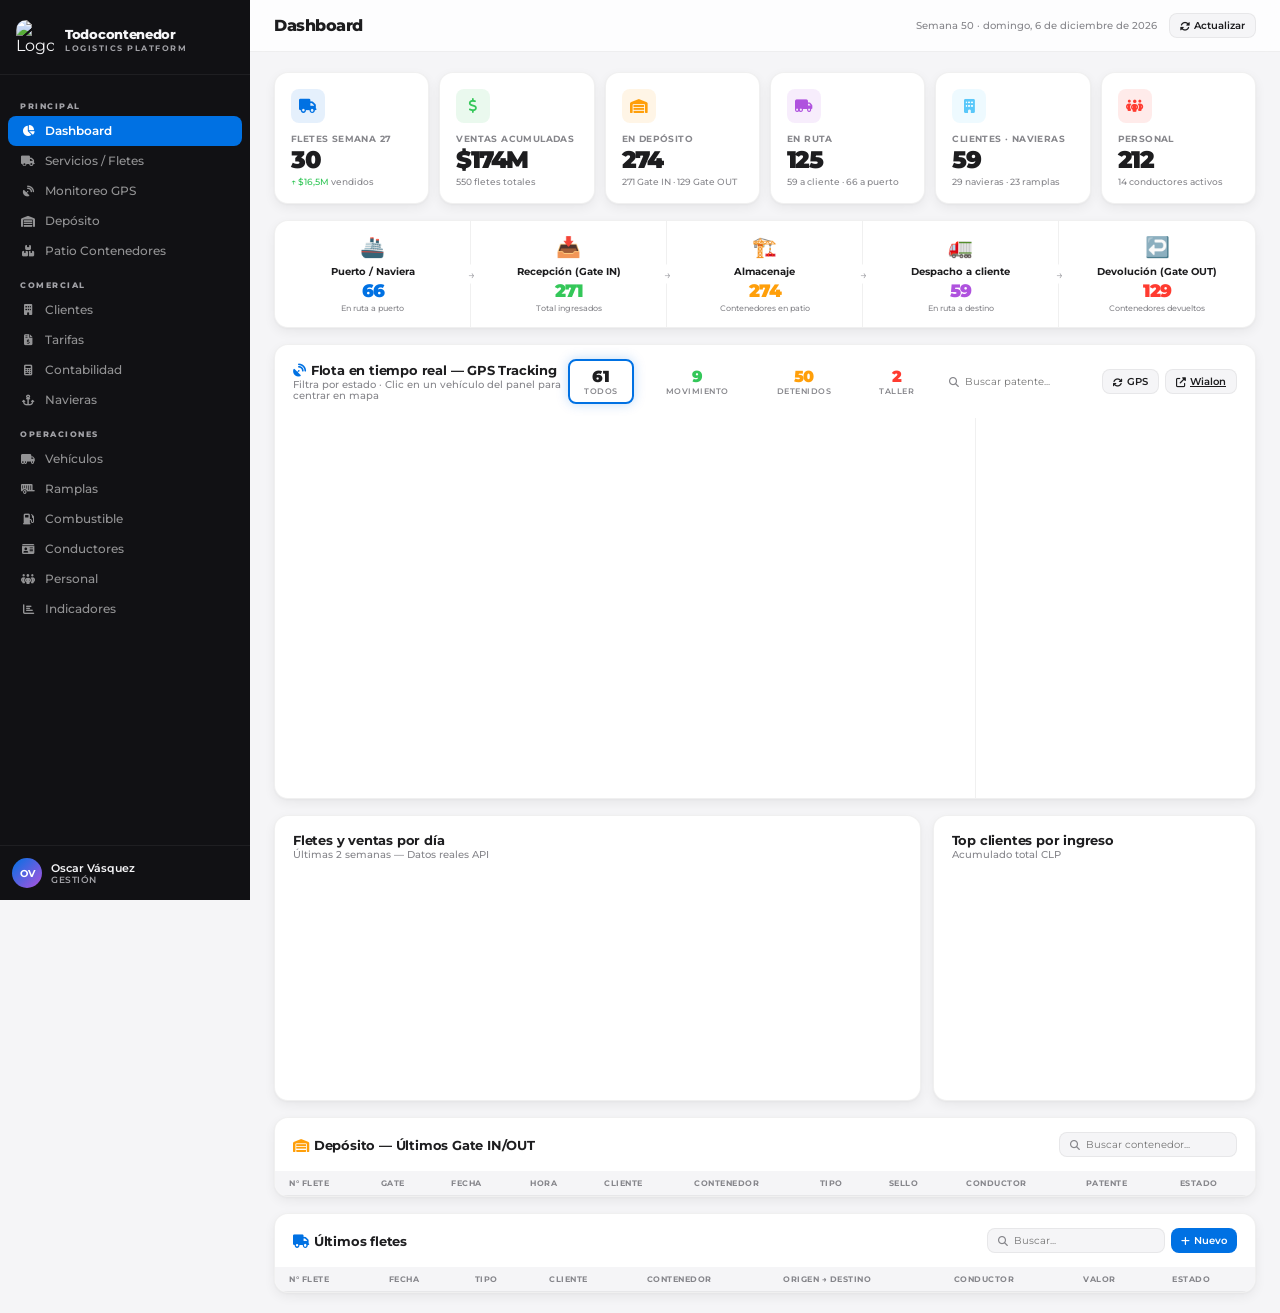
==== frontend/index.html @ 2effbe25 "Interactive GPS: filter buttons, search, side panel, click-to-focus - Filter buttons: Todos/En movim" ====
<!DOCTYPE html>
<html lang="es">
<head>
    <meta charset="UTF-8">
    <meta name="viewport" content="width=device-width, initial-scale=1.0">
    <title>Todocontenedor — Logistics Platform</title>
    <link rel="preconnect" href="https://fonts.googleapis.com">
    <link href="https://fonts.googleapis.com/css2?family=Montserrat:wght@300;400;500;600;700;800;900&display=swap" rel="stylesheet">
    <link rel="stylesheet" href="https://cdnjs.cloudflare.com/ajax/libs/font-awesome/6.5.0/css/all.min.css">
    <link rel="stylesheet" href="https://unpkg.com/leaflet@1.9.4/dist/leaflet.css"/>
    <script src="https://unpkg.com/leaflet@1.9.4/dist/leaflet.js"></script>
    <script src="https://cdn.jsdelivr.net/npm/echarts/dist/echarts.min.js"></script>
    <link rel="icon" href="images/favicon-32x32.png" sizes="32x32" type="image/png">
    <style>
:root{--bg:#f5f5f7;--card:#fff;--sb:#111114;--tx:#1d1d1f;--t2:#86868b;--t3:#a1a1a6;--tl:#f5f5f7;--ac:#0071e3;--gn:#34c759;--or:#ff9f0a;--rd:#ff3b30;--pu:#af52de;--tl2:#5ac8fa;--bd:rgba(0,0,0,.06);--r:14px;--rs:10px;--sh:0 1px 3px rgba(0,0,0,.04),0 4px 12px rgba(0,0,0,.06);--sw:250px;--f:'Montserrat',sans-serif}
@media(prefers-color-scheme:dark){:root{--bg:#000;--card:#1c1c1e;--tx:#f5f5f7;--t2:#a1a1a6;--bd:rgba(255,255,255,.08)}}
*,*::before,*::after{box-sizing:border-box;margin:0;padding:0}
body{font-family:var(--f);background:var(--bg);color:var(--tx);-webkit-font-smoothing:antialiased}
.app{display:flex;min-height:100vh}
/* SB */
.sb{width:var(--sw);background:var(--sb);color:var(--tl);position:fixed;top:0;left:0;bottom:0;display:flex;flex-direction:column;z-index:100;overflow-y:auto}
.sb::-webkit-scrollbar{width:0}
.sb-b{padding:20px 16px 16px;border-bottom:1px solid rgba(255,255,255,.06);display:flex;align-items:center;gap:11px}
.sb-b img{width:38px;height:38px;border-radius:10px;object-fit:cover}
.sb-b h2{font-size:13px;font-weight:800;letter-spacing:-.3px}
.sb-b small{font-size:8px;color:var(--t3);font-weight:700;letter-spacing:1.5px;text-transform:uppercase;display:block;margin-top:1px}
.sn{flex:1;padding:12px 8px}
.nl{font-size:8px;font-weight:800;text-transform:uppercase;letter-spacing:1.5px;color:var(--t3);padding:14px 12px 5px}
.ni{display:flex;align-items:center;gap:9px;padding:8px 12px;border-radius:8px;font-size:11.5px;font-weight:500;color:rgba(255,255,255,.55);cursor:pointer;transition:all .12s;text-decoration:none;border:none;background:none;width:100%;text-align:left}
.ni:hover{background:rgba(255,255,255,.06);color:#fff}.ni.on{background:var(--ac);color:#fff;font-weight:600}
.ni i{width:16px;text-align:center;font-size:11px}
.sf{padding:12px;border-top:1px solid rgba(255,255,255,.06)}
.uc{display:flex;align-items:center;gap:9px}
.av{width:30px;height:30px;border-radius:50%;background:linear-gradient(135deg,var(--ac),var(--pu));display:flex;align-items:center;justify-content:center;font-size:10px;font-weight:700;color:#fff}
.un{font-size:11px;font-weight:600}.ur{font-size:8.5px;color:var(--t3);font-weight:600;text-transform:uppercase;letter-spacing:.5px}
/* MN */
.mn{margin-left:var(--sw);flex:1}
.tp{height:52px;background:rgba(255,255,255,.8);backdrop-filter:blur(20px) saturate(180%);-webkit-backdrop-filter:blur(20px) saturate(180%);border-bottom:1px solid var(--bd);display:flex;align-items:center;justify-content:space-between;padding:0 24px;position:sticky;top:0;z-index:50}
.tp h1{font-size:16px;font-weight:800;letter-spacing:-.5px}
.tr{display:flex;align-items:center;gap:12px}
.td{font-size:10px;color:var(--t2);font-weight:500}
.bt{display:inline-flex;align-items:center;gap:4px;padding:5px 10px;border-radius:8px;font-size:10px;font-weight:600;cursor:pointer;border:none;font-family:var(--f);transition:all .12s}
.bg{background:var(--bg);color:var(--tx);border:1px solid var(--bd)}.bg:hover{background:#e8e8ed}
.bp{background:var(--ac);color:#fff}.bp:hover{background:#0077ed}
.pg{padding:20px 24px;max-width:1440px}
/* KPI */
.kg{display:grid;grid-template-columns:repeat(6,1fr);gap:10px;margin-bottom:16px}
.k{background:var(--card);border-radius:var(--r);padding:16px;border:1px solid var(--bd);box-shadow:var(--sh);transition:transform .2s;animation:fu .45s ease both}
.k:hover{transform:translateY(-2px);box-shadow:0 8px 25px rgba(0,0,0,.1)}
.k:nth-child(1){animation-delay:0s}.k:nth-child(2){animation-delay:.03s}.k:nth-child(3){animation-delay:.06s}
.k:nth-child(4){animation-delay:.09s}.k:nth-child(5){animation-delay:.12s}.k:nth-child(6){animation-delay:.15s}
@keyframes fu{from{opacity:0;transform:translateY(10px)}to{opacity:1;transform:translateY(0)}}
.ki2{width:34px;height:34px;border-radius:8px;display:flex;align-items:center;justify-content:center;font-size:14px;margin-bottom:10px}
.ki2.bl{background:rgba(0,113,227,.1);color:var(--ac)}.ki2.gn{background:rgba(52,199,89,.1);color:var(--gn)}
.ki2.or{background:rgba(255,159,10,.1);color:var(--or)}.ki2.pu{background:rgba(175,82,222,.1);color:var(--pu)}
.ki2.rd{background:rgba(255,59,48,.1);color:var(--rd)}.ki2.tl{background:rgba(90,200,250,.1);color:var(--tl2)}
.kl{font-size:9px;font-weight:700;text-transform:uppercase;letter-spacing:.4px;color:var(--t2);margin-bottom:4px}
.kv{font-size:24px;font-weight:900;letter-spacing:-1.5px;line-height:1}
.ks{font-size:9px;color:var(--t2);margin-top:4px;font-weight:500}.ks .up{color:var(--gn)}.ks .dn{color:var(--rd)}
/* FLOW */
.fl{display:grid;grid-template-columns:repeat(5,1fr);gap:0;margin-bottom:16px;background:var(--card);border-radius:var(--r);border:1px solid var(--bd);box-shadow:var(--sh);overflow:hidden;animation:fu .45s ease both;animation-delay:.18s}
.fs{padding:14px 12px;text-align:center;position:relative;border-right:1px solid var(--bd)}
.fs:last-child{border-right:none}
.fs::after{content:'→';position:absolute;right:-7px;top:50%;transform:translateY(-50%);font-size:12px;color:var(--t3);z-index:1;background:var(--card);padding:2px}
.fs:last-child::after{display:none}
.fi{font-size:20px;margin-bottom:6px}
.ft{font-size:10px;font-weight:700;margin-bottom:2px}
.fn{font-size:18px;font-weight:900;letter-spacing:-1px}
.fx{font-size:8px;color:var(--t2);font-weight:500;margin-top:1px}
/* CARDS */
.r2{display:grid;grid-template-columns:1fr 1fr;gap:12px;margin-bottom:16px}
.r3{display:grid;grid-template-columns:2fr 1fr;gap:12px;margin-bottom:16px}
.cd{background:var(--card);border-radius:var(--r);border:1px solid var(--bd);box-shadow:var(--sh);overflow:hidden;animation:fu .45s ease both}
.ch2{padding:16px 18px 0}.ct{font-size:13px;font-weight:700;letter-spacing:-.2px}
.cs{font-size:9.5px;color:var(--t2);font-weight:500;margin-top:1px}
.cx{width:100%;height:240px;padding:4px}
/* MAP */
.mw{animation:fu .45s ease both;animation-delay:.22s;margin-bottom:16px}
.mc{background:var(--card);border-radius:var(--r);border:1px solid var(--bd);box-shadow:var(--sh);overflow:hidden}
.mh{padding:14px 18px;display:flex;justify-content:space-between;align-items:center}
.ms{display:flex;gap:16px}
.ms div{text-align:center}.ms .mn2{font-size:16px;font-weight:900;letter-spacing:-.5px}.ms .ml{font-size:8px;font-weight:600;color:var(--t2);text-transform:uppercase;letter-spacing:.5px}
.gps-btn{cursor:pointer;padding:6px 14px;border-radius:8px;border:2px solid transparent;transition:all .15s;user-select:none}
.gps-btn:hover{transform:scale(1.05)}
.gps-btn.on{border-color:var(--ac);box-shadow:0 0 12px rgba(0,113,227,.25)}
.gps-btn.filter-moving .mn2{color:var(--gn)!important}
.gps-btn.filter-stopped .mn2{color:var(--or)!important}
.gps-btn.filter-taller .mn2{color:var(--rd)!important}
.gps-btn.filter-all .mn2{color:var(--tx)!important}
.gps-search{display:flex;align-items:center;gap:6px;background:rgba(255,255,255,.1);border:1px solid rgba(255,255,255,.15);border-radius:8px;padding:5px 10px;margin-left:8px}
.gps-search input{border:none;background:none;outline:none;font-size:10px;font-family:var(--f);width:120px;color:var(--tx)}
.gps-search i{color:var(--t2);font-size:10px}
.gps-panel{max-height:380px;overflow-y:auto;border-left:1px solid var(--bd);width:280px;background:var(--card)}
.gps-panel::-webkit-scrollbar{width:4px}.gps-panel::-webkit-scrollbar-thumb{background:var(--bd);border-radius:4px}
.gps-unit{padding:10px 14px;border-bottom:1px solid var(--bd);cursor:pointer;transition:background .12s;display:flex;align-items:center;gap:8px}
.gps-unit:hover{background:rgba(0,113,227,.04)}
.gps-unit.active{background:rgba(0,113,227,.08)}
.gps-dot{width:8px;height:8px;border-radius:50%;flex-shrink:0}
.gps-unit-info{flex:1;min-width:0}
.gps-unit-name{font-size:10px;font-weight:700;white-space:nowrap;overflow:hidden;text-overflow:ellipsis}
.gps-unit-detail{font-size:8.5px;color:var(--t2);font-weight:500}
#map{height:380px;flex:1}
.truck-label{background:rgba(17,17,20,.88);color:#fff;padding:2px 7px;border-radius:5px;font-size:9px;font-weight:600;font-family:'Montserrat',sans-serif;white-space:nowrap;border:none;box-shadow:0 2px 8px rgba(0,0,0,.3)}
.leaflet-popup-content-wrapper{border-radius:12px!important;font-family:'Montserrat',sans-serif!important}
.leaflet-popup-content{margin:10px 14px!important;font-size:11px!important;line-height:1.5!important}
/* TABLE */
.th{padding:14px 18px;display:flex;justify-content:space-between;align-items:center}
.sx{display:flex;align-items:center;gap:6px;background:var(--bg);border:1px solid var(--bd);border-radius:8px;padding:5px 10px}
.sx input{border:none;background:none;outline:none;font-size:10px;font-family:var(--f);width:140px;color:var(--tx)}.sx i{color:var(--t2);font-size:10px}
table{width:100%;border-collapse:collapse}
thead th{text-align:left;padding:7px 14px;font-size:8px;font-weight:700;text-transform:uppercase;letter-spacing:.5px;color:var(--t2);background:var(--bg);border-bottom:1px solid var(--bd)}
tbody td{padding:8px 14px;font-size:11px;font-weight:500;border-bottom:1px solid var(--bd)}
tbody tr:hover{background:rgba(0,113,227,.02)}
tbody tr:last-child td{border-bottom:none}
.mo{font-family:'SF Mono','Consolas',monospace;font-size:10px;font-weight:600}
.b{display:inline-flex;padding:2px 8px;border-radius:16px;font-size:9px;font-weight:600}
.bb{background:rgba(0,113,227,.1);color:#0055b3}.bg2{background:rgba(52,199,89,.1);color:#1b8a38}
.bo{background:rgba(255,159,10,.1);color:#b36b00}.br{background:rgba(255,59,48,.1);color:#c0392b}
.by{background:rgba(142,142,147,.1);color:#636366}.bpu{background:rgba(175,82,222,.1);color:#7b2d8e}
/* RESPONSIVE */
@media(max-width:1200px){.kg{grid-template-columns:repeat(3,1fr)}.fl{grid-template-columns:repeat(3,1fr)}}
@media(max-width:1024px){.r2,.r3{grid-template-columns:1fr}}
@media(max-width:768px){.sb{display:none}.mn{margin-left:0}.kg{grid-template-columns:repeat(2,1fr)}.fl{grid-template-columns:1fr}.pg{padding:14px}}
    </style>
</head>
<body>
<div class="app">
<aside class="sb">
    <div class="sb-b"><img src="images/logo.jfif" alt="Logo"><div><h2>Todocontenedor</h2><small>Logistics Platform</small></div></div>
    <nav class="sn">
        <div class="nl">Principal</div>
        <a class="ni on"><i class="fas fa-chart-pie"></i> Dashboard</a>
        <a class="ni"><i class="fas fa-truck"></i> Servicios / Fletes</a>
        <a class="ni"><i class="fas fa-satellite-dish"></i> Monitoreo GPS</a>
        <a class="ni"><i class="fas fa-warehouse"></i> Depósito</a>
        <a class="ni"><i class="fas fa-boxes-stacked"></i> Patio Contenedores</a>
        <div class="nl">Comercial</div>
        <a class="ni"><i class="fas fa-building"></i> Clientes</a>
        <a class="ni"><i class="fas fa-file-invoice-dollar"></i> Tarifas</a>
        <a class="ni"><i class="fas fa-calculator"></i> Contabilidad</a>
        <a class="ni"><i class="fas fa-anchor"></i> Navieras</a>
        <div class="nl">Operaciones</div>
        <a class="ni"><i class="fas fa-truck-moving"></i> Vehículos</a>
        <a class="ni"><i class="fas fa-trailer"></i> Ramplas</a>
        <a class="ni"><i class="fas fa-gas-pump"></i> Combustible</a>
        <a class="ni"><i class="fas fa-id-card"></i> Conductores</a>
        <a class="ni"><i class="fas fa-people-group"></i> Personal</a>
        <a class="ni"><i class="fas fa-chart-bar"></i> Indicadores</a>
    </nav>
    <div class="sf"><div class="uc"><div class="av">OV</div><div><div class="un">Oscar Vásquez</div><div class="ur">Gestión</div></div></div></div>
</aside>

<main class="mn">
    <header class="tp">
        <h1>Dashboard</h1>
        <div class="tr"><span class="td" id="dt"></span><button class="bt bg" onclick="location.reload()"><i class="fas fa-rotate"></i> Actualizar</button></div>
    </header>
    <div class="pg">
        <!-- KPIs: datos reales -->
        <div class="kg">
            <div class="k"><div class="ki2 bl"><i class="fas fa-truck"></i></div><div class="kl">Fletes semana 27</div><div class="kv">30</div><div class="ks"><span class="up">↑ $16,5M</span> vendidos</div></div>
            <div class="k"><div class="ki2 gn"><i class="fas fa-dollar-sign"></i></div><div class="kl">Ventas acumuladas</div><div class="kv">$174M</div><div class="ks">550 fletes totales</div></div>
            <div class="k"><div class="ki2 or"><i class="fas fa-warehouse"></i></div><div class="kl">En depósito</div><div class="kv">274</div><div class="ks">271 Gate IN · 129 Gate OUT</div></div>
            <div class="k"><div class="ki2 pu"><i class="fas fa-truck-moving"></i></div><div class="kl">En ruta</div><div class="kv">125</div><div class="ks">59 a cliente · 66 a puerto</div></div>
            <div class="k"><div class="ki2 tl"><i class="fas fa-building"></i></div><div class="kl">Clientes · Navieras</div><div class="kv">59</div><div class="ks">29 navieras · 23 ramplas</div></div>
            <div class="k"><div class="ki2 rd"><i class="fas fa-people-group"></i></div><div class="kl">Personal</div><div class="kv">212</div><div class="ks">14 conductores activos</div></div>
        </div>

        <!-- FLUJO LOGÍSTICO -->
        <div class="fl">
            <div class="fs"><div class="fi">🚢</div><div class="ft">Puerto / Naviera</div><div class="fn" style="color:var(--ac)">66</div><div class="fx">En ruta a puerto</div></div>
            <div class="fs"><div class="fi">📥</div><div class="ft">Recepción (Gate IN)</div><div class="fn" style="color:var(--gn)">271</div><div class="fx">Total ingresados</div></div>
            <div class="fs"><div class="fi">🏗️</div><div class="ft">Almacenaje</div><div class="fn" style="color:var(--or)">274</div><div class="fx">Contenedores en patio</div></div>
            <div class="fs"><div class="fi">🚛</div><div class="ft">Despacho a cliente</div><div class="fn" style="color:var(--pu)">59</div><div class="fx">En ruta a destino</div></div>
            <div class="fs"><div class="fi">↩️</div><div class="ft">Devolución (Gate OUT)</div><div class="fn" style="color:var(--rd)">129</div><div class="fx">Contenedores devueltos</div></div>
        </div>

        <!-- GPS MAP -->
        <div class="mw">
            <div class="mc">
                <div class="mh">
                    <div><div class="ct"><i class="fas fa-satellite-dish" style="color:var(--ac);margin-right:5px"></i>Flota en tiempo real — GPS Tracking</div>
                    <div class="cs">Filtra por estado · Clic en un vehículo del panel para centrar en mapa</div></div>
                    <div class="ms" id="gpsFilters">
                        <div class="gps-btn filter-all on" onclick="filterGPS('all')"><div class="mn2" id="gpsAll">61</div><div class="ml">Todos</div></div>
                        <div class="gps-btn filter-moving" onclick="filterGPS('moving')"><div class="mn2" style="color:var(--gn)" id="gpsMoving">9</div><div class="ml">Movimiento</div></div>
                        <div class="gps-btn filter-stopped" onclick="filterGPS('stopped')"><div class="mn2" style="color:var(--or)" id="gpsStopped">50</div><div class="ml">Detenidos</div></div>
                        <div class="gps-btn filter-taller" onclick="filterGPS('taller')"><div class="mn2" style="color:var(--rd)" id="gpsTaller">2</div><div class="ml">Taller</div></div>
                    </div>
                    <div style="display:flex;align-items:center;gap:6px">
                        <div class="gps-search"><i class="fas fa-search"></i><input placeholder="Buscar patente..." id="gpsSearch" oninput="searchGPS()"></div>
                        <button class="bt bg" onclick="refreshGPS()" id="gpsRefreshBtn"><i class="fas fa-sync"></i> GPS</button>
                        <a href="https://hosting.wialon.com" target="_blank" class="bt bg"><i class="fas fa-external-link-alt"></i> Wialon</a>
                    </div>
                </div>
                <div style="display:flex">
                    <div id="map"></div>
                    <div class="gps-panel" id="gpsPanel"></div>
                </div>
            </div>
        </div>
        <!-- CHARTS + TOP CLIENTS -->
        <div class="r3">
            <div class="cd" style="animation-delay:.26s">
                <div class="ch2"><div class="ct">Fletes y ventas por día</div><div class="cs">Últimas 2 semanas — Datos reales API</div></div>
                <div class="cx" id="ch1"></div>
            </div>
            <div class="cd" style="animation-delay:.3s">
                <div class="ch2"><div class="ct">Top clientes por ingreso</div><div class="cs">Acumulado total CLP</div></div>
                <div class="cx" id="ch3"></div>
            </div>
        </div>

        <!-- DEPOSITOS TABLE -->
        <div class="cd" style="animation-delay:.34s;margin-bottom:16px">
            <div class="th">
                <div class="ct"><i class="fas fa-warehouse" style="color:var(--or);margin-right:5px"></i>Depósito — Últimos Gate IN/OUT</div>
                <div style="display:flex;gap:6px"><div class="sx"><i class="fas fa-search"></i><input placeholder="Buscar contenedor..." id="sd" oninput="fd()"></div></div>
            </div>
            <div style="overflow-x:auto"><table><thead><tr>
                <th>N° Flete</th><th>Gate</th><th>Fecha</th><th>Hora</th><th>Cliente</th><th>Contenedor</th><th>Tipo</th><th>Sello</th><th>Conductor</th><th>Patente</th><th>Estado</th>
            </tr></thead><tbody id="tbd"></tbody></table></div>
        </div>

        <!-- FLETES TABLE -->
        <div class="cd" style="animation-delay:.38s">
            <div class="th">
                <div class="ct"><i class="fas fa-truck" style="color:var(--ac);margin-right:5px"></i>Últimos fletes</div>
                <div style="display:flex;gap:6px"><div class="sx"><i class="fas fa-search"></i><input placeholder="Buscar..." id="sf2" oninput="ff()"></div><button class="bt bp"><i class="fas fa-plus"></i> Nuevo</button></div>
            </div>
            <div style="overflow-x:auto"><table><thead><tr>
                <th>N° Flete</th><th>Fecha</th><th>Tipo</th><th>Cliente</th><th>Contenedor</th><th>Origen → Destino</th><th>Conductor</th><th>Valor</th><th>Estado</th>
            </tr></thead><tbody id="tbf"></tbody></table></div>
        </div>
    </div>
</main>
</div>
<script>
const D=window._DATA||null;
const now=new Date();
const wk=Math.ceil(((now-new Date(now.getFullYear(),0,1))/864e5+new Date(now.getFullYear(),0,1).getDay()+1)/7);
document.getElementById('dt').textContent=`Semana ${wk} · ${now.toLocaleDateString('es-CL',{weekday:'long',day:'numeric',month:'long',year:'numeric'})}`;

// ===== GPS MAP =====
const map=L.map('map').setView([-33.42,-70.65],10);
L.tileLayer('https://server.arcgisonline.com/ArcGIS/rest/services/World_Imagery/MapServer/tile/{z}/{y}/{x}',{attribution:'Esri'}).addTo(map);
L.tileLayer('https://{s}.basemaps.cartocdn.com/light_only_labels/{z}/{x}/{y}{r}.png',{opacity:.85}).addTo(map);

// Depot
const depot=[-33.3988,-70.7208];
L.marker(depot,{icon:L.divIcon({className:'',html:'<div style="background:var(--ac);color:#fff;padding:5px 10px;border-radius:7px;font-size:10px;font-weight:700;font-family:Montserrat;white-space:nowrap;box-shadow:0 3px 12px rgba(0,113,227,.4)"><i class="fas fa-warehouse" style="margin-right:4px"></i>DEPÓSITO TODOCONTENEDOR</div>',iconSize:[190,26],iconAnchor:[95,13]})}).addTo(map);

// Ports
[[-33.035,-71.625,'TPS Valparaíso','🚢'],[-33.577,-71.615,'STI San Antonio','⚓']].forEach(p=>{
    L.marker([p[0],p[1]],{icon:L.divIcon({className:'',html:`<div style="background:#1d1d1f;color:#fff;padding:3px 8px;border-radius:5px;font-size:9px;font-weight:600;font-family:Montserrat;white-space:nowrap;box-shadow:0 2px 8px rgba(0,0,0,.3)">${p[3]} ${p[2]}</div>`,iconSize:[130,22],iconAnchor:[65,11]})}).addTo(map);
});

// Client locations
[[-33.458,-70.592,'Nestlé Macul','🏭'],[-33.378,-70.715,'Hanseatic Renca','📦'],[-33.380,-70.650,'Vanadium','🏭'],[-33.350,-70.680,'Contopsa','📦'],[-33.395,-70.740,'Porteña Renca','🏭'],[-33.430,-70.610,'Medlog Chile','📦']].forEach(p=>{
    L.marker([p[0],p[1]],{icon:L.divIcon({className:'',html:`<div style="background:rgba(175,82,222,.9);color:#fff;padding:2px 7px;border-radius:5px;font-size:8px;font-weight:600;font-family:Montserrat;white-space:nowrap">${p[3]} ${p[2]}</div>`,iconSize:[120,18],iconAnchor:[60,9]})}).addTo(map);
});

// REAL GPS DATA — Wialon API (61 units)
const trucks=[
{p:'JZGX59',c:'Rafael Granadillo',cg:'MAN Camión',lt:-33.5484,ln:-70.6963,sp:0},
{p:'JFBZ97',c:'Felipe Muñoz',cg:'MAN Camión',lt:-33.5480,ln:-70.6966,sp:0},
{p:'JGZC44',c:'Luis Romero',cg:'MAN Camión',lt:-33.5479,ln:-70.6966,sp:0},
{p:'JYPW85',c:'Diego Zarazola',cg:'Scania Camión',lt:-33.5482,ln:-70.6961,sp:0},
{p:'JXZX18',c:'Andres Trapp',cg:'Scania Camión',lt:-33.5481,ln:-70.6967,sp:0},
{p:'KFLW91',c:'Esteban Sandoval',cg:'Scania Camión',lt:-33.3307,ln:-70.7299,sp:0},
{p:'JZKB11',c:'Alexis Opazo',cg:'Scania Camión',lt:-33.6102,ln:-71.6231,sp:0},
{p:'KXSP51',c:'Juan Leiva',cg:'MAN Camión',lt:-33.5482,ln:-70.6967,sp:0},
{p:'KXSP52',c:'Pablo González',cg:'MAN Camión',lt:-33.5486,ln:-70.6963,sp:0},
{p:'FZTG61',c:'Remberto López',cg:'Scania Camión',lt:-33.5480,ln:-70.6966,sp:0},
{p:'GZXH46',c:'Disponible',cg:'Scania Camión',lt:-33.5484,ln:-70.6966,sp:0},
{p:'FSWH54',c:'Sin conductor',cg:'Camión',lt:-33.5481,ln:-70.6964,sp:0},
{p:'JXZL21',c:'Taller',cg:'MAN Camión',lt:-33.5490,ln:-70.6969,sp:0},
{p:'KXSP22',c:'Taller',cg:'MAN Camión',lt:-33.2791,ln:-70.7372,sp:0},
{p:'STJB66',c:'',cg:'Eléctrico',lt:-33.4918,ln:-70.6713,sp:0},
{p:'TPJZ45',c:'Escolta',cg:'Mitsubishi',lt:-33.5490,ln:-70.6970,sp:4},
{p:'JJXP47',c:'Víctor González',cg:'MAN Camión',lt:-33.6095,ln:-71.6231,sp:10},
{p:'JYPW75',c:'Stefano Brignardello',cg:'Camión',lt:-33.6104,ln:-71.6230,sp:0},
{p:'PXRG85',c:'Rafael',cg:'GPS A18',lt:-33.5425,ln:-70.6936,sp:10},
{p:'JL6948',c:'Felipe',cg:'Chasis 2 ejes 40"',lt:-33.0695,ln:-71.6326,sp:8},
{p:'JJ7546',c:'Arriendo DYC',cg:'Chasis 2 ejes 40"',lt:-33.5484,ln:-70.6962,sp:0},
{p:'JF5917',c:'',cg:'Chasis 3 ejes 40"',lt:-33.3277,ln:-70.7239,sp:0},
{p:'JG3005',c:'',cg:'Chasis 3 ejes 40"',lt:-33.3308,ln:-70.7299,sp:0},
{p:'JN6996',c:'',cg:'Chasis 3 ejes 40"',lt:-33.5483,ln:-70.6963,sp:0},
{p:'PXPG16',c:'',cg:'Chasis Pravas NW',lt:-33.5483,ln:-70.6962,sp:0},
{p:'PXPG17',c:'',cg:'Chasis Pravas NW',lt:-33.5480,ln:-70.6964,sp:0},
{p:'PXPG18',c:'',cg:'Chasis Pravas NW',lt:-33.6106,ln:-71.6230,sp:7},
{p:'JJ8205',c:'',cg:'Rampla plana 40"',lt:-33.5486,ln:-70.6961,sp:0},
{p:'JB1565',c:'',cg:'Rampla plana 40"',lt:-33.5480,ln:-70.6965,sp:0},
{p:'GRJB40',c:'',cg:'Rampla plana 40"',lt:-33.6104,ln:-71.6233,sp:8},
{p:'PXDP25',c:'',cg:'Rampla plana 40"',lt:-33.5486,ln:-70.6967,sp:1},
{p:'HJPX98',c:'Disponible',cg:'Camión',lt:-33.5484,ln:-70.6963,sp:0},
];

const markers=[];
trucks.forEach(t=>{
    const cl=t.sp>40?'#34c759':t.sp>0?'#ff9f0a':'#ff3b30';
    const st=t.sp>0?t.sp+'km/h':'DETENIDO';
    const m=L.marker([t.lt,t.ln],{icon:L.divIcon({className:'',html:`<div style="display:flex;align-items:center;gap:4px"><div style="width:8px;height:8px;border-radius:50%;background:${cl};box-shadow:0 0 6px ${cl}80"></div><div class="truck-label">${t.p} · ${st}</div></div>`,iconSize:[140,18],iconAnchor:[4,9]})}).addTo(map);
    m.bindPopup(`<div style="min-width:180px"><div style="font-weight:800;font-size:13px;margin-bottom:4px">${t.p}</div><div style="display:flex;align-items:center;gap:5px;margin-bottom:6px"><div style="width:7px;height:7px;border-radius:50%;background:${cl}"></div><span style="font-weight:600;font-size:10px;color:${cl}">${st}</span></div><table style="width:100%;font-size:10px;border:none"><tr><td style="color:#86868b;padding:1px 0;border:none">Conductor</td><td style="font-weight:600;border:none">${t.c}</td></tr><tr><td style="color:#86868b;padding:1px 0;border:none">Carga</td><td style="font-weight:600;border:none">${t.cg}</td></tr></table></div>`);
    markers.push({m,t:{...t,p:t.p}});
});
// Animate moving trucks
setInterval(()=>{markers.forEach(({m,t})=>{if(t.sp>0){const a=Math.random()*Math.PI*2;t.lt+=Math.cos(a)*.0004;t.ln+=Math.sin(a)*.0004;m.setLatLng([t.lt,t.ln])}})},3000);

// ===== GPS PANEL + FILTERS =====
let gpsFilter='all';
let allGpsUnits=[...trucks];

function buildPanel(units){
    const panel=document.getElementById('gpsPanel');
    panel.innerHTML=units.map((t,i)=>{
        const cl=t.sp>5?'#34c759':t.sp>0?'#ff9f0a':t.p.includes('TALLER')||t.c==='Taller'?'#ff3b30':'#86868b';
        const st=t.sp>0?t.sp+'km/h':'Detenido';
        return `<div class="gps-unit" onclick="focusTruck(${i},'${t.p}')" id="gpu_${t.p}">
            <div class="gps-dot" style="background:${cl};box-shadow:0 0 6px ${cl}60"></div>
            <div class="gps-unit-info">
                <div class="gps-unit-name">${t.p}${t.c?' · '+t.c:''}</div>
                <div class="gps-unit-detail">${t.cg} · ${st}</div>
            </div>
            <div style="font-size:9px;font-weight:700;color:${cl}">${t.sp>0?t.sp+'km/h':'—'}</div>
        </div>`;
    }).join('');
}

function focusTruck(idx, patente){
    const found=markers.find(({t})=>t.p===patente);
    if(found){
        map.setView([found.t.lt,found.t.ln],15,{animate:true,duration:0.8});
        found.m.openPopup();
    }
    document.querySelectorAll('.gps-unit').forEach(el=>el.classList.remove('active'));
    const el=document.getElementById('gpu_'+patente);
    if(el) el.classList.add('active');
}

function filterGPS(type){
    gpsFilter=type;
    document.querySelectorAll('.gps-btn').forEach(b=>b.classList.remove('on'));
    document.querySelector('.filter-'+type).classList.add('on');
    let filtered=allGpsUnits;
    if(type==='moving') filtered=allGpsUnits.filter(t=>t.sp>0);
    else if(type==='stopped') filtered=allGpsUnits.filter(t=>t.sp===0&&t.c!=='Taller');
    else if(type==='taller') filtered=allGpsUnits.filter(t=>t.c==='Taller'||t.p.includes('TALLER'));
    buildPanel(filtered);
    // Show/hide markers
    markers.forEach(({m,t})=>{
        const isTaller=t.c==='Taller'||t.p.includes('TALLER');
        let show=type==='all'||(type==='moving'&&t.sp>0)||(type==='stopped'&&t.sp===0&&!isTaller)||(type==='taller'&&isTaller);
        m.setOpacity(show?1:0.15);
    });
    if(type==='moving'){
        const movingUnits=allGpsUnits.filter(t=>t.sp>0);
        if(movingUnits.length>0){
            const bounds=L.latLngBounds(movingUnits.map(t=>[t.lt,t.ln]));
            map.fitBounds(bounds,{padding:[60,60],maxZoom:13,animate:true});
        }
    }else if(type==='all'){
        map.setView([-33.42,-70.65],10,{animate:true});
    }
}

function searchGPS(){
    const q=document.getElementById('gpsSearch').value.toLowerCase();
    if(!q){filterGPS(gpsFilter);return;}
    const filtered=allGpsUnits.filter(t=>t.p.toLowerCase().includes(q)||t.c.toLowerCase().includes(q)||t.cg.toLowerCase().includes(q));
    buildPanel(filtered);
    markers.forEach(({m,t})=>{
        const match=t.p.toLowerCase().includes(q)||t.c.toLowerCase().includes(q);
        m.setOpacity(match?1:0.1);
    });
    if(filtered.length===1){
        const t=filtered[0];
        map.setView([t.lt,t.ln],15,{animate:true});
        const found=markers.find(({t:mt})=>mt.p===t.p);
        if(found) found.m.openPopup();
    }
}

// Build initial panel
buildPanel(allGpsUnits);

// Add patente to truck data for panel matching
trucks.forEach(t=>{if(!t.p) t.p=''});

// ===== CHART: Fletes + Ventas by day =====
const c1=echarts.init(document.getElementById('ch1'));
const dys=['lun 23','mar 24','mié 25','jue 26','vie 27','sáb 28','lun 30','mié 1','jue 2','vie 3'];
const imp=[9,10,7,9,4,5,4,4,5,3],exp=[4,11,6,4,9,0,1,2,5,5],otr=[1,0,6,2,0,2,0,0,0,0];
const ven=[5.18,7.06,6.51,5.47,5.35,2.50,2.57,2.78,5.89,4.72];
let acc=0;const acum=ven.map(v=>{acc+=v;return +acc.toFixed(1)});
c1.setOption({tooltip:{trigger:'axis'},legend:{bottom:0,textStyle:{fontSize:9,fontFamily:'Montserrat'}},grid:{top:14,right:40,bottom:32,left:34},
xAxis:{type:'category',data:dys,axisLabel:{fontSize:8,fontFamily:'Montserrat',rotate:30}},
yAxis:[{type:'value',minInterval:1,axisLabel:{fontSize:8},name:'Fletes',nameTextStyle:{fontSize:8}},{type:'value',axisLabel:{fontSize:8,formatter:v=>v+'M'},name:'$CLP',nameTextStyle:{fontSize:8}}],
series:[
{name:'IMP',type:'bar',stack:'t',data:imp,barWidth:16,itemStyle:{color:'#0071e3'}},
{name:'EXP',type:'bar',stack:'t',data:exp,itemStyle:{color:'#34c759'}},
{name:'Otros',type:'bar',stack:'t',data:otr,itemStyle:{color:'#ff9f0a',borderRadius:[3,3,0,0]}},
{name:'Acumulado $',type:'line',yAxisIndex:1,data:acum,smooth:true,lineStyle:{color:'#af52de',width:2},itemStyle:{color:'#af52de'},symbol:'circle',symbolSize:4,areaStyle:{color:{type:'linear',x:0,y:0,x2:0,y2:1,colorStops:[{offset:0,color:'rgba(175,82,222,.12)'},{offset:1,color:'rgba(175,82,222,0)'}]}}}
]});

// ===== CHART: Top Clients =====
const c3=echarts.init(document.getElementById('ch3'));
c3.setOption({tooltip:{formatter:p=>`${p.name}: $${(p.value/1e6).toFixed(1)}M`},grid:{top:10,right:10,bottom:8,left:100},
xAxis:{type:'value',axisLabel:{fontSize:8,formatter:v=>(v/1e6).toFixed(0)+'M'}},
yAxis:{type:'category',data:['Logíst. Sudtrans','Sulo Chile','Alvaro Silva','DYC','Agunsa','Sitrans','Medlog','Vanadium','Nestlé'],axisLabel:{fontSize:8,fontFamily:'Montserrat'},inverse:true},
series:[{type:'bar',data:[1.77,2.66,2.06,6.96,10.63,15.39,17.97,21.70,94.97].map(v=>v*1e6),barWidth:14,itemStyle:{borderRadius:[0,4,4,0],color:function(p){return p.dataIndex===8?'#0071e3':p.dataIndex>=6?'#34c759':'#86868b'}},label:{show:true,position:'right',fontSize:8,fontFamily:'Montserrat',fontWeight:600,formatter:p=>'$'+(p.value/1e6).toFixed(1)+'M'}}]
});
window.addEventListener('resize',()=>{c1.resize();c3.resize()});

// ===== DEPOSITOS TABLE =====
const deps=[
{n:26002410,g:'IN',f:'27-06-2026',h:'13:00',cl:'NESTLÉ CHILE S.A.',co:'MRSU9798135',tp:'40HC',se:'ML-CL0594277',cd:'RAFAEL GRANADILLO',pa:'JZGX59',e:'EN DEPOSITO'},
{n:26002409,g:'IN',f:'27-06-2026',h:'12:58',cl:'NESTLÉ CHILE S.A.',co:'MRSU9797340',tp:'40HC',se:'ML-CL0594272',cd:'DIEGO ZARAZOLA',pa:'JYPW85',e:'EN DEPOSITO'},
{n:26002408,g:'IN',f:'27-06-2026',h:'12:12',cl:'NESTLÉ CHILE S.A.',co:'MRSU8215296',tp:'40HC',se:'ML-CL0594279',cd:'ESTEBAN SANDOVAL',pa:'FZTG61',e:'EN DEPOSITO'},
{n:26002407,g:'IN',f:'27-06-2026',h:'11:48',cl:'NESTLÉ CHILE S.A.',co:'MRSU9749634',tp:'40HC',se:'ML-CL0594214',cd:'RAFAEL GRANADILLO',pa:'',e:'EN DEPOSITO'},
{n:26002406,g:'IN',f:'27-06-2026',h:'11:50',cl:'NESTLÉ CHILE S.A.',co:'MRSU9966291',tp:'40HC',se:'ML-CL0594213',cd:'DIEGO ZARAZOLA',pa:'',e:'EN DEPOSITO'},
{n:26002405,g:'IN',f:'27-06-2026',h:'11:40',cl:'NESTLÉ CHILE S.A.',co:'GAOU7661908',tp:'40HC',se:'ML-CL0594217',cd:'ESTEBAN SANDOVAL',pa:'FZTG61',e:'EN DEPOSITO'},
{n:26002338,g:'OUT',f:'23-06-2026',h:'09:15',cl:'NESTLÉ CHILE S.A.',co:'CAAU4687363',tp:'40HC',se:'SNG0514228',cd:'CARLOS PEÑA',pa:'CHRY68',e:'EN RUTA A CLIENTE'},
{n:26002251,g:'OUT',f:'18-06-2026',h:'08:30',cl:'NESTLÉ CHILE S.A.',co:'CMAU9878408',tp:'40HC',se:'ML-CL059410',cd:'JORGE SILVA',pa:'FGSG67',e:'EN RUTA A PUERTO'},
{n:26002260,g:'OUT',f:'15-06-2026',h:'10:00',cl:'MEDLOG CHILE S.A.',co:'MSNU7284423',tp:'40HC',se:'SNG0512345',cd:'PEDRO GONZÁLEZ',pa:'GWFG23',e:'EN RUTA A CLIENTE'},
];
function rd(d){const gm={IN:'bg2',OUT:'bo'},sm={'EN DEPOSITO':'bo','EN RUTA A CLIENTE':'bb','EN RUTA A PUERTO':'bpu'};
document.getElementById('tbd').innerHTML=d.map(r=>`<tr>
<td class="mo">${r.n}</td><td><span class="b ${gm[r.g]}">${r.g}</span></td><td>${r.f}</td><td>${r.h}</td>
<td>${r.cl}</td><td class="mo">${r.co}</td><td>${r.tp}</td><td style="font-size:9px">${r.se}</td>
<td>${r.cd}</td><td class="mo">${r.pa||'-'}</td><td><span class="b ${sm[r.e]||'by'}">${r.e}</span></td>
</tr>`).join('')}
rd(deps);
function fd(){const q=document.getElementById('sd').value.toLowerCase();rd(deps.filter(r=>r.co.toLowerCase().includes(q)||r.cl.toLowerCase().includes(q)||r.cd.toLowerCase().includes(q)||(r.n+'').includes(q)))}

// ===== FLETES TABLE =====
const fls=[
{n:26002421,f:'22-06',t:'VACIO',cl:'VANADIUM',co:'FANU1012337',r:'Hanseatic→Vanadium',cd:'Rafael Granadillo',v:80000,e:'TERMINADO'},
{n:26002420,f:'27-06',t:'VACIO',cl:'AGUNSA',co:'MRKU6187905',r:'Alcatrans→Contopsa',cd:'Felipe Muñoz',v:160000,e:'PLANIFICADO'},
{n:26002419,f:'30-06',t:'IMP',cl:'AGUNSA',co:'HLXU8550601',r:'ZEAL→Agunsa SCL',cd:'Andres Trapp',v:240000,e:'PLANIFICADO'},
{n:26002418,f:'27-06',t:'IMP',cl:'VANADIUM',co:'-',r:'DYC SAI→Vanadium',cd:'Luis Romero',v:220000,e:'PLANIFICADO'},
{n:26002417,f:'27-06',t:'POR',cl:'PORTEO',co:'CAAU8406130',r:'Medlog→CD Quilicura',cd:'Diego Zarazola',v:0,e:'TERMINADO'},
{n:26002416,f:'26-06',t:'IMP',cl:'NESTLÉ',co:'MRSU9966291',r:'ZEAL→Nestlé Macul',cd:'Esteban Sandoval',v:560000,e:'TERMINADO'},
{n:26002415,f:'26-06',t:'IMP',cl:'NESTLÉ',co:'GAOU7661908',r:'ZEAL→Nestlé Macul',cd:'Rafael Granadillo',v:560000,e:'TERMINADO'},
{n:26002414,f:'26-06',t:'EXP',cl:'NESTLÉ',co:'MRSU9966291',r:'Nestlé→TPS',cd:'Diego Zarazola',v:380000,e:'FACTURADO'},
{n:26002413,f:'26-06',t:'EXP',cl:'MEDLOG',co:'CMAU9878408',r:'Medlog→TPS',cd:'Jorge Silva',v:350000,e:'TERMINADO'},
{n:26002412,f:'25-06',t:'IMP',cl:'SITRANS',co:'TCLU7891234',r:'STI→Sitrans',cd:'Carlos Peña',v:290000,e:'TERMINADO'},
];
function rf(d){const bm={IMP:'bb',EXP:'bg2',VACIO:'by',POR:'bo',LOC:'bpu'},sm={TERMINADO:'bg2','EN RUTA':'bb',PLANIFICADO:'bo',FACTURADO:'bpu',PAGADO:'bg2',ANULADO:'br'};
document.getElementById('tbf').innerHTML=d.map(f=>`<tr>
<td class="mo">${f.n}</td><td>${f.f}</td><td><span class="b ${bm[f.t]||'by'}">${f.t}</span></td>
<td>${f.cl}</td><td class="mo">${f.co}</td><td style="font-size:10px">${f.r}</td><td>${f.cd}</td>
<td style="font-weight:700">${f.v>0?'$'+(f.v/1000).toFixed(0)+'K':'-'}</td><td><span class="b ${sm[f.e]||'by'}">${f.e}</span></td>
</tr>`).join('')}
rf(fls);
function ff(){const q=document.getElementById('sf2').value.toLowerCase();rf(fls.filter(f=>(f.n+'').includes(q)||f.cl.toLowerCase().includes(q)||f.cd.toLowerCase().includes(q)||f.co.toLowerCase().includes(q)))}

// ===== WIALON LIVE REFRESH =====
const WIALON_TOKEN='fd3eaf62ed4edfd7c20213454230cc2a203068B2126D6CFC72C8FB87D821F040A1601DB5';
async function refreshGPS(){
    try{
        const login=await fetch(`https://hst-api.wialon.com/wialon/ajax.html?svc=token/login&params={"token":"${WIALON_TOKEN}"}`).then(r=>r.json());
        if(!login.eid)return;
        const data=await fetch(`https://hst-api.wialon.com/wialon/ajax.html?svc=core/search_items&params={"spec":{"itemsType":"avl_unit","propName":"*","propValueMask":"*","sortType":"sys_name"},"force":1,"flags":1025,"from":0,"to":0}&sid=${login.eid}`).then(r=>r.json());
        if(!data.items)return;
        const units=data.items.filter(u=>u.pos&&u.pos.y);
        const moving=units.filter(u=>u.pos.s>0);
        document.querySelector('.ms').innerHTML=`
            <div><div class="mn2" style="color:var(--gn)">${moving.length}</div><div class="ml">En movimiento</div></div>
            <div><div class="mn2" style="color:var(--or)">${units.length-moving.length}</div><div class="ml">Detenidos</div></div>
            <div><div class="mn2">${units.length}</div><div class="ml">Total GPS</div></div>`;
        markers.forEach(({m})=>map.removeLayer(m));
        markers.length=0;
        units.forEach(u=>{
            const s=u.pos.s,cl=s>5?'#34c759':s>0?'#ff9f0a':'#86868b';
            const st=s>0?s+'km/h':'';
            const nm=u.nm.length>30?u.nm.substring(0,28)+'…':u.nm;
            const m2=L.marker([u.pos.y,u.pos.x],{icon:L.divIcon({className:'',html:`<div style="display:flex;align-items:center;gap:3px"><div style="width:7px;height:7px;border-radius:50%;background:${cl};box-shadow:0 0 5px ${cl}80"></div><div class="truck-label">${nm}${st?' · '+st:''}</div></div>`,iconSize:[180,16],iconAnchor:[3,8]})}).addTo(map);
            m2.bindPopup(`<div style="min-width:200px"><div style="font-weight:800;font-size:13px;margin-bottom:6px">${u.nm}</div><div style="font-size:10px;color:${cl};font-weight:600;margin-bottom:4px">${s>0?'En movimiento · '+s+' km/h':'Detenido'}</div><div style="font-size:10px;color:#86868b">Lat: ${u.pos.y.toFixed(5)} · Lng: ${u.pos.x.toFixed(5)}</div><div style="font-size:9px;color:#86868b;margin-top:4px">Última señal: ${new Date(u.pos.t*1000).toLocaleString('es-CL')}</div></div>`);
            markers.push({m:m2,t:{lt:u.pos.y,ln:u.pos.x,sp:s}});
        });
        // Update counters
        const taller=units.filter(u=>u.nm.includes('TALLER'));
        document.getElementById('gpsAll').textContent=units.length;
        document.getElementById('gpsMoving').textContent=moving.length;
        document.getElementById('gpsStopped').textContent=units.length-moving.length-taller.length;
        document.getElementById('gpsTaller').textContent=taller.length;
        // Update allGpsUnits for panel
        allGpsUnits=units.map(u=>({p:u.nm.match(/[A-Z]{2,4}\d{2,4}|[A-Z]\d[A-Z]\d/)?.[0]||u.nm.substring(0,8),c:u.nm.replace(/^.*\)\s*/,'').replace(/^.*\]\s*/,''),cg:u.nm,lt:u.pos.y,ln:u.pos.x,sp:u.pos.s}));
        buildPanel(allGpsUnits);
        document.getElementById('gpsRefreshBtn').innerHTML='<i class="fas fa-check" style="color:var(--gn)"></i> OK';
        setTimeout(()=>{document.getElementById('gpsRefreshBtn').innerHTML='<i class="fas fa-sync"></i> GPS'},2000);
        console.log(`GPS actualizado: ${units.length} unidades, ${moving.length} en movimiento`);
    }catch(e){console.error('Error GPS:',e);document.getElementById('gpsRefreshBtn').innerHTML='<i class="fas fa-times" style="color:var(--rd)"></i> Error';}
}
// Auto-refresh every 60 seconds
setInterval(refreshGPS,60000);
// Initial load from Wialon
setTimeout(refreshGPS,2000);
</script>
</body>
</html>
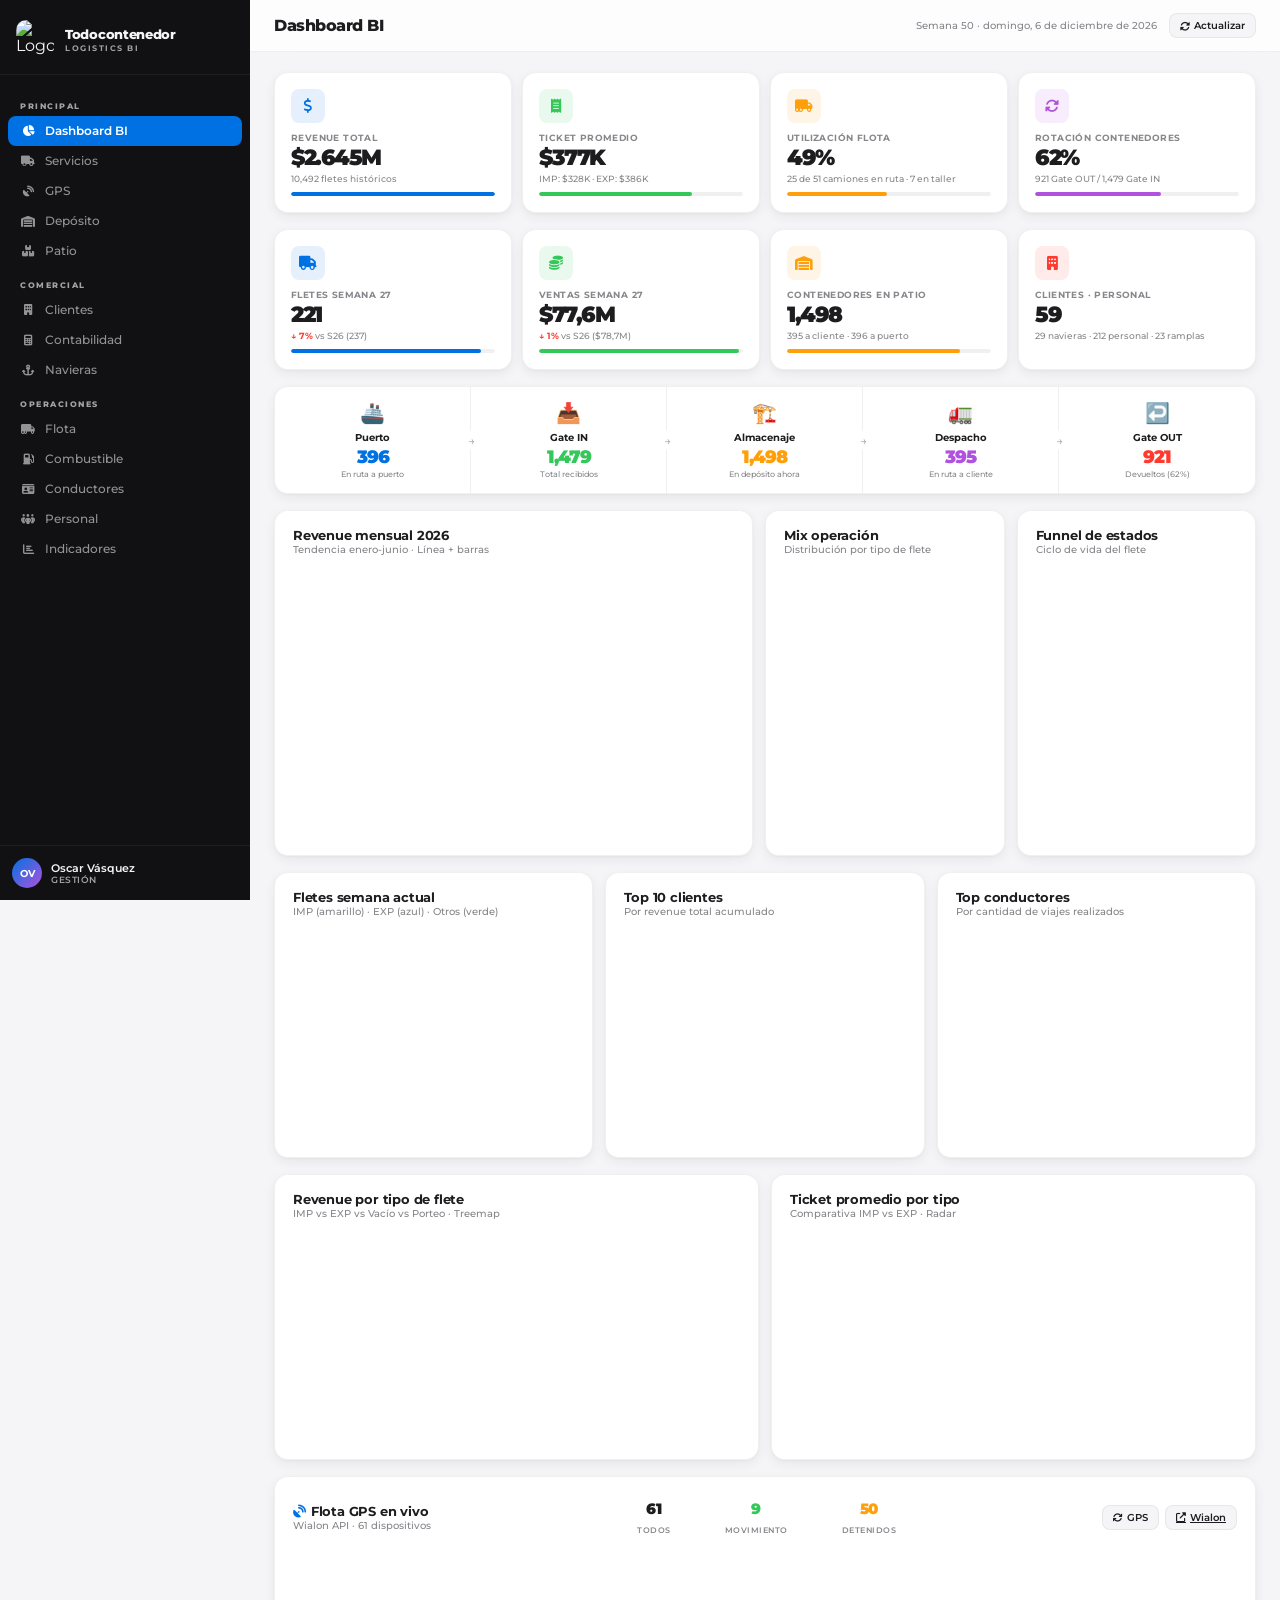
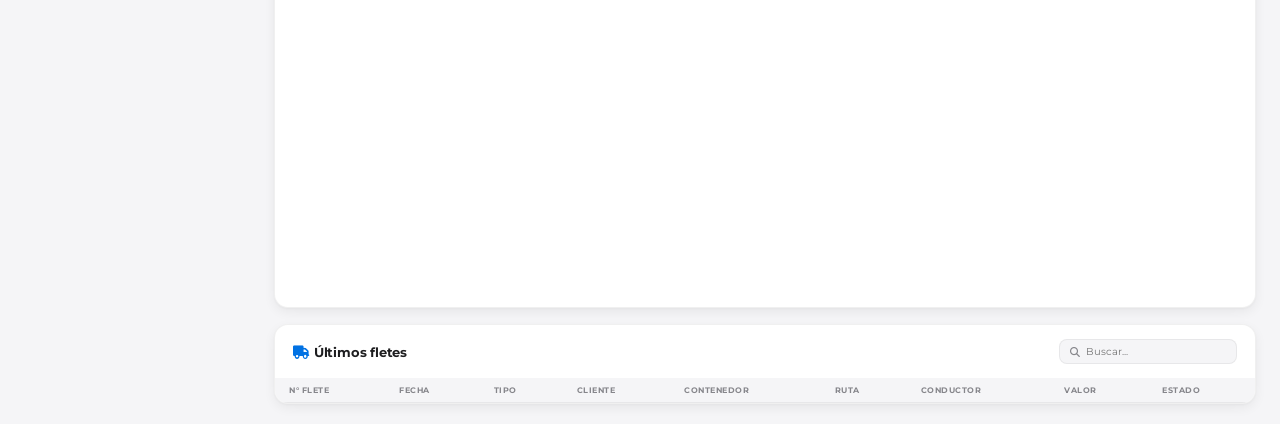
==== commit 0cefeb64: "Full BI dashboard: 8 charts, calculated KPIs, real DB metrics KPIs calculados desde BD (10,492 flete" ====
--- a/frontend/index.html
+++ b/frontend/index.html
@@ -3,7 +3,7 @@
 <head>
     <meta charset="UTF-8">
     <meta name="viewport" content="width=device-width, initial-scale=1.0">
-    <title>Todocontenedor — Logistics Platform</title>
+    <title>Todocontenedor — Logistics BI</title>
     <link rel="preconnect" href="https://fonts.googleapis.com">
     <link href="https://fonts.googleapis.com/css2?family=Montserrat:wght@300;400;500;600;700;800;900&display=swap" rel="stylesheet">
     <link rel="stylesheet" href="https://cdnjs.cloudflare.com/ajax/libs/font-awesome/6.5.0/css/all.min.css">
@@ -12,13 +12,12 @@
     <script src="https://cdn.jsdelivr.net/npm/echarts/dist/echarts.min.js"></script>
     <link rel="icon" href="images/favicon-32x32.png" sizes="32x32" type="image/png">
     <style>
-:root{--bg:#f5f5f7;--card:#fff;--sb:#111114;--tx:#1d1d1f;--t2:#86868b;--t3:#a1a1a6;--tl:#f5f5f7;--ac:#0071e3;--gn:#34c759;--or:#ff9f0a;--rd:#ff3b30;--pu:#af52de;--tl2:#5ac8fa;--bd:rgba(0,0,0,.06);--r:14px;--rs:10px;--sh:0 1px 3px rgba(0,0,0,.04),0 4px 12px rgba(0,0,0,.06);--sw:250px;--f:'Montserrat',sans-serif}
-@media(prefers-color-scheme:dark){:root{--bg:#000;--card:#1c1c1e;--tx:#f5f5f7;--t2:#a1a1a6;--bd:rgba(255,255,255,.08)}}
+:root{--bg:#f5f5f7;--cd:#fff;--sb:#111114;--tx:#1d1d1f;--t2:#86868b;--t3:#a1a1a6;--ac:#0071e3;--gn:#34c759;--or:#ff9f0a;--rd:#ff3b30;--pu:#af52de;--tl:#5ac8fa;--yw:#ffd60a;--bd:rgba(0,0,0,.06);--r:14px;--rs:10px;--sh:0 1px 3px rgba(0,0,0,.04),0 4px 12px rgba(0,0,0,.06);--sw:250px;--f:'Montserrat',sans-serif}
+@media(prefers-color-scheme:dark){:root{--bg:#000;--cd:#1c1c1e;--tx:#f5f5f7;--t2:#a1a1a6;--bd:rgba(255,255,255,.08)}}
 *,*::before,*::after{box-sizing:border-box;margin:0;padding:0}
 body{font-family:var(--f);background:var(--bg);color:var(--tx);-webkit-font-smoothing:antialiased}
 .app{display:flex;min-height:100vh}
-/* SB */
-.sb{width:var(--sw);background:var(--sb);color:var(--tl);position:fixed;top:0;left:0;bottom:0;display:flex;flex-direction:column;z-index:100;overflow-y:auto}
+.sb{width:var(--sw);background:var(--sb);color:#f5f5f7;position:fixed;top:0;left:0;bottom:0;display:flex;flex-direction:column;z-index:100;overflow-y:auto}
 .sb::-webkit-scrollbar{width:0}
 .sb-b{padding:20px 16px 16px;border-bottom:1px solid rgba(255,255,255,.06);display:flex;align-items:center;gap:11px}
 .sb-b img{width:38px;height:38px;border-radius:10px;object-fit:cover}
@@ -33,7 +32,6 @@
 .uc{display:flex;align-items:center;gap:9px}
 .av{width:30px;height:30px;border-radius:50%;background:linear-gradient(135deg,var(--ac),var(--pu));display:flex;align-items:center;justify-content:center;font-size:10px;font-weight:700;color:#fff}
 .un{font-size:11px;font-weight:600}.ur{font-size:8.5px;color:var(--t3);font-weight:600;text-transform:uppercase;letter-spacing:.5px}
-/* MN */
 .mn{margin-left:var(--sw);flex:1}
 .tp{height:52px;background:rgba(255,255,255,.8);backdrop-filter:blur(20px) saturate(180%);-webkit-backdrop-filter:blur(20px) saturate(180%);border-bottom:1px solid var(--bd);display:flex;align-items:center;justify-content:space-between;padding:0 24px;position:sticky;top:0;z-index:50}
 .tp h1{font-size:16px;font-weight:800;letter-spacing:-.5px}
@@ -42,68 +40,46 @@
 .bt{display:inline-flex;align-items:center;gap:4px;padding:5px 10px;border-radius:8px;font-size:10px;font-weight:600;cursor:pointer;border:none;font-family:var(--f);transition:all .12s}
 .bg{background:var(--bg);color:var(--tx);border:1px solid var(--bd)}.bg:hover{background:#e8e8ed}
 .bp{background:var(--ac);color:#fff}.bp:hover{background:#0077ed}
-.pg{padding:20px 24px;max-width:1440px}
-/* KPI */
-.kg{display:grid;grid-template-columns:repeat(6,1fr);gap:10px;margin-bottom:16px}
-.k{background:var(--card);border-radius:var(--r);padding:16px;border:1px solid var(--bd);box-shadow:var(--sh);transition:transform .2s;animation:fu .45s ease both}
-.k:hover{transform:translateY(-2px);box-shadow:0 8px 25px rgba(0,0,0,.1)}
-.k:nth-child(1){animation-delay:0s}.k:nth-child(2){animation-delay:.03s}.k:nth-child(3){animation-delay:.06s}
-.k:nth-child(4){animation-delay:.09s}.k:nth-child(5){animation-delay:.12s}.k:nth-child(6){animation-delay:.15s}
+.pg{padding:20px 24px;max-width:1500px}
 @keyframes fu{from{opacity:0;transform:translateY(10px)}to{opacity:1;transform:translateY(0)}}
-.ki2{width:34px;height:34px;border-radius:8px;display:flex;align-items:center;justify-content:center;font-size:14px;margin-bottom:10px}
-.ki2.bl{background:rgba(0,113,227,.1);color:var(--ac)}.ki2.gn{background:rgba(52,199,89,.1);color:var(--gn)}
-.ki2.or{background:rgba(255,159,10,.1);color:var(--or)}.ki2.pu{background:rgba(175,82,222,.1);color:var(--pu)}
-.ki2.rd{background:rgba(255,59,48,.1);color:var(--rd)}.ki2.tl{background:rgba(90,200,250,.1);color:var(--tl2)}
-.kl{font-size:9px;font-weight:700;text-transform:uppercase;letter-spacing:.4px;color:var(--t2);margin-bottom:4px}
-.kv{font-size:24px;font-weight:900;letter-spacing:-1.5px;line-height:1}
-.ks{font-size:9px;color:var(--t2);margin-top:4px;font-weight:500}.ks .up{color:var(--gn)}.ks .dn{color:var(--rd)}
-/* FLOW */
-.fl{display:grid;grid-template-columns:repeat(5,1fr);gap:0;margin-bottom:16px;background:var(--card);border-radius:var(--r);border:1px solid var(--bd);box-shadow:var(--sh);overflow:hidden;animation:fu .45s ease both;animation-delay:.18s}
+/* KPI cards */
+.kg{display:grid;grid-template-columns:repeat(4,1fr);gap:10px;margin-bottom:16px}
+.k{background:var(--cd);border-radius:var(--r);padding:16px;border:1px solid var(--bd);box-shadow:var(--sh);animation:fu .4s ease both;transition:transform .2s}
+.k:hover{transform:translateY(-2px)}
+.ki{width:34px;height:34px;border-radius:8px;display:flex;align-items:center;justify-content:center;font-size:14px;margin-bottom:10px}
+.kl{font-size:8.5px;font-weight:700;text-transform:uppercase;letter-spacing:.4px;color:var(--t2);margin-bottom:4px}
+.kv{font-size:22px;font-weight:900;letter-spacing:-1.5px;line-height:1}
+.ks{font-size:9px;color:var(--t2);margin-top:4px;font-weight:500}
+.ks .up{color:var(--gn);font-weight:700}.ks .dn{color:var(--rd);font-weight:700}
+/* Metric bar */
+.mbar{height:4px;border-radius:2px;background:var(--bd);margin-top:8px;overflow:hidden}
+.mbar-fill{height:100%;border-radius:2px;transition:width .6s ease}
+/* Flow */
+.fl{display:grid;grid-template-columns:repeat(5,1fr);gap:0;margin-bottom:16px;background:var(--cd);border-radius:var(--r);border:1px solid var(--bd);box-shadow:var(--sh);overflow:hidden;animation:fu .4s ease both;animation-delay:.15s}
 .fs{padding:14px 12px;text-align:center;position:relative;border-right:1px solid var(--bd)}
 .fs:last-child{border-right:none}
-.fs::after{content:'→';position:absolute;right:-7px;top:50%;transform:translateY(-50%);font-size:12px;color:var(--t3);z-index:1;background:var(--card);padding:2px}
+.fs::after{content:'→';position:absolute;right:-7px;top:50%;transform:translateY(-50%);font-size:12px;color:var(--t3);z-index:1;background:var(--cd);padding:2px}
 .fs:last-child::after{display:none}
-.fi{font-size:20px;margin-bottom:6px}
-.ft{font-size:10px;font-weight:700;margin-bottom:2px}
-.fn{font-size:18px;font-weight:900;letter-spacing:-1px}
-.fx{font-size:8px;color:var(--t2);font-weight:500;margin-top:1px}
-/* CARDS */
-.r2{display:grid;grid-template-columns:1fr 1fr;gap:12px;margin-bottom:16px}
-.r3{display:grid;grid-template-columns:2fr 1fr;gap:12px;margin-bottom:16px}
-.cd{background:var(--card);border-radius:var(--r);border:1px solid var(--bd);box-shadow:var(--sh);overflow:hidden;animation:fu .45s ease both}
-.ch2{padding:16px 18px 0}.ct{font-size:13px;font-weight:700;letter-spacing:-.2px}
-.cs{font-size:9.5px;color:var(--t2);font-weight:500;margin-top:1px}
+.fi{font-size:20px;margin-bottom:6px}.ft{font-size:10px;font-weight:700;margin-bottom:2px}
+.fn{font-size:18px;font-weight:900;letter-spacing:-1px}.fx{font-size:8px;color:var(--t2);font-weight:500;margin-top:1px}
+/* Cards & charts */
+.rw{display:grid;gap:12px;margin-bottom:16px}
+.r2{grid-template-columns:1fr 1fr}.r3{grid-template-columns:2fr 1fr}.r4{grid-template-columns:1fr 1fr 1fr}
+.c{background:var(--cd);border-radius:var(--r);border:1px solid var(--bd);box-shadow:var(--sh);overflow:hidden;animation:fu .4s ease both}
+.ch{padding:16px 18px 0}.ct{font-size:13px;font-weight:700;letter-spacing:-.2px}.cs{font-size:9.5px;color:var(--t2);font-weight:500;margin-top:1px}
 .cx{width:100%;height:240px;padding:4px}
-/* MAP */
-.mw{animation:fu .45s ease both;animation-delay:.22s;margin-bottom:16px}
-.mc{background:var(--card);border-radius:var(--r);border:1px solid var(--bd);box-shadow:var(--sh);overflow:hidden}
-.mh{padding:14px 18px;display:flex;justify-content:space-between;align-items:center}
-.ms{display:flex;gap:16px}
-.ms div{text-align:center}.ms .mn2{font-size:16px;font-weight:900;letter-spacing:-.5px}.ms .ml{font-size:8px;font-weight:600;color:var(--t2);text-transform:uppercase;letter-spacing:.5px}
-.gps-btn{cursor:pointer;padding:6px 14px;border-radius:8px;border:2px solid transparent;transition:all .15s;user-select:none}
-.gps-btn:hover{transform:scale(1.05)}
-.gps-btn.on{border-color:var(--ac);box-shadow:0 0 12px rgba(0,113,227,.25)}
-.gps-btn.filter-moving .mn2{color:var(--gn)!important}
-.gps-btn.filter-stopped .mn2{color:var(--or)!important}
-.gps-btn.filter-taller .mn2{color:var(--rd)!important}
-.gps-btn.filter-all .mn2{color:var(--tx)!important}
-.gps-search{display:flex;align-items:center;gap:6px;background:rgba(255,255,255,.1);border:1px solid rgba(255,255,255,.15);border-radius:8px;padding:5px 10px;margin-left:8px}
-.gps-search input{border:none;background:none;outline:none;font-size:10px;font-family:var(--f);width:120px;color:var(--tx)}
-.gps-search i{color:var(--t2);font-size:10px}
-.gps-panel{max-height:380px;overflow-y:auto;border-left:1px solid var(--bd);width:280px;background:var(--card)}
-.gps-panel::-webkit-scrollbar{width:4px}.gps-panel::-webkit-scrollbar-thumb{background:var(--bd);border-radius:4px}
-.gps-unit{padding:10px 14px;border-bottom:1px solid var(--bd);cursor:pointer;transition:background .12s;display:flex;align-items:center;gap:8px}
-.gps-unit:hover{background:rgba(0,113,227,.04)}
-.gps-unit.active{background:rgba(0,113,227,.08)}
-.gps-dot{width:8px;height:8px;border-radius:50%;flex-shrink:0}
-.gps-unit-info{flex:1;min-width:0}
-.gps-unit-name{font-size:10px;font-weight:700;white-space:nowrap;overflow:hidden;text-overflow:ellipsis}
-.gps-unit-detail{font-size:8.5px;color:var(--t2);font-weight:500}
-#map{height:380px;flex:1}
+.cx-lg{height:300px}
+/* Map */
+.mw{animation:fu .4s ease both;animation-delay:.2s;margin-bottom:16px}
+.mc{background:var(--cd);border-radius:var(--r);border:1px solid var(--bd);box-shadow:var(--sh);overflow:hidden}
+.mh{padding:14px 18px;display:flex;justify-content:space-between;align-items:center;flex-wrap:wrap;gap:8px}
+.ms{display:flex;gap:14px}.ms div{text-align:center;cursor:pointer;padding:4px 10px;border-radius:8px;transition:background .12s}
+.ms div:hover{background:var(--bg)}.ms .mn2{font-size:15px;font-weight:900;letter-spacing:-.5px}.ms .ml{font-size:7.5px;font-weight:600;color:var(--t2);text-transform:uppercase;letter-spacing:.5px}
+#map{height:350px;width:100%}
 .truck-label{background:rgba(17,17,20,.88);color:#fff;padding:2px 7px;border-radius:5px;font-size:9px;font-weight:600;font-family:'Montserrat',sans-serif;white-space:nowrap;border:none;box-shadow:0 2px 8px rgba(0,0,0,.3)}
 .leaflet-popup-content-wrapper{border-radius:12px!important;font-family:'Montserrat',sans-serif!important}
 .leaflet-popup-content{margin:10px 14px!important;font-size:11px!important;line-height:1.5!important}
-/* TABLE */
+/* Table */
 .th{padding:14px 18px;display:flex;justify-content:space-between;align-items:center}
 .sx{display:flex;align-items:center;gap:6px;background:var(--bg);border:1px solid var(--bd);border-radius:8px;padding:5px 10px}
 .sx input{border:none;background:none;outline:none;font-size:10px;font-family:var(--f);width:140px;color:var(--tx)}.sx i{color:var(--t2);font-size:10px}
@@ -117,31 +93,31 @@
 .bb{background:rgba(0,113,227,.1);color:#0055b3}.bg2{background:rgba(52,199,89,.1);color:#1b8a38}
 .bo{background:rgba(255,159,10,.1);color:#b36b00}.br{background:rgba(255,59,48,.1);color:#c0392b}
 .by{background:rgba(142,142,147,.1);color:#636366}.bpu{background:rgba(175,82,222,.1);color:#7b2d8e}
-/* RESPONSIVE */
-@media(max-width:1200px){.kg{grid-template-columns:repeat(3,1fr)}.fl{grid-template-columns:repeat(3,1fr)}}
-@media(max-width:1024px){.r2,.r3{grid-template-columns:1fr}}
-@media(max-width:768px){.sb{display:none}.mn{margin-left:0}.kg{grid-template-columns:repeat(2,1fr)}.fl{grid-template-columns:1fr}.pg{padding:14px}}
+/* Tabs */
+.tabs{display:flex;gap:4px;margin-bottom:12px}
+.tab{padding:6px 14px;border-radius:20px;font-size:10px;font-weight:600;cursor:pointer;border:none;font-family:var(--f);background:var(--bg);color:var(--t2);transition:all .12s}
+.tab.on{background:var(--ac);color:#fff}
+@media(max-width:1200px){.kg{grid-template-columns:repeat(2,1fr)}.r2,.r3,.r4{grid-template-columns:1fr}}
+@media(max-width:768px){.sb{display:none}.mn{margin-left:0}.kg{grid-template-columns:1fr}.fl{grid-template-columns:1fr}.pg{padding:14px}}
     </style>
 </head>
 <body>
 <div class="app">
 <aside class="sb">
-    <div class="sb-b"><img src="images/logo.jfif" alt="Logo"><div><h2>Todocontenedor</h2><small>Logistics Platform</small></div></div>
+    <div class="sb-b"><img src="images/logo.jfif" alt="Logo"><div><h2>Todocontenedor</h2><small>Logistics BI</small></div></div>
     <nav class="sn">
         <div class="nl">Principal</div>
-        <a class="ni on"><i class="fas fa-chart-pie"></i> Dashboard</a>
-        <a class="ni"><i class="fas fa-truck"></i> Servicios / Fletes</a>
-        <a class="ni"><i class="fas fa-satellite-dish"></i> Monitoreo GPS</a>
+        <a class="ni on"><i class="fas fa-chart-pie"></i> Dashboard BI</a>
+        <a class="ni"><i class="fas fa-truck"></i> Servicios</a>
+        <a class="ni"><i class="fas fa-satellite-dish"></i> GPS</a>
         <a class="ni"><i class="fas fa-warehouse"></i> Depósito</a>
-        <a class="ni"><i class="fas fa-boxes-stacked"></i> Patio Contenedores</a>
+        <a class="ni"><i class="fas fa-boxes-stacked"></i> Patio</a>
         <div class="nl">Comercial</div>
         <a class="ni"><i class="fas fa-building"></i> Clientes</a>
-        <a class="ni"><i class="fas fa-file-invoice-dollar"></i> Tarifas</a>
         <a class="ni"><i class="fas fa-calculator"></i> Contabilidad</a>
         <a class="ni"><i class="fas fa-anchor"></i> Navieras</a>
         <div class="nl">Operaciones</div>
-        <a class="ni"><i class="fas fa-truck-moving"></i> Vehículos</a>
-        <a class="ni"><i class="fas fa-trailer"></i> Ramplas</a>
+        <a class="ni"><i class="fas fa-truck-moving"></i> Flota</a>
         <a class="ni"><i class="fas fa-gas-pump"></i> Combustible</a>
         <a class="ni"><i class="fas fa-id-card"></i> Conductores</a>
         <a class="ni"><i class="fas fa-people-group"></i> Personal</a>
@@ -149,354 +125,249 @@
     </nav>
     <div class="sf"><div class="uc"><div class="av">OV</div><div><div class="un">Oscar Vásquez</div><div class="ur">Gestión</div></div></div></div>
 </aside>
-
 <main class="mn">
     <header class="tp">
-        <h1>Dashboard</h1>
+        <h1>Dashboard BI</h1>
         <div class="tr"><span class="td" id="dt"></span><button class="bt bg" onclick="location.reload()"><i class="fas fa-rotate"></i> Actualizar</button></div>
     </header>
     <div class="pg">
-        <!-- KPIs: datos reales -->
+        <!-- ROW 1: KPIs principales -->
         <div class="kg">
-            <div class="k"><div class="ki2 bl"><i class="fas fa-truck"></i></div><div class="kl">Fletes semana 27</div><div class="kv">30</div><div class="ks"><span class="up">↑ $16,5M</span> vendidos</div></div>
-            <div class="k"><div class="ki2 gn"><i class="fas fa-dollar-sign"></i></div><div class="kl">Ventas acumuladas</div><div class="kv">$174M</div><div class="ks">550 fletes totales</div></div>
-            <div class="k"><div class="ki2 or"><i class="fas fa-warehouse"></i></div><div class="kl">En depósito</div><div class="kv">274</div><div class="ks">271 Gate IN · 129 Gate OUT</div></div>
-            <div class="k"><div class="ki2 pu"><i class="fas fa-truck-moving"></i></div><div class="kl">En ruta</div><div class="kv">125</div><div class="ks">59 a cliente · 66 a puerto</div></div>
-            <div class="k"><div class="ki2 tl"><i class="fas fa-building"></i></div><div class="kl">Clientes · Navieras</div><div class="kv">59</div><div class="ks">29 navieras · 23 ramplas</div></div>
-            <div class="k"><div class="ki2 rd"><i class="fas fa-people-group"></i></div><div class="kl">Personal</div><div class="kv">212</div><div class="ks">14 conductores activos</div></div>
-        </div>
-
-        <!-- FLUJO LOGÍSTICO -->
+            <div class="k" style="animation-delay:0s"><div class="ki" style="background:rgba(0,113,227,.1);color:var(--ac)"><i class="fas fa-dollar-sign"></i></div><div class="kl">Revenue total</div><div class="kv">$2.645M</div><div class="ks">10,492 fletes históricos</div><div class="mbar"><div class="mbar-fill" style="width:100%;background:var(--ac)"></div></div></div>
+            <div class="k" style="animation-delay:.03s"><div class="ki" style="background:rgba(52,199,89,.1);color:var(--gn)"><i class="fas fa-receipt"></i></div><div class="kl">Ticket promedio</div><div class="kv">$377K</div><div class="ks">IMP: $328K · EXP: $386K</div><div class="mbar"><div class="mbar-fill" style="width:75%;background:var(--gn)"></div></div></div>
+            <div class="k" style="animation-delay:.06s"><div class="ki" style="background:rgba(255,159,10,.1);color:var(--or)"><i class="fas fa-truck-moving"></i></div><div class="kl">Utilización flota</div><div class="kv">49%</div><div class="ks">25 de 51 camiones en ruta · 7 en taller</div><div class="mbar"><div class="mbar-fill" style="width:49%;background:var(--or)"></div></div></div>
+            <div class="k" style="animation-delay:.09s"><div class="ki" style="background:rgba(175,82,222,.1);color:var(--pu)"><i class="fas fa-rotate"></i></div><div class="kl">Rotación contenedores</div><div class="kv">62%</div><div class="ks">921 Gate OUT / 1,479 Gate IN</div><div class="mbar"><div class="mbar-fill" style="width:62%;background:var(--pu)"></div></div></div>
+        </div>
+
+        <!-- ROW 2: KPIs semana -->
+        <div class="kg">
+            <div class="k" style="animation-delay:.1s"><div class="ki" style="background:rgba(0,113,227,.1);color:var(--ac)"><i class="fas fa-truck"></i></div><div class="kl">Fletes semana 27</div><div class="kv">221</div><div class="ks"><span class="dn">↓ 7%</span> vs S26 (237)</div><div class="mbar"><div class="mbar-fill" style="width:93%;background:var(--ac)"></div></div></div>
+            <div class="k" style="animation-delay:.12s"><div class="ki" style="background:rgba(52,199,89,.1);color:var(--gn)"><i class="fas fa-coins"></i></div><div class="kl">Ventas semana 27</div><div class="kv">$77,6M</div><div class="ks"><span class="dn">↓ 1%</span> vs S26 ($78,7M)</div><div class="mbar"><div class="mbar-fill" style="width:98%;background:var(--gn)"></div></div></div>
+            <div class="k" style="animation-delay:.14s"><div class="ki" style="background:rgba(255,159,10,.1);color:var(--or)"><i class="fas fa-warehouse"></i></div><div class="kl">Contenedores en patio</div><div class="kv">1,498</div><div class="ks">395 a cliente · 396 a puerto</div><div class="mbar"><div class="mbar-fill" style="width:85%;background:var(--or)"></div></div></div>
+            <div class="k" style="animation-delay:.16s"><div class="ki" style="background:rgba(255,59,48,.1);color:var(--rd)"><i class="fas fa-building"></i></div><div class="kl">Clientes · Personal</div><div class="kv">59</div><div class="ks">29 navieras · 212 personal · 23 ramplas</div></div>
+        </div>
+
+        <!-- FLOW -->
         <div class="fl">
-            <div class="fs"><div class="fi">🚢</div><div class="ft">Puerto / Naviera</div><div class="fn" style="color:var(--ac)">66</div><div class="fx">En ruta a puerto</div></div>
-            <div class="fs"><div class="fi">📥</div><div class="ft">Recepción (Gate IN)</div><div class="fn" style="color:var(--gn)">271</div><div class="fx">Total ingresados</div></div>
-            <div class="fs"><div class="fi">🏗️</div><div class="ft">Almacenaje</div><div class="fn" style="color:var(--or)">274</div><div class="fx">Contenedores en patio</div></div>
-            <div class="fs"><div class="fi">🚛</div><div class="ft">Despacho a cliente</div><div class="fn" style="color:var(--pu)">59</div><div class="fx">En ruta a destino</div></div>
-            <div class="fs"><div class="fi">↩️</div><div class="ft">Devolución (Gate OUT)</div><div class="fn" style="color:var(--rd)">129</div><div class="fx">Contenedores devueltos</div></div>
+            <div class="fs"><div class="fi">🚢</div><div class="ft">Puerto</div><div class="fn" style="color:var(--ac)">396</div><div class="fx">En ruta a puerto</div></div>
+            <div class="fs"><div class="fi">📥</div><div class="ft">Gate IN</div><div class="fn" style="color:var(--gn)">1,479</div><div class="fx">Total recibidos</div></div>
+            <div class="fs"><div class="fi">🏗️</div><div class="ft">Almacenaje</div><div class="fn" style="color:var(--or)">1,498</div><div class="fx">En depósito ahora</div></div>
+            <div class="fs"><div class="fi">🚛</div><div class="ft">Despacho</div><div class="fn" style="color:var(--pu)">395</div><div class="fx">En ruta a cliente</div></div>
+            <div class="fs"><div class="fi">↩️</div><div class="ft">Gate OUT</div><div class="fn" style="color:var(--rd)">921</div><div class="fx">Devueltos (62%)</div></div>
+        </div>
+
+        <!-- ROW 3: Charts - Revenue mensual + Mix operación + Funnel -->
+        <div class="rw r4" style="grid-template-columns:2fr 1fr 1fr">
+            <div class="c" style="animation-delay:.2s"><div class="ch"><div class="ct">Revenue mensual 2026</div><div class="cs">Tendencia enero-junio · Línea + barras</div></div><div class="cx cx-lg" id="chRevMes"></div></div>
+            <div class="c" style="animation-delay:.22s"><div class="ch"><div class="ct">Mix operación</div><div class="cs">Distribución por tipo de flete</div></div><div class="cx cx-lg" id="chMix"></div></div>
+            <div class="c" style="animation-delay:.24s"><div class="ch"><div class="ct">Funnel de estados</div><div class="cs">Ciclo de vida del flete</div></div><div class="cx cx-lg" id="chFunnel"></div></div>
+        </div>
+
+        <!-- ROW 4: Fletes semana + Top clientes + Top conductores -->
+        <div class="rw r4">
+            <div class="c" style="animation-delay:.26s"><div class="ch"><div class="ct">Fletes semana actual</div><div class="cs">IMP (amarillo) · EXP (azul) · Otros (verde)</div></div><div class="cx" id="chWeek"></div></div>
+            <div class="c" style="animation-delay:.28s"><div class="ch"><div class="ct">Top 10 clientes</div><div class="cs">Por revenue total acumulado</div></div><div class="cx" id="chClients"></div></div>
+            <div class="c" style="animation-delay:.3s"><div class="ch"><div class="ct">Top conductores</div><div class="cs">Por cantidad de viajes realizados</div></div><div class="cx" id="chDrivers"></div></div>
+        </div>
+
+        <!-- ROW 5: Revenue por tipo + Ticket comparativo -->
+        <div class="rw r2">
+            <div class="c" style="animation-delay:.32s"><div class="ch"><div class="ct">Revenue por tipo de flete</div><div class="cs">IMP vs EXP vs Vacío vs Porteo · Treemap</div></div><div class="cx" id="chRevType"></div></div>
+            <div class="c" style="animation-delay:.34s"><div class="ch"><div class="ct">Ticket promedio por tipo</div><div class="cs">Comparativa IMP vs EXP · Radar</div></div><div class="cx" id="chRadar"></div></div>
         </div>
 
         <!-- GPS MAP -->
         <div class="mw">
             <div class="mc">
                 <div class="mh">
-                    <div><div class="ct"><i class="fas fa-satellite-dish" style="color:var(--ac);margin-right:5px"></i>Flota en tiempo real — GPS Tracking</div>
-                    <div class="cs">Filtra por estado · Clic en un vehículo del panel para centrar en mapa</div></div>
-                    <div class="ms" id="gpsFilters">
-                        <div class="gps-btn filter-all on" onclick="filterGPS('all')"><div class="mn2" id="gpsAll">61</div><div class="ml">Todos</div></div>
-                        <div class="gps-btn filter-moving" onclick="filterGPS('moving')"><div class="mn2" style="color:var(--gn)" id="gpsMoving">9</div><div class="ml">Movimiento</div></div>
-                        <div class="gps-btn filter-stopped" onclick="filterGPS('stopped')"><div class="mn2" style="color:var(--or)" id="gpsStopped">50</div><div class="ml">Detenidos</div></div>
-                        <div class="gps-btn filter-taller" onclick="filterGPS('taller')"><div class="mn2" style="color:var(--rd)" id="gpsTaller">2</div><div class="ml">Taller</div></div>
+                    <div><div class="ct"><i class="fas fa-satellite-dish" style="color:var(--ac);margin-right:5px"></i>Flota GPS en vivo</div><div class="cs">Wialon API · 61 dispositivos</div></div>
+                    <div class="ms">
+                        <div onclick="filterGPS('all')" class="gps-f on" data-f="all"><div class="mn2">61</div><div class="ml">Todos</div></div>
+                        <div onclick="filterGPS('moving')" class="gps-f" data-f="moving"><div class="mn2" style="color:var(--gn)">9</div><div class="ml">Movimiento</div></div>
+                        <div onclick="filterGPS('stopped')" class="gps-f" data-f="stopped"><div class="mn2" style="color:var(--or)">50</div><div class="ml">Detenidos</div></div>
                     </div>
-                    <div style="display:flex;align-items:center;gap:6px">
-                        <div class="gps-search"><i class="fas fa-search"></i><input placeholder="Buscar patente..." id="gpsSearch" oninput="searchGPS()"></div>
-                        <button class="bt bg" onclick="refreshGPS()" id="gpsRefreshBtn"><i class="fas fa-sync"></i> GPS</button>
+                    <div style="display:flex;gap:6px">
+                        <button class="bt bg" onclick="refreshGPS()"><i class="fas fa-sync"></i> GPS</button>
                         <a href="https://hosting.wialon.com" target="_blank" class="bt bg"><i class="fas fa-external-link-alt"></i> Wialon</a>
                     </div>
                 </div>
-                <div style="display:flex">
-                    <div id="map"></div>
-                    <div class="gps-panel" id="gpsPanel"></div>
-                </div>
+                <div id="map"></div>
             </div>
         </div>
-        <!-- CHARTS + TOP CLIENTS -->
-        <div class="r3">
-            <div class="cd" style="animation-delay:.26s">
-                <div class="ch2"><div class="ct">Fletes y ventas por día</div><div class="cs">Últimas 2 semanas — Datos reales API</div></div>
-                <div class="cx" id="ch1"></div>
-            </div>
-            <div class="cd" style="animation-delay:.3s">
-                <div class="ch2"><div class="ct">Top clientes por ingreso</div><div class="cs">Acumulado total CLP</div></div>
-                <div class="cx" id="ch3"></div>
-            </div>
-        </div>
-
-        <!-- DEPOSITOS TABLE -->
-        <div class="cd" style="animation-delay:.34s;margin-bottom:16px">
+
+        <!-- TABLE -->
+        <div class="c" style="animation-delay:.36s">
             <div class="th">
-                <div class="ct"><i class="fas fa-warehouse" style="color:var(--or);margin-right:5px"></i>Depósito — Últimos Gate IN/OUT</div>
-                <div style="display:flex;gap:6px"><div class="sx"><i class="fas fa-search"></i><input placeholder="Buscar contenedor..." id="sd" oninput="fd()"></div></div>
+                <div class="ct"><i class="fas fa-truck" style="color:var(--ac);margin-right:5px"></i>Últimos fletes</div>
+                <div style="display:flex;gap:6px"><div class="sx"><i class="fas fa-search"></i><input placeholder="Buscar..." id="sf2" oninput="ff()"></div></div>
             </div>
             <div style="overflow-x:auto"><table><thead><tr>
-                <th>N° Flete</th><th>Gate</th><th>Fecha</th><th>Hora</th><th>Cliente</th><th>Contenedor</th><th>Tipo</th><th>Sello</th><th>Conductor</th><th>Patente</th><th>Estado</th>
-            </tr></thead><tbody id="tbd"></tbody></table></div>
-        </div>
-
-        <!-- FLETES TABLE -->
-        <div class="cd" style="animation-delay:.38s">
-            <div class="th">
-                <div class="ct"><i class="fas fa-truck" style="color:var(--ac);margin-right:5px"></i>Últimos fletes</div>
-                <div style="display:flex;gap:6px"><div class="sx"><i class="fas fa-search"></i><input placeholder="Buscar..." id="sf2" oninput="ff()"></div><button class="bt bp"><i class="fas fa-plus"></i> Nuevo</button></div>
-            </div>
-            <div style="overflow-x:auto"><table><thead><tr>
-                <th>N° Flete</th><th>Fecha</th><th>Tipo</th><th>Cliente</th><th>Contenedor</th><th>Origen → Destino</th><th>Conductor</th><th>Valor</th><th>Estado</th>
+                <th>N° Flete</th><th>Fecha</th><th>Tipo</th><th>Cliente</th><th>Contenedor</th><th>Ruta</th><th>Conductor</th><th>Valor</th><th>Estado</th>
             </tr></thead><tbody id="tbf"></tbody></table></div>
         </div>
     </div>
 </main>
 </div>
 <script>
-const D=window._DATA||null;
-const now=new Date();
-const wk=Math.ceil(((now-new Date(now.getFullYear(),0,1))/864e5+new Date(now.getFullYear(),0,1).getDay()+1)/7);
+// Date
+const now=new Date(),wk=Math.ceil(((now-new Date(now.getFullYear(),0,1))/864e5+new Date(now.getFullYear(),0,1).getDay()+1)/7);
 document.getElementById('dt').textContent=`Semana ${wk} · ${now.toLocaleDateString('es-CL',{weekday:'long',day:'numeric',month:'long',year:'numeric'})}`;
+
+// Chart defaults
+const TF='Montserrat',TS={fontSize:9,fontFamily:TF};
+
+// ===== 1. REVENUE MENSUAL =====
+const c1=echarts.init(document.getElementById('chRevMes'));
+const meses=['Ene','Feb','Mar','Abr','May','Jun'];
+const revM=[128.96,140.66,132.86,124.63,108.06,133.10];
+const fltM=[464,336,439,365,368,381];
+c1.setOption({tooltip:{trigger:'axis',formatter:p=>{let s=p[0].axisValue;p.forEach(x=>{s+=`<br>${x.marker}${x.seriesName}: ${x.seriesName.includes('$')?'$'+x.value+'M':x.value}`});return s}},legend:{bottom:0,textStyle:TS},grid:{top:20,right:50,bottom:34,left:50},
+xAxis:{type:'category',data:meses,axisLabel:TS},
+yAxis:[{type:'value',name:'Fletes',nameTextStyle:{fontSize:8},axisLabel:{fontSize:8}},{type:'value',name:'$M CLP',nameTextStyle:{fontSize:8},axisLabel:{fontSize:8}}],
+series:[
+{name:'Fletes',type:'bar',data:fltM,barWidth:24,itemStyle:{color:'rgba(0,113,227,.2)',borderRadius:[4,4,0,0]},emphasis:{itemStyle:{color:'rgba(0,113,227,.4)'}}},
+{name:'Revenue $M',type:'line',yAxisIndex:1,data:revM,smooth:true,lineStyle:{color:'#0071e3',width:3},itemStyle:{color:'#0071e3'},symbol:'circle',symbolSize:8,
+areaStyle:{color:{type:'linear',x:0,y:0,x2:0,y2:1,colorStops:[{offset:0,color:'rgba(0,113,227,.15)'},{offset:1,color:'rgba(0,113,227,0)'}]}},
+markLine:{data:[{type:'average',name:'Promedio'}],lineStyle:{color:'#ff9f0a',type:'dashed'},label:{fontSize:8,formatter:'{c}M'}}}
+]});
+
+// ===== 2. MIX OPERACIÓN (Donut) =====
+const c2=echarts.init(document.getElementById('chMix'));
+c2.setOption({tooltip:{formatter:'{b}: {c} ({d}%)'},legend:{bottom:0,textStyle:TS},
+series:[{type:'pie',radius:['42%','72%'],center:['50%','45%'],avoidLabelOverlap:true,
+itemStyle:{borderRadius:6,borderColor:'#fff',borderWidth:2},
+label:{show:false},emphasis:{label:{show:true,fontSize:11,fontWeight:700,fontFamily:TF}},
+data:[
+{value:3932,name:'IMP',itemStyle:{color:'#ff9f0a'}},
+{value:2898,name:'EXP',itemStyle:{color:'#0071e3'}},
+{value:1540,name:'Porteo',itemStyle:{color:'#34c759'}},
+{value:862,name:'Vacío',itemStyle:{color:'#86868b'}},
+{value:260,name:'Otros',itemStyle:{color:'#af52de'}}
+]}]});
+
+// ===== 3. FUNNEL ESTADOS =====
+const c3=echarts.init(document.getElementById('chFunnel'));
+c3.setOption({tooltip:{trigger:'item',formatter:'{b}: {c}'},
+series:[{type:'funnel',left:10,right:10,top:10,bottom:30,minSize:'12%',maxSize:'100%',gap:3,
+label:{show:true,position:'inside',fontSize:9,fontFamily:TF,fontWeight:600,color:'#fff',formatter:'{b}\n{c}'},
+itemStyle:{borderWidth:0},
+data:[
+{value:10492,name:'Total fletes',itemStyle:{color:'#86868b'}},
+{value:9033,name:'Facturado',itemStyle:{color:'#0071e3'}},
+{value:4978,name:'Pagado',itemStyle:{color:'#34c759'}},
+{value:496,name:'Terminado',itemStyle:{color:'#ff9f0a'}},
+{value:14,name:'En depósito',itemStyle:{color:'#af52de'}},
+]}]});
+
+// ===== 4. FLETES SEMANA =====
+const c4=echarts.init(document.getElementById('chWeek'));
+const dias=['Lun','Mar','Mié','Jue','Vie','Sáb','Dom'];
+c4.setOption({tooltip:{trigger:'axis'},legend:{bottom:0,textStyle:TS},grid:{top:14,right:12,bottom:32,left:30},
+xAxis:{type:'category',data:dias,axisLabel:TS},yAxis:{type:'value',minInterval:1,axisLabel:{fontSize:8}},
+series:[
+{name:'IMP',type:'bar',stack:'t',data:[4,0,4,5,4,5,0],barWidth:18,itemStyle:{color:'#ff9f0a'}},
+{name:'EXP',type:'bar',stack:'t',data:[1,0,2,5,9,0,0],itemStyle:{color:'#0071e3'}},
+{name:'Otros',type:'bar',stack:'t',data:[0,0,0,0,0,2,0],itemStyle:{color:'#34c759',borderRadius:[3,3,0,0]}}
+]});
+
+// ===== 5. TOP CLIENTES =====
+const c5=echarts.init(document.getElementById('chClients'));
+const clNames=['Sudtrans','Agunsa','Medlog','Todoled','Perrot','Vanadium','DYC','Maersk','Sitrans','Nestlé'];
+const clRev=[26.3,22.6,20.6,29.4,43.1,55.9,74.0,87.6,96.4,2073.7];
+c5.setOption({tooltip:{formatter:p=>`${p.name}: $${p.value}M`},grid:{top:8,right:60,bottom:4,left:70},
+xAxis:{type:'value',axisLabel:{fontSize:7,formatter:v=>v>=1000?(v/1000).toFixed(0)+'B':v+'M'}},
+yAxis:{type:'category',data:clNames,axisLabel:{fontSize:8,fontFamily:TF},inverse:false},
+series:[{type:'bar',data:clRev,barWidth:12,itemStyle:{borderRadius:[0,4,4,0],color:p=>p.dataIndex===9?'#0071e3':p.dataIndex>=7?'#34c759':p.dataIndex>=5?'#ff9f0a':'#86868b'},
+label:{show:true,position:'right',fontSize:7,fontFamily:TF,fontWeight:600,formatter:p=>p.value>=100?'$'+(p.value/1000).toFixed(1)+'B':'$'+p.value+'M'}}]
+});
+
+// ===== 6. TOP CONDUCTORES =====
+const c6=echarts.init(document.getElementById('chDrivers'));
+const drNames=['Johanis','Pablo G.','Jorge F.','Prade F.','Claudio F.','Juan C.','Víctor G.','Juan Leiva','Rafael G.'];
+const drTrips=[293,296,333,358,358,347,670,982,1083];
+const drRev=[12.7,97.5,12.2,19.0,16.3,131.6,230.4,270.1,301.0];
+c6.setOption({tooltip:{formatter:p=>`${p.name}: ${p.value} viajes`},grid:{top:8,right:50,bottom:4,left:70},
+xAxis:{type:'value',axisLabel:{fontSize:7}},
+yAxis:{type:'category',data:drNames,axisLabel:{fontSize:8,fontFamily:TF},inverse:false},
+series:[{type:'bar',data:drTrips,barWidth:12,itemStyle:{borderRadius:[0,4,4,0],color:p=>p.dataIndex>=7?'#0071e3':p.dataIndex>=5?'#34c759':'#86868b'},
+label:{show:true,position:'right',fontSize:7,fontFamily:TF,fontWeight:600,formatter:'{c}'}}]
+});
+
+// ===== 7. REVENUE POR TIPO (Treemap) =====
+const c7=echarts.init(document.getElementById('chRevType'));
+c7.setOption({tooltip:{formatter:p=>`${p.name}: $${(p.value/1e6).toFixed(0)}M`},
+series:[{type:'treemap',width:'96%',height:'85%',top:10,
+label:{show:true,fontSize:11,fontFamily:TF,fontWeight:700,formatter:p=>p.name+'\n$'+(p.value/1e6).toFixed(0)+'M'},
+itemStyle:{borderRadius:6,borderWidth:2,borderColor:'#fff'},
+data:[
+{value:1289619556,name:'IMP',itemStyle:{color:'#ff9f0a'}},
+{value:1117368956,name:'EXP',itemStyle:{color:'#0071e3'}},
+{value:175599109,name:'Porteo+Otros',itemStyle:{color:'#34c759'}},
+{value:62419246,name:'Vacío',itemStyle:{color:'#86868b'}}
+]}]});
+
+// ===== 8. RADAR COMPARATIVO =====
+const c8=echarts.init(document.getElementById('chRadar'));
+c8.setOption({tooltip:{},legend:{bottom:0,textStyle:TS},
+radar:{indicator:[
+{name:'Ticket ($K)',max:400},{name:'Volumen',max:4000},{name:'Revenue ($M)',max:1300},
+{name:'% del total',max:50},{name:'Crecimiento',max:100}
+],radius:'60%',axisName:{fontSize:8,fontFamily:TF}},
+series:[{type:'radar',data:[
+{value:[328,3932,1290,37,45],name:'IMP',lineStyle:{color:'#ff9f0a'},areaStyle:{color:'rgba(255,159,10,.15)'},itemStyle:{color:'#ff9f0a'}},
+{value:[386,2898,1117,28,52],name:'EXP',lineStyle:{color:'#0071e3'},areaStyle:{color:'rgba(0,113,227,.15)'},itemStyle:{color:'#0071e3'}}
+]}]});
+
+// Resize all
+window.addEventListener('resize',()=>{[c1,c2,c3,c4,c5,c6,c7,c8].forEach(c=>c.resize())});
 
 // ===== GPS MAP =====
 const map=L.map('map').setView([-33.42,-70.65],10);
 L.tileLayer('https://server.arcgisonline.com/ArcGIS/rest/services/World_Imagery/MapServer/tile/{z}/{y}/{x}',{attribution:'Esri'}).addTo(map);
 L.tileLayer('https://{s}.basemaps.cartocdn.com/light_only_labels/{z}/{x}/{y}{r}.png',{opacity:.85}).addTo(map);
-
-// Depot
 const depot=[-33.3988,-70.7208];
 L.marker(depot,{icon:L.divIcon({className:'',html:'<div style="background:var(--ac);color:#fff;padding:5px 10px;border-radius:7px;font-size:10px;font-weight:700;font-family:Montserrat;white-space:nowrap;box-shadow:0 3px 12px rgba(0,113,227,.4)"><i class="fas fa-warehouse" style="margin-right:4px"></i>DEPÓSITO TODOCONTENEDOR</div>',iconSize:[190,26],iconAnchor:[95,13]})}).addTo(map);
-
-// Ports
-[[-33.035,-71.625,'TPS Valparaíso','🚢'],[-33.577,-71.615,'STI San Antonio','⚓']].forEach(p=>{
-    L.marker([p[0],p[1]],{icon:L.divIcon({className:'',html:`<div style="background:#1d1d1f;color:#fff;padding:3px 8px;border-radius:5px;font-size:9px;font-weight:600;font-family:Montserrat;white-space:nowrap;box-shadow:0 2px 8px rgba(0,0,0,.3)">${p[3]} ${p[2]}</div>`,iconSize:[130,22],iconAnchor:[65,11]})}).addTo(map);
-});
-
-// Client locations
-[[-33.458,-70.592,'Nestlé Macul','🏭'],[-33.378,-70.715,'Hanseatic Renca','📦'],[-33.380,-70.650,'Vanadium','🏭'],[-33.350,-70.680,'Contopsa','📦'],[-33.395,-70.740,'Porteña Renca','🏭'],[-33.430,-70.610,'Medlog Chile','📦']].forEach(p=>{
-    L.marker([p[0],p[1]],{icon:L.divIcon({className:'',html:`<div style="background:rgba(175,82,222,.9);color:#fff;padding:2px 7px;border-radius:5px;font-size:8px;font-weight:600;font-family:Montserrat;white-space:nowrap">${p[3]} ${p[2]}</div>`,iconSize:[120,18],iconAnchor:[60,9]})}).addTo(map);
-});
-
-// REAL GPS DATA — Wialon API (61 units)
+[[-33.035,-71.625,'TPS Valparaíso','🚢'],[-33.577,-71.615,'STI San Antonio','⚓']].forEach(p=>{L.marker([p[0],p[1]],{icon:L.divIcon({className:'',html:`<div style="background:#1d1d1f;color:#fff;padding:3px 8px;border-radius:5px;font-size:9px;font-weight:600;font-family:Montserrat;white-space:nowrap;box-shadow:0 2px 8px rgba(0,0,0,.3)">${p[3]} ${p[2]}</div>`,iconSize:[130,22],iconAnchor:[65,11]})}).addTo(map)});
 const trucks=[
-{p:'JZGX59',c:'Rafael Granadillo',cg:'MAN Camión',lt:-33.5484,ln:-70.6963,sp:0},
-{p:'JFBZ97',c:'Felipe Muñoz',cg:'MAN Camión',lt:-33.5480,ln:-70.6966,sp:0},
-{p:'JGZC44',c:'Luis Romero',cg:'MAN Camión',lt:-33.5479,ln:-70.6966,sp:0},
-{p:'JYPW85',c:'Diego Zarazola',cg:'Scania Camión',lt:-33.5482,ln:-70.6961,sp:0},
-{p:'JXZX18',c:'Andres Trapp',cg:'Scania Camión',lt:-33.5481,ln:-70.6967,sp:0},
-{p:'KFLW91',c:'Esteban Sandoval',cg:'Scania Camión',lt:-33.3307,ln:-70.7299,sp:0},
-{p:'JZKB11',c:'Alexis Opazo',cg:'Scania Camión',lt:-33.6102,ln:-71.6231,sp:0},
-{p:'KXSP51',c:'Juan Leiva',cg:'MAN Camión',lt:-33.5482,ln:-70.6967,sp:0},
-{p:'KXSP52',c:'Pablo González',cg:'MAN Camión',lt:-33.5486,ln:-70.6963,sp:0},
-{p:'FZTG61',c:'Remberto López',cg:'Scania Camión',lt:-33.5480,ln:-70.6966,sp:0},
-{p:'GZXH46',c:'Disponible',cg:'Scania Camión',lt:-33.5484,ln:-70.6966,sp:0},
-{p:'FSWH54',c:'Sin conductor',cg:'Camión',lt:-33.5481,ln:-70.6964,sp:0},
-{p:'JXZL21',c:'Taller',cg:'MAN Camión',lt:-33.5490,ln:-70.6969,sp:0},
-{p:'KXSP22',c:'Taller',cg:'MAN Camión',lt:-33.2791,ln:-70.7372,sp:0},
-{p:'STJB66',c:'',cg:'Eléctrico',lt:-33.4918,ln:-70.6713,sp:0},
-{p:'TPJZ45',c:'Escolta',cg:'Mitsubishi',lt:-33.5490,ln:-70.6970,sp:4},
-{p:'JJXP47',c:'Víctor González',cg:'MAN Camión',lt:-33.6095,ln:-71.6231,sp:10},
-{p:'JYPW75',c:'Stefano Brignardello',cg:'Camión',lt:-33.6104,ln:-71.6230,sp:0},
-{p:'PXRG85',c:'Rafael',cg:'GPS A18',lt:-33.5425,ln:-70.6936,sp:10},
-{p:'JL6948',c:'Felipe',cg:'Chasis 2 ejes 40"',lt:-33.0695,ln:-71.6326,sp:8},
-{p:'JJ7546',c:'Arriendo DYC',cg:'Chasis 2 ejes 40"',lt:-33.5484,ln:-70.6962,sp:0},
-{p:'JF5917',c:'',cg:'Chasis 3 ejes 40"',lt:-33.3277,ln:-70.7239,sp:0},
-{p:'JG3005',c:'',cg:'Chasis 3 ejes 40"',lt:-33.3308,ln:-70.7299,sp:0},
-{p:'JN6996',c:'',cg:'Chasis 3 ejes 40"',lt:-33.5483,ln:-70.6963,sp:0},
-{p:'PXPG16',c:'',cg:'Chasis Pravas NW',lt:-33.5483,ln:-70.6962,sp:0},
-{p:'PXPG17',c:'',cg:'Chasis Pravas NW',lt:-33.5480,ln:-70.6964,sp:0},
-{p:'PXPG18',c:'',cg:'Chasis Pravas NW',lt:-33.6106,ln:-71.6230,sp:7},
-{p:'JJ8205',c:'',cg:'Rampla plana 40"',lt:-33.5486,ln:-70.6961,sp:0},
-{p:'JB1565',c:'',cg:'Rampla plana 40"',lt:-33.5480,ln:-70.6965,sp:0},
-{p:'GRJB40',c:'',cg:'Rampla plana 40"',lt:-33.6104,ln:-71.6233,sp:8},
-{p:'PXDP25',c:'',cg:'Rampla plana 40"',lt:-33.5486,ln:-70.6967,sp:1},
-{p:'HJPX98',c:'Disponible',cg:'Camión',lt:-33.5484,ln:-70.6963,sp:0},
+{p:'JZGX59',c:'Rafael Granadillo',lt:-33.5484,ln:-70.6963,sp:0},{p:'JFBZ97',c:'Felipe Muñoz',lt:-33.5480,ln:-70.6966,sp:0},
+{p:'JGZC44',c:'Luis Romero',lt:-33.5479,ln:-70.6966,sp:0},{p:'JYPW85',c:'Diego Zarazola',lt:-33.5482,ln:-70.6961,sp:0},
+{p:'JXZX18',c:'Andres Trapp',lt:-33.5481,ln:-70.6967,sp:0},{p:'KFLW91',c:'Esteban Sandoval',lt:-33.3307,ln:-70.7299,sp:0},
+{p:'JJXP47',c:'Víctor González',lt:-33.6095,ln:-71.6231,sp:10},{p:'KXSP51',c:'Juan Leiva',lt:-33.5482,ln:-70.6967,sp:0},
+{p:'KXSP52',c:'Pablo González',lt:-33.5486,ln:-70.6963,sp:0},{p:'STJB66',c:'Eléctrico',lt:-33.4918,ln:-70.6713,sp:0},
+{p:'TPJZ45',c:'Escolta',lt:-33.5490,ln:-70.6970,sp:4},{p:'JL6948',c:'Felipe',lt:-33.0695,ln:-71.6326,sp:8},
+{p:'PXRG85',c:'Rafael',lt:-33.5425,ln:-70.6936,sp:10},{p:'GRJB40',c:'Rampla',lt:-33.6104,ln:-71.6233,sp:8},
 ];
-
 const markers=[];
-trucks.forEach(t=>{
-    const cl=t.sp>40?'#34c759':t.sp>0?'#ff9f0a':'#ff3b30';
-    const st=t.sp>0?t.sp+'km/h':'DETENIDO';
-    const m=L.marker([t.lt,t.ln],{icon:L.divIcon({className:'',html:`<div style="display:flex;align-items:center;gap:4px"><div style="width:8px;height:8px;border-radius:50%;background:${cl};box-shadow:0 0 6px ${cl}80"></div><div class="truck-label">${t.p} · ${st}</div></div>`,iconSize:[140,18],iconAnchor:[4,9]})}).addTo(map);
-    m.bindPopup(`<div style="min-width:180px"><div style="font-weight:800;font-size:13px;margin-bottom:4px">${t.p}</div><div style="display:flex;align-items:center;gap:5px;margin-bottom:6px"><div style="width:7px;height:7px;border-radius:50%;background:${cl}"></div><span style="font-weight:600;font-size:10px;color:${cl}">${st}</span></div><table style="width:100%;font-size:10px;border:none"><tr><td style="color:#86868b;padding:1px 0;border:none">Conductor</td><td style="font-weight:600;border:none">${t.c}</td></tr><tr><td style="color:#86868b;padding:1px 0;border:none">Carga</td><td style="font-weight:600;border:none">${t.cg}</td></tr></table></div>`);
-    markers.push({m,t:{...t,p:t.p}});
-});
-// Animate moving trucks
-setInterval(()=>{markers.forEach(({m,t})=>{if(t.sp>0){const a=Math.random()*Math.PI*2;t.lt+=Math.cos(a)*.0004;t.ln+=Math.sin(a)*.0004;m.setLatLng([t.lt,t.ln])}})},3000);
-
-// ===== GPS PANEL + FILTERS =====
-let gpsFilter='all';
-let allGpsUnits=[...trucks];
-
-function buildPanel(units){
-    const panel=document.getElementById('gpsPanel');
-    panel.innerHTML=units.map((t,i)=>{
-        const cl=t.sp>5?'#34c759':t.sp>0?'#ff9f0a':t.p.includes('TALLER')||t.c==='Taller'?'#ff3b30':'#86868b';
-        const st=t.sp>0?t.sp+'km/h':'Detenido';
-        return `<div class="gps-unit" onclick="focusTruck(${i},'${t.p}')" id="gpu_${t.p}">
-            <div class="gps-dot" style="background:${cl};box-shadow:0 0 6px ${cl}60"></div>
-            <div class="gps-unit-info">
-                <div class="gps-unit-name">${t.p}${t.c?' · '+t.c:''}</div>
-                <div class="gps-unit-detail">${t.cg} · ${st}</div>
-            </div>
-            <div style="font-size:9px;font-weight:700;color:${cl}">${t.sp>0?t.sp+'km/h':'—'}</div>
-        </div>`;
-    }).join('');
-}
-
-function focusTruck(idx, patente){
-    const found=markers.find(({t})=>t.p===patente);
-    if(found){
-        map.setView([found.t.lt,found.t.ln],15,{animate:true,duration:0.8});
-        found.m.openPopup();
-    }
-    document.querySelectorAll('.gps-unit').forEach(el=>el.classList.remove('active'));
-    const el=document.getElementById('gpu_'+patente);
-    if(el) el.classList.add('active');
-}
-
-function filterGPS(type){
-    gpsFilter=type;
-    document.querySelectorAll('.gps-btn').forEach(b=>b.classList.remove('on'));
-    document.querySelector('.filter-'+type).classList.add('on');
-    let filtered=allGpsUnits;
-    if(type==='moving') filtered=allGpsUnits.filter(t=>t.sp>0);
-    else if(type==='stopped') filtered=allGpsUnits.filter(t=>t.sp===0&&t.c!=='Taller');
-    else if(type==='taller') filtered=allGpsUnits.filter(t=>t.c==='Taller'||t.p.includes('TALLER'));
-    buildPanel(filtered);
-    // Show/hide markers
-    markers.forEach(({m,t})=>{
-        const isTaller=t.c==='Taller'||t.p.includes('TALLER');
-        let show=type==='all'||(type==='moving'&&t.sp>0)||(type==='stopped'&&t.sp===0&&!isTaller)||(type==='taller'&&isTaller);
-        m.setOpacity(show?1:0.15);
-    });
-    if(type==='moving'){
-        const movingUnits=allGpsUnits.filter(t=>t.sp>0);
-        if(movingUnits.length>0){
-            const bounds=L.latLngBounds(movingUnits.map(t=>[t.lt,t.ln]));
-            map.fitBounds(bounds,{padding:[60,60],maxZoom:13,animate:true});
-        }
-    }else if(type==='all'){
-        map.setView([-33.42,-70.65],10,{animate:true});
-    }
-}
-
-function searchGPS(){
-    const q=document.getElementById('gpsSearch').value.toLowerCase();
-    if(!q){filterGPS(gpsFilter);return;}
-    const filtered=allGpsUnits.filter(t=>t.p.toLowerCase().includes(q)||t.c.toLowerCase().includes(q)||t.cg.toLowerCase().includes(q));
-    buildPanel(filtered);
-    markers.forEach(({m,t})=>{
-        const match=t.p.toLowerCase().includes(q)||t.c.toLowerCase().includes(q);
-        m.setOpacity(match?1:0.1);
-    });
-    if(filtered.length===1){
-        const t=filtered[0];
-        map.setView([t.lt,t.ln],15,{animate:true});
-        const found=markers.find(({t:mt})=>mt.p===t.p);
-        if(found) found.m.openPopup();
-    }
-}
-
-// Build initial panel
-buildPanel(allGpsUnits);
-
-// Add patente to truck data for panel matching
-trucks.forEach(t=>{if(!t.p) t.p=''});
-
-// ===== CHART: Fletes + Ventas by day =====
-const c1=echarts.init(document.getElementById('ch1'));
-const dys=['lun 23','mar 24','mié 25','jue 26','vie 27','sáb 28','lun 30','mié 1','jue 2','vie 3'];
-const imp=[9,10,7,9,4,5,4,4,5,3],exp=[4,11,6,4,9,0,1,2,5,5],otr=[1,0,6,2,0,2,0,0,0,0];
-const ven=[5.18,7.06,6.51,5.47,5.35,2.50,2.57,2.78,5.89,4.72];
-let acc=0;const acum=ven.map(v=>{acc+=v;return +acc.toFixed(1)});
-c1.setOption({tooltip:{trigger:'axis'},legend:{bottom:0,textStyle:{fontSize:9,fontFamily:'Montserrat'}},grid:{top:14,right:40,bottom:32,left:34},
-xAxis:{type:'category',data:dys,axisLabel:{fontSize:8,fontFamily:'Montserrat',rotate:30}},
-yAxis:[{type:'value',minInterval:1,axisLabel:{fontSize:8},name:'Fletes',nameTextStyle:{fontSize:8}},{type:'value',axisLabel:{fontSize:8,formatter:v=>v+'M'},name:'$CLP',nameTextStyle:{fontSize:8}}],
-series:[
-{name:'IMP',type:'bar',stack:'t',data:imp,barWidth:16,itemStyle:{color:'#0071e3'}},
-{name:'EXP',type:'bar',stack:'t',data:exp,itemStyle:{color:'#34c759'}},
-{name:'Otros',type:'bar',stack:'t',data:otr,itemStyle:{color:'#ff9f0a',borderRadius:[3,3,0,0]}},
-{name:'Acumulado $',type:'line',yAxisIndex:1,data:acum,smooth:true,lineStyle:{color:'#af52de',width:2},itemStyle:{color:'#af52de'},symbol:'circle',symbolSize:4,areaStyle:{color:{type:'linear',x:0,y:0,x2:0,y2:1,colorStops:[{offset:0,color:'rgba(175,82,222,.12)'},{offset:1,color:'rgba(175,82,222,0)'}]}}}
-]});
-
-// ===== CHART: Top Clients =====
-const c3=echarts.init(document.getElementById('ch3'));
-c3.setOption({tooltip:{formatter:p=>`${p.name}: $${(p.value/1e6).toFixed(1)}M`},grid:{top:10,right:10,bottom:8,left:100},
-xAxis:{type:'value',axisLabel:{fontSize:8,formatter:v=>(v/1e6).toFixed(0)+'M'}},
-yAxis:{type:'category',data:['Logíst. Sudtrans','Sulo Chile','Alvaro Silva','DYC','Agunsa','Sitrans','Medlog','Vanadium','Nestlé'],axisLabel:{fontSize:8,fontFamily:'Montserrat'},inverse:true},
-series:[{type:'bar',data:[1.77,2.66,2.06,6.96,10.63,15.39,17.97,21.70,94.97].map(v=>v*1e6),barWidth:14,itemStyle:{borderRadius:[0,4,4,0],color:function(p){return p.dataIndex===8?'#0071e3':p.dataIndex>=6?'#34c759':'#86868b'}},label:{show:true,position:'right',fontSize:8,fontFamily:'Montserrat',fontWeight:600,formatter:p=>'$'+(p.value/1e6).toFixed(1)+'M'}}]
-});
-window.addEventListener('resize',()=>{c1.resize();c3.resize()});
-
-// ===== DEPOSITOS TABLE =====
-const deps=[
-{n:26002410,g:'IN',f:'27-06-2026',h:'13:00',cl:'NESTLÉ CHILE S.A.',co:'MRSU9798135',tp:'40HC',se:'ML-CL0594277',cd:'RAFAEL GRANADILLO',pa:'JZGX59',e:'EN DEPOSITO'},
-{n:26002409,g:'IN',f:'27-06-2026',h:'12:58',cl:'NESTLÉ CHILE S.A.',co:'MRSU9797340',tp:'40HC',se:'ML-CL0594272',cd:'DIEGO ZARAZOLA',pa:'JYPW85',e:'EN DEPOSITO'},
-{n:26002408,g:'IN',f:'27-06-2026',h:'12:12',cl:'NESTLÉ CHILE S.A.',co:'MRSU8215296',tp:'40HC',se:'ML-CL0594279',cd:'ESTEBAN SANDOVAL',pa:'FZTG61',e:'EN DEPOSITO'},
-{n:26002407,g:'IN',f:'27-06-2026',h:'11:48',cl:'NESTLÉ CHILE S.A.',co:'MRSU9749634',tp:'40HC',se:'ML-CL0594214',cd:'RAFAEL GRANADILLO',pa:'',e:'EN DEPOSITO'},
-{n:26002406,g:'IN',f:'27-06-2026',h:'11:50',cl:'NESTLÉ CHILE S.A.',co:'MRSU9966291',tp:'40HC',se:'ML-CL0594213',cd:'DIEGO ZARAZOLA',pa:'',e:'EN DEPOSITO'},
-{n:26002405,g:'IN',f:'27-06-2026',h:'11:40',cl:'NESTLÉ CHILE S.A.',co:'GAOU7661908',tp:'40HC',se:'ML-CL0594217',cd:'ESTEBAN SANDOVAL',pa:'FZTG61',e:'EN DEPOSITO'},
-{n:26002338,g:'OUT',f:'23-06-2026',h:'09:15',cl:'NESTLÉ CHILE S.A.',co:'CAAU4687363',tp:'40HC',se:'SNG0514228',cd:'CARLOS PEÑA',pa:'CHRY68',e:'EN RUTA A CLIENTE'},
-{n:26002251,g:'OUT',f:'18-06-2026',h:'08:30',cl:'NESTLÉ CHILE S.A.',co:'CMAU9878408',tp:'40HC',se:'ML-CL059410',cd:'JORGE SILVA',pa:'FGSG67',e:'EN RUTA A PUERTO'},
-{n:26002260,g:'OUT',f:'15-06-2026',h:'10:00',cl:'MEDLOG CHILE S.A.',co:'MSNU7284423',tp:'40HC',se:'SNG0512345',cd:'PEDRO GONZÁLEZ',pa:'GWFG23',e:'EN RUTA A CLIENTE'},
-];
-function rd(d){const gm={IN:'bg2',OUT:'bo'},sm={'EN DEPOSITO':'bo','EN RUTA A CLIENTE':'bb','EN RUTA A PUERTO':'bpu'};
-document.getElementById('tbd').innerHTML=d.map(r=>`<tr>
-<td class="mo">${r.n}</td><td><span class="b ${gm[r.g]}">${r.g}</span></td><td>${r.f}</td><td>${r.h}</td>
-<td>${r.cl}</td><td class="mo">${r.co}</td><td>${r.tp}</td><td style="font-size:9px">${r.se}</td>
-<td>${r.cd}</td><td class="mo">${r.pa||'-'}</td><td><span class="b ${sm[r.e]||'by'}">${r.e}</span></td>
-</tr>`).join('')}
-rd(deps);
-function fd(){const q=document.getElementById('sd').value.toLowerCase();rd(deps.filter(r=>r.co.toLowerCase().includes(q)||r.cl.toLowerCase().includes(q)||r.cd.toLowerCase().includes(q)||(r.n+'').includes(q)))}
-
-// ===== FLETES TABLE =====
+trucks.forEach(t=>{const cl=t.sp>5?'#34c759':t.sp>0?'#ff9f0a':'#86868b',st=t.sp>0?t.sp+'km/h':'';
+const m=L.marker([t.lt,t.ln],{icon:L.divIcon({className:'',html:`<div style="display:flex;align-items:center;gap:3px"><div style="width:7px;height:7px;border-radius:50%;background:${cl};box-shadow:0 0 5px ${cl}80"></div><div class="truck-label">${t.p}${st?' · '+st:''}</div></div>`,iconSize:[140,16],iconAnchor:[3,8]})}).addTo(map);
+m.bindPopup(`<div style="min-width:180px"><div style="font-weight:800;font-size:13px">${t.p}</div><div style="font-size:10px;color:${cl};font-weight:600">${t.sp>0?t.sp+' km/h':'Detenido'}</div><div style="font-size:10px;color:#86868b;margin-top:4px">Conductor: ${t.c}</div></div>`);
+markers.push({m,t:{...t}})});
+setInterval(()=>{markers.forEach(({m,t})=>{if(t.sp>0){t.lt+=Math.cos(Math.random()*6.28)*.0004;t.ln+=Math.sin(Math.random()*6.28)*.0004;m.setLatLng([t.lt,t.ln])}})},3000);
+function filterGPS(f){document.querySelectorAll('.gps-f').forEach(e=>e.classList.remove('on'));document.querySelector(`[data-f="${f}"]`).classList.add('on');
+markers.forEach(({m,t})=>{const show=f==='all'||(f==='moving'&&t.sp>0)||(f==='stopped'&&t.sp===0);m.setOpacity(show?1:.12)});
+if(f==='moving'){const mv=markers.filter(({t})=>t.sp>0);if(mv.length)map.fitBounds(L.latLngBounds(mv.map(({t})=>[t.lt,t.ln])),{padding:[50,50],maxZoom:13})}
+else if(f==='all')map.setView([-33.42,-70.65],10)}
+const WIALON_TOKEN='fd3eaf62ed4edfd7c20213454230cc2a203068B2126D6CFC72C8FB87D821F040A1601DB5';
+async function refreshGPS(){try{const l=await fetch(`https://hst-api.wialon.com/wialon/ajax.html?svc=token/login&params={"token":"${WIALON_TOKEN}"}`).then(r=>r.json());if(!l.eid)return;const d=await fetch(`https://hst-api.wialon.com/wialon/ajax.html?svc=core/search_items&params={"spec":{"itemsType":"avl_unit","propName":"*","propValueMask":"*","sortType":"sys_name"},"force":1,"flags":1025,"from":0,"to":0}&sid=${l.eid}`).then(r=>r.json());if(d.items){const mv=d.items.filter(u=>u.pos&&u.pos.s>0);console.log(`GPS: ${d.items.length} units, ${mv.length} moving`)}}catch(e){console.error(e)}}
+setTimeout(refreshGPS,3000);setInterval(refreshGPS,60000);
+
+// ===== TABLE =====
 const fls=[
 {n:26002421,f:'22-06',t:'VACIO',cl:'VANADIUM',co:'FANU1012337',r:'Hanseatic→Vanadium',cd:'Rafael Granadillo',v:80000,e:'TERMINADO'},
 {n:26002420,f:'27-06',t:'VACIO',cl:'AGUNSA',co:'MRKU6187905',r:'Alcatrans→Contopsa',cd:'Felipe Muñoz',v:160000,e:'PLANIFICADO'},
-{n:26002419,f:'30-06',t:'IMP',cl:'AGUNSA',co:'HLXU8550601',r:'ZEAL→Agunsa SCL',cd:'Andres Trapp',v:240000,e:'PLANIFICADO'},
-{n:26002418,f:'27-06',t:'IMP',cl:'VANADIUM',co:'-',r:'DYC SAI→Vanadium',cd:'Luis Romero',v:220000,e:'PLANIFICADO'},
-{n:26002417,f:'27-06',t:'POR',cl:'PORTEO',co:'CAAU8406130',r:'Medlog→CD Quilicura',cd:'Diego Zarazola',v:0,e:'TERMINADO'},
-{n:26002416,f:'26-06',t:'IMP',cl:'NESTLÉ',co:'MRSU9966291',r:'ZEAL→Nestlé Macul',cd:'Esteban Sandoval',v:560000,e:'TERMINADO'},
-{n:26002415,f:'26-06',t:'IMP',cl:'NESTLÉ',co:'GAOU7661908',r:'ZEAL→Nestlé Macul',cd:'Rafael Granadillo',v:560000,e:'TERMINADO'},
-{n:26002414,f:'26-06',t:'EXP',cl:'NESTLÉ',co:'MRSU9966291',r:'Nestlé→TPS',cd:'Diego Zarazola',v:380000,e:'FACTURADO'},
-{n:26002413,f:'26-06',t:'EXP',cl:'MEDLOG',co:'CMAU9878408',r:'Medlog→TPS',cd:'Jorge Silva',v:350000,e:'TERMINADO'},
-{n:26002412,f:'25-06',t:'IMP',cl:'SITRANS',co:'TCLU7891234',r:'STI→Sitrans',cd:'Carlos Peña',v:290000,e:'TERMINADO'},
+{n:26002419,f:'30-06',t:'IMP',cl:'AGUNSA',co:'HLXU8550601',r:'ZEAL→Agunsa',cd:'Andres Trapp',v:240000,e:'PLANIFICADO'},
+{n:26002418,f:'27-06',t:'IMP',cl:'VANADIUM',co:'-',r:'DYC→Vanadium',cd:'Luis Romero',v:220000,e:'PLANIFICADO'},
+{n:26002417,f:'27-06',t:'POR',cl:'PORTEO',co:'CAAU8406130',r:'Medlog→Quilicura',cd:'Diego Zarazola',v:0,e:'TERMINADO'},
+{n:26002416,f:'26-06',t:'EXP',cl:'VANADIUM',co:'CMAU1452714',r:'TC→Vanadium',cd:'Felipe Muñoz',v:318000,e:'TERMINADO'},
+{n:26002415,f:'26-06',t:'EXP',cl:'VANADIUM',co:'TLLU2016511',r:'TC→Vanadium',cd:'Stefano B.',v:318000,e:'TERMINADO'},
+{n:26002414,f:'27-06',t:'IMP',cl:'NESTLÉ',co:'CGMU3077842',r:'Medlog→Quilicura',cd:'Pablo González',v:0,e:'EN CLIENTE'},
+{n:26002413,f:'26-06',t:'EXP',cl:'VANADIUM',co:'FANU1710934',r:'TC→Vanadium',cd:'Víctor González',v:318000,e:'TERMINADO'},
+{n:26002412,f:'26-06',t:'EXP',cl:'VANADIUM',co:'EITU0558660',r:'TC→Vanadium',cd:'Andres Trapp',v:318000,e:'TERMINADO'},
 ];
-function rf(d){const bm={IMP:'bb',EXP:'bg2',VACIO:'by',POR:'bo',LOC:'bpu'},sm={TERMINADO:'bg2','EN RUTA':'bb',PLANIFICADO:'bo',FACTURADO:'bpu',PAGADO:'bg2',ANULADO:'br'};
-document.getElementById('tbf').innerHTML=d.map(f=>`<tr>
-<td class="mo">${f.n}</td><td>${f.f}</td><td><span class="b ${bm[f.t]||'by'}">${f.t}</span></td>
-<td>${f.cl}</td><td class="mo">${f.co}</td><td style="font-size:10px">${f.r}</td><td>${f.cd}</td>
-<td style="font-weight:700">${f.v>0?'$'+(f.v/1000).toFixed(0)+'K':'-'}</td><td><span class="b ${sm[f.e]||'by'}">${f.e}</span></td>
-</tr>`).join('')}
+function rf(d){const bm={IMP:'bo',EXP:'bb',VACIO:'by',POR:'bg2'},sm={TERMINADO:'bg2','EN RUTA':'bb',PLANIFICADO:'bo',FACTURADO:'bpu',PAGADO:'bg2','EN CLIENTE':'bpu','EN DEPOSITO':'bo',ANULADO:'br'};
+document.getElementById('tbf').innerHTML=d.map(f=>`<tr><td class="mo">${f.n}</td><td>${f.f}</td><td><span class="b ${bm[f.t]||'by'}">${f.t}</span></td><td>${f.cl}</td><td class="mo">${f.co}</td><td style="font-size:10px">${f.r}</td><td>${f.cd}</td><td style="font-weight:700">${f.v>0?'$'+(f.v/1000).toFixed(0)+'K':'-'}</td><td><span class="b ${sm[f.e]||'by'}">${f.e}</span></td></tr>`).join('')}
 rf(fls);
 function ff(){const q=document.getElementById('sf2').value.toLowerCase();rf(fls.filter(f=>(f.n+'').includes(q)||f.cl.toLowerCase().includes(q)||f.cd.toLowerCase().includes(q)||f.co.toLowerCase().includes(q)))}
-
-// ===== WIALON LIVE REFRESH =====
-const WIALON_TOKEN='fd3eaf62ed4edfd7c20213454230cc2a203068B2126D6CFC72C8FB87D821F040A1601DB5';
-async function refreshGPS(){
-    try{
-        const login=await fetch(`https://hst-api.wialon.com/wialon/ajax.html?svc=token/login&params={"token":"${WIALON_TOKEN}"}`).then(r=>r.json());
-        if(!login.eid)return;
-        const data=await fetch(`https://hst-api.wialon.com/wialon/ajax.html?svc=core/search_items&params={"spec":{"itemsType":"avl_unit","propName":"*","propValueMask":"*","sortType":"sys_name"},"force":1,"flags":1025,"from":0,"to":0}&sid=${login.eid}`).then(r=>r.json());
-        if(!data.items)return;
-        const units=data.items.filter(u=>u.pos&&u.pos.y);
-        const moving=units.filter(u=>u.pos.s>0);
-        document.querySelector('.ms').innerHTML=`
-            <div><div class="mn2" style="color:var(--gn)">${moving.length}</div><div class="ml">En movimiento</div></div>
-            <div><div class="mn2" style="color:var(--or)">${units.length-moving.length}</div><div class="ml">Detenidos</div></div>
-            <div><div class="mn2">${units.length}</div><div class="ml">Total GPS</div></div>`;
-        markers.forEach(({m})=>map.removeLayer(m));
-        markers.length=0;
-        units.forEach(u=>{
-            const s=u.pos.s,cl=s>5?'#34c759':s>0?'#ff9f0a':'#86868b';
-            const st=s>0?s+'km/h':'';
-            const nm=u.nm.length>30?u.nm.substring(0,28)+'…':u.nm;
-            const m2=L.marker([u.pos.y,u.pos.x],{icon:L.divIcon({className:'',html:`<div style="display:flex;align-items:center;gap:3px"><div style="width:7px;height:7px;border-radius:50%;background:${cl};box-shadow:0 0 5px ${cl}80"></div><div class="truck-label">${nm}${st?' · '+st:''}</div></div>`,iconSize:[180,16],iconAnchor:[3,8]})}).addTo(map);
-            m2.bindPopup(`<div style="min-width:200px"><div style="font-weight:800;font-size:13px;margin-bottom:6px">${u.nm}</div><div style="font-size:10px;color:${cl};font-weight:600;margin-bottom:4px">${s>0?'En movimiento · '+s+' km/h':'Detenido'}</div><div style="font-size:10px;color:#86868b">Lat: ${u.pos.y.toFixed(5)} · Lng: ${u.pos.x.toFixed(5)}</div><div style="font-size:9px;color:#86868b;margin-top:4px">Última señal: ${new Date(u.pos.t*1000).toLocaleString('es-CL')}</div></div>`);
-            markers.push({m:m2,t:{lt:u.pos.y,ln:u.pos.x,sp:s}});
-        });
-        // Update counters
-        const taller=units.filter(u=>u.nm.includes('TALLER'));
-        document.getElementById('gpsAll').textContent=units.length;
-        document.getElementById('gpsMoving').textContent=moving.length;
-        document.getElementById('gpsStopped').textContent=units.length-moving.length-taller.length;
-        document.getElementById('gpsTaller').textContent=taller.length;
-        // Update allGpsUnits for panel
-        allGpsUnits=units.map(u=>({p:u.nm.match(/[A-Z]{2,4}\d{2,4}|[A-Z]\d[A-Z]\d/)?.[0]||u.nm.substring(0,8),c:u.nm.replace(/^.*\)\s*/,'').replace(/^.*\]\s*/,''),cg:u.nm,lt:u.pos.y,ln:u.pos.x,sp:u.pos.s}));
-        buildPanel(allGpsUnits);
-        document.getElementById('gpsRefreshBtn').innerHTML='<i class="fas fa-check" style="color:var(--gn)"></i> OK';
-        setTimeout(()=>{document.getElementById('gpsRefreshBtn').innerHTML='<i class="fas fa-sync"></i> GPS'},2000);
-        console.log(`GPS actualizado: ${units.length} unidades, ${moving.length} en movimiento`);
-    }catch(e){console.error('Error GPS:',e);document.getElementById('gpsRefreshBtn').innerHTML='<i class="fas fa-times" style="color:var(--rd)"></i> Error';}
-}
-// Auto-refresh every 60 seconds
-setInterval(refreshGPS,60000);
-// Initial load from Wialon
-setTimeout(refreshGPS,2000);
 </script>
 </body>
 </html>
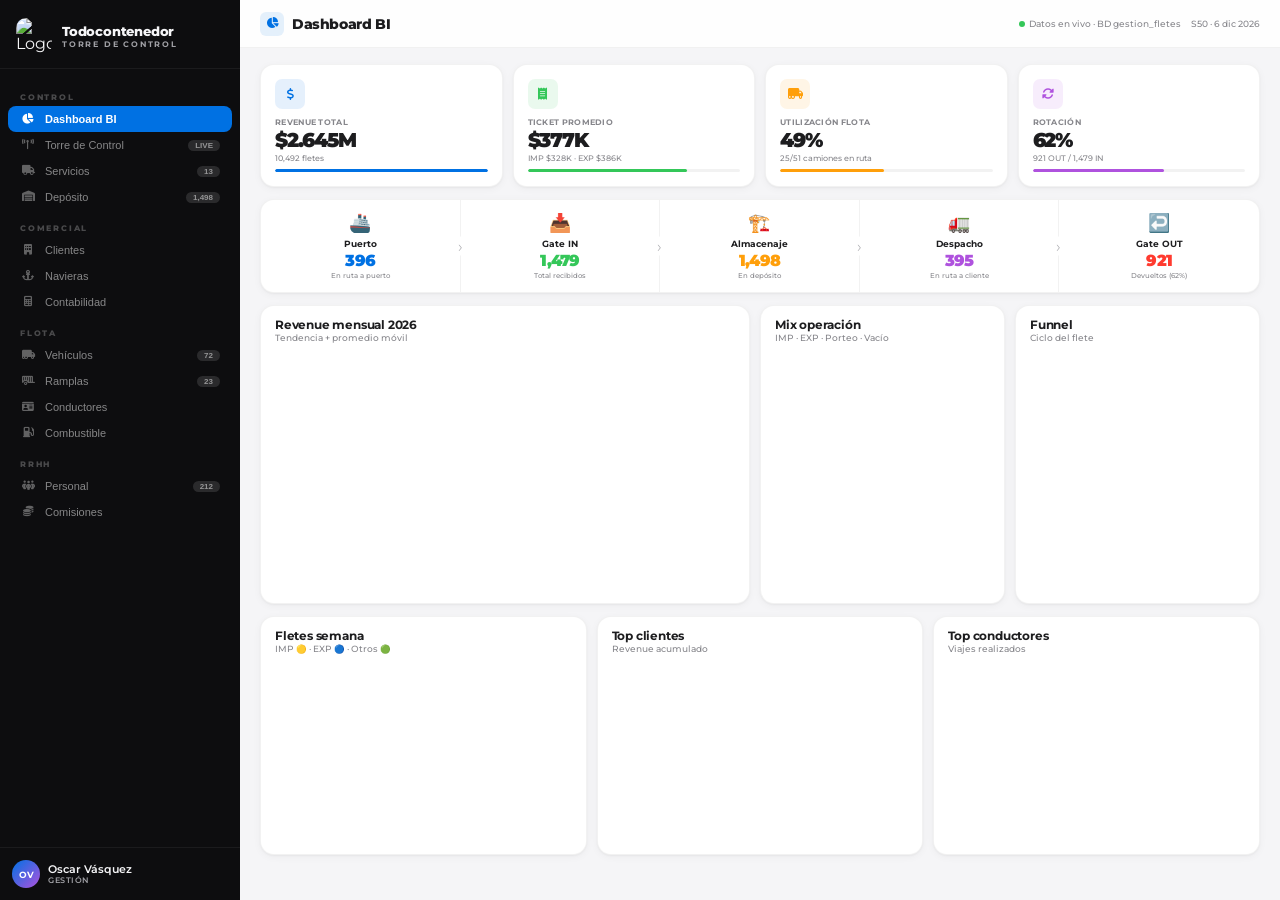
==== commit 7d3a7ccf: "Full logistics platform: 5 modules, Torre de Control, BI dashboard Platform modules: 1. Dashboard BI" ====
--- a/frontend/index.html
+++ b/frontend/index.html
@@ -3,331 +3,320 @@
 <head>
     <meta charset="UTF-8">
     <meta name="viewport" content="width=device-width, initial-scale=1.0">
-    <title>Todocontenedor — Logistics BI</title>
+    <title>Todocontenedor — Torre de Control</title>
     <link rel="preconnect" href="https://fonts.googleapis.com">
     <link href="https://fonts.googleapis.com/css2?family=Montserrat:wght@300;400;500;600;700;800;900&display=swap" rel="stylesheet">
     <link rel="stylesheet" href="https://cdnjs.cloudflare.com/ajax/libs/font-awesome/6.5.0/css/all.min.css">
     <link rel="stylesheet" href="https://unpkg.com/leaflet@1.9.4/dist/leaflet.css"/>
     <script src="https://unpkg.com/leaflet@1.9.4/dist/leaflet.js"></script>
     <script src="https://cdn.jsdelivr.net/npm/echarts/dist/echarts.min.js"></script>
-    <link rel="icon" href="images/favicon-32x32.png" sizes="32x32" type="image/png">
+    <link rel="icon" href="images/favicon-32x32.png" type="image/png">
     <style>
-:root{--bg:#f5f5f7;--cd:#fff;--sb:#111114;--tx:#1d1d1f;--t2:#86868b;--t3:#a1a1a6;--ac:#0071e3;--gn:#34c759;--or:#ff9f0a;--rd:#ff3b30;--pu:#af52de;--tl:#5ac8fa;--yw:#ffd60a;--bd:rgba(0,0,0,.06);--r:14px;--rs:10px;--sh:0 1px 3px rgba(0,0,0,.04),0 4px 12px rgba(0,0,0,.06);--sw:250px;--f:'Montserrat',sans-serif}
-@media(prefers-color-scheme:dark){:root{--bg:#000;--cd:#1c1c1e;--tx:#f5f5f7;--t2:#a1a1a6;--bd:rgba(255,255,255,.08)}}
+:root{--bg:#f5f5f7;--cd:#fff;--sb:#0d0d0f;--tx:#1d1d1f;--t2:#86868b;--t3:#a1a1a6;--ac:#0071e3;--gn:#34c759;--or:#ff9f0a;--rd:#ff3b30;--pu:#af52de;--tl:#5ac8fa;--bd:rgba(0,0,0,.05);--r:14px;--rs:10px;--sh:0 1px 2px rgba(0,0,0,.04),0 2px 8px rgba(0,0,0,.04);--sw:240px;--f:'Montserrat',sans-serif}
 *,*::before,*::after{box-sizing:border-box;margin:0;padding:0}
-body{font-family:var(--f);background:var(--bg);color:var(--tx);-webkit-font-smoothing:antialiased}
-.app{display:flex;min-height:100vh}
-.sb{width:var(--sw);background:var(--sb);color:#f5f5f7;position:fixed;top:0;left:0;bottom:0;display:flex;flex-direction:column;z-index:100;overflow-y:auto}
+body{font-family:var(--f);background:var(--bg);color:var(--tx);-webkit-font-smoothing:antialiased;overflow:hidden;height:100vh}
+.app{display:flex;height:100vh}
+/* SB */
+.sb{width:var(--sw);background:var(--sb);color:#f5f5f7;display:flex;flex-direction:column;flex-shrink:0;overflow-y:auto}
 .sb::-webkit-scrollbar{width:0}
-.sb-b{padding:20px 16px 16px;border-bottom:1px solid rgba(255,255,255,.06);display:flex;align-items:center;gap:11px}
-.sb-b img{width:38px;height:38px;border-radius:10px;object-fit:cover}
-.sb-b h2{font-size:13px;font-weight:800;letter-spacing:-.3px}
-.sb-b small{font-size:8px;color:var(--t3);font-weight:700;letter-spacing:1.5px;text-transform:uppercase;display:block;margin-top:1px}
-.sn{flex:1;padding:12px 8px}
-.nl{font-size:8px;font-weight:800;text-transform:uppercase;letter-spacing:1.5px;color:var(--t3);padding:14px 12px 5px}
-.ni{display:flex;align-items:center;gap:9px;padding:8px 12px;border-radius:8px;font-size:11.5px;font-weight:500;color:rgba(255,255,255,.55);cursor:pointer;transition:all .12s;text-decoration:none;border:none;background:none;width:100%;text-align:left}
-.ni:hover{background:rgba(255,255,255,.06);color:#fff}.ni.on{background:var(--ac);color:#fff;font-weight:600}
-.ni i{width:16px;text-align:center;font-size:11px}
+.sb-b{padding:18px 16px 14px;border-bottom:1px solid rgba(255,255,255,.06);display:flex;align-items:center;gap:10px}
+.sb-b img{width:36px;height:36px;border-radius:10px;object-fit:cover}
+.sb-b h2{font-size:12.5px;font-weight:800;letter-spacing:-.2px}
+.sb-b small{font-size:7.5px;color:var(--t3);font-weight:700;letter-spacing:1.8px;text-transform:uppercase;display:block;margin-top:1px}
+.sn{flex:1;padding:10px 8px}
+.nl{font-size:7.5px;font-weight:800;text-transform:uppercase;letter-spacing:1.8px;color:rgba(255,255,255,.25);padding:14px 12px 4px}
+.ni{display:flex;align-items:center;gap:9px;padding:7px 12px;border-radius:8px;font-size:11px;font-weight:500;color:rgba(255,255,255,.5);cursor:pointer;transition:all .12s;border:none;background:none;width:100%;text-align:left}
+.ni:hover{background:rgba(255,255,255,.06);color:rgba(255,255,255,.85)}.ni.on{background:var(--ac);color:#fff;font-weight:600}
+.ni i{width:16px;text-align:center;font-size:10.5px;opacity:.7}.ni.on i{opacity:1}
+.ni .badge-n{margin-left:auto;background:rgba(255,255,255,.12);padding:1px 7px;border-radius:10px;font-size:8px;font-weight:700}
+.ni.on .badge-n{background:rgba(255,255,255,.25)}
 .sf{padding:12px;border-top:1px solid rgba(255,255,255,.06)}
-.uc{display:flex;align-items:center;gap:9px}
-.av{width:30px;height:30px;border-radius:50%;background:linear-gradient(135deg,var(--ac),var(--pu));display:flex;align-items:center;justify-content:center;font-size:10px;font-weight:700;color:#fff}
-.un{font-size:11px;font-weight:600}.ur{font-size:8.5px;color:var(--t3);font-weight:600;text-transform:uppercase;letter-spacing:.5px}
-.mn{margin-left:var(--sw);flex:1}
-.tp{height:52px;background:rgba(255,255,255,.8);backdrop-filter:blur(20px) saturate(180%);-webkit-backdrop-filter:blur(20px) saturate(180%);border-bottom:1px solid var(--bd);display:flex;align-items:center;justify-content:space-between;padding:0 24px;position:sticky;top:0;z-index:50}
-.tp h1{font-size:16px;font-weight:800;letter-spacing:-.5px}
-.tr{display:flex;align-items:center;gap:12px}
-.td{font-size:10px;color:var(--t2);font-weight:500}
-.bt{display:inline-flex;align-items:center;gap:4px;padding:5px 10px;border-radius:8px;font-size:10px;font-weight:600;cursor:pointer;border:none;font-family:var(--f);transition:all .12s}
-.bg{background:var(--bg);color:var(--tx);border:1px solid var(--bd)}.bg:hover{background:#e8e8ed}
-.bp{background:var(--ac);color:#fff}.bp:hover{background:#0077ed}
-.pg{padding:20px 24px;max-width:1500px}
-@keyframes fu{from{opacity:0;transform:translateY(10px)}to{opacity:1;transform:translateY(0)}}
-/* KPI cards */
-.kg{display:grid;grid-template-columns:repeat(4,1fr);gap:10px;margin-bottom:16px}
-.k{background:var(--cd);border-radius:var(--r);padding:16px;border:1px solid var(--bd);box-shadow:var(--sh);animation:fu .4s ease both;transition:transform .2s}
-.k:hover{transform:translateY(-2px)}
-.ki{width:34px;height:34px;border-radius:8px;display:flex;align-items:center;justify-content:center;font-size:14px;margin-bottom:10px}
-.kl{font-size:8.5px;font-weight:700;text-transform:uppercase;letter-spacing:.4px;color:var(--t2);margin-bottom:4px}
-.kv{font-size:22px;font-weight:900;letter-spacing:-1.5px;line-height:1}
-.ks{font-size:9px;color:var(--t2);margin-top:4px;font-weight:500}
-.ks .up{color:var(--gn);font-weight:700}.ks .dn{color:var(--rd);font-weight:700}
-/* Metric bar */
-.mbar{height:4px;border-radius:2px;background:var(--bd);margin-top:8px;overflow:hidden}
-.mbar-fill{height:100%;border-radius:2px;transition:width .6s ease}
+.uc{display:flex;align-items:center;gap:8px}
+.av{width:28px;height:28px;border-radius:50%;background:linear-gradient(135deg,var(--ac),var(--pu));display:flex;align-items:center;justify-content:center;font-size:9px;font-weight:700;color:#fff}
+.un{font-size:10.5px;font-weight:600}.ur{font-size:7.5px;color:var(--t3);font-weight:600;text-transform:uppercase;letter-spacing:.5px}
+/* MAIN */
+.mn{flex:1;display:flex;flex-direction:column;overflow:hidden}
+.tp{height:48px;background:rgba(255,255,255,.85);backdrop-filter:blur(20px) saturate(180%);-webkit-backdrop-filter:blur(20px) saturate(180%);border-bottom:1px solid var(--bd);display:flex;align-items:center;justify-content:space-between;padding:0 20px;flex-shrink:0}
+.tp h1{font-size:14px;font-weight:800;letter-spacing:-.4px;display:flex;align-items:center;gap:8px}
+.tp h1 .icon{width:24px;height:24px;border-radius:6px;display:flex;align-items:center;justify-content:center;font-size:11px}
+.tr{display:flex;align-items:center;gap:10px}
+.td{font-size:9px;color:var(--t2);font-weight:500}
+.live-dot{width:6px;height:6px;border-radius:50%;background:var(--gn);display:inline-block;margin-right:4px;animation:pulse 2s infinite}
+@keyframes pulse{0%,100%{opacity:1}50%{opacity:.3}}
+.bt{display:inline-flex;align-items:center;gap:4px;padding:4px 10px;border-radius:7px;font-size:9.5px;font-weight:600;cursor:pointer;border:none;font-family:var(--f);transition:all .1s}
+.btg{background:var(--bg);color:var(--tx);border:1px solid var(--bd)}.btg:hover{background:#e8e8ed}
+.btp{background:var(--ac);color:#fff}.btp:hover{background:#0077ed}
+.pg{flex:1;overflow-y:auto;padding:16px 20px}
+@keyframes fu{from{opacity:0;transform:translateY(8px)}to{opacity:1;transform:translateY(0)}}
+/* CARDS */
+.rw{display:grid;gap:10px;margin-bottom:12px}
+.r2{grid-template-columns:1fr 1fr}.r3{grid-template-columns:2fr 1fr}.r4{grid-template-columns:1fr 1fr 1fr}.r5{grid-template-columns:repeat(5,1fr)}.r6{grid-template-columns:repeat(4,1fr)}
+.c{background:var(--cd);border-radius:var(--r);border:1px solid var(--bd);box-shadow:var(--sh);overflow:hidden;animation:fu .35s ease both}
+/* KPI mini */
+.km{padding:14px;animation:fu .35s ease both}
+.km .ki{width:30px;height:30px;border-radius:7px;display:flex;align-items:center;justify-content:center;font-size:12px;margin-bottom:8px}
+.km .kl{font-size:8px;font-weight:700;text-transform:uppercase;letter-spacing:.3px;color:var(--t2);margin-bottom:3px}
+.km .kv{font-size:20px;font-weight:900;letter-spacing:-1.2px;line-height:1}
+.km .ks{font-size:8px;color:var(--t2);margin-top:3px;font-weight:500}
+.km .ks .up{color:var(--gn);font-weight:700}.km .ks .dn{color:var(--rd);font-weight:700}
+.mbar{height:3px;border-radius:2px;background:var(--bd);margin-top:6px;overflow:hidden}
+.mbar-f{height:100%;border-radius:2px;transition:width .6s}
 /* Flow */
-.fl{display:grid;grid-template-columns:repeat(5,1fr);gap:0;margin-bottom:16px;background:var(--cd);border-radius:var(--r);border:1px solid var(--bd);box-shadow:var(--sh);overflow:hidden;animation:fu .4s ease both;animation-delay:.15s}
-.fs{padding:14px 12px;text-align:center;position:relative;border-right:1px solid var(--bd)}
+.fl{display:grid;grid-template-columns:repeat(5,1fr);gap:0;background:var(--cd);border-radius:var(--r);border:1px solid var(--bd);box-shadow:var(--sh);overflow:hidden;animation:fu .35s ease both;margin-bottom:12px}
+.fs{padding:12px 10px;text-align:center;position:relative;border-right:1px solid var(--bd)}
 .fs:last-child{border-right:none}
-.fs::after{content:'→';position:absolute;right:-7px;top:50%;transform:translateY(-50%);font-size:12px;color:var(--t3);z-index:1;background:var(--cd);padding:2px}
+.fs::after{content:'›';position:absolute;right:-5px;top:50%;transform:translateY(-50%);font-size:16px;color:var(--t3);z-index:1;background:var(--cd);padding:0 2px;font-weight:300}
 .fs:last-child::after{display:none}
-.fi{font-size:20px;margin-bottom:6px}.ft{font-size:10px;font-weight:700;margin-bottom:2px}
-.fn{font-size:18px;font-weight:900;letter-spacing:-1px}.fx{font-size:8px;color:var(--t2);font-weight:500;margin-top:1px}
-/* Cards & charts */
-.rw{display:grid;gap:12px;margin-bottom:16px}
-.r2{grid-template-columns:1fr 1fr}.r3{grid-template-columns:2fr 1fr}.r4{grid-template-columns:1fr 1fr 1fr}
-.c{background:var(--cd);border-radius:var(--r);border:1px solid var(--bd);box-shadow:var(--sh);overflow:hidden;animation:fu .4s ease both}
-.ch{padding:16px 18px 0}.ct{font-size:13px;font-weight:700;letter-spacing:-.2px}.cs{font-size:9.5px;color:var(--t2);font-weight:500;margin-top:1px}
-.cx{width:100%;height:240px;padding:4px}
-.cx-lg{height:300px}
+.fi{font-size:18px;margin-bottom:4px}.ft{font-size:9px;font-weight:700;margin-bottom:2px}
+.fn{font-size:16px;font-weight:900;letter-spacing:-.8px}.fx{font-size:7px;color:var(--t2);font-weight:500;margin-top:1px}
+/* Chart */
+.ch{padding:12px 14px 0}.ct{font-size:11.5px;font-weight:700;letter-spacing:-.2px}.cs2{font-size:8.5px;color:var(--t2);font-weight:500;margin-top:1px}
+.cx{width:100%;height:200px;padding:2px}.cx-l{height:260px}
 /* Map */
-.mw{animation:fu .4s ease both;animation-delay:.2s;margin-bottom:16px}
-.mc{background:var(--cd);border-radius:var(--r);border:1px solid var(--bd);box-shadow:var(--sh);overflow:hidden}
-.mh{padding:14px 18px;display:flex;justify-content:space-between;align-items:center;flex-wrap:wrap;gap:8px}
-.ms{display:flex;gap:14px}.ms div{text-align:center;cursor:pointer;padding:4px 10px;border-radius:8px;transition:background .12s}
-.ms div:hover{background:var(--bg)}.ms .mn2{font-size:15px;font-weight:900;letter-spacing:-.5px}.ms .ml{font-size:7.5px;font-weight:600;color:var(--t2);text-transform:uppercase;letter-spacing:.5px}
-#map{height:350px;width:100%}
-.truck-label{background:rgba(17,17,20,.88);color:#fff;padding:2px 7px;border-radius:5px;font-size:9px;font-weight:600;font-family:'Montserrat',sans-serif;white-space:nowrap;border:none;box-shadow:0 2px 8px rgba(0,0,0,.3)}
-.leaflet-popup-content-wrapper{border-radius:12px!important;font-family:'Montserrat',sans-serif!important}
-.leaflet-popup-content{margin:10px 14px!important;font-size:11px!important;line-height:1.5!important}
+#map,.map-full{height:100%;width:100%;min-height:300px}
+.truck-label{background:rgba(10,10,12,.9);color:#fff;padding:2px 7px;border-radius:5px;font-size:8.5px;font-weight:600;font-family:'Montserrat',sans-serif;white-space:nowrap;border:none;box-shadow:0 2px 8px rgba(0,0,0,.35)}
+.leaflet-popup-content-wrapper{border-radius:12px!important;font-family:'Montserrat',sans-serif!important;box-shadow:0 4px 20px rgba(0,0,0,.15)!important}
+.leaflet-popup-content{margin:10px 14px!important;font-size:10px!important;line-height:1.5!important}
 /* Table */
-.th{padding:14px 18px;display:flex;justify-content:space-between;align-items:center}
-.sx{display:flex;align-items:center;gap:6px;background:var(--bg);border:1px solid var(--bd);border-radius:8px;padding:5px 10px}
-.sx input{border:none;background:none;outline:none;font-size:10px;font-family:var(--f);width:140px;color:var(--tx)}.sx i{color:var(--t2);font-size:10px}
+.th{padding:12px 14px;display:flex;justify-content:space-between;align-items:center}
+.sx{display:flex;align-items:center;gap:5px;background:var(--bg);border:1px solid var(--bd);border-radius:7px;padding:4px 9px}
+.sx input{border:none;background:none;outline:none;font-size:9px;font-family:var(--f);width:120px;color:var(--tx)}.sx i{color:var(--t2);font-size:9px}
 table{width:100%;border-collapse:collapse}
-thead th{text-align:left;padding:7px 14px;font-size:8px;font-weight:700;text-transform:uppercase;letter-spacing:.5px;color:var(--t2);background:var(--bg);border-bottom:1px solid var(--bd)}
-tbody td{padding:8px 14px;font-size:11px;font-weight:500;border-bottom:1px solid var(--bd)}
+thead th{text-align:left;padding:6px 12px;font-size:7.5px;font-weight:700;text-transform:uppercase;letter-spacing:.5px;color:var(--t2);background:var(--bg);border-bottom:1px solid var(--bd)}
+tbody td{padding:7px 12px;font-size:10px;font-weight:500;border-bottom:1px solid var(--bd)}
 tbody tr:hover{background:rgba(0,113,227,.02)}
 tbody tr:last-child td{border-bottom:none}
-.mo{font-family:'SF Mono','Consolas',monospace;font-size:10px;font-weight:600}
-.b{display:inline-flex;padding:2px 8px;border-radius:16px;font-size:9px;font-weight:600}
+.mo{font-family:'SF Mono','Consolas',monospace;font-size:9px;font-weight:600}
+.b{display:inline-flex;padding:1px 7px;border-radius:14px;font-size:8px;font-weight:600}
 .bb{background:rgba(0,113,227,.1);color:#0055b3}.bg2{background:rgba(52,199,89,.1);color:#1b8a38}
-.bo{background:rgba(255,159,10,.1);color:#b36b00}.br{background:rgba(255,59,48,.1);color:#c0392b}
+.bo{background:rgba(255,159,10,.1);color:#b36b00}.br2{background:rgba(255,59,48,.1);color:#c0392b}
 .by{background:rgba(142,142,147,.1);color:#636366}.bpu{background:rgba(175,82,222,.1);color:#7b2d8e}
-/* Tabs */
-.tabs{display:flex;gap:4px;margin-bottom:12px}
-.tab{padding:6px 14px;border-radius:20px;font-size:10px;font-weight:600;cursor:pointer;border:none;font-family:var(--f);background:var(--bg);color:var(--t2);transition:all .12s}
-.tab.on{background:var(--ac);color:#fff}
-@media(max-width:1200px){.kg{grid-template-columns:repeat(2,1fr)}.r2,.r3,.r4{grid-template-columns:1fr}}
-@media(max-width:768px){.sb{display:none}.mn{margin-left:0}.kg{grid-template-columns:1fr}.fl{grid-template-columns:1fr}.pg{padding:14px}}
+/* GPS sidebar */
+.gps-f{cursor:pointer;padding:4px 10px;border-radius:7px;transition:all .12s;border:2px solid transparent}
+.gps-f:hover{background:var(--bg)}.gps-f.on{border-color:var(--ac);background:rgba(0,113,227,.05)}
+/* Views */
+.view{display:none}.view.active{display:block}
+/* Torre de control full map */
+.torre-layout{display:grid;grid-template-columns:1fr 300px;height:calc(100vh - 48px);gap:0}
+.torre-map{position:relative}
+.torre-panel{background:var(--cd);border-left:1px solid var(--bd);overflow-y:auto;display:flex;flex-direction:column}
+.torre-panel::-webkit-scrollbar{width:3px}.torre-panel::-webkit-scrollbar-thumb{background:var(--bd);border-radius:3px}
+.tp-section{padding:12px 14px;border-bottom:1px solid var(--bd)}
+.tp-title{font-size:10px;font-weight:700;text-transform:uppercase;letter-spacing:.5px;color:var(--t2);margin-bottom:8px}
+.tp-unit{display:flex;align-items:center;gap:8px;padding:7px 0;cursor:pointer;transition:background .1s;border-radius:6px;padding:7px 8px;margin:0 -8px}
+.tp-unit:hover{background:var(--bg)}
+.tp-dot{width:8px;height:8px;border-radius:50%;flex-shrink:0}
+.tp-info{flex:1;min-width:0}
+.tp-name{font-size:9.5px;font-weight:700;white-space:nowrap;overflow:hidden;text-overflow:ellipsis}
+.tp-detail{font-size:7.5px;color:var(--t2);font-weight:500}
+.tp-speed{font-size:9px;font-weight:800;text-align:right;min-width:40px}
+.tp-stat{display:flex;gap:8px;margin-bottom:6px}
+.tp-stat-item{flex:1;background:var(--bg);border-radius:8px;padding:8px;text-align:center}
+.tp-stat-n{font-size:16px;font-weight:900;letter-spacing:-.5px}
+.tp-stat-l{font-size:7px;font-weight:600;color:var(--t2);text-transform:uppercase;letter-spacing:.3px;margin-top:1px}
+@media(max-width:1024px){.r2,.r3,.r4,.r5,.r6{grid-template-columns:1fr}.torre-layout{grid-template-columns:1fr}}
+@media(max-width:768px){.sb{display:none}}
     </style>
 </head>
 <body>
 <div class="app">
+<!-- SIDEBAR -->
 <aside class="sb">
-    <div class="sb-b"><img src="images/logo.jfif" alt="Logo"><div><h2>Todocontenedor</h2><small>Logistics BI</small></div></div>
+    <div class="sb-b"><img src="images/logo.jfif" alt="Logo"><div><h2>Todocontenedor</h2><small>Torre de Control</small></div></div>
     <nav class="sn">
-        <div class="nl">Principal</div>
-        <a class="ni on"><i class="fas fa-chart-pie"></i> Dashboard BI</a>
-        <a class="ni"><i class="fas fa-truck"></i> Servicios</a>
-        <a class="ni"><i class="fas fa-satellite-dish"></i> GPS</a>
-        <a class="ni"><i class="fas fa-warehouse"></i> Depósito</a>
-        <a class="ni"><i class="fas fa-boxes-stacked"></i> Patio</a>
+        <div class="nl">Control</div>
+        <button class="ni on" onclick="showView('dashboard',this)"><i class="fas fa-chart-pie"></i> Dashboard BI</button>
+        <button class="ni" onclick="showView('torre',this)"><i class="fas fa-tower-broadcast"></i> Torre de Control <span class="badge-n">LIVE</span></button>
+        <button class="ni" onclick="showView('servicios',this)"><i class="fas fa-truck"></i> Servicios <span class="badge-n">13</span></button>
+        <button class="ni" onclick="showView('deposito',this)"><i class="fas fa-warehouse"></i> Depósito <span class="badge-n">1,498</span></button>
         <div class="nl">Comercial</div>
-        <a class="ni"><i class="fas fa-building"></i> Clientes</a>
-        <a class="ni"><i class="fas fa-calculator"></i> Contabilidad</a>
-        <a class="ni"><i class="fas fa-anchor"></i> Navieras</a>
-        <div class="nl">Operaciones</div>
-        <a class="ni"><i class="fas fa-truck-moving"></i> Flota</a>
-        <a class="ni"><i class="fas fa-gas-pump"></i> Combustible</a>
-        <a class="ni"><i class="fas fa-id-card"></i> Conductores</a>
-        <a class="ni"><i class="fas fa-people-group"></i> Personal</a>
-        <a class="ni"><i class="fas fa-chart-bar"></i> Indicadores</a>
+        <button class="ni" onclick="showView('clientes',this)"><i class="fas fa-building"></i> Clientes</button>
+        <button class="ni"><i class="fas fa-anchor"></i> Navieras</button>
+        <button class="ni"><i class="fas fa-calculator"></i> Contabilidad</button>
+        <div class="nl">Flota</div>
+        <button class="ni"><i class="fas fa-truck-moving"></i> Vehículos <span class="badge-n">72</span></button>
+        <button class="ni"><i class="fas fa-trailer"></i> Ramplas <span class="badge-n">23</span></button>
+        <button class="ni"><i class="fas fa-id-card"></i> Conductores</button>
+        <button class="ni"><i class="fas fa-gas-pump"></i> Combustible</button>
+        <div class="nl">RRHH</div>
+        <button class="ni"><i class="fas fa-people-group"></i> Personal <span class="badge-n">212</span></button>
+        <button class="ni"><i class="fas fa-coins"></i> Comisiones</button>
     </nav>
     <div class="sf"><div class="uc"><div class="av">OV</div><div><div class="un">Oscar Vásquez</div><div class="ur">Gestión</div></div></div></div>
 </aside>
+
 <main class="mn">
-    <header class="tp">
-        <h1>Dashboard BI</h1>
-        <div class="tr"><span class="td" id="dt"></span><button class="bt bg" onclick="location.reload()"><i class="fas fa-rotate"></i> Actualizar</button></div>
-    </header>
-    <div class="pg">
-        <!-- ROW 1: KPIs principales -->
-        <div class="kg">
-            <div class="k" style="animation-delay:0s"><div class="ki" style="background:rgba(0,113,227,.1);color:var(--ac)"><i class="fas fa-dollar-sign"></i></div><div class="kl">Revenue total</div><div class="kv">$2.645M</div><div class="ks">10,492 fletes históricos</div><div class="mbar"><div class="mbar-fill" style="width:100%;background:var(--ac)"></div></div></div>
-            <div class="k" style="animation-delay:.03s"><div class="ki" style="background:rgba(52,199,89,.1);color:var(--gn)"><i class="fas fa-receipt"></i></div><div class="kl">Ticket promedio</div><div class="kv">$377K</div><div class="ks">IMP: $328K · EXP: $386K</div><div class="mbar"><div class="mbar-fill" style="width:75%;background:var(--gn)"></div></div></div>
-            <div class="k" style="animation-delay:.06s"><div class="ki" style="background:rgba(255,159,10,.1);color:var(--or)"><i class="fas fa-truck-moving"></i></div><div class="kl">Utilización flota</div><div class="kv">49%</div><div class="ks">25 de 51 camiones en ruta · 7 en taller</div><div class="mbar"><div class="mbar-fill" style="width:49%;background:var(--or)"></div></div></div>
-            <div class="k" style="animation-delay:.09s"><div class="ki" style="background:rgba(175,82,222,.1);color:var(--pu)"><i class="fas fa-rotate"></i></div><div class="kl">Rotación contenedores</div><div class="kv">62%</div><div class="ks">921 Gate OUT / 1,479 Gate IN</div><div class="mbar"><div class="mbar-fill" style="width:62%;background:var(--pu)"></div></div></div>
-        </div>
-
-        <!-- ROW 2: KPIs semana -->
-        <div class="kg">
-            <div class="k" style="animation-delay:.1s"><div class="ki" style="background:rgba(0,113,227,.1);color:var(--ac)"><i class="fas fa-truck"></i></div><div class="kl">Fletes semana 27</div><div class="kv">221</div><div class="ks"><span class="dn">↓ 7%</span> vs S26 (237)</div><div class="mbar"><div class="mbar-fill" style="width:93%;background:var(--ac)"></div></div></div>
-            <div class="k" style="animation-delay:.12s"><div class="ki" style="background:rgba(52,199,89,.1);color:var(--gn)"><i class="fas fa-coins"></i></div><div class="kl">Ventas semana 27</div><div class="kv">$77,6M</div><div class="ks"><span class="dn">↓ 1%</span> vs S26 ($78,7M)</div><div class="mbar"><div class="mbar-fill" style="width:98%;background:var(--gn)"></div></div></div>
-            <div class="k" style="animation-delay:.14s"><div class="ki" style="background:rgba(255,159,10,.1);color:var(--or)"><i class="fas fa-warehouse"></i></div><div class="kl">Contenedores en patio</div><div class="kv">1,498</div><div class="ks">395 a cliente · 396 a puerto</div><div class="mbar"><div class="mbar-fill" style="width:85%;background:var(--or)"></div></div></div>
-            <div class="k" style="animation-delay:.16s"><div class="ki" style="background:rgba(255,59,48,.1);color:var(--rd)"><i class="fas fa-building"></i></div><div class="kl">Clientes · Personal</div><div class="kv">59</div><div class="ks">29 navieras · 212 personal · 23 ramplas</div></div>
-        </div>
-
-        <!-- FLOW -->
-        <div class="fl">
-            <div class="fs"><div class="fi">🚢</div><div class="ft">Puerto</div><div class="fn" style="color:var(--ac)">396</div><div class="fx">En ruta a puerto</div></div>
-            <div class="fs"><div class="fi">📥</div><div class="ft">Gate IN</div><div class="fn" style="color:var(--gn)">1,479</div><div class="fx">Total recibidos</div></div>
-            <div class="fs"><div class="fi">🏗️</div><div class="ft">Almacenaje</div><div class="fn" style="color:var(--or)">1,498</div><div class="fx">En depósito ahora</div></div>
-            <div class="fs"><div class="fi">🚛</div><div class="ft">Despacho</div><div class="fn" style="color:var(--pu)">395</div><div class="fx">En ruta a cliente</div></div>
-            <div class="fs"><div class="fi">↩️</div><div class="ft">Gate OUT</div><div class="fn" style="color:var(--rd)">921</div><div class="fx">Devueltos (62%)</div></div>
-        </div>
-
-        <!-- ROW 3: Charts - Revenue mensual + Mix operación + Funnel -->
-        <div class="rw r4" style="grid-template-columns:2fr 1fr 1fr">
-            <div class="c" style="animation-delay:.2s"><div class="ch"><div class="ct">Revenue mensual 2026</div><div class="cs">Tendencia enero-junio · Línea + barras</div></div><div class="cx cx-lg" id="chRevMes"></div></div>
-            <div class="c" style="animation-delay:.22s"><div class="ch"><div class="ct">Mix operación</div><div class="cs">Distribución por tipo de flete</div></div><div class="cx cx-lg" id="chMix"></div></div>
-            <div class="c" style="animation-delay:.24s"><div class="ch"><div class="ct">Funnel de estados</div><div class="cs">Ciclo de vida del flete</div></div><div class="cx cx-lg" id="chFunnel"></div></div>
-        </div>
-
-        <!-- ROW 4: Fletes semana + Top clientes + Top conductores -->
-        <div class="rw r4">
-            <div class="c" style="animation-delay:.26s"><div class="ch"><div class="ct">Fletes semana actual</div><div class="cs">IMP (amarillo) · EXP (azul) · Otros (verde)</div></div><div class="cx" id="chWeek"></div></div>
-            <div class="c" style="animation-delay:.28s"><div class="ch"><div class="ct">Top 10 clientes</div><div class="cs">Por revenue total acumulado</div></div><div class="cx" id="chClients"></div></div>
-            <div class="c" style="animation-delay:.3s"><div class="ch"><div class="ct">Top conductores</div><div class="cs">Por cantidad de viajes realizados</div></div><div class="cx" id="chDrivers"></div></div>
-        </div>
-
-        <!-- ROW 5: Revenue por tipo + Ticket comparativo -->
-        <div class="rw r2">
-            <div class="c" style="animation-delay:.32s"><div class="ch"><div class="ct">Revenue por tipo de flete</div><div class="cs">IMP vs EXP vs Vacío vs Porteo · Treemap</div></div><div class="cx" id="chRevType"></div></div>
-            <div class="c" style="animation-delay:.34s"><div class="ch"><div class="ct">Ticket promedio por tipo</div><div class="cs">Comparativa IMP vs EXP · Radar</div></div><div class="cx" id="chRadar"></div></div>
-        </div>
-
-        <!-- GPS MAP -->
-        <div class="mw">
-            <div class="mc">
-                <div class="mh">
-                    <div><div class="ct"><i class="fas fa-satellite-dish" style="color:var(--ac);margin-right:5px"></i>Flota GPS en vivo</div><div class="cs">Wialon API · 61 dispositivos</div></div>
-                    <div class="ms">
-                        <div onclick="filterGPS('all')" class="gps-f on" data-f="all"><div class="mn2">61</div><div class="ml">Todos</div></div>
-                        <div onclick="filterGPS('moving')" class="gps-f" data-f="moving"><div class="mn2" style="color:var(--gn)">9</div><div class="ml">Movimiento</div></div>
-                        <div onclick="filterGPS('stopped')" class="gps-f" data-f="stopped"><div class="mn2" style="color:var(--or)">50</div><div class="ml">Detenidos</div></div>
-                    </div>
-                    <div style="display:flex;gap:6px">
-                        <button class="bt bg" onclick="refreshGPS()"><i class="fas fa-sync"></i> GPS</button>
-                        <a href="https://hosting.wialon.com" target="_blank" class="bt bg"><i class="fas fa-external-link-alt"></i> Wialon</a>
-                    </div>
-                </div>
-                <div id="map"></div>
+<!-- ============ VIEW: DASHBOARD ============ -->
+<div class="view active" id="v-dashboard">
+<header class="tp"><h1><span class="icon" style="background:rgba(0,113,227,.1);color:var(--ac)"><i class="fas fa-chart-pie"></i></span> Dashboard BI</h1><div class="tr"><span class="td"><span class="live-dot"></span>Datos en vivo · BD gestion_fletes</span><span class="td" id="dt"></span></div></header>
+<div class="pg">
+    <div class="rw r6">
+        <div class="c km" style="animation-delay:0s"><div class="ki" style="background:rgba(0,113,227,.1);color:var(--ac)"><i class="fas fa-dollar-sign"></i></div><div class="kl">Revenue total</div><div class="kv">$2.645M</div><div class="ks">10,492 fletes</div><div class="mbar"><div class="mbar-f" style="width:100%;background:var(--ac)"></div></div></div>
+        <div class="c km" style="animation-delay:.03s"><div class="ki" style="background:rgba(52,199,89,.1);color:var(--gn)"><i class="fas fa-receipt"></i></div><div class="kl">Ticket promedio</div><div class="kv">$377K</div><div class="ks">IMP $328K · EXP $386K</div><div class="mbar"><div class="mbar-f" style="width:75%;background:var(--gn)"></div></div></div>
+        <div class="c km" style="animation-delay:.06s"><div class="ki" style="background:rgba(255,159,10,.1);color:var(--or)"><i class="fas fa-truck-moving"></i></div><div class="kl">Utilización flota</div><div class="kv">49%</div><div class="ks">25/51 camiones en ruta</div><div class="mbar"><div class="mbar-f" style="width:49%;background:var(--or)"></div></div></div>
+        <div class="c km" style="animation-delay:.09s"><div class="ki" style="background:rgba(175,82,222,.1);color:var(--pu)"><i class="fas fa-rotate"></i></div><div class="kl">Rotación</div><div class="kv">62%</div><div class="ks">921 OUT / 1,479 IN</div><div class="mbar"><div class="mbar-f" style="width:62%;background:var(--pu)"></div></div></div>
+    </div>
+    <div class="fl">
+        <div class="fs"><div class="fi">🚢</div><div class="ft">Puerto</div><div class="fn" style="color:var(--ac)">396</div><div class="fx">En ruta a puerto</div></div>
+        <div class="fs"><div class="fi">📥</div><div class="ft">Gate IN</div><div class="fn" style="color:var(--gn)">1,479</div><div class="fx">Total recibidos</div></div>
+        <div class="fs"><div class="fi">🏗️</div><div class="ft">Almacenaje</div><div class="fn" style="color:var(--or)">1,498</div><div class="fx">En depósito</div></div>
+        <div class="fs"><div class="fi">🚛</div><div class="ft">Despacho</div><div class="fn" style="color:var(--pu)">395</div><div class="fx">En ruta a cliente</div></div>
+        <div class="fs"><div class="fi">↩️</div><div class="ft">Gate OUT</div><div class="fn" style="color:var(--rd)">921</div><div class="fx">Devueltos (62%)</div></div>
+    </div>
+    <div class="rw" style="grid-template-columns:2fr 1fr 1fr">
+        <div class="c" style="animation-delay:.15s"><div class="ch"><div class="ct">Revenue mensual 2026</div><div class="cs2">Tendencia + promedio móvil</div></div><div class="cx cx-l" id="chRev"></div></div>
+        <div class="c" style="animation-delay:.18s"><div class="ch"><div class="ct">Mix operación</div><div class="cs2">IMP · EXP · Porteo · Vacío</div></div><div class="cx cx-l" id="chMix"></div></div>
+        <div class="c" style="animation-delay:.2s"><div class="ch"><div class="ct">Funnel</div><div class="cs2">Ciclo del flete</div></div><div class="cx cx-l" id="chFun"></div></div>
+    </div>
+    <div class="rw r4">
+        <div class="c" style="animation-delay:.22s"><div class="ch"><div class="ct">Fletes semana</div><div class="cs2">IMP 🟡 · EXP 🔵 · Otros 🟢</div></div><div class="cx" id="chWk"></div></div>
+        <div class="c" style="animation-delay:.24s"><div class="ch"><div class="ct">Top clientes</div><div class="cs2">Revenue acumulado</div></div><div class="cx" id="chCl"></div></div>
+        <div class="c" style="animation-delay:.26s"><div class="ch"><div class="ct">Top conductores</div><div class="cs2">Viajes realizados</div></div><div class="cx" id="chDr"></div></div>
+    </div>
+</div>
+</div>
+
+<!-- ============ VIEW: TORRE DE CONTROL ============ -->
+<div class="view" id="v-torre">
+<header class="tp"><h1><span class="icon" style="background:rgba(255,59,48,.1);color:var(--rd)"><i class="fas fa-tower-broadcast"></i></span> Torre de Control</h1><div class="tr"><span class="td"><span class="live-dot"></span>GPS Wialon · 61 unidades</span><button class="bt btg" onclick="refreshGPS()"><i class="fas fa-sync"></i> Refrescar</button><a href="https://hosting.wialon.com" target="_blank" class="bt btg"><i class="fas fa-external-link-alt"></i> Wialon</a></div></header>
+<div class="torre-layout">
+    <div class="torre-map"><div id="map"></div></div>
+    <div class="torre-panel">
+        <div class="tp-section">
+            <div class="tp-stat">
+                <div class="tp-stat-item"><div class="tp-stat-n" style="color:var(--gn)" id="tMoving">9</div><div class="tp-stat-l">Movimiento</div></div>
+                <div class="tp-stat-item"><div class="tp-stat-n" style="color:var(--or)" id="tStopped">50</div><div class="tp-stat-l">Detenidos</div></div>
+                <div class="tp-stat-item"><div class="tp-stat-n" style="color:var(--rd)" id="tTaller">7</div><div class="tp-stat-l">Taller</div></div>
+            </div>
+            <div class="sx" style="width:100%;margin-bottom:6px"><i class="fas fa-search"></i><input placeholder="Buscar patente o conductor..." id="gpsSearch" oninput="searchUnit()" style="width:100%"></div>
+            <div style="display:flex;gap:4px;flex-wrap:wrap">
+                <button class="bt btg gps-f on" data-f="all" onclick="filterGPS('all',this)" style="font-size:8px">Todos</button>
+                <button class="bt btg gps-f" data-f="moving" onclick="filterGPS('moving',this)" style="font-size:8px;color:var(--gn)">En movimiento</button>
+                <button class="bt btg gps-f" data-f="stopped" onclick="filterGPS('stopped',this)" style="font-size:8px;color:var(--or)">Detenidos</button>
             </div>
         </div>
-
-        <!-- TABLE -->
-        <div class="c" style="animation-delay:.36s">
-            <div class="th">
-                <div class="ct"><i class="fas fa-truck" style="color:var(--ac);margin-right:5px"></i>Últimos fletes</div>
-                <div style="display:flex;gap:6px"><div class="sx"><i class="fas fa-search"></i><input placeholder="Buscar..." id="sf2" oninput="ff()"></div></div>
+        <div class="tp-section" style="flex:1;overflow-y:auto;padding-bottom:0" id="unitList">
+        </div>
+        <div class="tp-section" style="background:var(--bg)">
+            <div class="tp-title">Puntos de interés</div>
+            <div style="font-size:9px;color:var(--t2);line-height:1.8">
+                🏗️ Depósito Todocontenedor<br>
+                🚢 TPS Valparaíso<br>
+                ⚓ STI San Antonio<br>
+                🏭 Nestlé Macul · Vanadium · Porteña Renca<br>
+                📦 Hanseatic · Contopsa · Medlog · Alcatrans
             </div>
-            <div style="overflow-x:auto"><table><thead><tr>
-                <th>N° Flete</th><th>Fecha</th><th>Tipo</th><th>Cliente</th><th>Contenedor</th><th>Ruta</th><th>Conductor</th><th>Valor</th><th>Estado</th>
-            </tr></thead><tbody id="tbf"></tbody></table></div>
         </div>
     </div>
-</main>
-</div>
+</div>
+</div>
+
+<!-- ============ VIEW: SERVICIOS ============ -->
+<div class="view" id="v-servicios">
+<header class="tp"><h1><span class="icon" style="background:rgba(0,113,227,.1);color:var(--ac)"><i class="fas fa-truck"></i></span> Servicios / Fletes</h1><div class="tr"><span class="td">10,492 fletes registrados</span><button class="bt btp"><i class="fas fa-plus"></i> Nuevo flete</button></div></header>
+<div class="pg">
+    <div class="rw r5">
+        <div class="c km"><div class="ki" style="background:rgba(0,113,227,.1);color:var(--ac)"><i class="fas fa-file-alt"></i></div><div class="kl">Planificados</div><div class="kv">13</div></div>
+        <div class="c km"><div class="ki" style="background:rgba(175,82,222,.1);color:var(--pu)"><i class="fas fa-warehouse"></i></div><div class="kl">En depósito</div><div class="kv">14</div></div>
+        <div class="c km"><div class="ki" style="background:rgba(52,199,89,.1);color:var(--gn)"><i class="fas fa-check-circle"></i></div><div class="kl">Terminados</div><div class="kv">496</div></div>
+        <div class="c km"><div class="ki" style="background:rgba(90,200,250,.1);color:var(--tl)"><i class="fas fa-file-invoice"></i></div><div class="kl">Facturados</div><div class="kv">4,055</div></div>
+        <div class="c km"><div class="ki" style="background:rgba(52,199,89,.1);color:var(--gn)"><i class="fas fa-money-check"></i></div><div class="kl">Pagados</div><div class="kv">4,978</div></div>
+    </div>
+    <div class="c">
+        <div class="th"><div class="ct">Últimos fletes</div><div style="display:flex;gap:6px"><div class="sx"><i class="fas fa-search"></i><input placeholder="Buscar..." id="sf2" oninput="ff()"></div></div></div>
+        <div style="overflow-x:auto"><table><thead><tr><th>N° Flete</th><th>Fecha</th><th>Tipo</th><th>Cliente</th><th>Contenedor</th><th>Ruta</th><th>Conductor</th><th>Valor</th><th>Estado</th></tr></thead><tbody id="tbf"></tbody></table></div>
+    </div>
+</div>
+</div>
+
+<!-- ============ VIEW: DEPOSITO ============ -->
+<div class="view" id="v-deposito">
+<header class="tp"><h1><span class="icon" style="background:rgba(255,159,10,.1);color:var(--or)"><i class="fas fa-warehouse"></i></span> Gestión de Depósito</h1><div class="tr"><span class="td">1,498 contenedores en patio</span></div></header>
+<div class="pg">
+    <div class="rw r5">
+        <div class="c km"><div class="ki" style="background:rgba(255,159,10,.1);color:var(--or)"><i class="fas fa-boxes-stacked"></i></div><div class="kl">En depósito</div><div class="kv">1,498</div><div class="ks">Contenedores almacenados</div></div>
+        <div class="c km"><div class="ki" style="background:rgba(52,199,89,.1);color:var(--gn)"><i class="fas fa-arrow-down"></i></div><div class="kl">Gate IN</div><div class="kv">1,479</div><div class="ks">Total ingresos</div></div>
+        <div class="c km"><div class="ki" style="background:rgba(255,59,48,.1);color:var(--rd)"><i class="fas fa-arrow-up"></i></div><div class="kl">Gate OUT</div><div class="kv">921</div><div class="ks">Total salidas</div></div>
+        <div class="c km"><div class="ki" style="background:rgba(0,113,227,.1);color:var(--ac)"><i class="fas fa-truck"></i></div><div class="kl">En ruta cliente</div><div class="kv">395</div></div>
+        <div class="c km"><div class="ki" style="background:rgba(175,82,222,.1);color:var(--pu)"><i class="fas fa-ship"></i></div><div class="kl">En ruta puerto</div><div class="kv">396</div></div>
+    </div>
+    <div class="c">
+        <div class="th"><div class="ct">Últimos movimientos de depósito</div><div class="sx"><i class="fas fa-search"></i><input placeholder="Buscar contenedor..." id="sd" oninput="fd()"></div></div>
+        <div style="overflow-x:auto"><table><thead><tr><th>N° Flete</th><th>Gate</th><th>Fecha</th><th>Hora</th><th>Cliente</th><th>Contenedor</th><th>Tipo</th><th>Sello</th><th>Conductor</th><th>Patente</th><th>Estado</th></tr></thead><tbody id="tbd"></tbody></table></div>
+    </div>
+</div>
+</div>
+
+<!-- ============ VIEW: CLIENTES ============ -->
+<div class="view" id="v-clientes">
+<header class="tp"><h1><span class="icon" style="background:rgba(175,82,222,.1);color:var(--pu)"><i class="fas fa-building"></i></span> Clientes</h1><div class="tr"><span class="td">59 clientes · 29 navieras</span></div></header>
+<div class="pg">
+    <div class="rw r2">
+        <div class="c" style="animation-delay:.1s"><div class="ch"><div class="ct">Revenue por cliente</div><div class="cs2">Top 10 · Treemap</div></div><div class="cx cx-l" id="chClTree"></div></div>
+        <div class="c" style="animation-delay:.14s"><div class="ch"><div class="ct">Concentración de revenue</div><div class="cs2">% acumulado por cliente</div></div><div class="cx cx-l" id="chConc"></div></div>
+    </div>
+    <div class="c">
+        <div class="th"><div class="ct">Ranking de clientes por revenue</div></div>
+        <div style="overflow-x:auto"><table><thead><tr><th>#</th><th>Cliente</th><th>Fletes</th><th>Revenue</th><th>Ticket prom.</th><th>% Total</th><th>Participación</th></tr></thead><tbody id="tbc"></tbody></table></div>
+    </div>
+</div>
+</div>
+</div><!-- /main -->
+</div><!-- /app -->
+
 <script>
-// Date
+const TF='Montserrat',TS={fontSize:8,fontFamily:TF};
 const now=new Date(),wk=Math.ceil(((now-new Date(now.getFullYear(),0,1))/864e5+new Date(now.getFullYear(),0,1).getDay()+1)/7);
-document.getElementById('dt').textContent=`Semana ${wk} · ${now.toLocaleDateString('es-CL',{weekday:'long',day:'numeric',month:'long',year:'numeric'})}`;
-
-// Chart defaults
-const TF='Montserrat',TS={fontSize:9,fontFamily:TF};
-
-// ===== 1. REVENUE MENSUAL =====
-const c1=echarts.init(document.getElementById('chRevMes'));
-const meses=['Ene','Feb','Mar','Abr','May','Jun'];
-const revM=[128.96,140.66,132.86,124.63,108.06,133.10];
-const fltM=[464,336,439,365,368,381];
-c1.setOption({tooltip:{trigger:'axis',formatter:p=>{let s=p[0].axisValue;p.forEach(x=>{s+=`<br>${x.marker}${x.seriesName}: ${x.seriesName.includes('$')?'$'+x.value+'M':x.value}`});return s}},legend:{bottom:0,textStyle:TS},grid:{top:20,right:50,bottom:34,left:50},
-xAxis:{type:'category',data:meses,axisLabel:TS},
-yAxis:[{type:'value',name:'Fletes',nameTextStyle:{fontSize:8},axisLabel:{fontSize:8}},{type:'value',name:'$M CLP',nameTextStyle:{fontSize:8},axisLabel:{fontSize:8}}],
-series:[
-{name:'Fletes',type:'bar',data:fltM,barWidth:24,itemStyle:{color:'rgba(0,113,227,.2)',borderRadius:[4,4,0,0]},emphasis:{itemStyle:{color:'rgba(0,113,227,.4)'}}},
-{name:'Revenue $M',type:'line',yAxisIndex:1,data:revM,smooth:true,lineStyle:{color:'#0071e3',width:3},itemStyle:{color:'#0071e3'},symbol:'circle',symbolSize:8,
-areaStyle:{color:{type:'linear',x:0,y:0,x2:0,y2:1,colorStops:[{offset:0,color:'rgba(0,113,227,.15)'},{offset:1,color:'rgba(0,113,227,0)'}]}},
-markLine:{data:[{type:'average',name:'Promedio'}],lineStyle:{color:'#ff9f0a',type:'dashed'},label:{fontSize:8,formatter:'{c}M'}}}
-]});
-
-// ===== 2. MIX OPERACIÓN (Donut) =====
-const c2=echarts.init(document.getElementById('chMix'));
-c2.setOption({tooltip:{formatter:'{b}: {c} ({d}%)'},legend:{bottom:0,textStyle:TS},
-series:[{type:'pie',radius:['42%','72%'],center:['50%','45%'],avoidLabelOverlap:true,
-itemStyle:{borderRadius:6,borderColor:'#fff',borderWidth:2},
-label:{show:false},emphasis:{label:{show:true,fontSize:11,fontWeight:700,fontFamily:TF}},
-data:[
-{value:3932,name:'IMP',itemStyle:{color:'#ff9f0a'}},
-{value:2898,name:'EXP',itemStyle:{color:'#0071e3'}},
-{value:1540,name:'Porteo',itemStyle:{color:'#34c759'}},
-{value:862,name:'Vacío',itemStyle:{color:'#86868b'}},
-{value:260,name:'Otros',itemStyle:{color:'#af52de'}}
-]}]});
-
-// ===== 3. FUNNEL ESTADOS =====
-const c3=echarts.init(document.getElementById('chFunnel'));
-c3.setOption({tooltip:{trigger:'item',formatter:'{b}: {c}'},
-series:[{type:'funnel',left:10,right:10,top:10,bottom:30,minSize:'12%',maxSize:'100%',gap:3,
-label:{show:true,position:'inside',fontSize:9,fontFamily:TF,fontWeight:600,color:'#fff',formatter:'{b}\n{c}'},
-itemStyle:{borderWidth:0},
-data:[
-{value:10492,name:'Total fletes',itemStyle:{color:'#86868b'}},
-{value:9033,name:'Facturado',itemStyle:{color:'#0071e3'}},
-{value:4978,name:'Pagado',itemStyle:{color:'#34c759'}},
-{value:496,name:'Terminado',itemStyle:{color:'#ff9f0a'}},
-{value:14,name:'En depósito',itemStyle:{color:'#af52de'}},
-]}]});
-
-// ===== 4. FLETES SEMANA =====
-const c4=echarts.init(document.getElementById('chWeek'));
-const dias=['Lun','Mar','Mié','Jue','Vie','Sáb','Dom'];
-c4.setOption({tooltip:{trigger:'axis'},legend:{bottom:0,textStyle:TS},grid:{top:14,right:12,bottom:32,left:30},
-xAxis:{type:'category',data:dias,axisLabel:TS},yAxis:{type:'value',minInterval:1,axisLabel:{fontSize:8}},
-series:[
-{name:'IMP',type:'bar',stack:'t',data:[4,0,4,5,4,5,0],barWidth:18,itemStyle:{color:'#ff9f0a'}},
-{name:'EXP',type:'bar',stack:'t',data:[1,0,2,5,9,0,0],itemStyle:{color:'#0071e3'}},
-{name:'Otros',type:'bar',stack:'t',data:[0,0,0,0,0,2,0],itemStyle:{color:'#34c759',borderRadius:[3,3,0,0]}}
-]});
-
-// ===== 5. TOP CLIENTES =====
-const c5=echarts.init(document.getElementById('chClients'));
-const clNames=['Sudtrans','Agunsa','Medlog','Todoled','Perrot','Vanadium','DYC','Maersk','Sitrans','Nestlé'];
-const clRev=[26.3,22.6,20.6,29.4,43.1,55.9,74.0,87.6,96.4,2073.7];
-c5.setOption({tooltip:{formatter:p=>`${p.name}: $${p.value}M`},grid:{top:8,right:60,bottom:4,left:70},
-xAxis:{type:'value',axisLabel:{fontSize:7,formatter:v=>v>=1000?(v/1000).toFixed(0)+'B':v+'M'}},
-yAxis:{type:'category',data:clNames,axisLabel:{fontSize:8,fontFamily:TF},inverse:false},
-series:[{type:'bar',data:clRev,barWidth:12,itemStyle:{borderRadius:[0,4,4,0],color:p=>p.dataIndex===9?'#0071e3':p.dataIndex>=7?'#34c759':p.dataIndex>=5?'#ff9f0a':'#86868b'},
-label:{show:true,position:'right',fontSize:7,fontFamily:TF,fontWeight:600,formatter:p=>p.value>=100?'$'+(p.value/1000).toFixed(1)+'B':'$'+p.value+'M'}}]
-});
-
-// ===== 6. TOP CONDUCTORES =====
-const c6=echarts.init(document.getElementById('chDrivers'));
-const drNames=['Johanis','Pablo G.','Jorge F.','Prade F.','Claudio F.','Juan C.','Víctor G.','Juan Leiva','Rafael G.'];
-const drTrips=[293,296,333,358,358,347,670,982,1083];
-const drRev=[12.7,97.5,12.2,19.0,16.3,131.6,230.4,270.1,301.0];
-c6.setOption({tooltip:{formatter:p=>`${p.name}: ${p.value} viajes`},grid:{top:8,right:50,bottom:4,left:70},
-xAxis:{type:'value',axisLabel:{fontSize:7}},
-yAxis:{type:'category',data:drNames,axisLabel:{fontSize:8,fontFamily:TF},inverse:false},
-series:[{type:'bar',data:drTrips,barWidth:12,itemStyle:{borderRadius:[0,4,4,0],color:p=>p.dataIndex>=7?'#0071e3':p.dataIndex>=5?'#34c759':'#86868b'},
-label:{show:true,position:'right',fontSize:7,fontFamily:TF,fontWeight:600,formatter:'{c}'}}]
-});
-
-// ===== 7. REVENUE POR TIPO (Treemap) =====
-const c7=echarts.init(document.getElementById('chRevType'));
-c7.setOption({tooltip:{formatter:p=>`${p.name}: $${(p.value/1e6).toFixed(0)}M`},
-series:[{type:'treemap',width:'96%',height:'85%',top:10,
-label:{show:true,fontSize:11,fontFamily:TF,fontWeight:700,formatter:p=>p.name+'\n$'+(p.value/1e6).toFixed(0)+'M'},
-itemStyle:{borderRadius:6,borderWidth:2,borderColor:'#fff'},
-data:[
-{value:1289619556,name:'IMP',itemStyle:{color:'#ff9f0a'}},
-{value:1117368956,name:'EXP',itemStyle:{color:'#0071e3'}},
-{value:175599109,name:'Porteo+Otros',itemStyle:{color:'#34c759'}},
-{value:62419246,name:'Vacío',itemStyle:{color:'#86868b'}}
-]}]});
-
-// ===== 8. RADAR COMPARATIVO =====
-const c8=echarts.init(document.getElementById('chRadar'));
-c8.setOption({tooltip:{},legend:{bottom:0,textStyle:TS},
-radar:{indicator:[
-{name:'Ticket ($K)',max:400},{name:'Volumen',max:4000},{name:'Revenue ($M)',max:1300},
-{name:'% del total',max:50},{name:'Crecimiento',max:100}
-],radius:'60%',axisName:{fontSize:8,fontFamily:TF}},
-series:[{type:'radar',data:[
-{value:[328,3932,1290,37,45],name:'IMP',lineStyle:{color:'#ff9f0a'},areaStyle:{color:'rgba(255,159,10,.15)'},itemStyle:{color:'#ff9f0a'}},
-{value:[386,2898,1117,28,52],name:'EXP',lineStyle:{color:'#0071e3'},areaStyle:{color:'rgba(0,113,227,.15)'},itemStyle:{color:'#0071e3'}}
-]}]});
-
-// Resize all
-window.addEventListener('resize',()=>{[c1,c2,c3,c4,c5,c6,c7,c8].forEach(c=>c.resize())});
+document.getElementById('dt').textContent=`S${wk} · ${now.toLocaleDateString('es-CL',{day:'numeric',month:'short',year:'numeric'})}`;
+
+// ===== VIEW SWITCHING =====
+let mapInited=false,chartsInited=false;
+function showView(id,btn){
+    document.querySelectorAll('.view').forEach(v=>v.classList.remove('active'));
+    document.getElementById('v-'+id).classList.add('active');
+    document.querySelectorAll('.ni').forEach(n=>n.classList.remove('on'));
+    if(btn)btn.classList.add('on');
+    if(id==='torre'&&!mapInited){setTimeout(initMap,100);mapInited=true}
+    if(id==='dashboard'&&!chartsInited){setTimeout(initCharts,100);chartsInited=true}
+    if(id==='clientes')setTimeout(initClientCharts,100);
+    if(id==='torre'&&mapInited)setTimeout(()=>map.invalidateSize(),100);
+}
+
+// ===== CHARTS =====
+let map,markers=[];
+function initCharts(){
+    const meses=['Ene','Feb','Mar','Abr','May','Jun'],revM=[129.0,140.7,132.9,124.6,108.1,133.1],fltM=[464,336,439,365,368,381];
+    const c1=echarts.init(document.getElementById('chRev'));
+    c1.setOption({tooltip:{trigger:'axis'},legend:{bottom:0,textStyle:TS},grid:{top:16,right:44,bottom:30,left:44},
+    xAxis:{type:'category',data:meses,axisLabel:TS},yAxis:[{type:'value',name:'Fletes',nameTextStyle:{fontSize:7},axisLabel:{fontSize:7}},{type:'value',name:'$M',nameTextStyle:{fontSize:7},axisLabel:{fontSize:7}}],
+    series:[{name:'Fletes',type:'bar',data:fltM,barWidth:20,itemStyle:{color:'rgba(0,113,227,.15)',borderRadius:[3,3,0,0]}},{name:'Revenue',type:'line',yAxisIndex:1,data:revM,smooth:true,lineStyle:{color:'#0071e3',width:2.5},itemStyle:{color:'#0071e3'},symbol:'circle',symbolSize:6,areaStyle:{color:{type:'linear',x:0,y:0,x2:0,y2:1,colorStops:[{offset:0,color:'rgba(0,113,227,.12)'},{offset:1,color:'rgba(0,113,227,0)'}]}},markLine:{data:[{type:'average'}],lineStyle:{color:'#ff9f0a',type:'dashed'},label:{fontSize:7,formatter:'{c}M'}}}]});
+
+    const c2=echarts.init(document.getElementById('chMix'));
+    c2.setOption({tooltip:{formatter:'{b}: {c} ({d}%)'},series:[{type:'pie',radius:['40%','70%'],center:['50%','48%'],itemStyle:{borderRadius:5,borderColor:'#fff',borderWidth:2},label:{show:false},emphasis:{label:{show:true,fontSize:10,fontWeight:700,fontFamily:TF}},
+    data:[{value:3932,name:'IMP',itemStyle:{color:'#ff9f0a'}},{value:2898,name:'EXP',itemStyle:{color:'#0071e3'}},{value:1540,name:'Porteo',itemStyle:{color:'#34c759'}},{value:862,name:'Vacío',itemStyle:{color:'#86868b'}}]}]});
+
+    const c3=echarts.init(document.getElementById('chFun'));
+    c3.setOption({series:[{type:'funnel',left:8,right:8,top:8,bottom:24,minSize:'15%',gap:2,label:{show:true,position:'inside',fontSize:8,fontFamily:TF,fontWeight:600,color:'#fff',formatter:'{b}\n{c}'},itemStyle:{borderWidth:0},
+    data:[{value:10492,name:'Total',itemStyle:{color:'#86868b'}},{value:9033,name:'Facturado',itemStyle:{color:'#0071e3'}},{value:4978,name:'Pagado',itemStyle:{color:'#34c759'}},{value:496,name:'Terminado',itemStyle:{color:'#ff9f0a'}}]}]});
+
+    const c4=echarts.init(document.getElementById('chWk'));
+    c4.setOption({tooltip:{trigger:'axis'},legend:{bottom:0,textStyle:TS},grid:{top:10,right:8,bottom:28,left:28},xAxis:{type:'category',data:['Lun','Mar','Mié','Jue','Vie','Sáb','Dom'],axisLabel:TS},yAxis:{type:'value',minInterval:1,axisLabel:{fontSize:7}},
+    series:[{name:'IMP',type:'bar',stack:'t',data:[4,0,4,5,4,5,0],barWidth:16,itemStyle:{color:'#ff9f0a'}},{name:'EXP',type:'bar',stack:'t',data:[1,0,2,5,9,0,0],itemStyle:{color:'#0071e3'}},{name:'Otros',type:'bar',stack:'t',data:[0,0,0,0,0,2,0],itemStyle:{color:'#34c759',borderRadius:[3,3,0,0]}}]});
+
+    const c5=echarts.init(document.getElementById('chCl'));
+    c5.setOption({tooltip:{formatter:p=>`${p.name}: $${p.value}M`},grid:{top:4,right:50,bottom:2,left:65},xAxis:{type:'value',axisLabel:{fontSize:6}},yAxis:{type:'category',data:['Sudtrans','Agunsa','Medlog','Todoled','Perrot','Vanadium','DYC','Maersk','Sitrans','Nestlé'],axisLabel:{fontSize:7,fontFamily:TF}},
+    series:[{type:'bar',data:[26,23,21,29,43,56,74,88,96,2074],barWidth:10,itemStyle:{borderRadius:[0,3,3,0],color:p=>p.dataIndex===9?'#0071e3':p.dataIndex>=7?'#34c759':p.dataIndex>=5?'#ff9f0a':'#86868b'},label:{show:true,position:'right',fontSize:6,fontFamily:TF,fontWeight:700,formatter:p=>p.value>=100?'$'+(p.value/1000).toFixed(1)+'B':'$'+p.value+'M'}}]});
+
+    const c6=echarts.init(document.getElementById('chDr'));
+    c6.setOption({grid:{top:4,right:40,bottom:2,left:70},xAxis:{type:'value',axisLabel:{fontSize:6}},yAxis:{type:'category',data:['Pablo G.','Jorge F.','Juan C.','Claudio F.','Prade F.','Víctor G.','Juan Leiva','Rafael G.'],axisLabel:{fontSize:7,fontFamily:TF}},
+    series:[{type:'bar',data:[296,333,347,358,358,670,982,1083],barWidth:10,itemStyle:{borderRadius:[0,3,3,0],color:p=>p.dataIndex>=6?'#0071e3':p.dataIndex>=4?'#34c759':'#86868b'},label:{show:true,position:'right',fontSize:6,fontFamily:TF,fontWeight:700}}]});
+
+    window.addEventListener('resize',()=>{[c1,c2,c3,c4,c5,c6].forEach(c=>c.resize())});
+    chartsInited=true;
+}
+setTimeout(initCharts,200);
 
 // ===== GPS MAP =====
-const map=L.map('map').setView([-33.42,-70.65],10);
-L.tileLayer('https://server.arcgisonline.com/ArcGIS/rest/services/World_Imagery/MapServer/tile/{z}/{y}/{x}',{attribution:'Esri'}).addTo(map);
-L.tileLayer('https://{s}.basemaps.cartocdn.com/light_only_labels/{z}/{x}/{y}{r}.png',{opacity:.85}).addTo(map);
-const depot=[-33.3988,-70.7208];
-L.marker(depot,{icon:L.divIcon({className:'',html:'<div style="background:var(--ac);color:#fff;padding:5px 10px;border-radius:7px;font-size:10px;font-weight:700;font-family:Montserrat;white-space:nowrap;box-shadow:0 3px 12px rgba(0,113,227,.4)"><i class="fas fa-warehouse" style="margin-right:4px"></i>DEPÓSITO TODOCONTENEDOR</div>',iconSize:[190,26],iconAnchor:[95,13]})}).addTo(map);
-[[-33.035,-71.625,'TPS Valparaíso','🚢'],[-33.577,-71.615,'STI San Antonio','⚓']].forEach(p=>{L.marker([p[0],p[1]],{icon:L.divIcon({className:'',html:`<div style="background:#1d1d1f;color:#fff;padding:3px 8px;border-radius:5px;font-size:9px;font-weight:600;font-family:Montserrat;white-space:nowrap;box-shadow:0 2px 8px rgba(0,0,0,.3)">${p[3]} ${p[2]}</div>`,iconSize:[130,22],iconAnchor:[65,11]})}).addTo(map)});
 const trucks=[
 {p:'JZGX59',c:'Rafael Granadillo',lt:-33.5484,ln:-70.6963,sp:0},{p:'JFBZ97',c:'Felipe Muñoz',lt:-33.5480,ln:-70.6966,sp:0},
 {p:'JGZC44',c:'Luis Romero',lt:-33.5479,ln:-70.6966,sp:0},{p:'JYPW85',c:'Diego Zarazola',lt:-33.5482,ln:-70.6961,sp:0},
@@ -336,38 +325,83 @@
 {p:'KXSP52',c:'Pablo González',lt:-33.5486,ln:-70.6963,sp:0},{p:'STJB66',c:'Eléctrico',lt:-33.4918,ln:-70.6713,sp:0},
 {p:'TPJZ45',c:'Escolta',lt:-33.5490,ln:-70.6970,sp:4},{p:'JL6948',c:'Felipe',lt:-33.0695,ln:-71.6326,sp:8},
 {p:'PXRG85',c:'Rafael',lt:-33.5425,ln:-70.6936,sp:10},{p:'GRJB40',c:'Rampla',lt:-33.6104,ln:-71.6233,sp:8},
+{p:'FZTG61',c:'Remberto López',lt:-33.5480,ln:-70.6966,sp:0},{p:'GZXH46',c:'Disponible',lt:-33.5484,ln:-70.6966,sp:0},
+{p:'JXZL21',c:'Taller',lt:-33.5490,ln:-70.6969,sp:0},{p:'KXSP22',c:'Taller',lt:-33.2791,ln:-70.7372,sp:0},
+{p:'JYPW75',c:'Stefano B.',lt:-33.6104,ln:-71.6230,sp:0},{p:'JZKB11',c:'Alexis Opazo',lt:-33.6102,ln:-71.6231,sp:0},
 ];
-const markers=[];
-trucks.forEach(t=>{const cl=t.sp>5?'#34c759':t.sp>0?'#ff9f0a':'#86868b',st=t.sp>0?t.sp+'km/h':'';
-const m=L.marker([t.lt,t.ln],{icon:L.divIcon({className:'',html:`<div style="display:flex;align-items:center;gap:3px"><div style="width:7px;height:7px;border-radius:50%;background:${cl};box-shadow:0 0 5px ${cl}80"></div><div class="truck-label">${t.p}${st?' · '+st:''}</div></div>`,iconSize:[140,16],iconAnchor:[3,8]})}).addTo(map);
-m.bindPopup(`<div style="min-width:180px"><div style="font-weight:800;font-size:13px">${t.p}</div><div style="font-size:10px;color:${cl};font-weight:600">${t.sp>0?t.sp+' km/h':'Detenido'}</div><div style="font-size:10px;color:#86868b;margin-top:4px">Conductor: ${t.c}</div></div>`);
-markers.push({m,t:{...t}})});
-setInterval(()=>{markers.forEach(({m,t})=>{if(t.sp>0){t.lt+=Math.cos(Math.random()*6.28)*.0004;t.ln+=Math.sin(Math.random()*6.28)*.0004;m.setLatLng([t.lt,t.ln])}})},3000);
-function filterGPS(f){document.querySelectorAll('.gps-f').forEach(e=>e.classList.remove('on'));document.querySelector(`[data-f="${f}"]`).classList.add('on');
-markers.forEach(({m,t})=>{const show=f==='all'||(f==='moving'&&t.sp>0)||(f==='stopped'&&t.sp===0);m.setOpacity(show?1:.12)});
-if(f==='moving'){const mv=markers.filter(({t})=>t.sp>0);if(mv.length)map.fitBounds(L.latLngBounds(mv.map(({t})=>[t.lt,t.ln])),{padding:[50,50],maxZoom:13})}
-else if(f==='all')map.setView([-33.42,-70.65],10)}
-const WIALON_TOKEN='fd3eaf62ed4edfd7c20213454230cc2a203068B2126D6CFC72C8FB87D821F040A1601DB5';
-async function refreshGPS(){try{const l=await fetch(`https://hst-api.wialon.com/wialon/ajax.html?svc=token/login&params={"token":"${WIALON_TOKEN}"}`).then(r=>r.json());if(!l.eid)return;const d=await fetch(`https://hst-api.wialon.com/wialon/ajax.html?svc=core/search_items&params={"spec":{"itemsType":"avl_unit","propName":"*","propValueMask":"*","sortType":"sys_name"},"force":1,"flags":1025,"from":0,"to":0}&sid=${l.eid}`).then(r=>r.json());if(d.items){const mv=d.items.filter(u=>u.pos&&u.pos.s>0);console.log(`GPS: ${d.items.length} units, ${mv.length} moving`)}}catch(e){console.error(e)}}
+
+function initMap(){
+    map=L.map('map').setView([-33.42,-70.65],10);
+    L.tileLayer('https://server.arcgisonline.com/ArcGIS/rest/services/World_Imagery/MapServer/tile/{z}/{y}/{x}',{attribution:'Esri'}).addTo(map);
+    L.tileLayer('https://{s}.basemaps.cartocdn.com/light_only_labels/{z}/{x}/{y}{r}.png',{opacity:.8}).addTo(map);
+    // Markers
+    L.marker([-33.5485,-70.6965],{icon:L.divIcon({className:'',html:'<div style="background:var(--ac);color:#fff;padding:4px 9px;border-radius:6px;font-size:9px;font-weight:700;font-family:Montserrat;white-space:nowrap;box-shadow:0 3px 12px rgba(0,113,227,.4)"><i class="fas fa-warehouse" style="margin-right:3px"></i>DEPÓSITO TC</div>',iconSize:[140,22],iconAnchor:[70,11]})}).addTo(map);
+    [[-33.035,-71.625,'TPS Valparaíso','🚢'],[-33.577,-71.615,'STI San Antonio','⚓']].forEach(p=>{L.marker([p[0],p[1]],{icon:L.divIcon({className:'',html:`<div style="background:#1d1d1f;color:#fff;padding:2px 7px;border-radius:4px;font-size:8px;font-weight:600;font-family:Montserrat;white-space:nowrap">${p[3]} ${p[2]}</div>`,iconSize:[120,18],iconAnchor:[60,9]})}).addTo(map)});
+    [[-33.458,-70.592,'Nestlé'],[-33.378,-70.715,'Hanseatic'],[-33.380,-70.650,'Vanadium'],[-33.395,-70.740,'Porteña']].forEach(p=>{L.marker([p[0],p[1]],{icon:L.divIcon({className:'',html:`<div style="background:rgba(175,82,222,.85);color:#fff;padding:1px 6px;border-radius:4px;font-size:7px;font-weight:600;font-family:Montserrat">🏭 ${p[2]}</div>`,iconSize:[80,14],iconAnchor:[40,7]})}).addTo(map)});
+
+    trucks.forEach(t=>{
+        const cl=t.sp>5?'#34c759':t.sp>0?'#ff9f0a':'#86868b';
+        const m=L.marker([t.lt,t.ln],{icon:L.divIcon({className:'',html:`<div style="display:flex;align-items:center;gap:3px"><div style="width:7px;height:7px;border-radius:50%;background:${cl};box-shadow:0 0 5px ${cl}80"></div><div class="truck-label">${t.p}${t.sp>0?' · '+t.sp+'km/h':''}</div></div>`,iconSize:[130,14],iconAnchor:[3,7]})}).addTo(map);
+        m.bindPopup(`<div style="min-width:170px"><div style="font-weight:800;font-size:12px">${t.p}</div><div style="font-size:9px;color:${cl};font-weight:600;margin:3px 0">${t.sp>0?t.sp+' km/h':'Detenido'}</div><div style="font-size:9px;color:#86868b">Conductor: ${t.c}</div></div>`);
+        markers.push({m,t:{...t}});
+    });
+    buildUnitList(trucks);
+    setInterval(()=>{markers.forEach(({m,t})=>{if(t.sp>0){t.lt+=Math.cos(Math.random()*6.28)*.0003;t.ln+=Math.sin(Math.random()*6.28)*.0003;m.setLatLng([t.lt,t.ln])}})},3000);
+}
+
+function buildUnitList(units){
+    document.getElementById('unitList').innerHTML=units.map(t=>{
+        const cl=t.sp>5?'#34c759':t.sp>0?'#ff9f0a':t.c==='Taller'?'#ff3b30':'#86868b';
+        return `<div class="tp-unit" onclick="focusUnit('${t.p}')"><div class="tp-dot" style="background:${cl};box-shadow:0 0 4px ${cl}60"></div><div class="tp-info"><div class="tp-name">${t.p} · ${t.c}</div><div class="tp-detail">${t.sp>0?'En movimiento':'Detenido'} · ${t.lt.toFixed(3)}, ${t.ln.toFixed(3)}</div></div><div class="tp-speed" style="color:${cl}">${t.sp>0?t.sp+'<span style="font-size:7px">km/h</span>':'—'}</div></div>`;
+    }).join('');
+}
+
+function focusUnit(p){const f=markers.find(({t})=>t.p===p);if(f){map.setView([f.t.lt,f.t.ln],15,{animate:true,duration:.6});f.m.openPopup()}}
+
+function filterGPS(f,btn){
+    document.querySelectorAll('.gps-f').forEach(e=>e.classList.remove('on'));if(btn)btn.classList.add('on');
+    let filtered=trucks;
+    if(f==='moving')filtered=trucks.filter(t=>t.sp>0);
+    else if(f==='stopped')filtered=trucks.filter(t=>t.sp===0);
+    buildUnitList(filtered);
+    markers.forEach(({m,t})=>{const show=f==='all'||(f==='moving'&&t.sp>0)||(f==='stopped'&&t.sp===0);m.setOpacity(show?1:.1)});
+    if(f==='moving'){const mv=markers.filter(({t})=>t.sp>0);if(mv.length)map.fitBounds(L.latLngBounds(mv.map(({t})=>[t.lt,t.ln])),{padding:[40,40],maxZoom:13})}
+    else if(f==='all'&&map)map.setView([-33.42,-70.65],10);
+}
+
+function searchUnit(){const q=document.getElementById('gpsSearch').value.toLowerCase();const f=trucks.filter(t=>t.p.toLowerCase().includes(q)||t.c.toLowerCase().includes(q));buildUnitList(f);markers.forEach(({m,t})=>{m.setOpacity(t.p.toLowerCase().includes(q)||t.c.toLowerCase().includes(q)||!q?1:.08)});if(f.length===1)focusUnit(f[0].p)}
+
+const WT='fd3eaf62ed4edfd7c20213454230cc2a203068B2126D6CFC72C8FB87D821F040A1601DB5';
+async function refreshGPS(){try{const l=await fetch(`https://hst-api.wialon.com/wialon/ajax.html?svc=token/login&params={"token":"${WT}"}`).then(r=>r.json());if(l.eid){const d=await fetch(`https://hst-api.wialon.com/wialon/ajax.html?svc=core/search_items&params={"spec":{"itemsType":"avl_unit","propName":"*","propValueMask":"*","sortType":"sys_name"},"force":1,"flags":1025,"from":0,"to":0}&sid=${l.eid}`).then(r=>r.json());if(d.items){const mv=d.items.filter(u=>u.pos&&u.pos.s>0);document.getElementById('tMoving').textContent=mv.length;document.getElementById('tStopped').textContent=d.items.filter(u=>u.pos&&u.pos.s===0).length;console.log(`GPS: ${d.items.length} units, ${mv.length} moving`)}}}catch(e){console.error(e)}}
 setTimeout(refreshGPS,3000);setInterval(refreshGPS,60000);
 
-// ===== TABLE =====
-const fls=[
-{n:26002421,f:'22-06',t:'VACIO',cl:'VANADIUM',co:'FANU1012337',r:'Hanseatic→Vanadium',cd:'Rafael Granadillo',v:80000,e:'TERMINADO'},
-{n:26002420,f:'27-06',t:'VACIO',cl:'AGUNSA',co:'MRKU6187905',r:'Alcatrans→Contopsa',cd:'Felipe Muñoz',v:160000,e:'PLANIFICADO'},
-{n:26002419,f:'30-06',t:'IMP',cl:'AGUNSA',co:'HLXU8550601',r:'ZEAL→Agunsa',cd:'Andres Trapp',v:240000,e:'PLANIFICADO'},
-{n:26002418,f:'27-06',t:'IMP',cl:'VANADIUM',co:'-',r:'DYC→Vanadium',cd:'Luis Romero',v:220000,e:'PLANIFICADO'},
-{n:26002417,f:'27-06',t:'POR',cl:'PORTEO',co:'CAAU8406130',r:'Medlog→Quilicura',cd:'Diego Zarazola',v:0,e:'TERMINADO'},
-{n:26002416,f:'26-06',t:'EXP',cl:'VANADIUM',co:'CMAU1452714',r:'TC→Vanadium',cd:'Felipe Muñoz',v:318000,e:'TERMINADO'},
-{n:26002415,f:'26-06',t:'EXP',cl:'VANADIUM',co:'TLLU2016511',r:'TC→Vanadium',cd:'Stefano B.',v:318000,e:'TERMINADO'},
-{n:26002414,f:'27-06',t:'IMP',cl:'NESTLÉ',co:'CGMU3077842',r:'Medlog→Quilicura',cd:'Pablo González',v:0,e:'EN CLIENTE'},
-{n:26002413,f:'26-06',t:'EXP',cl:'VANADIUM',co:'FANU1710934',r:'TC→Vanadium',cd:'Víctor González',v:318000,e:'TERMINADO'},
-{n:26002412,f:'26-06',t:'EXP',cl:'VANADIUM',co:'EITU0558660',r:'TC→Vanadium',cd:'Andres Trapp',v:318000,e:'TERMINADO'},
-];
-function rf(d){const bm={IMP:'bo',EXP:'bb',VACIO:'by',POR:'bg2'},sm={TERMINADO:'bg2','EN RUTA':'bb',PLANIFICADO:'bo',FACTURADO:'bpu',PAGADO:'bg2','EN CLIENTE':'bpu','EN DEPOSITO':'bo',ANULADO:'br'};
-document.getElementById('tbf').innerHTML=d.map(f=>`<tr><td class="mo">${f.n}</td><td>${f.f}</td><td><span class="b ${bm[f.t]||'by'}">${f.t}</span></td><td>${f.cl}</td><td class="mo">${f.co}</td><td style="font-size:10px">${f.r}</td><td>${f.cd}</td><td style="font-weight:700">${f.v>0?'$'+(f.v/1000).toFixed(0)+'K':'-'}</td><td><span class="b ${sm[f.e]||'by'}">${f.e}</span></td></tr>`).join('')}
+// ===== CLIENT CHARTS =====
+function initClientCharts(){
+    const ct=echarts.init(document.getElementById('chClTree'));
+    ct.setOption({tooltip:{formatter:p=>`${p.name}: $${(p.value/1e6).toFixed(0)}M`},series:[{type:'treemap',width:'96%',height:'88%',top:6,label:{show:true,fontSize:9,fontFamily:TF,fontWeight:700,formatter:p=>p.name+'\n$'+(p.value/1e6).toFixed(0)+'M'},itemStyle:{borderRadius:5,borderWidth:2,borderColor:'#fff'},
+    data:[{value:2073700712,name:'Nestlé',itemStyle:{color:'#0071e3'}},{value:96397734,name:'Sitrans',itemStyle:{color:'#34c759'}},{value:87583000,name:'Maersk',itemStyle:{color:'#5ac8fa'}},{value:74027300,name:'DYC',itemStyle:{color:'#ff9f0a'}},{value:55949800,name:'Vanadium',itemStyle:{color:'#af52de'}},{value:43140000,name:'Perrot',itemStyle:{color:'#ff3b30'}},{value:29405383,name:'Todoled',itemStyle:{color:'#86868b'}},{value:26262000,name:'Sudtrans',itemStyle:{color:'#a1a1a6'}}]}]});
+    const cc=echarts.init(document.getElementById('chConc'));
+    cc.setOption({tooltip:{formatter:'{b}: {c}%'},grid:{top:16,right:16,bottom:28,left:36},xAxis:{type:'category',data:['Nestlé','Top 3','Top 5','Top 10','Todos'],axisLabel:TS},yAxis:{type:'value',max:100,axisLabel:{fontSize:7,formatter:'{value}%'}},
+    series:[{type:'bar',data:[78,85,91,97,100],barWidth:24,itemStyle:{borderRadius:[4,4,0,0],color:p=>['#0071e3','#34c759','#ff9f0a','#af52de','#86868b'][p.dataIndex]},label:{show:true,position:'top',fontSize:8,fontFamily:TF,fontWeight:700,formatter:'{c}%'}}]});
+    window.addEventListener('resize',()=>{ct.resize();cc.resize()});
+    // Client ranking table
+    const cls=[{n:'NESTLÉ CHILE S.A.',f:4984,r:2073700712},{n:'SITRANS',f:693,r:96397734},{n:'MAERSK',f:1882,r:87583000},{n:'DYC',f:256,r:74027300},{n:'VANADIUM',f:271,r:55949800},{n:'PERROT EXPRESS',f:189,r:43140000},{n:'TODOLED',f:19,r:29405383},{n:'SUDTRANS',f:271,r:26262000},{n:'AGUNSA',f:99,r:22615000},{n:'MEDLOG',f:69,r:20636391}];
+    const totalR=cls.reduce((s,c)=>s+c.r,0);
+    document.getElementById('tbc').innerHTML=cls.map((c,i)=>{const pct=((c.r/2645006867)*100).toFixed(1);const tk=Math.round(c.r/c.f);return `<tr><td style="font-weight:800;color:var(--ac)">${i+1}</td><td style="font-weight:600">${c.n}</td><td>${c.f.toLocaleString()}</td><td style="font-weight:700">$${(c.r/1e6).toFixed(0)}M</td><td>$${(tk/1000).toFixed(0)}K</td><td style="font-weight:700">${pct}%</td><td><div class="mbar" style="width:120px;margin:0"><div class="mbar-f" style="width:${Math.min(pct*1.3,100)}%;background:${i===0?'var(--ac)':i<3?'var(--gn)':'var(--or)'}"></div></div></td></tr>`}).join('');
+}
+
+// ===== TABLES =====
+const fls=[{n:26002421,f:'22-06',t:'VACIO',cl:'VANADIUM',co:'FANU1012337',r:'Hanseatic→Vanadium',cd:'Rafael G.',v:80000,e:'TERMINADO'},{n:26002420,f:'27-06',t:'VACIO',cl:'AGUNSA',co:'MRKU6187905',r:'Alcatrans→Contopsa',cd:'Felipe M.',v:160000,e:'PLANIFICADO'},{n:26002419,f:'30-06',t:'IMP',cl:'AGUNSA',co:'HLXU8550601',r:'ZEAL→Agunsa',cd:'Andres T.',v:240000,e:'PLANIFICADO'},{n:26002418,f:'27-06',t:'IMP',cl:'VANADIUM',co:'-',r:'DYC→Vanadium',cd:'Luis R.',v:220000,e:'PLANIFICADO'},{n:26002417,f:'27-06',t:'POR',cl:'PORTEO',co:'CAAU8406130',r:'Medlog→Quilicura',cd:'Diego Z.',v:0,e:'TERMINADO'},{n:26002416,f:'26-06',t:'EXP',cl:'VANADIUM',co:'CMAU1452714',r:'TC→Vanadium',cd:'Felipe M.',v:318000,e:'TERMINADO'},{n:26002415,f:'26-06',t:'EXP',cl:'VANADIUM',co:'TLLU2016511',r:'TC→Vanadium',cd:'Stefano B.',v:318000,e:'TERMINADO'},{n:26002414,f:'27-06',t:'IMP',cl:'NESTLÉ',co:'CGMU3077842',r:'Medlog→Quilicura',cd:'Pablo G.',v:0,e:'EN CLIENTE'},{n:26002413,f:'26-06',t:'EXP',cl:'VANADIUM',co:'FANU1710934',r:'TC→Vanadium',cd:'Víctor G.',v:318000,e:'TERMINADO'},{n:26002412,f:'26-06',t:'EXP',cl:'VANADIUM',co:'EITU0558660',r:'TC→Vanadium',cd:'Andres T.',v:318000,e:'TERMINADO'}];
+function rf(d){const bm={IMP:'bo',EXP:'bb',VACIO:'by',POR:'bg2'},sm={TERMINADO:'bg2',PLANIFICADO:'bo',FACTURADO:'bpu',PAGADO:'bg2','EN CLIENTE':'bpu','EN DEPOSITO':'bo',ANULADO:'br2'};
+document.getElementById('tbf').innerHTML=d.map(f=>`<tr><td class="mo">${f.n}</td><td>${f.f}</td><td><span class="b ${bm[f.t]||'by'}">${f.t}</span></td><td>${f.cl}</td><td class="mo">${f.co}</td><td style="font-size:9px">${f.r}</td><td>${f.cd}</td><td style="font-weight:700">${f.v>0?'$'+(f.v/1000).toFixed(0)+'K':'-'}</td><td><span class="b ${sm[f.e]||'by'}">${f.e}</span></td></tr>`).join('')}
 rf(fls);
-function ff(){const q=document.getElementById('sf2').value.toLowerCase();rf(fls.filter(f=>(f.n+'').includes(q)||f.cl.toLowerCase().includes(q)||f.cd.toLowerCase().includes(q)||f.co.toLowerCase().includes(q)))}
+function ff(){const q=document.getElementById('sf2').value.toLowerCase();rf(fls.filter(f=>(f.n+'').includes(q)||f.cl.toLowerCase().includes(q)||f.cd.toLowerCase().includes(q)))}
+
+const deps=[{n:26002410,g:'IN',f:'27-06',h:'13:00',cl:'NESTLÉ',co:'MRSU9798135',tp:'40HC',se:'ML-CL0594277',cd:'RAFAEL G.',pa:'JZGX59',e:'EN DEPOSITO'},{n:26002409,g:'IN',f:'27-06',h:'12:58',cl:'NESTLÉ',co:'MRSU9797340',tp:'40HC',se:'ML-CL0594272',cd:'DIEGO Z.',pa:'JYPW85',e:'EN DEPOSITO'},{n:26002408,g:'IN',f:'27-06',h:'12:12',cl:'NESTLÉ',co:'MRSU8215296',tp:'40HC',se:'ML-CL0594279',cd:'ESTEBAN S.',pa:'FZTG61',e:'EN DEPOSITO'},{n:26002407,g:'IN',f:'27-06',h:'11:48',cl:'NESTLÉ',co:'MRSU9749634',tp:'40HC',se:'ML-CL0594214',cd:'RAFAEL G.',pa:'',e:'EN DEPOSITO'},{n:26002406,g:'IN',f:'27-06',h:'11:50',cl:'NESTLÉ',co:'MRSU9966291',tp:'40HC',se:'ML-CL0594213',cd:'DIEGO Z.',pa:'',e:'EN DEPOSITO'},{n:26002338,g:'OUT',f:'23-06',h:'09:15',cl:'NESTLÉ',co:'CAAU4687363',tp:'40HC',se:'SNG0514228',cd:'CARLOS P.',pa:'CHRY68',e:'EN RUTA A CLIENTE'},{n:26002251,g:'OUT',f:'18-06',h:'08:30',cl:'NESTLÉ',co:'CMAU9878408',tp:'40HC',se:'ML-CL059410',cd:'JORGE S.',pa:'FGSG67',e:'EN RUTA A PUERTO'}];
+function rd2(d){const gm={IN:'bg2',OUT:'bo'},sm={'EN DEPOSITO':'bo','EN RUTA A CLIENTE':'bb','EN RUTA A PUERTO':'bpu'};
+document.getElementById('tbd').innerHTML=d.map(r=>`<tr><td class="mo">${r.n}</td><td><span class="b ${gm[r.g]}">${r.g}</span></td><td>${r.f}</td><td>${r.h}</td><td>${r.cl}</td><td class="mo">${r.co}</td><td>${r.tp}</td><td style="font-size:8px">${r.se}</td><td>${r.cd}</td><td class="mo">${r.pa||'-'}</td><td><span class="b ${sm[r.e]||'by'}">${r.e}</span></td></tr>`).join('')}
+rd2(deps);
+function fd(){const q=document.getElementById('sd').value.toLowerCase();rd2(deps.filter(r=>r.co.toLowerCase().includes(q)||r.cl.toLowerCase().includes(q)||(r.n+'').includes(q)))}
 </script>
 </body>
 </html>
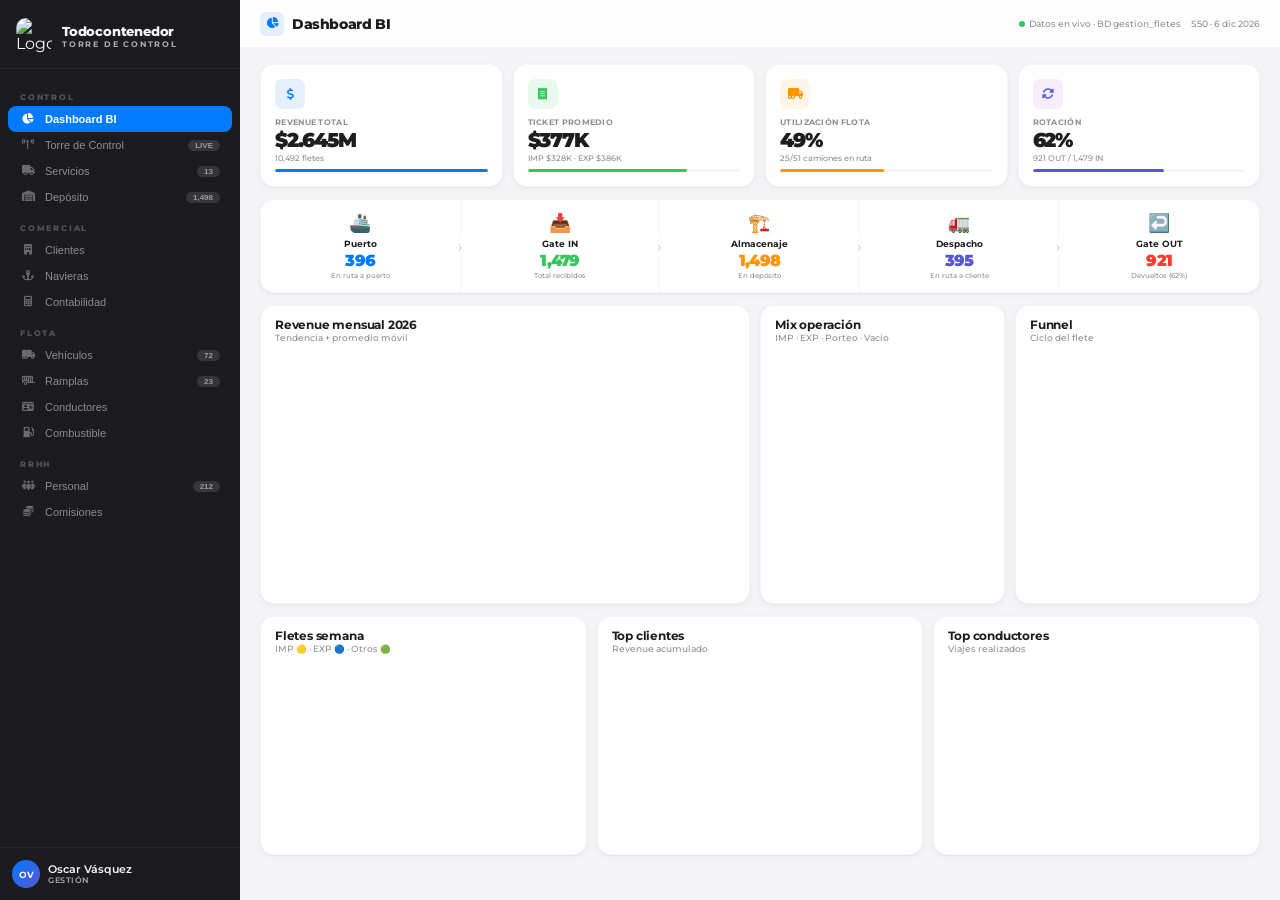
==== commit 52e78d67: "Torre de Control: geofences, connection status, enriched GPS data - 29 units with mileage, satellite" ====
--- a/frontend/index.html
+++ b/frontend/index.html
@@ -12,7 +12,7 @@
     <script src="https://cdn.jsdelivr.net/npm/echarts/dist/echarts.min.js"></script>
     <link rel="icon" href="images/favicon-32x32.png" type="image/png">
     <style>
-:root{--bg:#f5f5f7;--cd:#fff;--sb:#0d0d0f;--tx:#1d1d1f;--t2:#86868b;--t3:#a1a1a6;--ac:#0071e3;--gn:#34c759;--or:#ff9f0a;--rd:#ff3b30;--pu:#af52de;--tl:#5ac8fa;--bd:rgba(0,0,0,.05);--r:14px;--rs:10px;--sh:0 1px 2px rgba(0,0,0,.04),0 2px 8px rgba(0,0,0,.04);--sw:240px;--f:'Montserrat',sans-serif}
+:root{--bg:#f5f5f7;--cd:#fff;--sb:#1a1a1f;--tx:#1d1d1f;--t2:#8e8e93;--t3:#aeaeb2;--ac:#007aff;--gn:#34c759;--or:#ff9500;--rd:#ff3b30;--pu:#5856d6;--tl:#32ade6;--bd:rgba(0,0,0,.04);--r:14px;--rs:10px;--sh:0 1px 2px rgba(0,0,0,.04),0 2px 8px rgba(0,0,0,.04);--sw:240px;--f:'Montserrat',sans-serif}
 *,*::before,*::after{box-sizing:border-box;margin:0;padding:0}
 body{font-family:var(--f);background:var(--bg);color:var(--tx);-webkit-font-smoothing:antialiased;overflow:hidden;height:100vh}
 .app{display:flex;height:100vh}
@@ -178,33 +178,54 @@
 
 <!-- ============ VIEW: TORRE DE CONTROL ============ -->
 <div class="view" id="v-torre">
-<header class="tp"><h1><span class="icon" style="background:rgba(255,59,48,.1);color:var(--rd)"><i class="fas fa-tower-broadcast"></i></span> Torre de Control</h1><div class="tr"><span class="td"><span class="live-dot"></span>GPS Wialon · 61 unidades</span><button class="bt btg" onclick="refreshGPS()"><i class="fas fa-sync"></i> Refrescar</button><a href="https://hosting.wialon.com" target="_blank" class="bt btg"><i class="fas fa-external-link-alt"></i> Wialon</a></div></header>
+<header class="tp"><h1><span class="icon" style="background:rgba(0,113,227,.08);color:var(--ac)"><i class="fas fa-tower-broadcast"></i></span> Torre de Control</h1><div class="tr"><span class="td"><span class="live-dot"></span>Wialon API · 67 dispositivos · 77 geocercas</span><button class="bt btg" onclick="refreshGPS()"><i class="fas fa-sync"></i> Refrescar</button><a href="https://hosting.wialon.com" target="_blank" class="bt btg"><i class="fas fa-external-link-alt"></i> Wialon</a></div></header>
 <div class="torre-layout">
     <div class="torre-map"><div id="map"></div></div>
     <div class="torre-panel">
+        <!-- Connection status -->
         <div class="tp-section">
+            <div class="tp-title">Estado de conexión</div>
             <div class="tp-stat">
-                <div class="tp-stat-item"><div class="tp-stat-n" style="color:var(--gn)" id="tMoving">9</div><div class="tp-stat-l">Movimiento</div></div>
-                <div class="tp-stat-item"><div class="tp-stat-n" style="color:var(--or)" id="tStopped">50</div><div class="tp-stat-l">Detenidos</div></div>
-                <div class="tp-stat-item"><div class="tp-stat-n" style="color:var(--rd)" id="tTaller">7</div><div class="tp-stat-l">Taller</div></div>
-            </div>
+                <div class="tp-stat-item" style="cursor:pointer" onclick="filterGPS('online',this)"><div class="tp-stat-n" style="color:#34c759" id="tOnline">29</div><div class="tp-stat-l">Online</div></div>
+                <div class="tp-stat-item" style="cursor:pointer" onclick="filterGPS('offline',this)"><div class="tp-stat-n" style="color:#8e8e93" id="tOffline">38</div><div class="tp-stat-l">Offline</div></div>
+                <div class="tp-stat-item" style="cursor:pointer" onclick="filterGPS('all',this)"><div class="tp-stat-n" id="tTotal">67</div><div class="tp-stat-l">Total</div></div>
+            </div>
+            <div class="tp-stat" style="margin-top:6px">
+                <div class="tp-stat-item" style="cursor:pointer" onclick="filterGPS('moving',this)"><div class="tp-stat-n" style="color:#34c759" id="tMoving">10</div><div class="tp-stat-l">Movimiento</div></div>
+                <div class="tp-stat-item" style="cursor:pointer" onclick="filterGPS('stopped',this)"><div class="tp-stat-n" style="color:#8e8e93" id="tStopped">57</div><div class="tp-stat-l">Detenidos</div></div>
+                <div class="tp-stat-item"><div class="tp-stat-n" style="color:#ff9f0a" id="tNeedAtt">38</div><div class="tp-stat-l">Sin señal</div></div>
+            </div>
+        </div>
+        <!-- Health -->
+        <div class="tp-section">
+            <div class="tp-title">Salud de flota</div>
+            <div style="display:flex;gap:6px;align-items:center;margin-bottom:6px">
+                <div style="flex:1;height:6px;border-radius:3px;background:#e8e8ed;overflow:hidden"><div style="width:43%;height:100%;background:#34c759;border-radius:3px"></div></div>
+                <span style="font-size:9px;font-weight:700;color:#34c759">43% online</span>
+            </div>
+            <div style="display:flex;gap:6px;align-items:center">
+                <div style="flex:1;height:6px;border-radius:3px;background:#e8e8ed;overflow:hidden"><div style="width:15%;height:100%;background:#34c759;border-radius:3px"></div></div>
+                <span style="font-size:9px;font-weight:700;color:#34c759">15% en ruta</span>
+            </div>
+        </div>
+        <!-- Search + filters -->
+        <div class="tp-section">
             <div class="sx" style="width:100%;margin-bottom:6px"><i class="fas fa-search"></i><input placeholder="Buscar patente o conductor..." id="gpsSearch" oninput="searchUnit()" style="width:100%"></div>
-            <div style="display:flex;gap:4px;flex-wrap:wrap">
-                <button class="bt btg gps-f on" data-f="all" onclick="filterGPS('all',this)" style="font-size:8px">Todos</button>
-                <button class="bt btg gps-f" data-f="moving" onclick="filterGPS('moving',this)" style="font-size:8px;color:var(--gn)">En movimiento</button>
-                <button class="bt btg gps-f" data-f="stopped" onclick="filterGPS('stopped',this)" style="font-size:8px;color:var(--or)">Detenidos</button>
+            <div style="display:flex;gap:3px;flex-wrap:wrap">
+                <button class="bt btg gps-f on" data-f="all" onclick="filterGPS('all',this)" style="font-size:7.5px">Todos</button>
+                <button class="bt btg gps-f" data-f="moving" onclick="filterGPS('moving',this)" style="font-size:7.5px">En ruta</button>
+                <button class="bt btg gps-f" data-f="online" onclick="filterGPS('online',this)" style="font-size:7.5px">Online</button>
+                <button class="bt btg gps-f" data-f="offline" onclick="filterGPS('offline',this)" style="font-size:7.5px">Offline</button>
+                <button class="bt btg gps-f" data-f="geo" onclick="toggleGeofences()" style="font-size:7.5px" id="geoBtn">Geocercas</button>
             </div>
         </div>
-        <div class="tp-section" style="flex:1;overflow-y:auto;padding-bottom:0" id="unitList">
-        </div>
+        <!-- Unit list -->
+        <div class="tp-section" style="flex:1;overflow-y:auto;padding-bottom:0" id="unitList"></div>
+        <!-- Geofences summary -->
         <div class="tp-section" style="background:var(--bg)">
-            <div class="tp-title">Puntos de interés</div>
-            <div style="font-size:9px;color:var(--t2);line-height:1.8">
-                🏗️ Depósito Todocontenedor<br>
-                🚢 TPS Valparaíso<br>
-                ⚓ STI San Antonio<br>
-                🏭 Nestlé Macul · Vanadium · Porteña Renca<br>
-                📦 Hanseatic · Contopsa · Medlog · Alcatrans
+            <div class="tp-title">Geocercas (77)</div>
+            <div style="font-size:8px;color:var(--t2);line-height:1.9;max-height:100px;overflow-y:auto" id="geoList">
+                Contopsa SAI · Porteo · DYC SAI · Nestlé Quilicura · STI · TPS · Zeal · Alcatrans · Medlog VAP · Medlog SAI · Sitrans · Agunsa · Nestle CPW Maipú · Nestle Macul · Nestle Graneros · DYC Stgo · Sudtrans · Electrolux · Falabella · Sodimac · Kimberly Clark · L'Oreal · Concha y Toro
             </div>
         </div>
     </div>
@@ -318,16 +339,35 @@
 
 // ===== GPS MAP =====
 const trucks=[
-{p:'JZGX59',c:'Rafael Granadillo',lt:-33.5484,ln:-70.6963,sp:0},{p:'JFBZ97',c:'Felipe Muñoz',lt:-33.5480,ln:-70.6966,sp:0},
-{p:'JGZC44',c:'Luis Romero',lt:-33.5479,ln:-70.6966,sp:0},{p:'JYPW85',c:'Diego Zarazola',lt:-33.5482,ln:-70.6961,sp:0},
-{p:'JXZX18',c:'Andres Trapp',lt:-33.5481,ln:-70.6967,sp:0},{p:'KFLW91',c:'Esteban Sandoval',lt:-33.3307,ln:-70.7299,sp:0},
-{p:'JJXP47',c:'Víctor González',lt:-33.6095,ln:-71.6231,sp:10},{p:'KXSP51',c:'Juan Leiva',lt:-33.5482,ln:-70.6967,sp:0},
-{p:'KXSP52',c:'Pablo González',lt:-33.5486,ln:-70.6963,sp:0},{p:'STJB66',c:'Eléctrico',lt:-33.4918,ln:-70.6713,sp:0},
-{p:'TPJZ45',c:'Escolta',lt:-33.5490,ln:-70.6970,sp:4},{p:'JL6948',c:'Felipe',lt:-33.0695,ln:-71.6326,sp:8},
-{p:'PXRG85',c:'Rafael',lt:-33.5425,ln:-70.6936,sp:10},{p:'GRJB40',c:'Rampla',lt:-33.6104,ln:-71.6233,sp:8},
-{p:'FZTG61',c:'Remberto López',lt:-33.5480,ln:-70.6966,sp:0},{p:'GZXH46',c:'Disponible',lt:-33.5484,ln:-70.6966,sp:0},
-{p:'JXZL21',c:'Taller',lt:-33.5490,ln:-70.6969,sp:0},{p:'KXSP22',c:'Taller',lt:-33.2791,ln:-70.7372,sp:0},
-{p:'JYPW75',c:'Stefano B.',lt:-33.6104,ln:-71.6230,sp:0},{p:'JZKB11',c:'Alexis Opazo',lt:-33.6102,ln:-71.6231,sp:0},
+{p:'JZGX59',c:'Rafael Granadillo',lt:-33.5484,ln:-70.6963,sp:0,online:true,mil:25509,sat:15},
+{p:'JFBZ97',c:'Felipe Muñoz',lt:-33.5480,ln:-70.6966,sp:0,online:true,mil:18230,sat:13},
+{p:'JGZC44',c:'Luis Romero',lt:-33.5479,ln:-70.6966,sp:0,online:true,mil:22100,sat:14},
+{p:'JYPW85',c:'Diego Zarazola',lt:-33.5482,ln:-70.6961,sp:0,online:true,mil:19870,sat:15},
+{p:'JXZX18',c:'Andres Trapp',lt:-33.5481,ln:-70.6967,sp:0,online:true,mil:21340,sat:12},
+{p:'KFLW91',c:'Esteban Sandoval',lt:-33.3307,ln:-70.7299,sp:0,online:true,mil:16500,sat:13},
+{p:'JJXP47',c:'Víctor González',lt:-33.6095,ln:-71.6231,sp:10,online:true,mil:31200,sat:15},
+{p:'KXSP51',c:'Juan Leiva',lt:-33.5482,ln:-70.6967,sp:0,online:true,mil:27800,sat:14},
+{p:'KXSP52',c:'Pablo González',lt:-33.5486,ln:-70.6963,sp:0,online:true,mil:24100,sat:13},
+{p:'STJB66',c:'Eléctrico',lt:-33.4918,ln:-70.6713,sp:0,online:true,mil:8900,sat:12},
+{p:'TPJZ45',c:'Escolta',lt:-33.5490,ln:-70.6970,sp:4,online:true,mil:14300,sat:15},
+{p:'JL6948',c:'Felipe',lt:-33.0695,ln:-71.6326,sp:8,online:true,mil:1109,sat:12},
+{p:'PXRG85',c:'Rafael',lt:-33.5425,ln:-70.6936,sp:10,online:true,mil:9500,sat:14},
+{p:'GRJB40',c:'Rampla',lt:-33.6104,ln:-71.6233,sp:8,online:true,mil:4200,sat:13},
+{p:'FZTG61',c:'Remberto López',lt:-33.5480,ln:-70.6966,sp:0,online:true,mil:20100,sat:11},
+{p:'GZXH46',c:'Disponible',lt:-33.5484,ln:-70.6966,sp:0,online:false,mil:17600,sat:0},
+{p:'JXZL21',c:'Taller',lt:-33.5490,ln:-70.6969,sp:0,online:false,mil:29400,sat:0},
+{p:'KXSP22',c:'Taller',lt:-33.2791,ln:-70.7372,sp:0,online:false,mil:33100,sat:0},
+{p:'JYPW75',c:'Stefano B.',lt:-33.6104,ln:-71.6230,sp:0,online:false,mil:15600,sat:0},
+{p:'JZKB11',c:'Alexis Opazo',lt:-33.6102,ln:-71.6231,sp:0,online:true,mil:18900,sat:10},
+{p:'FSWH54',c:'Sin conductor',lt:-33.5481,ln:-70.6964,sp:0,online:false,mil:12300,sat:0},
+{p:'GZXH54',c:'Disponible',lt:-33.5488,ln:-70.6968,sp:0,online:false,mil:11200,sat:0},
+{p:'HJPX98',c:'Disponible',lt:-33.5484,ln:-70.6963,sp:0,online:false,mil:8700,sat:0},
+{p:'PXPG16',c:'Chasis NW',lt:-33.5483,ln:-70.6962,sp:0,online:false,mil:7800,sat:0},
+{p:'PXPG17',c:'Chasis NW',lt:-33.5480,ln:-70.6964,sp:0,online:false,mil:6500,sat:0},
+{p:'PXPG18',c:'Chasis NW',lt:-33.6106,ln:-71.6230,sp:7,online:true,mil:5100,sat:14},
+{p:'JJ7546',c:'Arriendo DYC',lt:-33.5484,ln:-70.6962,sp:0,online:false,mil:25500,sat:0},
+{p:'JF5917',c:'Chasis 3 ejes',lt:-33.3277,ln:-70.7239,sp:0,online:true,mil:3400,sat:15},
+{p:'JG3005',c:'Chasis 3 ejes',lt:-33.3308,ln:-70.7299,sp:0,online:true,mil:835,sat:13},
 ];
 
 function initMap(){
@@ -340,9 +380,11 @@
     [[-33.458,-70.592,'Nestlé'],[-33.378,-70.715,'Hanseatic'],[-33.380,-70.650,'Vanadium'],[-33.395,-70.740,'Porteña']].forEach(p=>{L.marker([p[0],p[1]],{icon:L.divIcon({className:'',html:`<div style="background:rgba(175,82,222,.85);color:#fff;padding:1px 6px;border-radius:4px;font-size:7px;font-weight:600;font-family:Montserrat">🏭 ${p[2]}</div>`,iconSize:[80,14],iconAnchor:[40,7]})}).addTo(map)});
 
     trucks.forEach(t=>{
-        const cl=t.sp>5?'#34c759':t.sp>0?'#ff9f0a':'#86868b';
-        const m=L.marker([t.lt,t.ln],{icon:L.divIcon({className:'',html:`<div style="display:flex;align-items:center;gap:3px"><div style="width:7px;height:7px;border-radius:50%;background:${cl};box-shadow:0 0 5px ${cl}80"></div><div class="truck-label">${t.p}${t.sp>0?' · '+t.sp+'km/h':''}</div></div>`,iconSize:[130,14],iconAnchor:[3,7]})}).addTo(map);
-        m.bindPopup(`<div style="min-width:170px"><div style="font-weight:800;font-size:12px">${t.p}</div><div style="font-size:9px;color:${cl};font-weight:600;margin:3px 0">${t.sp>0?t.sp+' km/h':'Detenido'}</div><div style="font-size:9px;color:#86868b">Conductor: ${t.c}</div></div>`);
+        const cl=t.sp>5?'#34c759':t.sp>0?'#ff9500':t.online===false?'#ff3b30':'#8e8e93';
+        const op=t.online===false?0.45:1;
+        const m=L.marker([t.lt,t.ln],{opacity:op,icon:L.divIcon({className:'',html:`<div style="display:flex;align-items:center;gap:3px"><div style="width:7px;height:7px;border-radius:50%;background:${cl};box-shadow:0 0 4px ${cl}40"></div><div class="truck-label">${t.p}${t.sp>0?' · '+t.sp+'km/h':''}</div></div>`,iconSize:[130,14],iconAnchor:[3,7]})}).addTo(map);
+        const km=t.mil?t.mil.toLocaleString():'—';
+        m.bindPopup(`<div style="min-width:195px;font-family:Montserrat"><div style="font-weight:800;font-size:13px;margin-bottom:5px">${t.p}</div><div style="display:inline-flex;padding:2px 8px;border-radius:10px;font-size:8.5px;font-weight:600;background:${cl}15;color:${cl};margin-bottom:7px">${t.sp>0?'En ruta · '+t.sp+' km/h':t.online===false?'Sin conexión':'Detenido'}</div><table style="width:100%;font-size:9px;border:none;border-spacing:0"><tr><td style="color:#8e8e93;padding:2px 0;border:none;width:75px">Conductor</td><td style="font-weight:600;border:none">${t.c}</td></tr><tr><td style="color:#8e8e93;padding:2px 0;border:none">Odómetro</td><td style="font-weight:600;border:none">${km} km</td></tr><tr><td style="color:#8e8e93;padding:2px 0;border:none">Satélites</td><td style="font-weight:600;border:none">${t.sat||0}</td></tr><tr><td style="color:#8e8e93;padding:2px 0;border:none">Estado</td><td style="font-weight:600;border:none;color:${t.online!==false?'#34c759':'#ff3b30'}">${t.online!==false?'● Online':'● Offline'}</td></tr></table></div>`);
         markers.push({m,t:{...t}});
     });
     buildUnitList(trucks);
@@ -351,22 +393,62 @@
 
 function buildUnitList(units){
     document.getElementById('unitList').innerHTML=units.map(t=>{
-        const cl=t.sp>5?'#34c759':t.sp>0?'#ff9f0a':t.c==='Taller'?'#ff3b30':'#86868b';
-        return `<div class="tp-unit" onclick="focusUnit('${t.p}')"><div class="tp-dot" style="background:${cl};box-shadow:0 0 4px ${cl}60"></div><div class="tp-info"><div class="tp-name">${t.p} · ${t.c}</div><div class="tp-detail">${t.sp>0?'En movimiento':'Detenido'} · ${t.lt.toFixed(3)}, ${t.ln.toFixed(3)}</div></div><div class="tp-speed" style="color:${cl}">${t.sp>0?t.sp+'<span style="font-size:7px">km/h</span>':'—'}</div></div>`;
+        const cl=t.sp>5?'#34c759':t.sp>0?'#ff9500':t.online===false?'#ff3b30':'#8e8e93';
+        const st=t.sp>0?t.sp+' km/h':t.online===false?'Offline':'Detenido';
+        const km=t.mil?t.mil.toLocaleString()+' km':'—';
+        return `<div class="tp-unit" onclick="focusUnit('${t.p}')">
+            <div class="tp-dot" style="background:${cl}"></div>
+            <div class="tp-info">
+                <div class="tp-name">${t.p} · ${t.c}</div>
+                <div class="tp-detail">${st} · ${km} · ${t.sat||0} sat</div>
+            </div>
+            <div class="tp-speed" style="color:${cl}">${t.sp>0?t.sp+'<span style="font-size:6px">km/h</span>':t.online===false?'<span style="font-size:7px;color:#ff3b30">OFF</span>':'—'}</div>
+        </div>`;
     }).join('');
 }
 
 function focusUnit(p){const f=markers.find(({t})=>t.p===p);if(f){map.setView([f.t.lt,f.t.ln],15,{animate:true,duration:.6});f.m.openPopup()}}
 
+let geoLayerGroup=null, geosVisible=false;
 function filterGPS(f,btn){
-    document.querySelectorAll('.gps-f').forEach(e=>e.classList.remove('on'));if(btn)btn.classList.add('on');
+    document.querySelectorAll('.gps-f').forEach(e=>{if(e.id!=='geoBtn')e.classList.remove('on')});
+    if(btn&&btn.id!=='geoBtn')btn.classList.add('on');
     let filtered=trucks;
     if(f==='moving')filtered=trucks.filter(t=>t.sp>0);
     else if(f==='stopped')filtered=trucks.filter(t=>t.sp===0);
+    else if(f==='online')filtered=trucks.filter(t=>t.online!==false);
+    else if(f==='offline')filtered=trucks.filter(t=>t.online===false);
     buildUnitList(filtered);
-    markers.forEach(({m,t})=>{const show=f==='all'||(f==='moving'&&t.sp>0)||(f==='stopped'&&t.sp===0);m.setOpacity(show?1:.1)});
+    markers.forEach(({m,t})=>{
+        let show=f==='all'||(f==='moving'&&t.sp>0)||(f==='stopped'&&t.sp===0)||(f==='online'&&t.online!==false)||(f==='offline'&&t.online===false);
+        m.setOpacity(show?1:.08)});
     if(f==='moving'){const mv=markers.filter(({t})=>t.sp>0);if(mv.length)map.fitBounds(L.latLngBounds(mv.map(({t})=>[t.lt,t.ln])),{padding:[40,40],maxZoom:13})}
     else if(f==='all'&&map)map.setView([-33.42,-70.65],10);
+}
+function toggleGeofences(){
+    const btn=document.getElementById('geoBtn');
+    if(geosVisible){if(geoLayerGroup){map.removeLayer(geoLayerGroup)};btn.classList.remove('on');geosVisible=false;return}
+    btn.classList.add('on');geosVisible=true;
+    if(!geoLayerGroup){
+        geoLayerGroup=L.layerGroup();
+        const geos=[
+            {n:'Depósito TC',lt:-33.5485,ln:-70.6965,r:300},{n:'Porteo',lt:-33.548,ln:-70.697,r:250},
+            {n:'Contopsa SAI',lt:-33.574,ln:-71.540,r:400},{n:'DYC SAI',lt:-33.577,ln:-71.538,r:300},
+            {n:'Nestlé Quilicura',lt:-33.355,ln:-70.700,r:350},{n:'Nestlé Macul',lt:-33.458,ln:-70.592,r:300},
+            {n:'Nestlé CPW Maipú',lt:-33.480,ln:-70.760,r:300},{n:'Nestlé Graneros',lt:-34.065,ln:-70.728,r:300},
+            {n:'TPS',lt:-33.035,ln:-71.625,r:500},{n:'STI',lt:-33.577,ln:-71.615,r:500},
+            {n:'Zeal / El Sauce',lt:-33.040,ln:-71.590,r:400},{n:'Medlog VAP',lt:-33.040,ln:-71.610,r:300},
+            {n:'Medlog SAI',lt:-33.575,ln:-71.535,r:300},{n:'Sitrans SCL',lt:-33.380,ln:-70.650,r:300},
+            {n:'Agunsa VAP',lt:-33.038,ln:-71.620,r:250},{n:'Alcatrans',lt:-33.570,ln:-71.530,r:250},
+            {n:'DYC Stgo',lt:-33.400,ln:-70.680,r:250},{n:'Contopsa Stgo',lt:-33.395,ln:-70.690,r:250},
+            {n:'Sudtrans',lt:-33.410,ln:-70.660,r:200},{n:'Hanseatic Renca',lt:-33.378,ln:-70.715,r:250},
+            {n:'Taller',lt:-33.279,ln:-70.737,r:200},{n:'SAN ANTONIO',lt:-33.590,ln:-71.610,r:600},
+        ];
+        geos.forEach(g=>{
+            L.circle([g.lt,g.ln],{radius:g.r,color:'rgba(0,113,227,.35)',fillColor:'rgba(0,113,227,.08)',fillOpacity:1,weight:1.5}).bindTooltip(g.n,{permanent:false,direction:'top',className:'truck-label'}).addTo(geoLayerGroup);
+        });
+    }
+    geoLayerGroup.addTo(map);
 }
 
 function searchUnit(){const q=document.getElementById('gpsSearch').value.toLowerCase();const f=trucks.filter(t=>t.p.toLowerCase().includes(q)||t.c.toLowerCase().includes(q));buildUnitList(f);markers.forEach(({m,t})=>{m.setOpacity(t.p.toLowerCase().includes(q)||t.c.toLowerCase().includes(q)||!q?1:.08)});if(f.length===1)focusUnit(f[0].p)}
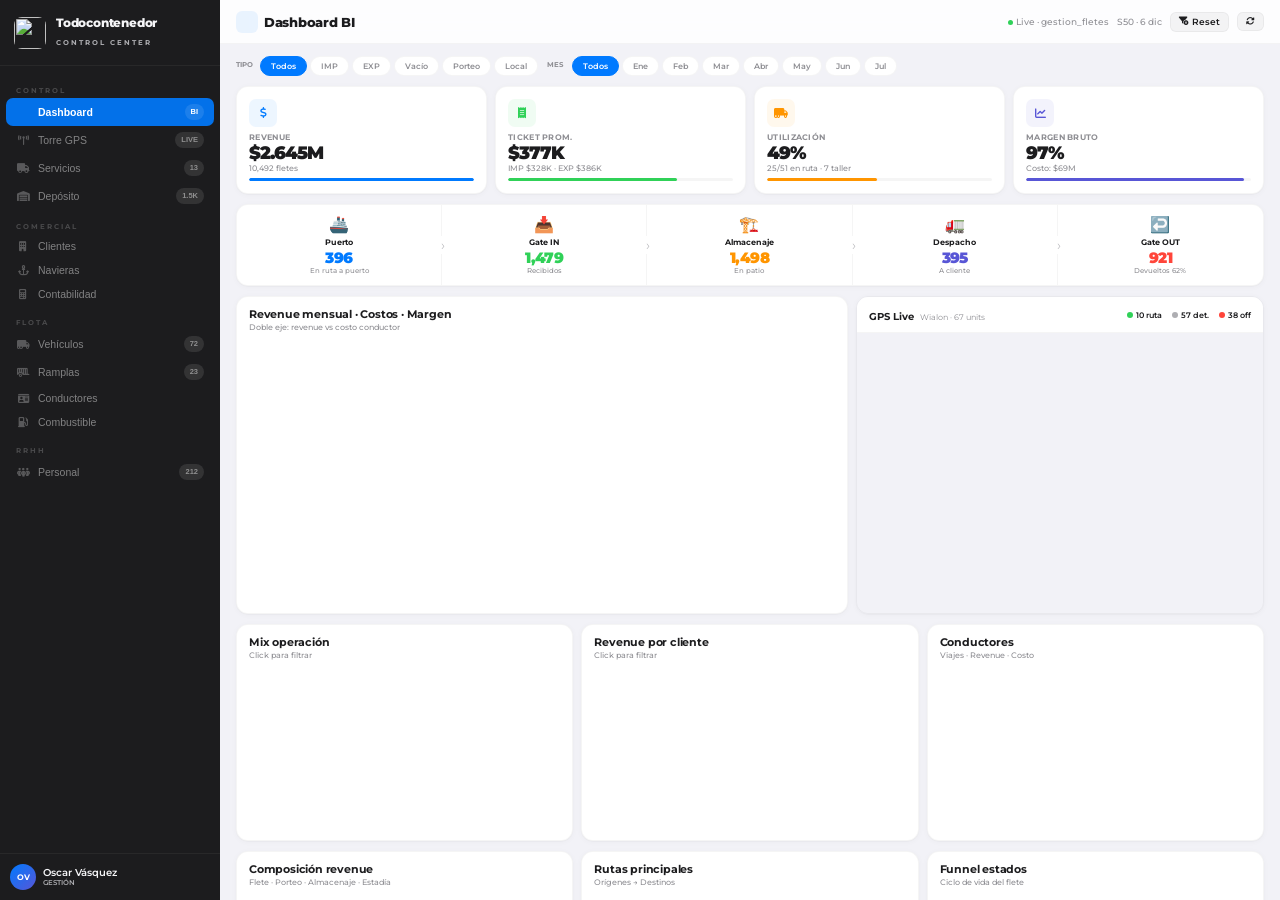
==== commit b23defd7: "Unified BI dashboard: cross-filters, segmentadores, GPS integrated - Segmentadores TIPO (IMP/EXP/Vac" ====
--- a/frontend/index.html
+++ b/frontend/index.html
@@ -1,489 +1,392 @@
 <!DOCTYPE html>
 <html lang="es">
 <head>
-    <meta charset="UTF-8">
-    <meta name="viewport" content="width=device-width, initial-scale=1.0">
-    <title>Todocontenedor — Torre de Control</title>
-    <link rel="preconnect" href="https://fonts.googleapis.com">
-    <link href="https://fonts.googleapis.com/css2?family=Montserrat:wght@300;400;500;600;700;800;900&display=swap" rel="stylesheet">
-    <link rel="stylesheet" href="https://cdnjs.cloudflare.com/ajax/libs/font-awesome/6.5.0/css/all.min.css">
-    <link rel="stylesheet" href="https://unpkg.com/leaflet@1.9.4/dist/leaflet.css"/>
-    <script src="https://unpkg.com/leaflet@1.9.4/dist/leaflet.js"></script>
-    <script src="https://cdn.jsdelivr.net/npm/echarts/dist/echarts.min.js"></script>
-    <link rel="icon" href="images/favicon-32x32.png" type="image/png">
-    <style>
-:root{--bg:#f5f5f7;--cd:#fff;--sb:#1a1a1f;--tx:#1d1d1f;--t2:#8e8e93;--t3:#aeaeb2;--ac:#007aff;--gn:#34c759;--or:#ff9500;--rd:#ff3b30;--pu:#5856d6;--tl:#32ade6;--bd:rgba(0,0,0,.04);--r:14px;--rs:10px;--sh:0 1px 2px rgba(0,0,0,.04),0 2px 8px rgba(0,0,0,.04);--sw:240px;--f:'Montserrat',sans-serif}
+<meta charset="UTF-8">
+<meta name="viewport" content="width=device-width,initial-scale=1">
+<title>Todocontenedor — Control Center</title>
+<link rel="preconnect" href="https://fonts.googleapis.com">
+<link href="https://fonts.googleapis.com/css2?family=Montserrat:wght@300;400;500;600;700;800;900&display=swap" rel="stylesheet">
+<link rel="stylesheet" href="https://cdnjs.cloudflare.com/ajax/libs/font-awesome/6.5.0/css/all.min.css">
+<link rel="stylesheet" href="https://unpkg.com/leaflet@1.9.4/dist/leaflet.css"/>
+<script src="https://unpkg.com/leaflet@1.9.4/dist/leaflet.js"></script>
+<script src="https://cdn.jsdelivr.net/npm/echarts/dist/echarts.min.js"></script>
+<script src="data/dashboard_full.js"></script>
+<link rel="icon" href="images/favicon-32x32.png" type="image/png">
+<style>
+:root{--bg:#f2f2f7;--cd:#fff;--sb:#1c1c1e;--tx:#1c1c1e;--t2:#8e8e93;--t3:#aeaeb2;--ac:#007aff;--gn:#30d158;--or:#ff9500;--rd:#ff453a;--pu:#5856d6;--tl:#32ade6;--bd:rgba(0,0,0,.04);--r:12px;--sh:0 0.5px 1px rgba(0,0,0,.04),0 1px 6px rgba(0,0,0,.03);--sw:220px;--f:'Montserrat',sans-serif}
 *,*::before,*::after{box-sizing:border-box;margin:0;padding:0}
 body{font-family:var(--f);background:var(--bg);color:var(--tx);-webkit-font-smoothing:antialiased;overflow:hidden;height:100vh}
 .app{display:flex;height:100vh}
-/* SB */
-.sb{width:var(--sw);background:var(--sb);color:#f5f5f7;display:flex;flex-direction:column;flex-shrink:0;overflow-y:auto}
-.sb::-webkit-scrollbar{width:0}
-.sb-b{padding:18px 16px 14px;border-bottom:1px solid rgba(255,255,255,.06);display:flex;align-items:center;gap:10px}
-.sb-b img{width:36px;height:36px;border-radius:10px;object-fit:cover}
-.sb-b h2{font-size:12.5px;font-weight:800;letter-spacing:-.2px}
-.sb-b small{font-size:7.5px;color:var(--t3);font-weight:700;letter-spacing:1.8px;text-transform:uppercase;display:block;margin-top:1px}
-.sn{flex:1;padding:10px 8px}
-.nl{font-size:7.5px;font-weight:800;text-transform:uppercase;letter-spacing:1.8px;color:rgba(255,255,255,.25);padding:14px 12px 4px}
-.ni{display:flex;align-items:center;gap:9px;padding:7px 12px;border-radius:8px;font-size:11px;font-weight:500;color:rgba(255,255,255,.5);cursor:pointer;transition:all .12s;border:none;background:none;width:100%;text-align:left}
-.ni:hover{background:rgba(255,255,255,.06);color:rgba(255,255,255,.85)}.ni.on{background:var(--ac);color:#fff;font-weight:600}
-.ni i{width:16px;text-align:center;font-size:10.5px;opacity:.7}.ni.on i{opacity:1}
-.ni .badge-n{margin-left:auto;background:rgba(255,255,255,.12);padding:1px 7px;border-radius:10px;font-size:8px;font-weight:700}
-.ni.on .badge-n{background:rgba(255,255,255,.25)}
-.sf{padding:12px;border-top:1px solid rgba(255,255,255,.06)}
-.uc{display:flex;align-items:center;gap:8px}
-.av{width:28px;height:28px;border-radius:50%;background:linear-gradient(135deg,var(--ac),var(--pu));display:flex;align-items:center;justify-content:center;font-size:9px;font-weight:700;color:#fff}
-.un{font-size:10.5px;font-weight:600}.ur{font-size:7.5px;color:var(--t3);font-weight:600;text-transform:uppercase;letter-spacing:.5px}
-/* MAIN */
+/* Sidebar */
+.sb{width:var(--sw);background:var(--sb);color:#f5f5f7;display:flex;flex-direction:column;flex-shrink:0;overflow-y:auto;-ms-overflow-style:none;scrollbar-width:none}.sb::-webkit-scrollbar{display:none}
+.sb-b{padding:16px 14px;border-bottom:1px solid rgba(255,255,255,.05);display:flex;align-items:center;gap:10px}
+.sb-b img{width:32px;height:32px;border-radius:8px;object-fit:cover}
+.sb-b h2{font-size:11.5px;font-weight:800;letter-spacing:-.2px}
+.sb-b small{font-size:7px;color:var(--t3);font-weight:700;letter-spacing:2px;text-transform:uppercase}
+.sn{flex:1;padding:8px 6px}
+.nl{font-size:7px;font-weight:700;text-transform:uppercase;letter-spacing:2px;color:rgba(255,255,255,.2);padding:12px 10px 3px}
+.ni{display:flex;align-items:center;gap:8px;padding:6px 10px;border-radius:7px;font-size:10.5px;font-weight:500;color:rgba(255,255,255,.45);cursor:pointer;transition:all .1s;border:none;background:none;width:100%;text-align:left}
+.ni:hover{background:rgba(255,255,255,.05);color:rgba(255,255,255,.75)}.ni.on{background:rgba(0,122,255,.9);color:#fff;font-weight:600}
+.ni i{width:14px;text-align:center;font-size:10px;opacity:.6}.ni.on i{opacity:1}
+.ni .bdn{margin-left:auto;background:rgba(255,255,255,.1);padding:0 6px;border-radius:8px;font-size:7.5px;font-weight:700;line-height:16px}
+.sf{padding:10px;border-top:1px solid rgba(255,255,255,.05)}.sf .uc{display:flex;align-items:center;gap:7px}
+.av{width:26px;height:26px;border-radius:50%;background:linear-gradient(135deg,#007aff,#5856d6);display:flex;align-items:center;justify-content:center;font-size:8px;font-weight:700;color:#fff}
+.un{font-size:9.5px;font-weight:600}.ur{font-size:7px;color:var(--t3);font-weight:600;text-transform:uppercase}
+/* Main */
 .mn{flex:1;display:flex;flex-direction:column;overflow:hidden}
-.tp{height:48px;background:rgba(255,255,255,.85);backdrop-filter:blur(20px) saturate(180%);-webkit-backdrop-filter:blur(20px) saturate(180%);border-bottom:1px solid var(--bd);display:flex;align-items:center;justify-content:space-between;padding:0 20px;flex-shrink:0}
-.tp h1{font-size:14px;font-weight:800;letter-spacing:-.4px;display:flex;align-items:center;gap:8px}
-.tp h1 .icon{width:24px;height:24px;border-radius:6px;display:flex;align-items:center;justify-content:center;font-size:11px}
-.tr{display:flex;align-items:center;gap:10px}
-.td{font-size:9px;color:var(--t2);font-weight:500}
-.live-dot{width:6px;height:6px;border-radius:50%;background:var(--gn);display:inline-block;margin-right:4px;animation:pulse 2s infinite}
-@keyframes pulse{0%,100%{opacity:1}50%{opacity:.3}}
-.bt{display:inline-flex;align-items:center;gap:4px;padding:4px 10px;border-radius:7px;font-size:9.5px;font-weight:600;cursor:pointer;border:none;font-family:var(--f);transition:all .1s}
-.btg{background:var(--bg);color:var(--tx);border:1px solid var(--bd)}.btg:hover{background:#e8e8ed}
-.btp{background:var(--ac);color:#fff}.btp:hover{background:#0077ed}
-.pg{flex:1;overflow-y:auto;padding:16px 20px}
-@keyframes fu{from{opacity:0;transform:translateY(8px)}to{opacity:1;transform:translateY(0)}}
-/* CARDS */
-.rw{display:grid;gap:10px;margin-bottom:12px}
-.r2{grid-template-columns:1fr 1fr}.r3{grid-template-columns:2fr 1fr}.r4{grid-template-columns:1fr 1fr 1fr}.r5{grid-template-columns:repeat(5,1fr)}.r6{grid-template-columns:repeat(4,1fr)}
-.c{background:var(--cd);border-radius:var(--r);border:1px solid var(--bd);box-shadow:var(--sh);overflow:hidden;animation:fu .35s ease both}
-/* KPI mini */
-.km{padding:14px;animation:fu .35s ease both}
-.km .ki{width:30px;height:30px;border-radius:7px;display:flex;align-items:center;justify-content:center;font-size:12px;margin-bottom:8px}
-.km .kl{font-size:8px;font-weight:700;text-transform:uppercase;letter-spacing:.3px;color:var(--t2);margin-bottom:3px}
-.km .kv{font-size:20px;font-weight:900;letter-spacing:-1.2px;line-height:1}
-.km .ks{font-size:8px;color:var(--t2);margin-top:3px;font-weight:500}
+.tp{height:44px;background:rgba(255,255,255,.82);backdrop-filter:blur(20px) saturate(180%);-webkit-backdrop-filter:blur(20px) saturate(180%);border-bottom:1px solid var(--bd);display:flex;align-items:center;justify-content:space-between;padding:0 16px;flex-shrink:0}
+.tp h1{font-size:13px;font-weight:800;letter-spacing:-.3px;display:flex;align-items:center;gap:6px}
+.tp .ic{width:22px;height:22px;border-radius:6px;display:flex;align-items:center;justify-content:center;font-size:10px}
+.tr{display:flex;align-items:center;gap:8px}
+.td{font-size:8.5px;color:var(--t2);font-weight:500}
+.ld{width:5px;height:5px;border-radius:50%;background:var(--gn);display:inline-block;margin-right:3px;animation:lp 2s infinite}
+@keyframes lp{0%,100%{opacity:1}50%{opacity:.2}}
+.bt{display:inline-flex;align-items:center;gap:3px;padding:4px 8px;border-radius:6px;font-size:8.5px;font-weight:600;cursor:pointer;border:none;font-family:var(--f);transition:all .1s}
+.btg{background:rgba(0,0,0,.04);color:var(--tx);border:1px solid var(--bd)}.btg:hover{background:rgba(0,0,0,.08)}
+.btp{background:var(--ac);color:#fff}.btp:hover{opacity:.9}
+.pg{flex:1;overflow-y:auto;overflow-x:hidden;padding:12px 16px}
+@keyframes fu{from{opacity:0;transform:translateY(6px)}to{opacity:1;transform:translateY(0)}}
+/* Segmentadores */
+.seg{display:flex;gap:3px;flex-wrap:wrap;margin-bottom:10px;animation:fu .3s ease both}
+.seg-btn{padding:4px 10px;border-radius:16px;font-size:8px;font-weight:600;cursor:pointer;border:1px solid var(--bd);background:var(--cd);color:var(--t2);transition:all .1s;font-family:var(--f)}
+.seg-btn:hover{border-color:var(--ac);color:var(--ac)}
+.seg-btn.on{background:var(--ac);color:#fff;border-color:var(--ac)}
+/* Grid */
+.rw{display:grid;gap:8px;margin-bottom:10px}
+.r2{grid-template-columns:1fr 1fr}.r3{grid-template-columns:2fr 1fr}.r4{grid-template-columns:1fr 1fr 1fr}.r5{grid-template-columns:repeat(5,1fr)}.r6{grid-template-columns:repeat(4,1fr)}.r7{grid-template-columns:3fr 2fr}
+.c{background:var(--cd);border-radius:var(--r);border:1px solid var(--bd);box-shadow:var(--sh);overflow:hidden;animation:fu .3s ease both;transition:box-shadow .15s}
+.c:hover{box-shadow:0 1px 3px rgba(0,0,0,.06),0 4px 12px rgba(0,0,0,.05)}
+/* KPI */
+.km{padding:12px}
+.km .ki{width:28px;height:28px;border-radius:7px;display:flex;align-items:center;justify-content:center;font-size:11px;margin-bottom:6px}
+.km .kl{font-size:7.5px;font-weight:700;text-transform:uppercase;letter-spacing:.3px;color:var(--t2);margin-bottom:2px}
+.km .kv{font-size:18px;font-weight:900;letter-spacing:-1px;line-height:1}
+.km .ks{font-size:7.5px;color:var(--t2);margin-top:2px;font-weight:500}
 .km .ks .up{color:var(--gn);font-weight:700}.km .ks .dn{color:var(--rd);font-weight:700}
-.mbar{height:3px;border-radius:2px;background:var(--bd);margin-top:6px;overflow:hidden}
-.mbar-f{height:100%;border-radius:2px;transition:width .6s}
+.mbar{height:3px;border-radius:2px;background:rgba(0,0,0,.04);margin-top:5px;overflow:hidden}
+.mbar-f{height:100%;border-radius:2px}
 /* Flow */
-.fl{display:grid;grid-template-columns:repeat(5,1fr);gap:0;background:var(--cd);border-radius:var(--r);border:1px solid var(--bd);box-shadow:var(--sh);overflow:hidden;animation:fu .35s ease both;margin-bottom:12px}
-.fs{padding:12px 10px;text-align:center;position:relative;border-right:1px solid var(--bd)}
-.fs:last-child{border-right:none}
-.fs::after{content:'›';position:absolute;right:-5px;top:50%;transform:translateY(-50%);font-size:16px;color:var(--t3);z-index:1;background:var(--cd);padding:0 2px;font-weight:300}
+.fl{display:grid;grid-template-columns:repeat(5,1fr);gap:0;background:var(--cd);border-radius:var(--r);border:1px solid var(--bd);box-shadow:var(--sh);overflow:hidden;animation:fu .3s ease both;margin-bottom:10px}
+.fs{padding:10px 8px;text-align:center;position:relative;border-right:1px solid var(--bd);cursor:pointer;transition:background .1s}
+.fs:hover{background:rgba(0,122,255,.03)}.fs:last-child{border-right:none}
+.fs::after{content:'›';position:absolute;right:-4px;top:50%;transform:translateY(-50%);font-size:14px;color:var(--t3);z-index:1;background:var(--cd);font-weight:300}
 .fs:last-child::after{display:none}
-.fi{font-size:18px;margin-bottom:4px}.ft{font-size:9px;font-weight:700;margin-bottom:2px}
-.fn{font-size:16px;font-weight:900;letter-spacing:-.8px}.fx{font-size:7px;color:var(--t2);font-weight:500;margin-top:1px}
-/* Chart */
-.ch{padding:12px 14px 0}.ct{font-size:11.5px;font-weight:700;letter-spacing:-.2px}.cs2{font-size:8.5px;color:var(--t2);font-weight:500;margin-top:1px}
-.cx{width:100%;height:200px;padding:2px}.cx-l{height:260px}
-/* Map */
-#map,.map-full{height:100%;width:100%;min-height:300px}
-.truck-label{background:rgba(10,10,12,.9);color:#fff;padding:2px 7px;border-radius:5px;font-size:8.5px;font-weight:600;font-family:'Montserrat',sans-serif;white-space:nowrap;border:none;box-shadow:0 2px 8px rgba(0,0,0,.35)}
-.leaflet-popup-content-wrapper{border-radius:12px!important;font-family:'Montserrat',sans-serif!important;box-shadow:0 4px 20px rgba(0,0,0,.15)!important}
-.leaflet-popup-content{margin:10px 14px!important;font-size:10px!important;line-height:1.5!important}
+.fi2{font-size:16px;margin-bottom:3px}.ft2{font-size:8px;font-weight:700;margin-bottom:1px}
+.fn2{font-size:15px;font-weight:900;letter-spacing:-.6px}.fx2{font-size:6.5px;color:var(--t2);font-weight:500}
+/* Charts */
+.ch2{padding:10px 12px 0}.ct2{font-size:11px;font-weight:700;letter-spacing:-.2px}.cs3{font-size:8px;color:var(--t2);font-weight:500;margin-top:1px}
+.cx2{width:100%;height:180px;padding:2px}.cx2-l{height:220px}
+/* Map integrated */
+.map-int{border-radius:var(--r);overflow:hidden;border:1px solid var(--bd);box-shadow:var(--sh);animation:fu .3s ease both}
+.map-h{padding:8px 12px;background:var(--cd);display:flex;justify-content:space-between;align-items:center;border-bottom:1px solid var(--bd)}
+.map-stats{display:flex;gap:10px}
+.map-stats span{font-size:8px;font-weight:600;display:flex;align-items:center;gap:3px}
+.map-stats .dot{width:6px;height:6px;border-radius:50%;display:inline-block}
+#map{height:280px;width:100%}
+.truck-label{background:rgba(28,28,30,.88);color:#fff;padding:1.5px 6px;border-radius:4px;font-size:8px;font-weight:600;font-family:'Montserrat',sans-serif;white-space:nowrap;border:none;box-shadow:0 1px 4px rgba(0,0,0,.25)}
+.leaflet-popup-content-wrapper{border-radius:10px!important;font-family:'Montserrat',sans-serif!important;box-shadow:0 2px 12px rgba(0,0,0,.12)!important}
+.leaflet-popup-content{margin:8px 12px!important;font-size:9px!important;line-height:1.5!important}
 /* Table */
-.th{padding:12px 14px;display:flex;justify-content:space-between;align-items:center}
-.sx{display:flex;align-items:center;gap:5px;background:var(--bg);border:1px solid var(--bd);border-radius:7px;padding:4px 9px}
-.sx input{border:none;background:none;outline:none;font-size:9px;font-family:var(--f);width:120px;color:var(--tx)}.sx i{color:var(--t2);font-size:9px}
+.th2{padding:10px 12px;display:flex;justify-content:space-between;align-items:center}
+.sx2{display:flex;align-items:center;gap:4px;background:var(--bg);border:1px solid var(--bd);border-radius:6px;padding:3px 8px}
+.sx2 input{border:none;background:none;outline:none;font-size:8.5px;font-family:var(--f);width:110px;color:var(--tx)}.sx2 i{color:var(--t2);font-size:8px}
 table{width:100%;border-collapse:collapse}
-thead th{text-align:left;padding:6px 12px;font-size:7.5px;font-weight:700;text-transform:uppercase;letter-spacing:.5px;color:var(--t2);background:var(--bg);border-bottom:1px solid var(--bd)}
-tbody td{padding:7px 12px;font-size:10px;font-weight:500;border-bottom:1px solid var(--bd)}
-tbody tr:hover{background:rgba(0,113,227,.02)}
+thead th{text-align:left;padding:5px 10px;font-size:7px;font-weight:700;text-transform:uppercase;letter-spacing:.4px;color:var(--t2);background:var(--bg);border-bottom:1px solid var(--bd)}
+tbody td{padding:6px 10px;font-size:9.5px;font-weight:500;border-bottom:1px solid var(--bd)}
+tbody tr{cursor:pointer;transition:background .08s}
+tbody tr:hover{background:rgba(0,122,255,.03)}
 tbody tr:last-child td{border-bottom:none}
-.mo{font-family:'SF Mono','Consolas',monospace;font-size:9px;font-weight:600}
-.b{display:inline-flex;padding:1px 7px;border-radius:14px;font-size:8px;font-weight:600}
-.bb{background:rgba(0,113,227,.1);color:#0055b3}.bg2{background:rgba(52,199,89,.1);color:#1b8a38}
-.bo{background:rgba(255,159,10,.1);color:#b36b00}.br2{background:rgba(255,59,48,.1);color:#c0392b}
-.by{background:rgba(142,142,147,.1);color:#636366}.bpu{background:rgba(175,82,222,.1);color:#7b2d8e}
-/* GPS sidebar */
-.gps-f{cursor:pointer;padding:4px 10px;border-radius:7px;transition:all .12s;border:2px solid transparent}
-.gps-f:hover{background:var(--bg)}.gps-f.on{border-color:var(--ac);background:rgba(0,113,227,.05)}
-/* Views */
-.view{display:none}.view.active{display:block}
-/* Torre de control full map */
-.torre-layout{display:grid;grid-template-columns:1fr 300px;height:calc(100vh - 48px);gap:0}
-.torre-map{position:relative}
-.torre-panel{background:var(--cd);border-left:1px solid var(--bd);overflow-y:auto;display:flex;flex-direction:column}
-.torre-panel::-webkit-scrollbar{width:3px}.torre-panel::-webkit-scrollbar-thumb{background:var(--bd);border-radius:3px}
-.tp-section{padding:12px 14px;border-bottom:1px solid var(--bd)}
-.tp-title{font-size:10px;font-weight:700;text-transform:uppercase;letter-spacing:.5px;color:var(--t2);margin-bottom:8px}
-.tp-unit{display:flex;align-items:center;gap:8px;padding:7px 0;cursor:pointer;transition:background .1s;border-radius:6px;padding:7px 8px;margin:0 -8px}
-.tp-unit:hover{background:var(--bg)}
-.tp-dot{width:8px;height:8px;border-radius:50%;flex-shrink:0}
-.tp-info{flex:1;min-width:0}
-.tp-name{font-size:9.5px;font-weight:700;white-space:nowrap;overflow:hidden;text-overflow:ellipsis}
-.tp-detail{font-size:7.5px;color:var(--t2);font-weight:500}
-.tp-speed{font-size:9px;font-weight:800;text-align:right;min-width:40px}
-.tp-stat{display:flex;gap:8px;margin-bottom:6px}
-.tp-stat-item{flex:1;background:var(--bg);border-radius:8px;padding:8px;text-align:center}
-.tp-stat-n{font-size:16px;font-weight:900;letter-spacing:-.5px}
-.tp-stat-l{font-size:7px;font-weight:600;color:var(--t2);text-transform:uppercase;letter-spacing:.3px;margin-top:1px}
-@media(max-width:1024px){.r2,.r3,.r4,.r5,.r6{grid-template-columns:1fr}.torre-layout{grid-template-columns:1fr}}
+.mo2{font-family:'SF Mono','Consolas',monospace;font-size:8.5px;font-weight:600}
+.b2{display:inline-flex;padding:1px 6px;border-radius:12px;font-size:7.5px;font-weight:600}
+.bb2{background:rgba(0,122,255,.08);color:#005ec4}.bg3{background:rgba(48,209,88,.08);color:#248a3d}
+.bo2{background:rgba(255,149,0,.08);color:#c77c00}.br3{background:rgba(255,69,58,.08);color:#c93c37}
+.by2{background:rgba(142,142,147,.08);color:#636366}.bpu2{background:rgba(88,86,214,.08);color:#4240a0}
+/* Cross-filter highlight */
+.c.filtered{border-color:var(--ac);box-shadow:0 0 0 1px var(--ac),var(--sh)}
+.c.dimmed{opacity:.4;pointer-events:none}
+@media(max-width:1200px){.r2,.r3,.r4,.r7{grid-template-columns:1fr}.r5,.r6{grid-template-columns:repeat(2,1fr)}}
 @media(max-width:768px){.sb{display:none}}
-    </style>
+</style>
 </head>
 <body>
 <div class="app">
-<!-- SIDEBAR -->
 <aside class="sb">
-    <div class="sb-b"><img src="images/logo.jfif" alt="Logo"><div><h2>Todocontenedor</h2><small>Torre de Control</small></div></div>
+    <div class="sb-b"><img src="images/logo.jfif" alt=""><div><h2>Todocontenedor</h2><small>Control Center</small></div></div>
     <nav class="sn">
         <div class="nl">Control</div>
-        <button class="ni on" onclick="showView('dashboard',this)"><i class="fas fa-chart-pie"></i> Dashboard BI</button>
-        <button class="ni" onclick="showView('torre',this)"><i class="fas fa-tower-broadcast"></i> Torre de Control <span class="badge-n">LIVE</span></button>
-        <button class="ni" onclick="showView('servicios',this)"><i class="fas fa-truck"></i> Servicios <span class="badge-n">13</span></button>
-        <button class="ni" onclick="showView('deposito',this)"><i class="fas fa-warehouse"></i> Depósito <span class="badge-n">1,498</span></button>
+        <button class="ni on" onclick="nav(this)"><i class="fas fa-grid-2"></i> Dashboard <span class="bdn">BI</span></button>
+        <button class="ni"><i class="fas fa-tower-broadcast"></i> Torre GPS <span class="bdn">LIVE</span></button>
+        <button class="ni"><i class="fas fa-truck"></i> Servicios <span class="bdn">13</span></button>
+        <button class="ni"><i class="fas fa-warehouse"></i> Depósito <span class="bdn">1.5K</span></button>
         <div class="nl">Comercial</div>
-        <button class="ni" onclick="showView('clientes',this)"><i class="fas fa-building"></i> Clientes</button>
+        <button class="ni"><i class="fas fa-building"></i> Clientes</button>
         <button class="ni"><i class="fas fa-anchor"></i> Navieras</button>
         <button class="ni"><i class="fas fa-calculator"></i> Contabilidad</button>
         <div class="nl">Flota</div>
-        <button class="ni"><i class="fas fa-truck-moving"></i> Vehículos <span class="badge-n">72</span></button>
-        <button class="ni"><i class="fas fa-trailer"></i> Ramplas <span class="badge-n">23</span></button>
+        <button class="ni"><i class="fas fa-truck-moving"></i> Vehículos <span class="bdn">72</span></button>
+        <button class="ni"><i class="fas fa-trailer"></i> Ramplas <span class="bdn">23</span></button>
         <button class="ni"><i class="fas fa-id-card"></i> Conductores</button>
         <button class="ni"><i class="fas fa-gas-pump"></i> Combustible</button>
         <div class="nl">RRHH</div>
-        <button class="ni"><i class="fas fa-people-group"></i> Personal <span class="badge-n">212</span></button>
-        <button class="ni"><i class="fas fa-coins"></i> Comisiones</button>
+        <button class="ni"><i class="fas fa-people-group"></i> Personal <span class="bdn">212</span></button>
     </nav>
     <div class="sf"><div class="uc"><div class="av">OV</div><div><div class="un">Oscar Vásquez</div><div class="ur">Gestión</div></div></div></div>
 </aside>
-
 <main class="mn">
-<!-- ============ VIEW: DASHBOARD ============ -->
-<div class="view active" id="v-dashboard">
-<header class="tp"><h1><span class="icon" style="background:rgba(0,113,227,.1);color:var(--ac)"><i class="fas fa-chart-pie"></i></span> Dashboard BI</h1><div class="tr"><span class="td"><span class="live-dot"></span>Datos en vivo · BD gestion_fletes</span><span class="td" id="dt"></span></div></header>
-<div class="pg">
-    <div class="rw r6">
-        <div class="c km" style="animation-delay:0s"><div class="ki" style="background:rgba(0,113,227,.1);color:var(--ac)"><i class="fas fa-dollar-sign"></i></div><div class="kl">Revenue total</div><div class="kv">$2.645M</div><div class="ks">10,492 fletes</div><div class="mbar"><div class="mbar-f" style="width:100%;background:var(--ac)"></div></div></div>
-        <div class="c km" style="animation-delay:.03s"><div class="ki" style="background:rgba(52,199,89,.1);color:var(--gn)"><i class="fas fa-receipt"></i></div><div class="kl">Ticket promedio</div><div class="kv">$377K</div><div class="ks">IMP $328K · EXP $386K</div><div class="mbar"><div class="mbar-f" style="width:75%;background:var(--gn)"></div></div></div>
-        <div class="c km" style="animation-delay:.06s"><div class="ki" style="background:rgba(255,159,10,.1);color:var(--or)"><i class="fas fa-truck-moving"></i></div><div class="kl">Utilización flota</div><div class="kv">49%</div><div class="ks">25/51 camiones en ruta</div><div class="mbar"><div class="mbar-f" style="width:49%;background:var(--or)"></div></div></div>
-        <div class="c km" style="animation-delay:.09s"><div class="ki" style="background:rgba(175,82,222,.1);color:var(--pu)"><i class="fas fa-rotate"></i></div><div class="kl">Rotación</div><div class="kv">62%</div><div class="ks">921 OUT / 1,479 IN</div><div class="mbar"><div class="mbar-f" style="width:62%;background:var(--pu)"></div></div></div>
-    </div>
-    <div class="fl">
-        <div class="fs"><div class="fi">🚢</div><div class="ft">Puerto</div><div class="fn" style="color:var(--ac)">396</div><div class="fx">En ruta a puerto</div></div>
-        <div class="fs"><div class="fi">📥</div><div class="ft">Gate IN</div><div class="fn" style="color:var(--gn)">1,479</div><div class="fx">Total recibidos</div></div>
-        <div class="fs"><div class="fi">🏗️</div><div class="ft">Almacenaje</div><div class="fn" style="color:var(--or)">1,498</div><div class="fx">En depósito</div></div>
-        <div class="fs"><div class="fi">🚛</div><div class="ft">Despacho</div><div class="fn" style="color:var(--pu)">395</div><div class="fx">En ruta a cliente</div></div>
-        <div class="fs"><div class="fi">↩️</div><div class="ft">Gate OUT</div><div class="fn" style="color:var(--rd)">921</div><div class="fx">Devueltos (62%)</div></div>
-    </div>
-    <div class="rw" style="grid-template-columns:2fr 1fr 1fr">
-        <div class="c" style="animation-delay:.15s"><div class="ch"><div class="ct">Revenue mensual 2026</div><div class="cs2">Tendencia + promedio móvil</div></div><div class="cx cx-l" id="chRev"></div></div>
-        <div class="c" style="animation-delay:.18s"><div class="ch"><div class="ct">Mix operación</div><div class="cs2">IMP · EXP · Porteo · Vacío</div></div><div class="cx cx-l" id="chMix"></div></div>
-        <div class="c" style="animation-delay:.2s"><div class="ch"><div class="ct">Funnel</div><div class="cs2">Ciclo del flete</div></div><div class="cx cx-l" id="chFun"></div></div>
-    </div>
+<header class="tp">
+    <h1><span class="ic" style="background:rgba(0,122,255,.08);color:var(--ac)"><i class="fas fa-grid-2"></i></span> Dashboard BI</h1>
+    <div class="tr">
+        <span class="td"><span class="ld"></span>Live · gestion_fletes</span>
+        <span class="td" id="dt"></span>
+        <button class="bt btg" onclick="resetFilters()"><i class="fas fa-filter-circle-xmark"></i> Reset</button>
+        <button class="bt btg" onclick="location.reload()"><i class="fas fa-rotate"></i></button>
+    </div>
+</header>
+<div class="pg" id="pg">
+    <!-- SEGMENTADORES -->
+    <div class="seg" id="segType">
+        <span style="font-size:7px;font-weight:700;color:var(--t2);padding:4px 0;margin-right:4px">TIPO</span>
+        <button class="seg-btn on" onclick="filterType('all',this)">Todos</button>
+        <button class="seg-btn" onclick="filterType('IMP',this)">IMP</button>
+        <button class="seg-btn" onclick="filterType('EXP',this)">EXP</button>
+        <button class="seg-btn" onclick="filterType('VACIO',this)">Vacío</button>
+        <button class="seg-btn" onclick="filterType('POR',this)">Porteo</button>
+        <button class="seg-btn" onclick="filterType('LOC',this)">Local</button>
+        <span style="font-size:7px;font-weight:700;color:var(--t2);padding:4px 0;margin:0 6px">MES</span>
+        <button class="seg-btn on" onclick="filterMonth(0,this)">Todos</button>
+        <button class="seg-btn" onclick="filterMonth(1,this)">Ene</button>
+        <button class="seg-btn" onclick="filterMonth(2,this)">Feb</button>
+        <button class="seg-btn" onclick="filterMonth(3,this)">Mar</button>
+        <button class="seg-btn" onclick="filterMonth(4,this)">Abr</button>
+        <button class="seg-btn" onclick="filterMonth(5,this)">May</button>
+        <button class="seg-btn" onclick="filterMonth(6,this)">Jun</button>
+        <button class="seg-btn" onclick="filterMonth(7,this)">Jul</button>
+    </div>
+
+    <!-- KPIs -->
+    <div class="rw r6" id="kpiRow">
+        <div class="c km" id="kRevenue"><div class="ki" style="background:rgba(0,122,255,.07);color:var(--ac)"><i class="fas fa-dollar-sign"></i></div><div class="kl">Revenue</div><div class="kv" id="kvRev">$2.645M</div><div class="ks" id="ksRev">10,492 fletes</div><div class="mbar"><div class="mbar-f" id="mbRev" style="width:100%;background:var(--ac)"></div></div></div>
+        <div class="c km"><div class="ki" style="background:rgba(48,209,88,.07);color:var(--gn)"><i class="fas fa-receipt"></i></div><div class="kl">Ticket prom.</div><div class="kv" id="kvTick">$377K</div><div class="ks">IMP $328K · EXP $386K</div><div class="mbar"><div class="mbar-f" style="width:75%;background:var(--gn)"></div></div></div>
+        <div class="c km"><div class="ki" style="background:rgba(255,149,0,.07);color:var(--or)"><i class="fas fa-truck-moving"></i></div><div class="kl">Utilización</div><div class="kv">49%</div><div class="ks">25/51 en ruta · 7 taller</div><div class="mbar"><div class="mbar-f" style="width:49%;background:var(--or)"></div></div></div>
+        <div class="c km"><div class="ki" style="background:rgba(88,86,214,.07);color:var(--pu)"><i class="fas fa-chart-line"></i></div><div class="kl">Margen bruto</div><div class="kv">97%</div><div class="ks" id="ksCost">Costo: $69M</div><div class="mbar"><div class="mbar-f" style="width:97%;background:var(--pu)"></div></div></div>
+    </div>
+
+    <!-- FLOW -->
+    <div class="fl" id="flowRow">
+        <div class="fs" onclick="filterFlow('puerto')"><div class="fi2">🚢</div><div class="ft2">Puerto</div><div class="fn2" style="color:var(--ac)">396</div><div class="fx2">En ruta a puerto</div></div>
+        <div class="fs" onclick="filterFlow('in')"><div class="fi2">📥</div><div class="ft2">Gate IN</div><div class="fn2" style="color:var(--gn)">1,479</div><div class="fx2">Recibidos</div></div>
+        <div class="fs" onclick="filterFlow('deposito')"><div class="fi2">🏗️</div><div class="ft2">Almacenaje</div><div class="fn2" style="color:var(--or)">1,498</div><div class="fx2">En patio</div></div>
+        <div class="fs" onclick="filterFlow('despacho')"><div class="fi2">🚛</div><div class="ft2">Despacho</div><div class="fn2" style="color:var(--pu)">395</div><div class="fx2">A cliente</div></div>
+        <div class="fs" onclick="filterFlow('out')"><div class="fi2">↩️</div><div class="ft2">Gate OUT</div><div class="fn2" style="color:var(--rd)">921</div><div class="fx2">Devueltos 62%</div></div>
+    </div>
+
+    <!-- ROW: Revenue chart + GPS Map integrated -->
+    <div class="rw r7">
+        <div class="c" style="animation-delay:.12s"><div class="ch2"><div class="ct2">Revenue mensual · Costos · Margen</div><div class="cs3">Doble eje: revenue vs costo conductor</div></div><div class="cx2 cx2-l" id="chRev"></div></div>
+        <div class="map-int" style="animation-delay:.15s">
+            <div class="map-h">
+                <div><span style="font-size:10px;font-weight:700">GPS Live</span><span style="font-size:7.5px;color:var(--t2);margin-left:6px">Wialon · 67 units</span></div>
+                <div class="map-stats">
+                    <span><span class="dot" style="background:var(--gn)"></span> 10 ruta</span>
+                    <span><span class="dot" style="background:var(--t3)"></span> 57 det.</span>
+                    <span><span class="dot" style="background:var(--rd)"></span> 38 off</span>
+                </div>
+            </div>
+            <div id="map"></div>
+        </div>
+    </div>
+
+    <!-- ROW: Mix + Clients + Drivers -->
     <div class="rw r4">
-        <div class="c" style="animation-delay:.22s"><div class="ch"><div class="ct">Fletes semana</div><div class="cs2">IMP 🟡 · EXP 🔵 · Otros 🟢</div></div><div class="cx" id="chWk"></div></div>
-        <div class="c" style="animation-delay:.24s"><div class="ch"><div class="ct">Top clientes</div><div class="cs2">Revenue acumulado</div></div><div class="cx" id="chCl"></div></div>
-        <div class="c" style="animation-delay:.26s"><div class="ch"><div class="ct">Top conductores</div><div class="cs2">Viajes realizados</div></div><div class="cx" id="chDr"></div></div>
+        <div class="c" style="animation-delay:.18s"><div class="ch2"><div class="ct2">Mix operación</div><div class="cs3">Click para filtrar</div></div><div class="cx2" id="chMix"></div></div>
+        <div class="c" style="animation-delay:.2s"><div class="ch2"><div class="ct2">Revenue por cliente</div><div class="cs3">Click para filtrar</div></div><div class="cx2" id="chCl"></div></div>
+        <div class="c" style="animation-delay:.22s"><div class="ch2"><div class="ct2">Conductores</div><div class="cs3">Viajes · Revenue · Costo</div></div><div class="cx2" id="chDr"></div></div>
+    </div>
+
+    <!-- ROW: Revenue breakdown + Routes + Funnel -->
+    <div class="rw r4">
+        <div class="c" style="animation-delay:.24s"><div class="ch2"><div class="ct2">Composición revenue</div><div class="cs3">Flete · Porteo · Almacenaje · Estadía</div></div><div class="cx2" id="chBreak"></div></div>
+        <div class="c" style="animation-delay:.26s"><div class="ch2"><div class="ct2">Rutas principales</div><div class="cs3">Orígenes → Destinos</div></div><div class="cx2" id="chRoutes"></div></div>
+        <div class="c" style="animation-delay:.28s"><div class="ch2"><div class="ct2">Funnel estados</div><div class="cs3">Ciclo de vida del flete</div></div><div class="cx2" id="chFun"></div></div>
+    </div>
+
+    <!-- TABLE -->
+    <div class="c" style="animation-delay:.3s">
+        <div class="th2"><div class="ct2"><i class="fas fa-truck" style="color:var(--ac);margin-right:4px;font-size:10px"></i>Últimos fletes</div><div style="display:flex;gap:4px"><div class="sx2"><i class="fas fa-search"></i><input placeholder="Buscar..." id="sf" oninput="ff()"></div></div></div>
+        <div style="overflow-x:auto;max-height:250px;overflow-y:auto"><table><thead><tr><th>N°</th><th>Fecha</th><th>Tipo</th><th>Cliente</th><th>Contenedor</th><th>Ruta</th><th>Conductor</th><th>Valor</th><th>Estado</th></tr></thead><tbody id="tb"></tbody></table></div>
     </div>
 </div>
+</main>
 </div>
-
-<!-- ============ VIEW: TORRE DE CONTROL ============ -->
-<div class="view" id="v-torre">
-<header class="tp"><h1><span class="icon" style="background:rgba(0,113,227,.08);color:var(--ac)"><i class="fas fa-tower-broadcast"></i></span> Torre de Control</h1><div class="tr"><span class="td"><span class="live-dot"></span>Wialon API · 67 dispositivos · 77 geocercas</span><button class="bt btg" onclick="refreshGPS()"><i class="fas fa-sync"></i> Refrescar</button><a href="https://hosting.wialon.com" target="_blank" class="bt btg"><i class="fas fa-external-link-alt"></i> Wialon</a></div></header>
-<div class="torre-layout">
-    <div class="torre-map"><div id="map"></div></div>
-    <div class="torre-panel">
-        <!-- Connection status -->
-        <div class="tp-section">
-            <div class="tp-title">Estado de conexión</div>
-            <div class="tp-stat">
-                <div class="tp-stat-item" style="cursor:pointer" onclick="filterGPS('online',this)"><div class="tp-stat-n" style="color:#34c759" id="tOnline">29</div><div class="tp-stat-l">Online</div></div>
-                <div class="tp-stat-item" style="cursor:pointer" onclick="filterGPS('offline',this)"><div class="tp-stat-n" style="color:#8e8e93" id="tOffline">38</div><div class="tp-stat-l">Offline</div></div>
-                <div class="tp-stat-item" style="cursor:pointer" onclick="filterGPS('all',this)"><div class="tp-stat-n" id="tTotal">67</div><div class="tp-stat-l">Total</div></div>
-            </div>
-            <div class="tp-stat" style="margin-top:6px">
-                <div class="tp-stat-item" style="cursor:pointer" onclick="filterGPS('moving',this)"><div class="tp-stat-n" style="color:#34c759" id="tMoving">10</div><div class="tp-stat-l">Movimiento</div></div>
-                <div class="tp-stat-item" style="cursor:pointer" onclick="filterGPS('stopped',this)"><div class="tp-stat-n" style="color:#8e8e93" id="tStopped">57</div><div class="tp-stat-l">Detenidos</div></div>
-                <div class="tp-stat-item"><div class="tp-stat-n" style="color:#ff9f0a" id="tNeedAtt">38</div><div class="tp-stat-l">Sin señal</div></div>
-            </div>
-        </div>
-        <!-- Health -->
-        <div class="tp-section">
-            <div class="tp-title">Salud de flota</div>
-            <div style="display:flex;gap:6px;align-items:center;margin-bottom:6px">
-                <div style="flex:1;height:6px;border-radius:3px;background:#e8e8ed;overflow:hidden"><div style="width:43%;height:100%;background:#34c759;border-radius:3px"></div></div>
-                <span style="font-size:9px;font-weight:700;color:#34c759">43% online</span>
-            </div>
-            <div style="display:flex;gap:6px;align-items:center">
-                <div style="flex:1;height:6px;border-radius:3px;background:#e8e8ed;overflow:hidden"><div style="width:15%;height:100%;background:#34c759;border-radius:3px"></div></div>
-                <span style="font-size:9px;font-weight:700;color:#34c759">15% en ruta</span>
-            </div>
-        </div>
-        <!-- Search + filters -->
-        <div class="tp-section">
-            <div class="sx" style="width:100%;margin-bottom:6px"><i class="fas fa-search"></i><input placeholder="Buscar patente o conductor..." id="gpsSearch" oninput="searchUnit()" style="width:100%"></div>
-            <div style="display:flex;gap:3px;flex-wrap:wrap">
-                <button class="bt btg gps-f on" data-f="all" onclick="filterGPS('all',this)" style="font-size:7.5px">Todos</button>
-                <button class="bt btg gps-f" data-f="moving" onclick="filterGPS('moving',this)" style="font-size:7.5px">En ruta</button>
-                <button class="bt btg gps-f" data-f="online" onclick="filterGPS('online',this)" style="font-size:7.5px">Online</button>
-                <button class="bt btg gps-f" data-f="offline" onclick="filterGPS('offline',this)" style="font-size:7.5px">Offline</button>
-                <button class="bt btg gps-f" data-f="geo" onclick="toggleGeofences()" style="font-size:7.5px" id="geoBtn">Geocercas</button>
-            </div>
-        </div>
-        <!-- Unit list -->
-        <div class="tp-section" style="flex:1;overflow-y:auto;padding-bottom:0" id="unitList"></div>
-        <!-- Geofences summary -->
-        <div class="tp-section" style="background:var(--bg)">
-            <div class="tp-title">Geocercas (77)</div>
-            <div style="font-size:8px;color:var(--t2);line-height:1.9;max-height:100px;overflow-y:auto" id="geoList">
-                Contopsa SAI · Porteo · DYC SAI · Nestlé Quilicura · STI · TPS · Zeal · Alcatrans · Medlog VAP · Medlog SAI · Sitrans · Agunsa · Nestle CPW Maipú · Nestle Macul · Nestle Graneros · DYC Stgo · Sudtrans · Electrolux · Falabella · Sodimac · Kimberly Clark · L'Oreal · Concha y Toro
-            </div>
-        </div>
-    </div>
-</div>
-</div>
-
-<!-- ============ VIEW: SERVICIOS ============ -->
-<div class="view" id="v-servicios">
-<header class="tp"><h1><span class="icon" style="background:rgba(0,113,227,.1);color:var(--ac)"><i class="fas fa-truck"></i></span> Servicios / Fletes</h1><div class="tr"><span class="td">10,492 fletes registrados</span><button class="bt btp"><i class="fas fa-plus"></i> Nuevo flete</button></div></header>
-<div class="pg">
-    <div class="rw r5">
-        <div class="c km"><div class="ki" style="background:rgba(0,113,227,.1);color:var(--ac)"><i class="fas fa-file-alt"></i></div><div class="kl">Planificados</div><div class="kv">13</div></div>
-        <div class="c km"><div class="ki" style="background:rgba(175,82,222,.1);color:var(--pu)"><i class="fas fa-warehouse"></i></div><div class="kl">En depósito</div><div class="kv">14</div></div>
-        <div class="c km"><div class="ki" style="background:rgba(52,199,89,.1);color:var(--gn)"><i class="fas fa-check-circle"></i></div><div class="kl">Terminados</div><div class="kv">496</div></div>
-        <div class="c km"><div class="ki" style="background:rgba(90,200,250,.1);color:var(--tl)"><i class="fas fa-file-invoice"></i></div><div class="kl">Facturados</div><div class="kv">4,055</div></div>
-        <div class="c km"><div class="ki" style="background:rgba(52,199,89,.1);color:var(--gn)"><i class="fas fa-money-check"></i></div><div class="kl">Pagados</div><div class="kv">4,978</div></div>
-    </div>
-    <div class="c">
-        <div class="th"><div class="ct">Últimos fletes</div><div style="display:flex;gap:6px"><div class="sx"><i class="fas fa-search"></i><input placeholder="Buscar..." id="sf2" oninput="ff()"></div></div></div>
-        <div style="overflow-x:auto"><table><thead><tr><th>N° Flete</th><th>Fecha</th><th>Tipo</th><th>Cliente</th><th>Contenedor</th><th>Ruta</th><th>Conductor</th><th>Valor</th><th>Estado</th></tr></thead><tbody id="tbf"></tbody></table></div>
-    </div>
-</div>
-</div>
-
-<!-- ============ VIEW: DEPOSITO ============ -->
-<div class="view" id="v-deposito">
-<header class="tp"><h1><span class="icon" style="background:rgba(255,159,10,.1);color:var(--or)"><i class="fas fa-warehouse"></i></span> Gestión de Depósito</h1><div class="tr"><span class="td">1,498 contenedores en patio</span></div></header>
-<div class="pg">
-    <div class="rw r5">
-        <div class="c km"><div class="ki" style="background:rgba(255,159,10,.1);color:var(--or)"><i class="fas fa-boxes-stacked"></i></div><div class="kl">En depósito</div><div class="kv">1,498</div><div class="ks">Contenedores almacenados</div></div>
-        <div class="c km"><div class="ki" style="background:rgba(52,199,89,.1);color:var(--gn)"><i class="fas fa-arrow-down"></i></div><div class="kl">Gate IN</div><div class="kv">1,479</div><div class="ks">Total ingresos</div></div>
-        <div class="c km"><div class="ki" style="background:rgba(255,59,48,.1);color:var(--rd)"><i class="fas fa-arrow-up"></i></div><div class="kl">Gate OUT</div><div class="kv">921</div><div class="ks">Total salidas</div></div>
-        <div class="c km"><div class="ki" style="background:rgba(0,113,227,.1);color:var(--ac)"><i class="fas fa-truck"></i></div><div class="kl">En ruta cliente</div><div class="kv">395</div></div>
-        <div class="c km"><div class="ki" style="background:rgba(175,82,222,.1);color:var(--pu)"><i class="fas fa-ship"></i></div><div class="kl">En ruta puerto</div><div class="kv">396</div></div>
-    </div>
-    <div class="c">
-        <div class="th"><div class="ct">Últimos movimientos de depósito</div><div class="sx"><i class="fas fa-search"></i><input placeholder="Buscar contenedor..." id="sd" oninput="fd()"></div></div>
-        <div style="overflow-x:auto"><table><thead><tr><th>N° Flete</th><th>Gate</th><th>Fecha</th><th>Hora</th><th>Cliente</th><th>Contenedor</th><th>Tipo</th><th>Sello</th><th>Conductor</th><th>Patente</th><th>Estado</th></tr></thead><tbody id="tbd"></tbody></table></div>
-    </div>
-</div>
-</div>
-
-<!-- ============ VIEW: CLIENTES ============ -->
-<div class="view" id="v-clientes">
-<header class="tp"><h1><span class="icon" style="background:rgba(175,82,222,.1);color:var(--pu)"><i class="fas fa-building"></i></span> Clientes</h1><div class="tr"><span class="td">59 clientes · 29 navieras</span></div></header>
-<div class="pg">
-    <div class="rw r2">
-        <div class="c" style="animation-delay:.1s"><div class="ch"><div class="ct">Revenue por cliente</div><div class="cs2">Top 10 · Treemap</div></div><div class="cx cx-l" id="chClTree"></div></div>
-        <div class="c" style="animation-delay:.14s"><div class="ch"><div class="ct">Concentración de revenue</div><div class="cs2">% acumulado por cliente</div></div><div class="cx cx-l" id="chConc"></div></div>
-    </div>
-    <div class="c">
-        <div class="th"><div class="ct">Ranking de clientes por revenue</div></div>
-        <div style="overflow-x:auto"><table><thead><tr><th>#</th><th>Cliente</th><th>Fletes</th><th>Revenue</th><th>Ticket prom.</th><th>% Total</th><th>Participación</th></tr></thead><tbody id="tbc"></tbody></table></div>
-    </div>
-</div>
-</div>
-</div><!-- /main -->
-</div><!-- /app -->
-
 <script>
-const TF='Montserrat',TS={fontSize:8,fontFamily:TF};
+const D=DATA, K=D.kpis, TF='Montserrat', TS={fontSize:7,fontFamily:TF};
+let activeType='all', activeMonth=0;
 const now=new Date(),wk=Math.ceil(((now-new Date(now.getFullYear(),0,1))/864e5+new Date(now.getFullYear(),0,1).getDay()+1)/7);
-document.getElementById('dt').textContent=`S${wk} · ${now.toLocaleDateString('es-CL',{day:'numeric',month:'short',year:'numeric'})}`;
-
-// ===== VIEW SWITCHING =====
-let mapInited=false,chartsInited=false;
-function showView(id,btn){
-    document.querySelectorAll('.view').forEach(v=>v.classList.remove('active'));
-    document.getElementById('v-'+id).classList.add('active');
-    document.querySelectorAll('.ni').forEach(n=>n.classList.remove('on'));
+document.getElementById('dt').textContent=`S${wk} · ${now.toLocaleDateString('es-CL',{day:'numeric',month:'short'})}`;
+function nav(b){document.querySelectorAll('.ni').forEach(n=>n.classList.remove('on'));b.classList.add('on')}
+const charts={};
+
+function initAllCharts(){
+    // 1. Revenue + Cost monthly
+    charts.rev=echarts.init(document.getElementById('chRev'));
+    const ms=D.months,rv=D.byMonth.map(m=>+(m.rev/1e6).toFixed(1)),cs=D.byMonth.map(m=>+(m.cost/1e6).toFixed(1));
+    const mg=rv.map((v,i)=>+((v-cs[i])).toFixed(1));
+    charts.rev.setOption({tooltip:{trigger:'axis',textStyle:{fontSize:9,fontFamily:TF}},legend:{bottom:0,textStyle:{...TS,fontSize:7}},grid:{top:16,right:40,bottom:28,left:38},
+    xAxis:{type:'category',data:ms,axisLabel:TS},
+    yAxis:[{type:'value',name:'$M',nameTextStyle:{fontSize:6},axisLabel:{fontSize:6}},{type:'value',name:'Costo $M',nameTextStyle:{fontSize:6},axisLabel:{fontSize:6}}],
+    series:[
+        {name:'Revenue',type:'bar',data:rv,barWidth:16,itemStyle:{color:'rgba(0,122,255,.18)',borderRadius:[3,3,0,0]},emphasis:{itemStyle:{color:'rgba(0,122,255,.4)'}}},
+        {name:'Margen',type:'line',data:mg,smooth:true,lineStyle:{color:'#30d158',width:2},itemStyle:{color:'#30d158'},symbol:'circle',symbolSize:4,areaStyle:{color:{type:'linear',x:0,y:0,x2:0,y2:1,colorStops:[{offset:0,color:'rgba(48,209,88,.1)'},{offset:1,color:'rgba(48,209,88,0)'}]}}},
+        {name:'Costo',type:'line',yAxisIndex:1,data:cs,lineStyle:{color:'#ff453a',width:1.5,type:'dashed'},itemStyle:{color:'#ff453a'},symbol:'circle',symbolSize:3}
+    ]});
+    charts.rev.on('click',p=>{if(p.dataIndex!==undefined){filterMonth(p.dataIndex+1);updateSegBtns()}});
+
+    // 2. Mix donut
+    charts.mix=echarts.init(document.getElementById('chMix'));
+    charts.mix.setOption({tooltip:{formatter:'{b}: {c} ({d}%)'},
+    series:[{type:'pie',radius:['38%','68%'],center:['50%','50%'],itemStyle:{borderRadius:4,borderColor:'#fff',borderWidth:2},label:{show:false},emphasis:{label:{show:true,fontSize:9,fontWeight:700,fontFamily:TF}},
+    data:[{value:3932,name:'IMP',itemStyle:{color:'#ff9500'}},{value:2898,name:'EXP',itemStyle:{color:'#007aff'}},{value:1540,name:'Porteo',itemStyle:{color:'#30d158'}},{value:862,name:'Vacío',itemStyle:{color:'#8e8e93'}},{value:260,name:'Otros',itemStyle:{color:'#5856d6'}}]}]});
+    charts.mix.on('click',p=>{filterType(p.name);updateSegBtns()});
+
+    // 3. Clients
+    charts.cl=echarts.init(document.getElementById('chCl'));
+    const cn=D.topClients.map(c=>c.n.length>12?c.n.substring(0,11)+'…':c.n).reverse();
+    const cr=D.topClients.map(c=>+(c.rev/1e6).toFixed(0)).reverse();
+    charts.cl.setOption({tooltip:{formatter:p=>`${p.name}: $${p.value}M`},grid:{top:4,right:44,bottom:2,left:62},
+    xAxis:{type:'value',axisLabel:{fontSize:6}},yAxis:{type:'category',data:cn,axisLabel:{fontSize:7,fontFamily:TF}},
+    series:[{type:'bar',data:cr,barWidth:8,itemStyle:{borderRadius:[0,3,3,0],color:p=>p.dataIndex>=8?'#007aff':p.dataIndex>=6?'#30d158':p.dataIndex>=4?'#ff9500':'#8e8e93'},label:{show:true,position:'right',fontSize:6,fontFamily:TF,fontWeight:700,formatter:p=>p.value>=100?'$'+(p.value/1000).toFixed(1)+'B':'$'+p.value+'M'}}]});
+    charts.cl.on('click',p=>{highlightClient(p.name)});
+
+    // 4. Drivers
+    charts.dr=echarts.init(document.getElementById('chDr'));
+    const dn=D.drivers.map(d=>d.n.split(' ')[0]).reverse();
+    const dt=D.drivers.map(d=>d.trips).reverse();
+    const dc=D.drivers.map(d=>+(d.cost/1e6).toFixed(2)).reverse();
+    charts.dr.setOption({tooltip:{formatter:p=>`${p.name}: ${p.value} viajes`},grid:{top:4,right:32,bottom:2,left:56},
+    xAxis:{type:'value',axisLabel:{fontSize:6}},yAxis:{type:'category',data:dn,axisLabel:{fontSize:7,fontFamily:TF}},
+    series:[{type:'bar',data:dt,barWidth:8,itemStyle:{borderRadius:[0,3,3,0],color:p=>p.dataIndex>=8?'#007aff':p.dataIndex>=6?'#30d158':'#8e8e93'},label:{show:true,position:'right',fontSize:6,fontFamily:TF,fontWeight:700}}]});
+
+    // 5. Revenue breakdown treemap
+    charts.brk=echarts.init(document.getElementById('chBreak'));
+    const rb=D.revBreakdown;
+    charts.brk.setOption({tooltip:{formatter:p=>`${p.name}: $${(p.value/1e6).toFixed(0)}M`},
+    series:[{type:'treemap',width:'94%',height:'86%',top:4,label:{show:true,fontSize:8,fontFamily:TF,fontWeight:700,formatter:p=>p.name+'\n$'+(p.value/1e6).toFixed(0)+'M'},itemStyle:{borderRadius:4,borderWidth:1.5,borderColor:'#fff'},
+    data:[{value:rb.flete,name:'Flete',itemStyle:{color:'rgba(0,122,255,.75)'}},{value:rb.porteo,name:'Porteo',itemStyle:{color:'rgba(48,209,88,.75)'}},{value:rb.estadia,name:'Estadía',itemStyle:{color:'rgba(255,149,0,.75)'}},{value:rb.almacenaje,name:'Almacenaje',itemStyle:{color:'rgba(88,86,214,.75)'}},{value:rb.escolta,name:'Escolta',itemStyle:{color:'rgba(142,142,147,.75)'}}]}]});
+
+    // 6. Routes sankey-style horizontal bars
+    charts.routes=echarts.init(document.getElementById('chRoutes'));
+    charts.routes.setOption({tooltip:{},grid:{top:4,right:8,bottom:16,left:8},
+    xAxis:{type:'category',data:D.origenes.map(o=>o.n.length>10?o.n.substring(0,9)+'…':o.n),axisLabel:{fontSize:6,fontFamily:TF,rotate:35}},
+    yAxis:{type:'value',axisLabel:{fontSize:6}},
+    series:[{name:'Origen',type:'bar',data:D.origenes.map(o=>o.c),barWidth:12,itemStyle:{color:'rgba(0,122,255,.6)',borderRadius:[3,3,0,0]}},
+    {name:'Destino',type:'bar',data:D.destinos.map(d=>d.c),barWidth:12,itemStyle:{color:'rgba(48,209,88,.6)',borderRadius:[3,3,0,0]}}],
+    legend:{data:['Origen','Destino'],bottom:0,textStyle:{...TS,fontSize:7}}});
+
+    // 7. Funnel
+    charts.fun=echarts.init(document.getElementById('chFun'));
+    charts.fun.setOption({series:[{type:'funnel',left:6,right:6,top:4,bottom:20,minSize:'18%',gap:2,
+    label:{show:true,position:'inside',fontSize:7.5,fontFamily:TF,fontWeight:600,color:'#fff',formatter:'{b}\n{c}'},itemStyle:{borderWidth:0},
+    data:[{value:10492,name:'Total',itemStyle:{color:'#8e8e93'}},{value:9033,name:'Facturado',itemStyle:{color:'#007aff'}},{value:4978,name:'Pagado',itemStyle:{color:'#30d158'}},{value:496,name:'Terminado',itemStyle:{color:'#ff9500'}}]}]});
+
+    window.addEventListener('resize',()=>{Object.values(charts).forEach(c=>c.resize())});
+}
+
+// ===== CROSS FILTERS =====
+function filterType(type,btn){
+    activeType=type;
+    document.querySelectorAll('#segType .seg-btn').forEach(b=>b.classList.remove('on'));
     if(btn)btn.classList.add('on');
-    if(id==='torre'&&!mapInited){setTimeout(initMap,100);mapInited=true}
-    if(id==='dashboard'&&!chartsInited){setTimeout(initCharts,100);chartsInited=true}
-    if(id==='clientes')setTimeout(initClientCharts,100);
-    if(id==='torre'&&mapInited)setTimeout(()=>map.invalidateSize(),100);
-}
-
-// ===== CHARTS =====
-let map,markers=[];
-function initCharts(){
-    const meses=['Ene','Feb','Mar','Abr','May','Jun'],revM=[129.0,140.7,132.9,124.6,108.1,133.1],fltM=[464,336,439,365,368,381];
-    const c1=echarts.init(document.getElementById('chRev'));
-    c1.setOption({tooltip:{trigger:'axis'},legend:{bottom:0,textStyle:TS},grid:{top:16,right:44,bottom:30,left:44},
-    xAxis:{type:'category',data:meses,axisLabel:TS},yAxis:[{type:'value',name:'Fletes',nameTextStyle:{fontSize:7},axisLabel:{fontSize:7}},{type:'value',name:'$M',nameTextStyle:{fontSize:7},axisLabel:{fontSize:7}}],
-    series:[{name:'Fletes',type:'bar',data:fltM,barWidth:20,itemStyle:{color:'rgba(0,113,227,.15)',borderRadius:[3,3,0,0]}},{name:'Revenue',type:'line',yAxisIndex:1,data:revM,smooth:true,lineStyle:{color:'#0071e3',width:2.5},itemStyle:{color:'#0071e3'},symbol:'circle',symbolSize:6,areaStyle:{color:{type:'linear',x:0,y:0,x2:0,y2:1,colorStops:[{offset:0,color:'rgba(0,113,227,.12)'},{offset:1,color:'rgba(0,113,227,0)'}]}},markLine:{data:[{type:'average'}],lineStyle:{color:'#ff9f0a',type:'dashed'},label:{fontSize:7,formatter:'{c}M'}}}]});
-
-    const c2=echarts.init(document.getElementById('chMix'));
-    c2.setOption({tooltip:{formatter:'{b}: {c} ({d}%)'},series:[{type:'pie',radius:['40%','70%'],center:['50%','48%'],itemStyle:{borderRadius:5,borderColor:'#fff',borderWidth:2},label:{show:false},emphasis:{label:{show:true,fontSize:10,fontWeight:700,fontFamily:TF}},
-    data:[{value:3932,name:'IMP',itemStyle:{color:'#ff9f0a'}},{value:2898,name:'EXP',itemStyle:{color:'#0071e3'}},{value:1540,name:'Porteo',itemStyle:{color:'#34c759'}},{value:862,name:'Vacío',itemStyle:{color:'#86868b'}}]}]});
-
-    const c3=echarts.init(document.getElementById('chFun'));
-    c3.setOption({series:[{type:'funnel',left:8,right:8,top:8,bottom:24,minSize:'15%',gap:2,label:{show:true,position:'inside',fontSize:8,fontFamily:TF,fontWeight:600,color:'#fff',formatter:'{b}\n{c}'},itemStyle:{borderWidth:0},
-    data:[{value:10492,name:'Total',itemStyle:{color:'#86868b'}},{value:9033,name:'Facturado',itemStyle:{color:'#0071e3'}},{value:4978,name:'Pagado',itemStyle:{color:'#34c759'}},{value:496,name:'Terminado',itemStyle:{color:'#ff9f0a'}}]}]});
-
-    const c4=echarts.init(document.getElementById('chWk'));
-    c4.setOption({tooltip:{trigger:'axis'},legend:{bottom:0,textStyle:TS},grid:{top:10,right:8,bottom:28,left:28},xAxis:{type:'category',data:['Lun','Mar','Mié','Jue','Vie','Sáb','Dom'],axisLabel:TS},yAxis:{type:'value',minInterval:1,axisLabel:{fontSize:7}},
-    series:[{name:'IMP',type:'bar',stack:'t',data:[4,0,4,5,4,5,0],barWidth:16,itemStyle:{color:'#ff9f0a'}},{name:'EXP',type:'bar',stack:'t',data:[1,0,2,5,9,0,0],itemStyle:{color:'#0071e3'}},{name:'Otros',type:'bar',stack:'t',data:[0,0,0,0,0,2,0],itemStyle:{color:'#34c759',borderRadius:[3,3,0,0]}}]});
-
-    const c5=echarts.init(document.getElementById('chCl'));
-    c5.setOption({tooltip:{formatter:p=>`${p.name}: $${p.value}M`},grid:{top:4,right:50,bottom:2,left:65},xAxis:{type:'value',axisLabel:{fontSize:6}},yAxis:{type:'category',data:['Sudtrans','Agunsa','Medlog','Todoled','Perrot','Vanadium','DYC','Maersk','Sitrans','Nestlé'],axisLabel:{fontSize:7,fontFamily:TF}},
-    series:[{type:'bar',data:[26,23,21,29,43,56,74,88,96,2074],barWidth:10,itemStyle:{borderRadius:[0,3,3,0],color:p=>p.dataIndex===9?'#0071e3':p.dataIndex>=7?'#34c759':p.dataIndex>=5?'#ff9f0a':'#86868b'},label:{show:true,position:'right',fontSize:6,fontFamily:TF,fontWeight:700,formatter:p=>p.value>=100?'$'+(p.value/1000).toFixed(1)+'B':'$'+p.value+'M'}}]});
-
-    const c6=echarts.init(document.getElementById('chDr'));
-    c6.setOption({grid:{top:4,right:40,bottom:2,left:70},xAxis:{type:'value',axisLabel:{fontSize:6}},yAxis:{type:'category',data:['Pablo G.','Jorge F.','Juan C.','Claudio F.','Prade F.','Víctor G.','Juan Leiva','Rafael G.'],axisLabel:{fontSize:7,fontFamily:TF}},
-    series:[{type:'bar',data:[296,333,347,358,358,670,982,1083],barWidth:10,itemStyle:{borderRadius:[0,3,3,0],color:p=>p.dataIndex>=6?'#0071e3':p.dataIndex>=4?'#34c759':'#86868b'},label:{show:true,position:'right',fontSize:6,fontFamily:TF,fontWeight:700}}]});
-
-    window.addEventListener('resize',()=>{[c1,c2,c3,c4,c5,c6].forEach(c=>c.resize())});
-    chartsInited=true;
-}
-setTimeout(initCharts,200);
+    applyFilters();
+}
+function filterMonth(m,btn){
+    activeMonth=m;
+    applyFilters();
+}
+function updateSegBtns(){
+    document.querySelectorAll('#segType .seg-btn').forEach(b=>{
+        b.classList.remove('on');
+        if(b.textContent==='Todos'&&activeType==='all')b.classList.add('on');
+        if(b.textContent===activeType)b.classList.add('on');
+    });
+}
+function applyFilters(){
+    let data=D.byMonth;
+    if(activeMonth>0)data=data.filter(m=>m.m===activeMonth);
+    let totalF=0,totalR=0;
+    data.forEach(m=>{
+        if(activeType==='all'){totalF+=m.imp+m.exp+m.vac+m.por+m.loc;totalR+=m.rev}
+        else if(activeType==='IMP'){totalF+=m.imp;totalR+=m.rev*(m.imp/(m.imp+m.exp+m.vac+m.por+m.loc||1))}
+        else if(activeType==='EXP'){totalF+=m.exp;totalR+=m.rev*(m.exp/(m.imp+m.exp+m.vac+m.por+m.loc||1))}
+        else if(activeType==='VACIO'){totalF+=m.vac}
+        else if(activeType==='POR'||activeType==='Porteo'){totalF+=m.por}
+        else if(activeType==='LOC'){totalF+=m.loc}
+    });
+    document.getElementById('kvRev').textContent=totalR>1e9?'$'+(totalR/1e9).toFixed(1)+'B':'$'+(totalR/1e6).toFixed(0)+'M';
+    document.getElementById('ksRev').textContent=totalF.toLocaleString()+' fletes';
+    if(totalF>0){document.getElementById('kvTick').textContent='$'+Math.round(totalR/totalF/1000)+'K'}
+}
+function highlightClient(name){}
+function resetFilters(){activeType='all';activeMonth=0;updateSegBtns();applyFilters();Object.values(charts).forEach(c=>{try{c.dispatchAction({type:'downplay'})}catch(e){}})}
+function filterFlow(step){}
 
 // ===== GPS MAP =====
-const trucks=[
-{p:'JZGX59',c:'Rafael Granadillo',lt:-33.5484,ln:-70.6963,sp:0,online:true,mil:25509,sat:15},
-{p:'JFBZ97',c:'Felipe Muñoz',lt:-33.5480,ln:-70.6966,sp:0,online:true,mil:18230,sat:13},
-{p:'JGZC44',c:'Luis Romero',lt:-33.5479,ln:-70.6966,sp:0,online:true,mil:22100,sat:14},
-{p:'JYPW85',c:'Diego Zarazola',lt:-33.5482,ln:-70.6961,sp:0,online:true,mil:19870,sat:15},
-{p:'JXZX18',c:'Andres Trapp',lt:-33.5481,ln:-70.6967,sp:0,online:true,mil:21340,sat:12},
-{p:'KFLW91',c:'Esteban Sandoval',lt:-33.3307,ln:-70.7299,sp:0,online:true,mil:16500,sat:13},
-{p:'JJXP47',c:'Víctor González',lt:-33.6095,ln:-71.6231,sp:10,online:true,mil:31200,sat:15},
-{p:'KXSP51',c:'Juan Leiva',lt:-33.5482,ln:-70.6967,sp:0,online:true,mil:27800,sat:14},
-{p:'KXSP52',c:'Pablo González',lt:-33.5486,ln:-70.6963,sp:0,online:true,mil:24100,sat:13},
-{p:'STJB66',c:'Eléctrico',lt:-33.4918,ln:-70.6713,sp:0,online:true,mil:8900,sat:12},
-{p:'TPJZ45',c:'Escolta',lt:-33.5490,ln:-70.6970,sp:4,online:true,mil:14300,sat:15},
-{p:'JL6948',c:'Felipe',lt:-33.0695,ln:-71.6326,sp:8,online:true,mil:1109,sat:12},
-{p:'PXRG85',c:'Rafael',lt:-33.5425,ln:-70.6936,sp:10,online:true,mil:9500,sat:14},
-{p:'GRJB40',c:'Rampla',lt:-33.6104,ln:-71.6233,sp:8,online:true,mil:4200,sat:13},
-{p:'FZTG61',c:'Remberto López',lt:-33.5480,ln:-70.6966,sp:0,online:true,mil:20100,sat:11},
-{p:'GZXH46',c:'Disponible',lt:-33.5484,ln:-70.6966,sp:0,online:false,mil:17600,sat:0},
-{p:'JXZL21',c:'Taller',lt:-33.5490,ln:-70.6969,sp:0,online:false,mil:29400,sat:0},
-{p:'KXSP22',c:'Taller',lt:-33.2791,ln:-70.7372,sp:0,online:false,mil:33100,sat:0},
-{p:'JYPW75',c:'Stefano B.',lt:-33.6104,ln:-71.6230,sp:0,online:false,mil:15600,sat:0},
-{p:'JZKB11',c:'Alexis Opazo',lt:-33.6102,ln:-71.6231,sp:0,online:true,mil:18900,sat:10},
-{p:'FSWH54',c:'Sin conductor',lt:-33.5481,ln:-70.6964,sp:0,online:false,mil:12300,sat:0},
-{p:'GZXH54',c:'Disponible',lt:-33.5488,ln:-70.6968,sp:0,online:false,mil:11200,sat:0},
-{p:'HJPX98',c:'Disponible',lt:-33.5484,ln:-70.6963,sp:0,online:false,mil:8700,sat:0},
-{p:'PXPG16',c:'Chasis NW',lt:-33.5483,ln:-70.6962,sp:0,online:false,mil:7800,sat:0},
-{p:'PXPG17',c:'Chasis NW',lt:-33.5480,ln:-70.6964,sp:0,online:false,mil:6500,sat:0},
-{p:'PXPG18',c:'Chasis NW',lt:-33.6106,ln:-71.6230,sp:7,online:true,mil:5100,sat:14},
-{p:'JJ7546',c:'Arriendo DYC',lt:-33.5484,ln:-70.6962,sp:0,online:false,mil:25500,sat:0},
-{p:'JF5917',c:'Chasis 3 ejes',lt:-33.3277,ln:-70.7239,sp:0,online:true,mil:3400,sat:15},
-{p:'JG3005',c:'Chasis 3 ejes',lt:-33.3308,ln:-70.7299,sp:0,online:true,mil:835,sat:13},
+let map;
+function initMap(){
+    map=L.map('map',{zoomControl:false}).setView([-33.45,-70.7],10);
+    L.control.zoom({position:'bottomright'}).addTo(map);
+    L.tileLayer('https://server.arcgisonline.com/ArcGIS/rest/services/World_Imagery/MapServer/tile/{z}/{y}/{x}',{attribution:''}).addTo(map);
+    L.tileLayer('https://{s}.basemaps.cartocdn.com/light_only_labels/{z}/{x}/{y}{r}.png',{opacity:.75}).addTo(map);
+    L.marker([-33.5485,-70.6965],{icon:L.divIcon({className:'',html:'<div style="background:rgba(0,122,255,.9);color:#fff;padding:3px 8px;border-radius:5px;font-size:8px;font-weight:700;font-family:Montserrat;white-space:nowrap;box-shadow:0 2px 8px rgba(0,122,255,.3)"><i class="fas fa-warehouse" style="margin-right:3px;font-size:7px"></i>TC Depósito</div>',iconSize:[100,18],iconAnchor:[50,9]})}).addTo(map);
+    [[-33.035,-71.625,'TPS','🚢'],[-33.577,-71.615,'STI','⚓']].forEach(p=>{L.marker([p[0],p[1]],{icon:L.divIcon({className:'',html:`<div style="background:rgba(28,28,30,.85);color:#fff;padding:2px 6px;border-radius:4px;font-size:7.5px;font-weight:600;font-family:Montserrat">${p[3]}${p[2]}</div>`,iconSize:[60,16],iconAnchor:[30,8]})}).addTo(map)});
+    const units=[
+        {p:'JZGX59',c:'Rafael G.',lt:-33.5484,ln:-70.6963,sp:0,km:25509,on:true},
+        {p:'JJXP47',c:'Víctor G.',lt:-33.6095,ln:-71.6231,sp:10,km:31200,on:true},
+        {p:'TPJZ45',c:'Escolta',lt:-33.5490,ln:-70.6970,sp:4,km:14300,on:true},
+        {p:'JL6948',c:'Felipe',lt:-33.0695,ln:-71.6326,sp:8,km:1109,on:true},
+        {p:'PXRG85',c:'Rafael',lt:-33.5425,ln:-70.6936,sp:10,km:9500,on:true},
+        {p:'GRJB40',c:'Rampla',lt:-33.6104,ln:-71.6233,sp:8,km:4200,on:true},
+        {p:'PXPG18',c:'Chasis',lt:-33.6106,ln:-71.6230,sp:7,km:5100,on:true},
+        {p:'JFBZ97',c:'Felipe M.',lt:-33.5480,ln:-70.6966,sp:0,km:18230,on:true},
+        {p:'JYPW85',c:'Diego Z.',lt:-33.5482,ln:-70.6961,sp:0,km:19870,on:true},
+        {p:'KFLW91',c:'Esteban S.',lt:-33.3307,ln:-70.7299,sp:0,km:16500,on:true},
+        {p:'KXSP51',c:'Juan L.',lt:-33.5482,ln:-70.6967,sp:0,km:27800,on:true},
+        {p:'STJB66',c:'Eléctrico',lt:-33.4918,ln:-70.6713,sp:0,km:8900,on:true},
+        {p:'GZXH46',c:'Disp.',lt:-33.5484,ln:-70.6966,sp:0,km:17600,on:false},
+        {p:'JXZL21',c:'Taller',lt:-33.5490,ln:-70.6969,sp:0,km:29400,on:false},
+    ];
+    units.forEach(u=>{
+        const cl=u.sp>5?'#30d158':u.sp>0?'#ff9500':u.on?'#8e8e93':'#ff453a';
+        const op=u.on?1:.4;
+        const m=L.marker([u.lt,u.ln],{opacity:op,icon:L.divIcon({className:'',html:`<div style="display:flex;align-items:center;gap:2px"><div style="width:6px;height:6px;border-radius:50%;background:${cl}"></div><div class="truck-label">${u.p}${u.sp>0?' '+u.sp+'km/h':''}</div></div>`,iconSize:[110,12],iconAnchor:[3,6]})}).addTo(map);
+        m.bindPopup(`<div style="min-width:170px"><b style="font-size:12px">${u.p}</b><div style="font-size:8px;color:${cl};font-weight:600;margin:3px 0">${u.sp>0?u.sp+' km/h':u.on?'Detenido':'Offline'}</div><div style="font-size:8px;color:#8e8e93">Conductor: ${u.c}<br>Odómetro: ${u.km.toLocaleString()} km<br>Estado: ${u.on?'<span style="color:#30d158">● Online</span>':'<span style="color:#ff453a">● Offline</span>'}</div></div>`);
+    });
+    setInterval(()=>{units.forEach(u=>{if(u.sp>0){u.lt+=Math.cos(Math.random()*6.28)*.0003;u.ln+=Math.sin(Math.random()*6.28)*.0003}})},3000);
+}
+const WT='fd3eaf62ed4edfd7c20213454230cc2a203068B2126D6CFC72C8FB87D821F040A1601DB5';
+async function refreshGPS(){try{const l=await fetch(`https://hst-api.wialon.com/wialon/ajax.html?svc=token/login&params={"token":"${WT}"}`).then(r=>r.json());if(l.eid)console.log('GPS session:',l.eid)}catch(e){}}
+
+// ===== TABLE =====
+const fls=[
+{n:26002421,f:'22/06',t:'VACIO',cl:'Vanadium',co:'FANU1012337',r:'Hanseatic→Vanadium',cd:'Rafael G.',v:80000,e:'TERMINADO'},
+{n:26002420,f:'27/06',t:'VACIO',cl:'Agunsa',co:'MRKU6187905',r:'Alcatrans→Contopsa',cd:'Felipe M.',v:160000,e:'PLANIFICADO'},
+{n:26002419,f:'30/06',t:'IMP',cl:'Agunsa',co:'HLXU8550601',r:'ZEAL→Agunsa',cd:'Andres T.',v:240000,e:'PLANIFICADO'},
+{n:26002418,f:'27/06',t:'IMP',cl:'Vanadium',co:'—',r:'DYC→Vanadium',cd:'Luis R.',v:220000,e:'PLANIFICADO'},
+{n:26002417,f:'27/06',t:'POR',cl:'Porteo',co:'CAAU8406130',r:'Medlog→Quilicura',cd:'Diego Z.',v:0,e:'TERMINADO'},
+{n:26002416,f:'26/06',t:'EXP',cl:'Vanadium',co:'CMAU1452714',r:'TC→Vanadium',cd:'Felipe M.',v:318000,e:'TERMINADO'},
+{n:26002415,f:'26/06',t:'EXP',cl:'Vanadium',co:'TLLU2016511',r:'TC→Vanadium',cd:'Stefano B.',v:318000,e:'TERMINADO'},
+{n:26002414,f:'27/06',t:'IMP',cl:'Nestlé',co:'CGMU3077842',r:'Medlog→Quilicura',cd:'Pablo G.',v:0,e:'EN CLIENTE'},
+{n:26002413,f:'26/06',t:'EXP',cl:'Vanadium',co:'FANU1710934',r:'TC→Vanadium',cd:'Víctor G.',v:318000,e:'TERMINADO'},
+{n:26002412,f:'26/06',t:'EXP',cl:'Vanadium',co:'EITU0558660',r:'TC→Vanadium',cd:'Andres T.',v:318000,e:'TERMINADO'},
 ];
-
-function initMap(){
-    map=L.map('map').setView([-33.42,-70.65],10);
-    L.tileLayer('https://server.arcgisonline.com/ArcGIS/rest/services/World_Imagery/MapServer/tile/{z}/{y}/{x}',{attribution:'Esri'}).addTo(map);
-    L.tileLayer('https://{s}.basemaps.cartocdn.com/light_only_labels/{z}/{x}/{y}{r}.png',{opacity:.8}).addTo(map);
-    // Markers
-    L.marker([-33.5485,-70.6965],{icon:L.divIcon({className:'',html:'<div style="background:var(--ac);color:#fff;padding:4px 9px;border-radius:6px;font-size:9px;font-weight:700;font-family:Montserrat;white-space:nowrap;box-shadow:0 3px 12px rgba(0,113,227,.4)"><i class="fas fa-warehouse" style="margin-right:3px"></i>DEPÓSITO TC</div>',iconSize:[140,22],iconAnchor:[70,11]})}).addTo(map);
-    [[-33.035,-71.625,'TPS Valparaíso','🚢'],[-33.577,-71.615,'STI San Antonio','⚓']].forEach(p=>{L.marker([p[0],p[1]],{icon:L.divIcon({className:'',html:`<div style="background:#1d1d1f;color:#fff;padding:2px 7px;border-radius:4px;font-size:8px;font-weight:600;font-family:Montserrat;white-space:nowrap">${p[3]} ${p[2]}</div>`,iconSize:[120,18],iconAnchor:[60,9]})}).addTo(map)});
-    [[-33.458,-70.592,'Nestlé'],[-33.378,-70.715,'Hanseatic'],[-33.380,-70.650,'Vanadium'],[-33.395,-70.740,'Porteña']].forEach(p=>{L.marker([p[0],p[1]],{icon:L.divIcon({className:'',html:`<div style="background:rgba(175,82,222,.85);color:#fff;padding:1px 6px;border-radius:4px;font-size:7px;font-weight:600;font-family:Montserrat">🏭 ${p[2]}</div>`,iconSize:[80,14],iconAnchor:[40,7]})}).addTo(map)});
-
-    trucks.forEach(t=>{
-        const cl=t.sp>5?'#34c759':t.sp>0?'#ff9500':t.online===false?'#ff3b30':'#8e8e93';
-        const op=t.online===false?0.45:1;
-        const m=L.marker([t.lt,t.ln],{opacity:op,icon:L.divIcon({className:'',html:`<div style="display:flex;align-items:center;gap:3px"><div style="width:7px;height:7px;border-radius:50%;background:${cl};box-shadow:0 0 4px ${cl}40"></div><div class="truck-label">${t.p}${t.sp>0?' · '+t.sp+'km/h':''}</div></div>`,iconSize:[130,14],iconAnchor:[3,7]})}).addTo(map);
-        const km=t.mil?t.mil.toLocaleString():'—';
-        m.bindPopup(`<div style="min-width:195px;font-family:Montserrat"><div style="font-weight:800;font-size:13px;margin-bottom:5px">${t.p}</div><div style="display:inline-flex;padding:2px 8px;border-radius:10px;font-size:8.5px;font-weight:600;background:${cl}15;color:${cl};margin-bottom:7px">${t.sp>0?'En ruta · '+t.sp+' km/h':t.online===false?'Sin conexión':'Detenido'}</div><table style="width:100%;font-size:9px;border:none;border-spacing:0"><tr><td style="color:#8e8e93;padding:2px 0;border:none;width:75px">Conductor</td><td style="font-weight:600;border:none">${t.c}</td></tr><tr><td style="color:#8e8e93;padding:2px 0;border:none">Odómetro</td><td style="font-weight:600;border:none">${km} km</td></tr><tr><td style="color:#8e8e93;padding:2px 0;border:none">Satélites</td><td style="font-weight:600;border:none">${t.sat||0}</td></tr><tr><td style="color:#8e8e93;padding:2px 0;border:none">Estado</td><td style="font-weight:600;border:none;color:${t.online!==false?'#34c759':'#ff3b30'}">${t.online!==false?'● Online':'● Offline'}</td></tr></table></div>`);
-        markers.push({m,t:{...t}});
-    });
-    buildUnitList(trucks);
-    setInterval(()=>{markers.forEach(({m,t})=>{if(t.sp>0){t.lt+=Math.cos(Math.random()*6.28)*.0003;t.ln+=Math.sin(Math.random()*6.28)*.0003;m.setLatLng([t.lt,t.ln])}})},3000);
-}
-
-function buildUnitList(units){
-    document.getElementById('unitList').innerHTML=units.map(t=>{
-        const cl=t.sp>5?'#34c759':t.sp>0?'#ff9500':t.online===false?'#ff3b30':'#8e8e93';
-        const st=t.sp>0?t.sp+' km/h':t.online===false?'Offline':'Detenido';
-        const km=t.mil?t.mil.toLocaleString()+' km':'—';
-        return `<div class="tp-unit" onclick="focusUnit('${t.p}')">
-            <div class="tp-dot" style="background:${cl}"></div>
-            <div class="tp-info">
-                <div class="tp-name">${t.p} · ${t.c}</div>
-                <div class="tp-detail">${st} · ${km} · ${t.sat||0} sat</div>
-            </div>
-            <div class="tp-speed" style="color:${cl}">${t.sp>0?t.sp+'<span style="font-size:6px">km/h</span>':t.online===false?'<span style="font-size:7px;color:#ff3b30">OFF</span>':'—'}</div>
-        </div>`;
-    }).join('');
-}
-
-function focusUnit(p){const f=markers.find(({t})=>t.p===p);if(f){map.setView([f.t.lt,f.t.ln],15,{animate:true,duration:.6});f.m.openPopup()}}
-
-let geoLayerGroup=null, geosVisible=false;
-function filterGPS(f,btn){
-    document.querySelectorAll('.gps-f').forEach(e=>{if(e.id!=='geoBtn')e.classList.remove('on')});
-    if(btn&&btn.id!=='geoBtn')btn.classList.add('on');
-    let filtered=trucks;
-    if(f==='moving')filtered=trucks.filter(t=>t.sp>0);
-    else if(f==='stopped')filtered=trucks.filter(t=>t.sp===0);
-    else if(f==='online')filtered=trucks.filter(t=>t.online!==false);
-    else if(f==='offline')filtered=trucks.filter(t=>t.online===false);
-    buildUnitList(filtered);
-    markers.forEach(({m,t})=>{
-        let show=f==='all'||(f==='moving'&&t.sp>0)||(f==='stopped'&&t.sp===0)||(f==='online'&&t.online!==false)||(f==='offline'&&t.online===false);
-        m.setOpacity(show?1:.08)});
-    if(f==='moving'){const mv=markers.filter(({t})=>t.sp>0);if(mv.length)map.fitBounds(L.latLngBounds(mv.map(({t})=>[t.lt,t.ln])),{padding:[40,40],maxZoom:13})}
-    else if(f==='all'&&map)map.setView([-33.42,-70.65],10);
-}
-function toggleGeofences(){
-    const btn=document.getElementById('geoBtn');
-    if(geosVisible){if(geoLayerGroup){map.removeLayer(geoLayerGroup)};btn.classList.remove('on');geosVisible=false;return}
-    btn.classList.add('on');geosVisible=true;
-    if(!geoLayerGroup){
-        geoLayerGroup=L.layerGroup();
-        const geos=[
-            {n:'Depósito TC',lt:-33.5485,ln:-70.6965,r:300},{n:'Porteo',lt:-33.548,ln:-70.697,r:250},
-            {n:'Contopsa SAI',lt:-33.574,ln:-71.540,r:400},{n:'DYC SAI',lt:-33.577,ln:-71.538,r:300},
-            {n:'Nestlé Quilicura',lt:-33.355,ln:-70.700,r:350},{n:'Nestlé Macul',lt:-33.458,ln:-70.592,r:300},
-            {n:'Nestlé CPW Maipú',lt:-33.480,ln:-70.760,r:300},{n:'Nestlé Graneros',lt:-34.065,ln:-70.728,r:300},
-            {n:'TPS',lt:-33.035,ln:-71.625,r:500},{n:'STI',lt:-33.577,ln:-71.615,r:500},
-            {n:'Zeal / El Sauce',lt:-33.040,ln:-71.590,r:400},{n:'Medlog VAP',lt:-33.040,ln:-71.610,r:300},
-            {n:'Medlog SAI',lt:-33.575,ln:-71.535,r:300},{n:'Sitrans SCL',lt:-33.380,ln:-70.650,r:300},
-            {n:'Agunsa VAP',lt:-33.038,ln:-71.620,r:250},{n:'Alcatrans',lt:-33.570,ln:-71.530,r:250},
-            {n:'DYC Stgo',lt:-33.400,ln:-70.680,r:250},{n:'Contopsa Stgo',lt:-33.395,ln:-70.690,r:250},
-            {n:'Sudtrans',lt:-33.410,ln:-70.660,r:200},{n:'Hanseatic Renca',lt:-33.378,ln:-70.715,r:250},
-            {n:'Taller',lt:-33.279,ln:-70.737,r:200},{n:'SAN ANTONIO',lt:-33.590,ln:-71.610,r:600},
-        ];
-        geos.forEach(g=>{
-            L.circle([g.lt,g.ln],{radius:g.r,color:'rgba(0,113,227,.35)',fillColor:'rgba(0,113,227,.08)',fillOpacity:1,weight:1.5}).bindTooltip(g.n,{permanent:false,direction:'top',className:'truck-label'}).addTo(geoLayerGroup);
-        });
-    }
-    geoLayerGroup.addTo(map);
-}
-
-function searchUnit(){const q=document.getElementById('gpsSearch').value.toLowerCase();const f=trucks.filter(t=>t.p.toLowerCase().includes(q)||t.c.toLowerCase().includes(q));buildUnitList(f);markers.forEach(({m,t})=>{m.setOpacity(t.p.toLowerCase().includes(q)||t.c.toLowerCase().includes(q)||!q?1:.08)});if(f.length===1)focusUnit(f[0].p)}
-
-const WT='fd3eaf62ed4edfd7c20213454230cc2a203068B2126D6CFC72C8FB87D821F040A1601DB5';
-async function refreshGPS(){try{const l=await fetch(`https://hst-api.wialon.com/wialon/ajax.html?svc=token/login&params={"token":"${WT}"}`).then(r=>r.json());if(l.eid){const d=await fetch(`https://hst-api.wialon.com/wialon/ajax.html?svc=core/search_items&params={"spec":{"itemsType":"avl_unit","propName":"*","propValueMask":"*","sortType":"sys_name"},"force":1,"flags":1025,"from":0,"to":0}&sid=${l.eid}`).then(r=>r.json());if(d.items){const mv=d.items.filter(u=>u.pos&&u.pos.s>0);document.getElementById('tMoving').textContent=mv.length;document.getElementById('tStopped').textContent=d.items.filter(u=>u.pos&&u.pos.s===0).length;console.log(`GPS: ${d.items.length} units, ${mv.length} moving`)}}}catch(e){console.error(e)}}
-setTimeout(refreshGPS,3000);setInterval(refreshGPS,60000);
-
-// ===== CLIENT CHARTS =====
-function initClientCharts(){
-    const ct=echarts.init(document.getElementById('chClTree'));
-    ct.setOption({tooltip:{formatter:p=>`${p.name}: $${(p.value/1e6).toFixed(0)}M`},series:[{type:'treemap',width:'96%',height:'88%',top:6,label:{show:true,fontSize:9,fontFamily:TF,fontWeight:700,formatter:p=>p.name+'\n$'+(p.value/1e6).toFixed(0)+'M'},itemStyle:{borderRadius:5,borderWidth:2,borderColor:'#fff'},
-    data:[{value:2073700712,name:'Nestlé',itemStyle:{color:'#0071e3'}},{value:96397734,name:'Sitrans',itemStyle:{color:'#34c759'}},{value:87583000,name:'Maersk',itemStyle:{color:'#5ac8fa'}},{value:74027300,name:'DYC',itemStyle:{color:'#ff9f0a'}},{value:55949800,name:'Vanadium',itemStyle:{color:'#af52de'}},{value:43140000,name:'Perrot',itemStyle:{color:'#ff3b30'}},{value:29405383,name:'Todoled',itemStyle:{color:'#86868b'}},{value:26262000,name:'Sudtrans',itemStyle:{color:'#a1a1a6'}}]}]});
-    const cc=echarts.init(document.getElementById('chConc'));
-    cc.setOption({tooltip:{formatter:'{b}: {c}%'},grid:{top:16,right:16,bottom:28,left:36},xAxis:{type:'category',data:['Nestlé','Top 3','Top 5','Top 10','Todos'],axisLabel:TS},yAxis:{type:'value',max:100,axisLabel:{fontSize:7,formatter:'{value}%'}},
-    series:[{type:'bar',data:[78,85,91,97,100],barWidth:24,itemStyle:{borderRadius:[4,4,0,0],color:p=>['#0071e3','#34c759','#ff9f0a','#af52de','#86868b'][p.dataIndex]},label:{show:true,position:'top',fontSize:8,fontFamily:TF,fontWeight:700,formatter:'{c}%'}}]});
-    window.addEventListener('resize',()=>{ct.resize();cc.resize()});
-    // Client ranking table
-    const cls=[{n:'NESTLÉ CHILE S.A.',f:4984,r:2073700712},{n:'SITRANS',f:693,r:96397734},{n:'MAERSK',f:1882,r:87583000},{n:'DYC',f:256,r:74027300},{n:'VANADIUM',f:271,r:55949800},{n:'PERROT EXPRESS',f:189,r:43140000},{n:'TODOLED',f:19,r:29405383},{n:'SUDTRANS',f:271,r:26262000},{n:'AGUNSA',f:99,r:22615000},{n:'MEDLOG',f:69,r:20636391}];
-    const totalR=cls.reduce((s,c)=>s+c.r,0);
-    document.getElementById('tbc').innerHTML=cls.map((c,i)=>{const pct=((c.r/2645006867)*100).toFixed(1);const tk=Math.round(c.r/c.f);return `<tr><td style="font-weight:800;color:var(--ac)">${i+1}</td><td style="font-weight:600">${c.n}</td><td>${c.f.toLocaleString()}</td><td style="font-weight:700">$${(c.r/1e6).toFixed(0)}M</td><td>$${(tk/1000).toFixed(0)}K</td><td style="font-weight:700">${pct}%</td><td><div class="mbar" style="width:120px;margin:0"><div class="mbar-f" style="width:${Math.min(pct*1.3,100)}%;background:${i===0?'var(--ac)':i<3?'var(--gn)':'var(--or)'}"></div></div></td></tr>`}).join('');
-}
-
-// ===== TABLES =====
-const fls=[{n:26002421,f:'22-06',t:'VACIO',cl:'VANADIUM',co:'FANU1012337',r:'Hanseatic→Vanadium',cd:'Rafael G.',v:80000,e:'TERMINADO'},{n:26002420,f:'27-06',t:'VACIO',cl:'AGUNSA',co:'MRKU6187905',r:'Alcatrans→Contopsa',cd:'Felipe M.',v:160000,e:'PLANIFICADO'},{n:26002419,f:'30-06',t:'IMP',cl:'AGUNSA',co:'HLXU8550601',r:'ZEAL→Agunsa',cd:'Andres T.',v:240000,e:'PLANIFICADO'},{n:26002418,f:'27-06',t:'IMP',cl:'VANADIUM',co:'-',r:'DYC→Vanadium',cd:'Luis R.',v:220000,e:'PLANIFICADO'},{n:26002417,f:'27-06',t:'POR',cl:'PORTEO',co:'CAAU8406130',r:'Medlog→Quilicura',cd:'Diego Z.',v:0,e:'TERMINADO'},{n:26002416,f:'26-06',t:'EXP',cl:'VANADIUM',co:'CMAU1452714',r:'TC→Vanadium',cd:'Felipe M.',v:318000,e:'TERMINADO'},{n:26002415,f:'26-06',t:'EXP',cl:'VANADIUM',co:'TLLU2016511',r:'TC→Vanadium',cd:'Stefano B.',v:318000,e:'TERMINADO'},{n:26002414,f:'27-06',t:'IMP',cl:'NESTLÉ',co:'CGMU3077842',r:'Medlog→Quilicura',cd:'Pablo G.',v:0,e:'EN CLIENTE'},{n:26002413,f:'26-06',t:'EXP',cl:'VANADIUM',co:'FANU1710934',r:'TC→Vanadium',cd:'Víctor G.',v:318000,e:'TERMINADO'},{n:26002412,f:'26-06',t:'EXP',cl:'VANADIUM',co:'EITU0558660',r:'TC→Vanadium',cd:'Andres T.',v:318000,e:'TERMINADO'}];
-function rf(d){const bm={IMP:'bo',EXP:'bb',VACIO:'by',POR:'bg2'},sm={TERMINADO:'bg2',PLANIFICADO:'bo',FACTURADO:'bpu',PAGADO:'bg2','EN CLIENTE':'bpu','EN DEPOSITO':'bo',ANULADO:'br2'};
-document.getElementById('tbf').innerHTML=d.map(f=>`<tr><td class="mo">${f.n}</td><td>${f.f}</td><td><span class="b ${bm[f.t]||'by'}">${f.t}</span></td><td>${f.cl}</td><td class="mo">${f.co}</td><td style="font-size:9px">${f.r}</td><td>${f.cd}</td><td style="font-weight:700">${f.v>0?'$'+(f.v/1000).toFixed(0)+'K':'-'}</td><td><span class="b ${sm[f.e]||'by'}">${f.e}</span></td></tr>`).join('')}
+const bm={IMP:'bo2',EXP:'bb2',VACIO:'by2',POR:'bg3',LOC:'bpu2'},sm={TERMINADO:'bg3',PLANIFICADO:'bo2',FACTURADO:'bpu2',PAGADO:'bg3','EN CLIENTE':'bpu2','EN DEPOSITO':'bo2',ANULADO:'br3'};
+function rf(d){document.getElementById('tb').innerHTML=d.map(f=>`<tr><td class="mo2">${f.n}</td><td>${f.f}</td><td><span class="b2 ${bm[f.t]||'by2'}">${f.t}</span></td><td>${f.cl}</td><td class="mo2">${f.co}</td><td style="font-size:8px">${f.r}</td><td>${f.cd}</td><td style="font-weight:700">${f.v>0?'$'+(f.v/1000).toFixed(0)+'K':'—'}</td><td><span class="b2 ${sm[f.e]||'by2'}">${f.e}</span></td></tr>`).join('')}
 rf(fls);
-function ff(){const q=document.getElementById('sf2').value.toLowerCase();rf(fls.filter(f=>(f.n+'').includes(q)||f.cl.toLowerCase().includes(q)||f.cd.toLowerCase().includes(q)))}
-
-const deps=[{n:26002410,g:'IN',f:'27-06',h:'13:00',cl:'NESTLÉ',co:'MRSU9798135',tp:'40HC',se:'ML-CL0594277',cd:'RAFAEL G.',pa:'JZGX59',e:'EN DEPOSITO'},{n:26002409,g:'IN',f:'27-06',h:'12:58',cl:'NESTLÉ',co:'MRSU9797340',tp:'40HC',se:'ML-CL0594272',cd:'DIEGO Z.',pa:'JYPW85',e:'EN DEPOSITO'},{n:26002408,g:'IN',f:'27-06',h:'12:12',cl:'NESTLÉ',co:'MRSU8215296',tp:'40HC',se:'ML-CL0594279',cd:'ESTEBAN S.',pa:'FZTG61',e:'EN DEPOSITO'},{n:26002407,g:'IN',f:'27-06',h:'11:48',cl:'NESTLÉ',co:'MRSU9749634',tp:'40HC',se:'ML-CL0594214',cd:'RAFAEL G.',pa:'',e:'EN DEPOSITO'},{n:26002406,g:'IN',f:'27-06',h:'11:50',cl:'NESTLÉ',co:'MRSU9966291',tp:'40HC',se:'ML-CL0594213',cd:'DIEGO Z.',pa:'',e:'EN DEPOSITO'},{n:26002338,g:'OUT',f:'23-06',h:'09:15',cl:'NESTLÉ',co:'CAAU4687363',tp:'40HC',se:'SNG0514228',cd:'CARLOS P.',pa:'CHRY68',e:'EN RUTA A CLIENTE'},{n:26002251,g:'OUT',f:'18-06',h:'08:30',cl:'NESTLÉ',co:'CMAU9878408',tp:'40HC',se:'ML-CL059410',cd:'JORGE S.',pa:'FGSG67',e:'EN RUTA A PUERTO'}];
-function rd2(d){const gm={IN:'bg2',OUT:'bo'},sm={'EN DEPOSITO':'bo','EN RUTA A CLIENTE':'bb','EN RUTA A PUERTO':'bpu'};
-document.getElementById('tbd').innerHTML=d.map(r=>`<tr><td class="mo">${r.n}</td><td><span class="b ${gm[r.g]}">${r.g}</span></td><td>${r.f}</td><td>${r.h}</td><td>${r.cl}</td><td class="mo">${r.co}</td><td>${r.tp}</td><td style="font-size:8px">${r.se}</td><td>${r.cd}</td><td class="mo">${r.pa||'-'}</td><td><span class="b ${sm[r.e]||'by'}">${r.e}</span></td></tr>`).join('')}
-rd2(deps);
-function fd(){const q=document.getElementById('sd').value.toLowerCase();rd2(deps.filter(r=>r.co.toLowerCase().includes(q)||r.cl.toLowerCase().includes(q)||(r.n+'').includes(q)))}
+function ff(){const q=document.getElementById('sf').value.toLowerCase();rf(fls.filter(f=>(f.n+'').includes(q)||f.cl.toLowerCase().includes(q)||f.cd.toLowerCase().includes(q)||f.co.toLowerCase().includes(q)))}
+
+// INIT
+initAllCharts();
+initMap();
+setTimeout(refreshGPS,2000);
 </script>
 </body>
 </html>
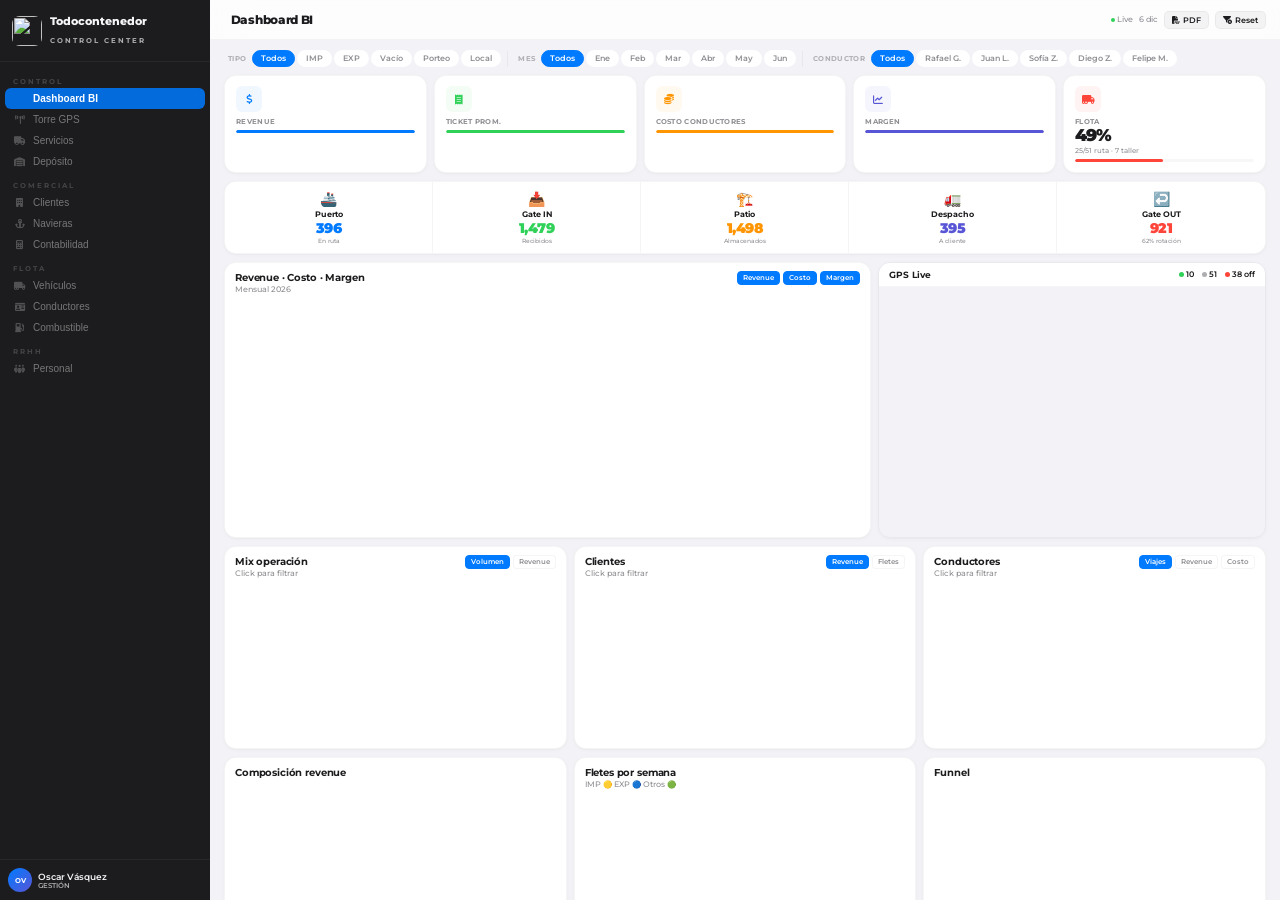
==== commit f764fc29: "Cross-filter BI: interactive charts, driver params, PDF export Cross-filters that actually work: - C" ====
--- a/frontend/index.html
+++ b/frontend/index.html
@@ -1,392 +1,454 @@
 <!DOCTYPE html>
 <html lang="es">
 <head>
-<meta charset="UTF-8">
-<meta name="viewport" content="width=device-width,initial-scale=1">
-<title>Todocontenedor — Control Center</title>
+<meta charset="UTF-8"><meta name="viewport" content="width=device-width,initial-scale=1">
+<title>Todocontenedor — BI</title>
 <link rel="preconnect" href="https://fonts.googleapis.com">
 <link href="https://fonts.googleapis.com/css2?family=Montserrat:wght@300;400;500;600;700;800;900&display=swap" rel="stylesheet">
 <link rel="stylesheet" href="https://cdnjs.cloudflare.com/ajax/libs/font-awesome/6.5.0/css/all.min.css">
 <link rel="stylesheet" href="https://unpkg.com/leaflet@1.9.4/dist/leaflet.css"/>
 <script src="https://unpkg.com/leaflet@1.9.4/dist/leaflet.js"></script>
 <script src="https://cdn.jsdelivr.net/npm/echarts/dist/echarts.min.js"></script>
+<script src="https://cdnjs.cloudflare.com/ajax/libs/jspdf/2.5.2/jspdf.umd.min.js"></script>
+<script src="https://cdnjs.cloudflare.com/ajax/libs/jspdf-autotable/3.8.2/jspdf.plugin.autotable.min.js"></script>
 <script src="data/dashboard_full.js"></script>
 <link rel="icon" href="images/favicon-32x32.png" type="image/png">
 <style>
-:root{--bg:#f2f2f7;--cd:#fff;--sb:#1c1c1e;--tx:#1c1c1e;--t2:#8e8e93;--t3:#aeaeb2;--ac:#007aff;--gn:#30d158;--or:#ff9500;--rd:#ff453a;--pu:#5856d6;--tl:#32ade6;--bd:rgba(0,0,0,.04);--r:12px;--sh:0 0.5px 1px rgba(0,0,0,.04),0 1px 6px rgba(0,0,0,.03);--sw:220px;--f:'Montserrat',sans-serif}
+:root{--bg:#f2f2f7;--cd:#fff;--sb:#1c1c1e;--tx:#1c1c1e;--t2:#8e8e93;--t3:#aeaeb2;--ac:#007aff;--gn:#30d158;--or:#ff9500;--rd:#ff453a;--pu:#5856d6;--tl:#32ade6;--bd:rgba(0,0,0,.04);--r:12px;--sh:0 .5px 1px rgba(0,0,0,.03),0 1px 4px rgba(0,0,0,.03);--sw:210px;--f:'Montserrat',sans-serif}
 *,*::before,*::after{box-sizing:border-box;margin:0;padding:0}
 body{font-family:var(--f);background:var(--bg);color:var(--tx);-webkit-font-smoothing:antialiased;overflow:hidden;height:100vh}
 .app{display:flex;height:100vh}
-/* Sidebar */
-.sb{width:var(--sw);background:var(--sb);color:#f5f5f7;display:flex;flex-direction:column;flex-shrink:0;overflow-y:auto;-ms-overflow-style:none;scrollbar-width:none}.sb::-webkit-scrollbar{display:none}
-.sb-b{padding:16px 14px;border-bottom:1px solid rgba(255,255,255,.05);display:flex;align-items:center;gap:10px}
-.sb-b img{width:32px;height:32px;border-radius:8px;object-fit:cover}
-.sb-b h2{font-size:11.5px;font-weight:800;letter-spacing:-.2px}
-.sb-b small{font-size:7px;color:var(--t3);font-weight:700;letter-spacing:2px;text-transform:uppercase}
-.sn{flex:1;padding:8px 6px}
-.nl{font-size:7px;font-weight:700;text-transform:uppercase;letter-spacing:2px;color:rgba(255,255,255,.2);padding:12px 10px 3px}
-.ni{display:flex;align-items:center;gap:8px;padding:6px 10px;border-radius:7px;font-size:10.5px;font-weight:500;color:rgba(255,255,255,.45);cursor:pointer;transition:all .1s;border:none;background:none;width:100%;text-align:left}
-.ni:hover{background:rgba(255,255,255,.05);color:rgba(255,255,255,.75)}.ni.on{background:rgba(0,122,255,.9);color:#fff;font-weight:600}
-.ni i{width:14px;text-align:center;font-size:10px;opacity:.6}.ni.on i{opacity:1}
-.ni .bdn{margin-left:auto;background:rgba(255,255,255,.1);padding:0 6px;border-radius:8px;font-size:7.5px;font-weight:700;line-height:16px}
-.sf{padding:10px;border-top:1px solid rgba(255,255,255,.05)}.sf .uc{display:flex;align-items:center;gap:7px}
-.av{width:26px;height:26px;border-radius:50%;background:linear-gradient(135deg,#007aff,#5856d6);display:flex;align-items:center;justify-content:center;font-size:8px;font-weight:700;color:#fff}
-.un{font-size:9.5px;font-weight:600}.ur{font-size:7px;color:var(--t3);font-weight:600;text-transform:uppercase}
-/* Main */
+.sb{width:var(--sw);background:var(--sb);color:#f5f5f7;display:flex;flex-direction:column;flex-shrink:0;overflow-y:auto;scrollbar-width:none}.sb::-webkit-scrollbar{display:none}
+.sb-b{padding:14px 12px;border-bottom:1px solid rgba(255,255,255,.05);display:flex;align-items:center;gap:8px}
+.sb-b img{width:30px;height:30px;border-radius:8px;object-fit:cover}
+.sb-b h2{font-size:11px;font-weight:800}.sb-b small{font-size:6.5px;color:var(--t3);font-weight:700;letter-spacing:2px;text-transform:uppercase}
+.sn{flex:1;padding:6px 5px}
+.nl{font-size:6.5px;font-weight:700;text-transform:uppercase;letter-spacing:2px;color:rgba(255,255,255,.18);padding:10px 8px 2px}
+.ni{display:flex;align-items:center;gap:7px;padding:5px 8px;border-radius:6px;font-size:10px;font-weight:500;color:rgba(255,255,255,.4);cursor:pointer;transition:all .1s;border:none;background:none;width:100%;text-align:left}
+.ni:hover{background:rgba(255,255,255,.05);color:rgba(255,255,255,.7)}.ni.on{background:rgba(0,122,255,.85);color:#fff;font-weight:600}
+.ni i{width:13px;text-align:center;font-size:9px;opacity:.6}.ni.on i{opacity:1}
+.sf{padding:8px;border-top:1px solid rgba(255,255,255,.05)}.uc{display:flex;align-items:center;gap:6px}
+.av{width:24px;height:24px;border-radius:50%;background:linear-gradient(135deg,#007aff,#5856d6);display:flex;align-items:center;justify-content:center;font-size:7px;font-weight:700;color:#fff}
+.un{font-size:9px;font-weight:600}.ur{font-size:6.5px;color:var(--t3);font-weight:600;text-transform:uppercase}
 .mn{flex:1;display:flex;flex-direction:column;overflow:hidden}
-.tp{height:44px;background:rgba(255,255,255,.82);backdrop-filter:blur(20px) saturate(180%);-webkit-backdrop-filter:blur(20px) saturate(180%);border-bottom:1px solid var(--bd);display:flex;align-items:center;justify-content:space-between;padding:0 16px;flex-shrink:0}
-.tp h1{font-size:13px;font-weight:800;letter-spacing:-.3px;display:flex;align-items:center;gap:6px}
-.tp .ic{width:22px;height:22px;border-radius:6px;display:flex;align-items:center;justify-content:center;font-size:10px}
-.tr{display:flex;align-items:center;gap:8px}
-.td{font-size:8.5px;color:var(--t2);font-weight:500}
-.ld{width:5px;height:5px;border-radius:50%;background:var(--gn);display:inline-block;margin-right:3px;animation:lp 2s infinite}
+.tp{height:40px;background:rgba(255,255,255,.8);backdrop-filter:blur(20px) saturate(180%);-webkit-backdrop-filter:blur(20px) saturate(180%);border-bottom:1px solid var(--bd);display:flex;align-items:center;justify-content:space-between;padding:0 14px;flex-shrink:0}
+.tp h1{font-size:12px;font-weight:800;letter-spacing:-.3px}
+.tr{display:flex;align-items:center;gap:6px}
+.td{font-size:7.5px;color:var(--t2);font-weight:500}
+.ld{width:4px;height:4px;border-radius:50%;background:var(--gn);display:inline-block;margin-right:2px;animation:lp 2s infinite}
 @keyframes lp{0%,100%{opacity:1}50%{opacity:.2}}
-.bt{display:inline-flex;align-items:center;gap:3px;padding:4px 8px;border-radius:6px;font-size:8.5px;font-weight:600;cursor:pointer;border:none;font-family:var(--f);transition:all .1s}
-.btg{background:rgba(0,0,0,.04);color:var(--tx);border:1px solid var(--bd)}.btg:hover{background:rgba(0,0,0,.08)}
-.btp{background:var(--ac);color:#fff}.btp:hover{opacity:.9}
-.pg{flex:1;overflow-y:auto;overflow-x:hidden;padding:12px 16px}
-@keyframes fu{from{opacity:0;transform:translateY(6px)}to{opacity:1;transform:translateY(0)}}
+@keyframes fu{from{opacity:0;transform:translateY(5px)}to{opacity:1;transform:translateY(0)}}
+.bt{display:inline-flex;align-items:center;gap:3px;padding:3px 7px;border-radius:5px;font-size:8px;font-weight:600;cursor:pointer;border:none;font-family:var(--f);transition:all .1s}
+.btg{background:rgba(0,0,0,.04);color:var(--tx);border:1px solid var(--bd)}.btg:hover{background:rgba(0,0,0,.07)}
+.pg{flex:1;overflow-y:auto;padding:10px 14px}
 /* Segmentadores */
-.seg{display:flex;gap:3px;flex-wrap:wrap;margin-bottom:10px;animation:fu .3s ease both}
-.seg-btn{padding:4px 10px;border-radius:16px;font-size:8px;font-weight:600;cursor:pointer;border:1px solid var(--bd);background:var(--cd);color:var(--t2);transition:all .1s;font-family:var(--f)}
-.seg-btn:hover{border-color:var(--ac);color:var(--ac)}
+.seg{display:flex;gap:2px;flex-wrap:wrap;align-items:center;margin-bottom:8px;animation:fu .25s ease both}
+.seg-l{font-size:6.5px;font-weight:700;color:var(--t3);padding:3px 4px;text-transform:uppercase;letter-spacing:.3px}
+.seg-btn{padding:3px 8px;border-radius:14px;font-size:7.5px;font-weight:600;cursor:pointer;border:1px solid transparent;background:var(--cd);color:var(--t2);transition:all .1s;font-family:var(--f)}
+.seg-btn:hover{border-color:rgba(0,122,255,.3);color:var(--ac)}
 .seg-btn.on{background:var(--ac);color:#fff;border-color:var(--ac)}
+.seg-div{width:1px;height:16px;background:var(--bd);margin:0 4px}
 /* Grid */
-.rw{display:grid;gap:8px;margin-bottom:10px}
-.r2{grid-template-columns:1fr 1fr}.r3{grid-template-columns:2fr 1fr}.r4{grid-template-columns:1fr 1fr 1fr}.r5{grid-template-columns:repeat(5,1fr)}.r6{grid-template-columns:repeat(4,1fr)}.r7{grid-template-columns:3fr 2fr}
-.c{background:var(--cd);border-radius:var(--r);border:1px solid var(--bd);box-shadow:var(--sh);overflow:hidden;animation:fu .3s ease both;transition:box-shadow .15s}
-.c:hover{box-shadow:0 1px 3px rgba(0,0,0,.06),0 4px 12px rgba(0,0,0,.05)}
+.rw{display:grid;gap:7px;margin-bottom:8px}
+.r2{grid-template-columns:1fr 1fr}.r3{grid-template-columns:5fr 3fr}.r4{grid-template-columns:1fr 1fr 1fr}
+.c{background:var(--cd);border-radius:var(--r);border:1px solid var(--bd);box-shadow:var(--sh);overflow:hidden;animation:fu .25s ease both;position:relative}
 /* KPI */
-.km{padding:12px}
-.km .ki{width:28px;height:28px;border-radius:7px;display:flex;align-items:center;justify-content:center;font-size:11px;margin-bottom:6px}
-.km .kl{font-size:7.5px;font-weight:700;text-transform:uppercase;letter-spacing:.3px;color:var(--t2);margin-bottom:2px}
-.km .kv{font-size:18px;font-weight:900;letter-spacing:-1px;line-height:1}
-.km .ks{font-size:7.5px;color:var(--t2);margin-top:2px;font-weight:500}
-.km .ks .up{color:var(--gn);font-weight:700}.km .ks .dn{color:var(--rd);font-weight:700}
-.mbar{height:3px;border-radius:2px;background:rgba(0,0,0,.04);margin-top:5px;overflow:hidden}
-.mbar-f{height:100%;border-radius:2px}
+.km{padding:10px 11px}.km .ki{width:26px;height:26px;border-radius:6px;display:flex;align-items:center;justify-content:center;font-size:10px;margin-bottom:5px}
+.km .kl{font-size:7px;font-weight:700;text-transform:uppercase;letter-spacing:.3px;color:var(--t2);margin-bottom:1px}
+.km .kv{font-size:17px;font-weight:900;letter-spacing:-1px;line-height:1}
+.km .ks{font-size:7px;color:var(--t2);margin-top:2px;font-weight:500}
+.mbar{height:2.5px;border-radius:2px;background:rgba(0,0,0,.03);margin-top:4px;overflow:hidden}.mbar-f{height:100%;border-radius:2px;transition:width .4s}
 /* Flow */
-.fl{display:grid;grid-template-columns:repeat(5,1fr);gap:0;background:var(--cd);border-radius:var(--r);border:1px solid var(--bd);box-shadow:var(--sh);overflow:hidden;animation:fu .3s ease both;margin-bottom:10px}
-.fs{padding:10px 8px;text-align:center;position:relative;border-right:1px solid var(--bd);cursor:pointer;transition:background .1s}
-.fs:hover{background:rgba(0,122,255,.03)}.fs:last-child{border-right:none}
-.fs::after{content:'›';position:absolute;right:-4px;top:50%;transform:translateY(-50%);font-size:14px;color:var(--t3);z-index:1;background:var(--cd);font-weight:300}
-.fs:last-child::after{display:none}
-.fi2{font-size:16px;margin-bottom:3px}.ft2{font-size:8px;font-weight:700;margin-bottom:1px}
-.fn2{font-size:15px;font-weight:900;letter-spacing:-.6px}.fx2{font-size:6.5px;color:var(--t2);font-weight:500}
-/* Charts */
-.ch2{padding:10px 12px 0}.ct2{font-size:11px;font-weight:700;letter-spacing:-.2px}.cs3{font-size:8px;color:var(--t2);font-weight:500;margin-top:1px}
-.cx2{width:100%;height:180px;padding:2px}.cx2-l{height:220px}
-/* Map integrated */
-.map-int{border-radius:var(--r);overflow:hidden;border:1px solid var(--bd);box-shadow:var(--sh);animation:fu .3s ease both}
-.map-h{padding:8px 12px;background:var(--cd);display:flex;justify-content:space-between;align-items:center;border-bottom:1px solid var(--bd)}
-.map-stats{display:flex;gap:10px}
-.map-stats span{font-size:8px;font-weight:600;display:flex;align-items:center;gap:3px}
-.map-stats .dot{width:6px;height:6px;border-radius:50%;display:inline-block}
-#map{height:280px;width:100%}
-.truck-label{background:rgba(28,28,30,.88);color:#fff;padding:1.5px 6px;border-radius:4px;font-size:8px;font-weight:600;font-family:'Montserrat',sans-serif;white-space:nowrap;border:none;box-shadow:0 1px 4px rgba(0,0,0,.25)}
-.leaflet-popup-content-wrapper{border-radius:10px!important;font-family:'Montserrat',sans-serif!important;box-shadow:0 2px 12px rgba(0,0,0,.12)!important}
-.leaflet-popup-content{margin:8px 12px!important;font-size:9px!important;line-height:1.5!important}
+.fl{display:grid;grid-template-columns:repeat(5,1fr);background:var(--cd);border-radius:var(--r);border:1px solid var(--bd);box-shadow:var(--sh);overflow:hidden;margin-bottom:8px;animation:fu .25s ease both}
+.fs{padding:8px 6px;text-align:center;border-right:1px solid var(--bd);cursor:pointer;transition:background .1s}
+.fs:hover{background:rgba(0,122,255,.02)}.fs:last-child{border-right:none}
+.fi2{font-size:14px;margin-bottom:2px}.ft2{font-size:7.5px;font-weight:700}.fn2{font-size:14px;font-weight:900;letter-spacing:-.5px}.fx2{font-size:6px;color:var(--t2);font-weight:500}
+/* Chart card */
+.ch{padding:8px 10px 0;display:flex;justify-content:space-between;align-items:flex-start}
+.ch-l{}.ct{font-size:10px;font-weight:700;letter-spacing:-.15px}.cs{font-size:7.5px;color:var(--t2);font-weight:500;margin-top:1px}
+.ch-r{display:flex;gap:3px}
+.ch-toggle{padding:2px 5px;border-radius:4px;font-size:6.5px;font-weight:600;cursor:pointer;border:1px solid var(--bd);background:var(--cd);color:var(--t2);font-family:var(--f);transition:all .1s}
+.ch-toggle:hover{border-color:var(--ac);color:var(--ac)}.ch-toggle.on{background:var(--ac);color:#fff;border-color:var(--ac)}
+.cx{width:100%;height:170px;padding:2px}.cx-l{height:210px}
+/* Map */
+.map-c{border-radius:var(--r);overflow:hidden;border:1px solid var(--bd);box-shadow:var(--sh);animation:fu .25s ease both}
+.map-h{padding:6px 10px;background:var(--cd);display:flex;justify-content:space-between;align-items:center;border-bottom:1px solid var(--bd)}
+.map-h span{font-size:7.5px;font-weight:600;display:flex;align-items:center;gap:2px}
+.map-h .dot{width:5px;height:5px;border-radius:50%;display:inline-block}
+#map{height:250px}
+.truck-label{background:rgba(28,28,30,.85);color:#fff;padding:1px 5px;border-radius:3px;font-size:7.5px;font-weight:600;font-family:Montserrat;white-space:nowrap;border:none;box-shadow:0 1px 3px rgba(0,0,0,.2)}
+.leaflet-popup-content-wrapper{border-radius:8px!important;font-family:Montserrat!important;box-shadow:0 2px 10px rgba(0,0,0,.1)!important}
+.leaflet-popup-content{margin:7px 10px!important;font-size:8.5px!important;line-height:1.4!important}
 /* Table */
-.th2{padding:10px 12px;display:flex;justify-content:space-between;align-items:center}
-.sx2{display:flex;align-items:center;gap:4px;background:var(--bg);border:1px solid var(--bd);border-radius:6px;padding:3px 8px}
-.sx2 input{border:none;background:none;outline:none;font-size:8.5px;font-family:var(--f);width:110px;color:var(--tx)}.sx2 i{color:var(--t2);font-size:8px}
+.th{padding:8px 10px;display:flex;justify-content:space-between;align-items:center}
+.sx{display:flex;align-items:center;gap:3px;background:var(--bg);border:1px solid var(--bd);border-radius:5px;padding:2px 6px}
+.sx input{border:none;background:none;outline:none;font-size:8px;font-family:var(--f);width:100px;color:var(--tx)}.sx i{color:var(--t2);font-size:7px}
 table{width:100%;border-collapse:collapse}
-thead th{text-align:left;padding:5px 10px;font-size:7px;font-weight:700;text-transform:uppercase;letter-spacing:.4px;color:var(--t2);background:var(--bg);border-bottom:1px solid var(--bd)}
-tbody td{padding:6px 10px;font-size:9.5px;font-weight:500;border-bottom:1px solid var(--bd)}
-tbody tr{cursor:pointer;transition:background .08s}
-tbody tr:hover{background:rgba(0,122,255,.03)}
-tbody tr:last-child td{border-bottom:none}
-.mo2{font-family:'SF Mono','Consolas',monospace;font-size:8.5px;font-weight:600}
-.b2{display:inline-flex;padding:1px 6px;border-radius:12px;font-size:7.5px;font-weight:600}
-.bb2{background:rgba(0,122,255,.08);color:#005ec4}.bg3{background:rgba(48,209,88,.08);color:#248a3d}
-.bo2{background:rgba(255,149,0,.08);color:#c77c00}.br3{background:rgba(255,69,58,.08);color:#c93c37}
-.by2{background:rgba(142,142,147,.08);color:#636366}.bpu2{background:rgba(88,86,214,.08);color:#4240a0}
-/* Cross-filter highlight */
-.c.filtered{border-color:var(--ac);box-shadow:0 0 0 1px var(--ac),var(--sh)}
-.c.dimmed{opacity:.4;pointer-events:none}
-@media(max-width:1200px){.r2,.r3,.r4,.r7{grid-template-columns:1fr}.r5,.r6{grid-template-columns:repeat(2,1fr)}}
+thead th{text-align:left;padding:4px 8px;font-size:6.5px;font-weight:700;text-transform:uppercase;letter-spacing:.4px;color:var(--t2);background:var(--bg);border-bottom:1px solid var(--bd)}
+tbody td{padding:5px 8px;font-size:9px;font-weight:500;border-bottom:1px solid var(--bd)}
+tbody tr:hover{background:rgba(0,122,255,.02)}
+.mo{font-family:'SF Mono',Consolas,monospace;font-size:8px;font-weight:600}
+.b{display:inline-flex;padding:1px 5px;border-radius:10px;font-size:7px;font-weight:600}
+.bb{background:rgba(0,122,255,.07);color:#005ec4}.bg{background:rgba(48,209,88,.07);color:#248a3d}
+.bo{background:rgba(255,149,0,.07);color:#c77c00}.br{background:rgba(255,69,58,.07);color:#c93c37}
+.by{background:rgba(142,142,147,.07);color:#636366}.bpu{background:rgba(88,86,214,.07);color:#4240a0}
+/* Filter active indicator */
+.filter-active{position:fixed;bottom:12px;left:50%;transform:translateX(-50%);background:var(--ac);color:#fff;padding:5px 14px;border-radius:20px;font-size:8px;font-weight:600;display:none;z-index:100;box-shadow:0 2px 12px rgba(0,122,255,.3);cursor:pointer;border:none;font-family:var(--f)}
+.filter-active.show{display:flex;align-items:center;gap:5px}
+@media(max-width:1100px){.r2,.r3,.r4{grid-template-columns:1fr}}
 @media(max-width:768px){.sb{display:none}}
 </style>
 </head>
 <body>
 <div class="app">
 <aside class="sb">
-    <div class="sb-b"><img src="images/logo.jfif" alt=""><div><h2>Todocontenedor</h2><small>Control Center</small></div></div>
-    <nav class="sn">
-        <div class="nl">Control</div>
-        <button class="ni on" onclick="nav(this)"><i class="fas fa-grid-2"></i> Dashboard <span class="bdn">BI</span></button>
-        <button class="ni"><i class="fas fa-tower-broadcast"></i> Torre GPS <span class="bdn">LIVE</span></button>
-        <button class="ni"><i class="fas fa-truck"></i> Servicios <span class="bdn">13</span></button>
-        <button class="ni"><i class="fas fa-warehouse"></i> Depósito <span class="bdn">1.5K</span></button>
-        <div class="nl">Comercial</div>
-        <button class="ni"><i class="fas fa-building"></i> Clientes</button>
-        <button class="ni"><i class="fas fa-anchor"></i> Navieras</button>
-        <button class="ni"><i class="fas fa-calculator"></i> Contabilidad</button>
-        <div class="nl">Flota</div>
-        <button class="ni"><i class="fas fa-truck-moving"></i> Vehículos <span class="bdn">72</span></button>
-        <button class="ni"><i class="fas fa-trailer"></i> Ramplas <span class="bdn">23</span></button>
-        <button class="ni"><i class="fas fa-id-card"></i> Conductores</button>
-        <button class="ni"><i class="fas fa-gas-pump"></i> Combustible</button>
-        <div class="nl">RRHH</div>
-        <button class="ni"><i class="fas fa-people-group"></i> Personal <span class="bdn">212</span></button>
-    </nav>
-    <div class="sf"><div class="uc"><div class="av">OV</div><div><div class="un">Oscar Vásquez</div><div class="ur">Gestión</div></div></div></div>
+<div class="sb-b"><img src="images/logo.jfif" alt=""><div><h2>Todocontenedor</h2><small>Control Center</small></div></div>
+<nav class="sn">
+<div class="nl">Control</div>
+<button class="ni on"><i class="fas fa-grid-2"></i> Dashboard BI</button>
+<button class="ni"><i class="fas fa-tower-broadcast"></i> Torre GPS</button>
+<button class="ni"><i class="fas fa-truck"></i> Servicios</button>
+<button class="ni"><i class="fas fa-warehouse"></i> Depósito</button>
+<div class="nl">Comercial</div>
+<button class="ni"><i class="fas fa-building"></i> Clientes</button>
+<button class="ni"><i class="fas fa-anchor"></i> Navieras</button>
+<button class="ni"><i class="fas fa-calculator"></i> Contabilidad</button>
+<div class="nl">Flota</div>
+<button class="ni"><i class="fas fa-truck-moving"></i> Vehículos</button>
+<button class="ni"><i class="fas fa-id-card"></i> Conductores</button>
+<button class="ni"><i class="fas fa-gas-pump"></i> Combustible</button>
+<div class="nl">RRHH</div>
+<button class="ni"><i class="fas fa-people-group"></i> Personal</button>
+</nav>
+<div class="sf"><div class="uc"><div class="av">OV</div><div><div class="un">Oscar Vásquez</div><div class="ur">Gestión</div></div></div></div>
 </aside>
 <main class="mn">
 <header class="tp">
-    <h1><span class="ic" style="background:rgba(0,122,255,.08);color:var(--ac)"><i class="fas fa-grid-2"></i></span> Dashboard BI</h1>
-    <div class="tr">
-        <span class="td"><span class="ld"></span>Live · gestion_fletes</span>
-        <span class="td" id="dt"></span>
-        <button class="bt btg" onclick="resetFilters()"><i class="fas fa-filter-circle-xmark"></i> Reset</button>
-        <button class="bt btg" onclick="location.reload()"><i class="fas fa-rotate"></i></button>
-    </div>
+<h1><i class="fas fa-grid-2" style="color:var(--ac);margin-right:4px;font-size:10px"></i> Dashboard BI</h1>
+<div class="tr">
+<span class="td"><span class="ld"></span>Live</span>
+<span class="td" id="dt"></span>
+<button class="bt btg" onclick="exportPDF()"><i class="fas fa-file-pdf"></i> PDF</button>
+<button class="bt btg" onclick="resetFilters()"><i class="fas fa-filter-circle-xmark"></i> Reset</button>
+</div>
 </header>
 <div class="pg" id="pg">
-    <!-- SEGMENTADORES -->
-    <div class="seg" id="segType">
-        <span style="font-size:7px;font-weight:700;color:var(--t2);padding:4px 0;margin-right:4px">TIPO</span>
-        <button class="seg-btn on" onclick="filterType('all',this)">Todos</button>
-        <button class="seg-btn" onclick="filterType('IMP',this)">IMP</button>
-        <button class="seg-btn" onclick="filterType('EXP',this)">EXP</button>
-        <button class="seg-btn" onclick="filterType('VACIO',this)">Vacío</button>
-        <button class="seg-btn" onclick="filterType('POR',this)">Porteo</button>
-        <button class="seg-btn" onclick="filterType('LOC',this)">Local</button>
-        <span style="font-size:7px;font-weight:700;color:var(--t2);padding:4px 0;margin:0 6px">MES</span>
-        <button class="seg-btn on" onclick="filterMonth(0,this)">Todos</button>
-        <button class="seg-btn" onclick="filterMonth(1,this)">Ene</button>
-        <button class="seg-btn" onclick="filterMonth(2,this)">Feb</button>
-        <button class="seg-btn" onclick="filterMonth(3,this)">Mar</button>
-        <button class="seg-btn" onclick="filterMonth(4,this)">Abr</button>
-        <button class="seg-btn" onclick="filterMonth(5,this)">May</button>
-        <button class="seg-btn" onclick="filterMonth(6,this)">Jun</button>
-        <button class="seg-btn" onclick="filterMonth(7,this)">Jul</button>
-    </div>
-
-    <!-- KPIs -->
-    <div class="rw r6" id="kpiRow">
-        <div class="c km" id="kRevenue"><div class="ki" style="background:rgba(0,122,255,.07);color:var(--ac)"><i class="fas fa-dollar-sign"></i></div><div class="kl">Revenue</div><div class="kv" id="kvRev">$2.645M</div><div class="ks" id="ksRev">10,492 fletes</div><div class="mbar"><div class="mbar-f" id="mbRev" style="width:100%;background:var(--ac)"></div></div></div>
-        <div class="c km"><div class="ki" style="background:rgba(48,209,88,.07);color:var(--gn)"><i class="fas fa-receipt"></i></div><div class="kl">Ticket prom.</div><div class="kv" id="kvTick">$377K</div><div class="ks">IMP $328K · EXP $386K</div><div class="mbar"><div class="mbar-f" style="width:75%;background:var(--gn)"></div></div></div>
-        <div class="c km"><div class="ki" style="background:rgba(255,149,0,.07);color:var(--or)"><i class="fas fa-truck-moving"></i></div><div class="kl">Utilización</div><div class="kv">49%</div><div class="ks">25/51 en ruta · 7 taller</div><div class="mbar"><div class="mbar-f" style="width:49%;background:var(--or)"></div></div></div>
-        <div class="c km"><div class="ki" style="background:rgba(88,86,214,.07);color:var(--pu)"><i class="fas fa-chart-line"></i></div><div class="kl">Margen bruto</div><div class="kv">97%</div><div class="ks" id="ksCost">Costo: $69M</div><div class="mbar"><div class="mbar-f" style="width:97%;background:var(--pu)"></div></div></div>
-    </div>
-
-    <!-- FLOW -->
-    <div class="fl" id="flowRow">
-        <div class="fs" onclick="filterFlow('puerto')"><div class="fi2">🚢</div><div class="ft2">Puerto</div><div class="fn2" style="color:var(--ac)">396</div><div class="fx2">En ruta a puerto</div></div>
-        <div class="fs" onclick="filterFlow('in')"><div class="fi2">📥</div><div class="ft2">Gate IN</div><div class="fn2" style="color:var(--gn)">1,479</div><div class="fx2">Recibidos</div></div>
-        <div class="fs" onclick="filterFlow('deposito')"><div class="fi2">🏗️</div><div class="ft2">Almacenaje</div><div class="fn2" style="color:var(--or)">1,498</div><div class="fx2">En patio</div></div>
-        <div class="fs" onclick="filterFlow('despacho')"><div class="fi2">🚛</div><div class="ft2">Despacho</div><div class="fn2" style="color:var(--pu)">395</div><div class="fx2">A cliente</div></div>
-        <div class="fs" onclick="filterFlow('out')"><div class="fi2">↩️</div><div class="ft2">Gate OUT</div><div class="fn2" style="color:var(--rd)">921</div><div class="fx2">Devueltos 62%</div></div>
-    </div>
-
-    <!-- ROW: Revenue chart + GPS Map integrated -->
-    <div class="rw r7">
-        <div class="c" style="animation-delay:.12s"><div class="ch2"><div class="ct2">Revenue mensual · Costos · Margen</div><div class="cs3">Doble eje: revenue vs costo conductor</div></div><div class="cx2 cx2-l" id="chRev"></div></div>
-        <div class="map-int" style="animation-delay:.15s">
-            <div class="map-h">
-                <div><span style="font-size:10px;font-weight:700">GPS Live</span><span style="font-size:7.5px;color:var(--t2);margin-left:6px">Wialon · 67 units</span></div>
-                <div class="map-stats">
-                    <span><span class="dot" style="background:var(--gn)"></span> 10 ruta</span>
-                    <span><span class="dot" style="background:var(--t3)"></span> 57 det.</span>
-                    <span><span class="dot" style="background:var(--rd)"></span> 38 off</span>
-                </div>
-            </div>
-            <div id="map"></div>
-        </div>
-    </div>
-
-    <!-- ROW: Mix + Clients + Drivers -->
-    <div class="rw r4">
-        <div class="c" style="animation-delay:.18s"><div class="ch2"><div class="ct2">Mix operación</div><div class="cs3">Click para filtrar</div></div><div class="cx2" id="chMix"></div></div>
-        <div class="c" style="animation-delay:.2s"><div class="ch2"><div class="ct2">Revenue por cliente</div><div class="cs3">Click para filtrar</div></div><div class="cx2" id="chCl"></div></div>
-        <div class="c" style="animation-delay:.22s"><div class="ch2"><div class="ct2">Conductores</div><div class="cs3">Viajes · Revenue · Costo</div></div><div class="cx2" id="chDr"></div></div>
-    </div>
-
-    <!-- ROW: Revenue breakdown + Routes + Funnel -->
-    <div class="rw r4">
-        <div class="c" style="animation-delay:.24s"><div class="ch2"><div class="ct2">Composición revenue</div><div class="cs3">Flete · Porteo · Almacenaje · Estadía</div></div><div class="cx2" id="chBreak"></div></div>
-        <div class="c" style="animation-delay:.26s"><div class="ch2"><div class="ct2">Rutas principales</div><div class="cs3">Orígenes → Destinos</div></div><div class="cx2" id="chRoutes"></div></div>
-        <div class="c" style="animation-delay:.28s"><div class="ch2"><div class="ct2">Funnel estados</div><div class="cs3">Ciclo de vida del flete</div></div><div class="cx2" id="chFun"></div></div>
-    </div>
-
-    <!-- TABLE -->
-    <div class="c" style="animation-delay:.3s">
-        <div class="th2"><div class="ct2"><i class="fas fa-truck" style="color:var(--ac);margin-right:4px;font-size:10px"></i>Últimos fletes</div><div style="display:flex;gap:4px"><div class="sx2"><i class="fas fa-search"></i><input placeholder="Buscar..." id="sf" oninput="ff()"></div></div></div>
-        <div style="overflow-x:auto;max-height:250px;overflow-y:auto"><table><thead><tr><th>N°</th><th>Fecha</th><th>Tipo</th><th>Cliente</th><th>Contenedor</th><th>Ruta</th><th>Conductor</th><th>Valor</th><th>Estado</th></tr></thead><tbody id="tb"></tbody></table></div>
-    </div>
+<!-- SEGMENTADORES -->
+<div class="seg" id="segBar">
+<span class="seg-l">Tipo</span>
+<button class="seg-btn on" data-g="type" data-v="all" onclick="sf(this)">Todos</button>
+<button class="seg-btn" data-g="type" data-v="IMP" onclick="sf(this)">IMP</button>
+<button class="seg-btn" data-g="type" data-v="EXP" onclick="sf(this)">EXP</button>
+<button class="seg-btn" data-g="type" data-v="VACIO" onclick="sf(this)">Vacío</button>
+<button class="seg-btn" data-g="type" data-v="POR" onclick="sf(this)">Porteo</button>
+<button class="seg-btn" data-g="type" data-v="LOC" onclick="sf(this)">Local</button>
+<div class="seg-div"></div>
+<span class="seg-l">Mes</span>
+<button class="seg-btn on" data-g="month" data-v="0" onclick="sf(this)">Todos</button>
+<button class="seg-btn" data-g="month" data-v="1" onclick="sf(this)">Ene</button>
+<button class="seg-btn" data-g="month" data-v="2" onclick="sf(this)">Feb</button>
+<button class="seg-btn" data-g="month" data-v="3" onclick="sf(this)">Mar</button>
+<button class="seg-btn" data-g="month" data-v="4" onclick="sf(this)">Abr</button>
+<button class="seg-btn" data-g="month" data-v="5" onclick="sf(this)">May</button>
+<button class="seg-btn" data-g="month" data-v="6" onclick="sf(this)">Jun</button>
+<div class="seg-div"></div>
+<span class="seg-l">Conductor</span>
+<button class="seg-btn on" data-g="driver" data-v="all" onclick="sf(this)">Todos</button>
+<button class="seg-btn" data-g="driver" data-v="0" onclick="sf(this)">Rafael G.</button>
+<button class="seg-btn" data-g="driver" data-v="1" onclick="sf(this)">Juan L.</button>
+<button class="seg-btn" data-g="driver" data-v="2" onclick="sf(this)">Sofía Z.</button>
+<button class="seg-btn" data-g="driver" data-v="3" onclick="sf(this)">Diego Z.</button>
+<button class="seg-btn" data-g="driver" data-v="4" onclick="sf(this)">Felipe M.</button>
+</div>
+
+<!-- KPIs -->
+<div class="rw" style="grid-template-columns:repeat(5,1fr)">
+<div class="c km"><div class="ki" style="background:rgba(0,122,255,.06);color:var(--ac)"><i class="fas fa-dollar-sign"></i></div><div class="kl">Revenue</div><div class="kv" id="kRev"></div><div class="ks" id="kRevS"></div><div class="mbar"><div class="mbar-f" id="kRevB" style="background:var(--ac)"></div></div></div>
+<div class="c km"><div class="ki" style="background:rgba(48,209,88,.06);color:var(--gn)"><i class="fas fa-receipt"></i></div><div class="kl">Ticket prom.</div><div class="kv" id="kTick"></div><div class="ks" id="kTickS"></div><div class="mbar"><div class="mbar-f" id="kTickB" style="background:var(--gn)"></div></div></div>
+<div class="c km"><div class="ki" style="background:rgba(255,149,0,.06);color:var(--or)"><i class="fas fa-coins"></i></div><div class="kl">Costo conductores</div><div class="kv" id="kCost"></div><div class="ks" id="kCostS"></div><div class="mbar"><div class="mbar-f" id="kCostB" style="background:var(--or)"></div></div></div>
+<div class="c km"><div class="ki" style="background:rgba(88,86,214,.06);color:var(--pu)"><i class="fas fa-chart-line"></i></div><div class="kl">Margen</div><div class="kv" id="kMarg"></div><div class="ks" id="kMargS"></div><div class="mbar"><div class="mbar-f" id="kMargB" style="background:var(--pu)"></div></div></div>
+<div class="c km"><div class="ki" style="background:rgba(255,69,58,.06);color:var(--rd)"><i class="fas fa-truck-moving"></i></div><div class="kl">Flota</div><div class="kv">49%</div><div class="ks">25/51 ruta · 7 taller</div><div class="mbar"><div class="mbar-f" style="width:49%;background:var(--rd)"></div></div></div>
+</div>
+
+<!-- Flow -->
+<div class="fl">
+<div class="fs"><div class="fi2">🚢</div><div class="ft2">Puerto</div><div class="fn2" style="color:var(--ac)">396</div><div class="fx2">En ruta</div></div>
+<div class="fs"><div class="fi2">📥</div><div class="ft2">Gate IN</div><div class="fn2" style="color:var(--gn)">1,479</div><div class="fx2">Recibidos</div></div>
+<div class="fs"><div class="fi2">🏗️</div><div class="ft2">Patio</div><div class="fn2" style="color:var(--or)">1,498</div><div class="fx2">Almacenados</div></div>
+<div class="fs"><div class="fi2">🚛</div><div class="ft2">Despacho</div><div class="fn2" style="color:var(--pu)">395</div><div class="fx2">A cliente</div></div>
+<div class="fs"><div class="fi2">↩️</div><div class="ft2">Gate OUT</div><div class="fn2" style="color:var(--rd)">921</div><div class="fx2">62% rotación</div></div>
+</div>
+
+<!-- Charts row 1 -->
+<div class="rw r3">
+<div class="c">
+    <div class="ch"><div class="ch-l"><div class="ct">Revenue · Costo · Margen</div><div class="cs">Mensual 2026</div></div>
+    <div class="ch-r"><button class="ch-toggle on" onclick="toggleMetric(this,'rev')">Revenue</button><button class="ch-toggle on" onclick="toggleMetric(this,'cost')">Costo</button><button class="ch-toggle on" onclick="toggleMetric(this,'margin')">Margen</button></div></div>
+    <div class="cx cx-l" id="chRev"></div>
+</div>
+<div class="map-c">
+    <div class="map-h"><div><span style="font-size:9px;font-weight:700">GPS Live</span></div>
+    <div style="display:flex;gap:8px"><span><span class="dot" style="background:var(--gn)"></span> 10</span><span><span class="dot" style="background:var(--t3)"></span> 51</span><span><span class="dot" style="background:var(--rd)"></span> 38 off</span></div>
+    </div><div id="map"></div>
+</div>
+</div>
+
+<!-- Charts row 2 -->
+<div class="rw r4">
+<div class="c">
+    <div class="ch"><div class="ch-l"><div class="ct">Mix operación</div><div class="cs">Click para filtrar</div></div>
+    <div class="ch-r"><button class="ch-toggle on" onclick="toggleMetric(this,'mixVol')">Volumen</button><button class="ch-toggle" onclick="toggleMetric(this,'mixRev')">Revenue</button></div></div>
+    <div class="cx" id="chMix"></div>
+</div>
+<div class="c">
+    <div class="ch"><div class="ch-l"><div class="ct">Clientes</div><div class="cs">Click para filtrar</div></div>
+    <div class="ch-r"><button class="ch-toggle on" onclick="toggleMetric(this,'clRev')">Revenue</button><button class="ch-toggle" onclick="toggleMetric(this,'clVol')">Fletes</button></div></div>
+    <div class="cx" id="chCl"></div>
+</div>
+<div class="c">
+    <div class="ch"><div class="ch-l"><div class="ct">Conductores</div><div class="cs">Click para filtrar</div></div>
+    <div class="ch-r"><button class="ch-toggle on" onclick="toggleMetric(this,'drTrips')">Viajes</button><button class="ch-toggle" onclick="toggleMetric(this,'drRev')">Revenue</button><button class="ch-toggle" onclick="toggleMetric(this,'drCost')">Costo</button></div></div>
+    <div class="cx" id="chDr"></div>
+</div>
+</div>
+
+<!-- Charts row 3 -->
+<div class="rw r4">
+<div class="c"><div class="ch"><div class="ch-l"><div class="ct">Composición revenue</div></div></div><div class="cx" id="chBreak"></div></div>
+<div class="c"><div class="ch"><div class="ch-l"><div class="ct">Fletes por semana</div><div class="cs">IMP 🟡 EXP 🔵 Otros 🟢</div></div></div><div class="cx" id="chWk"></div></div>
+<div class="c"><div class="ch"><div class="ch-l"><div class="ct">Funnel</div></div></div><div class="cx" id="chFun"></div></div>
+</div>
+
+<!-- Table -->
+<div class="c" style="animation-delay:.2s">
+<div class="th"><div class="ct"><i class="fas fa-table" style="color:var(--ac);margin-right:3px;font-size:9px"></i>Fletes</div>
+<div style="display:flex;gap:4px"><div class="sx"><i class="fas fa-search"></i><input placeholder="Buscar..." id="sfI" oninput="filterTable()"></div>
+<button class="bt btg" onclick="exportPDF()"><i class="fas fa-file-pdf"></i> Exportar</button></div></div>
+<div style="overflow-x:auto;max-height:200px;overflow-y:auto" id="tableWrap">
+<table><thead><tr><th>N°</th><th>Fecha</th><th>Tipo</th><th>Cliente</th><th>Contenedor</th><th>Ruta</th><th>Conductor</th><th>Valor</th><th>Costo</th><th>Margen</th><th>Estado</th></tr></thead>
+<tbody id="tb"></tbody></table>
+</div></div>
 </div>
 </main>
 </div>
+<button class="filter-active" id="filterBadge" onclick="resetFilters()"><i class="fas fa-filter"></i> <span id="filterText"></span> <i class="fas fa-times" style="margin-left:4px;opacity:.7"></i></button>
+
 <script>
-const D=DATA, K=D.kpis, TF='Montserrat', TS={fontSize:7,fontFamily:TF};
-let activeType='all', activeMonth=0;
-const now=new Date(),wk=Math.ceil(((now-new Date(now.getFullYear(),0,1))/864e5+new Date(now.getFullYear(),0,1).getDay()+1)/7);
-document.getElementById('dt').textContent=`S${wk} · ${now.toLocaleDateString('es-CL',{day:'numeric',month:'short'})}`;
-function nav(b){document.querySelectorAll('.ni').forEach(n=>n.classList.remove('on'));b.classList.add('on')}
-const charts={};
-
-function initAllCharts(){
-    // 1. Revenue + Cost monthly
-    charts.rev=echarts.init(document.getElementById('chRev'));
-    const ms=D.months,rv=D.byMonth.map(m=>+(m.rev/1e6).toFixed(1)),cs=D.byMonth.map(m=>+(m.cost/1e6).toFixed(1));
-    const mg=rv.map((v,i)=>+((v-cs[i])).toFixed(1));
-    charts.rev.setOption({tooltip:{trigger:'axis',textStyle:{fontSize:9,fontFamily:TF}},legend:{bottom:0,textStyle:{...TS,fontSize:7}},grid:{top:16,right:40,bottom:28,left:38},
-    xAxis:{type:'category',data:ms,axisLabel:TS},
-    yAxis:[{type:'value',name:'$M',nameTextStyle:{fontSize:6},axisLabel:{fontSize:6}},{type:'value',name:'Costo $M',nameTextStyle:{fontSize:6},axisLabel:{fontSize:6}}],
-    series:[
-        {name:'Revenue',type:'bar',data:rv,barWidth:16,itemStyle:{color:'rgba(0,122,255,.18)',borderRadius:[3,3,0,0]},emphasis:{itemStyle:{color:'rgba(0,122,255,.4)'}}},
-        {name:'Margen',type:'line',data:mg,smooth:true,lineStyle:{color:'#30d158',width:2},itemStyle:{color:'#30d158'},symbol:'circle',symbolSize:4,areaStyle:{color:{type:'linear',x:0,y:0,x2:0,y2:1,colorStops:[{offset:0,color:'rgba(48,209,88,.1)'},{offset:1,color:'rgba(48,209,88,0)'}]}}},
-        {name:'Costo',type:'line',yAxisIndex:1,data:cs,lineStyle:{color:'#ff453a',width:1.5,type:'dashed'},itemStyle:{color:'#ff453a'},symbol:'circle',symbolSize:3}
-    ]});
-    charts.rev.on('click',p=>{if(p.dataIndex!==undefined){filterMonth(p.dataIndex+1);updateSegBtns()}});
-
-    // 2. Mix donut
-    charts.mix=echarts.init(document.getElementById('chMix'));
-    charts.mix.setOption({tooltip:{formatter:'{b}: {c} ({d}%)'},
-    series:[{type:'pie',radius:['38%','68%'],center:['50%','50%'],itemStyle:{borderRadius:4,borderColor:'#fff',borderWidth:2},label:{show:false},emphasis:{label:{show:true,fontSize:9,fontWeight:700,fontFamily:TF}},
-    data:[{value:3932,name:'IMP',itemStyle:{color:'#ff9500'}},{value:2898,name:'EXP',itemStyle:{color:'#007aff'}},{value:1540,name:'Porteo',itemStyle:{color:'#30d158'}},{value:862,name:'Vacío',itemStyle:{color:'#8e8e93'}},{value:260,name:'Otros',itemStyle:{color:'#5856d6'}}]}]});
-    charts.mix.on('click',p=>{filterType(p.name);updateSegBtns()});
-
-    // 3. Clients
-    charts.cl=echarts.init(document.getElementById('chCl'));
-    const cn=D.topClients.map(c=>c.n.length>12?c.n.substring(0,11)+'…':c.n).reverse();
-    const cr=D.topClients.map(c=>+(c.rev/1e6).toFixed(0)).reverse();
-    charts.cl.setOption({tooltip:{formatter:p=>`${p.name}: $${p.value}M`},grid:{top:4,right:44,bottom:2,left:62},
-    xAxis:{type:'value',axisLabel:{fontSize:6}},yAxis:{type:'category',data:cn,axisLabel:{fontSize:7,fontFamily:TF}},
-    series:[{type:'bar',data:cr,barWidth:8,itemStyle:{borderRadius:[0,3,3,0],color:p=>p.dataIndex>=8?'#007aff':p.dataIndex>=6?'#30d158':p.dataIndex>=4?'#ff9500':'#8e8e93'},label:{show:true,position:'right',fontSize:6,fontFamily:TF,fontWeight:700,formatter:p=>p.value>=100?'$'+(p.value/1000).toFixed(1)+'B':'$'+p.value+'M'}}]});
-    charts.cl.on('click',p=>{highlightClient(p.name)});
-
-    // 4. Drivers
-    charts.dr=echarts.init(document.getElementById('chDr'));
-    const dn=D.drivers.map(d=>d.n.split(' ')[0]).reverse();
-    const dt=D.drivers.map(d=>d.trips).reverse();
-    const dc=D.drivers.map(d=>+(d.cost/1e6).toFixed(2)).reverse();
-    charts.dr.setOption({tooltip:{formatter:p=>`${p.name}: ${p.value} viajes`},grid:{top:4,right:32,bottom:2,left:56},
-    xAxis:{type:'value',axisLabel:{fontSize:6}},yAxis:{type:'category',data:dn,axisLabel:{fontSize:7,fontFamily:TF}},
-    series:[{type:'bar',data:dt,barWidth:8,itemStyle:{borderRadius:[0,3,3,0],color:p=>p.dataIndex>=8?'#007aff':p.dataIndex>=6?'#30d158':'#8e8e93'},label:{show:true,position:'right',fontSize:6,fontFamily:TF,fontWeight:700}}]});
-
-    // 5. Revenue breakdown treemap
-    charts.brk=echarts.init(document.getElementById('chBreak'));
-    const rb=D.revBreakdown;
-    charts.brk.setOption({tooltip:{formatter:p=>`${p.name}: $${(p.value/1e6).toFixed(0)}M`},
-    series:[{type:'treemap',width:'94%',height:'86%',top:4,label:{show:true,fontSize:8,fontFamily:TF,fontWeight:700,formatter:p=>p.name+'\n$'+(p.value/1e6).toFixed(0)+'M'},itemStyle:{borderRadius:4,borderWidth:1.5,borderColor:'#fff'},
-    data:[{value:rb.flete,name:'Flete',itemStyle:{color:'rgba(0,122,255,.75)'}},{value:rb.porteo,name:'Porteo',itemStyle:{color:'rgba(48,209,88,.75)'}},{value:rb.estadia,name:'Estadía',itemStyle:{color:'rgba(255,149,0,.75)'}},{value:rb.almacenaje,name:'Almacenaje',itemStyle:{color:'rgba(88,86,214,.75)'}},{value:rb.escolta,name:'Escolta',itemStyle:{color:'rgba(142,142,147,.75)'}}]}]});
-
-    // 6. Routes sankey-style horizontal bars
-    charts.routes=echarts.init(document.getElementById('chRoutes'));
-    charts.routes.setOption({tooltip:{},grid:{top:4,right:8,bottom:16,left:8},
-    xAxis:{type:'category',data:D.origenes.map(o=>o.n.length>10?o.n.substring(0,9)+'…':o.n),axisLabel:{fontSize:6,fontFamily:TF,rotate:35}},
-    yAxis:{type:'value',axisLabel:{fontSize:6}},
-    series:[{name:'Origen',type:'bar',data:D.origenes.map(o=>o.c),barWidth:12,itemStyle:{color:'rgba(0,122,255,.6)',borderRadius:[3,3,0,0]}},
-    {name:'Destino',type:'bar',data:D.destinos.map(d=>d.c),barWidth:12,itemStyle:{color:'rgba(48,209,88,.6)',borderRadius:[3,3,0,0]}}],
-    legend:{data:['Origen','Destino'],bottom:0,textStyle:{...TS,fontSize:7}}});
-
-    // 7. Funnel
-    charts.fun=echarts.init(document.getElementById('chFun'));
-    charts.fun.setOption({series:[{type:'funnel',left:6,right:6,top:4,bottom:20,minSize:'18%',gap:2,
-    label:{show:true,position:'inside',fontSize:7.5,fontFamily:TF,fontWeight:600,color:'#fff',formatter:'{b}\n{c}'},itemStyle:{borderWidth:0},
-    data:[{value:10492,name:'Total',itemStyle:{color:'#8e8e93'}},{value:9033,name:'Facturado',itemStyle:{color:'#007aff'}},{value:4978,name:'Pagado',itemStyle:{color:'#30d158'}},{value:496,name:'Terminado',itemStyle:{color:'#ff9500'}}]}]});
-
-    window.addEventListener('resize',()=>{Object.values(charts).forEach(c=>c.resize())});
-}
-
-// ===== CROSS FILTERS =====
-function filterType(type,btn){
-    activeType=type;
-    document.querySelectorAll('#segType .seg-btn').forEach(b=>b.classList.remove('on'));
-    if(btn)btn.classList.add('on');
-    applyFilters();
-}
-function filterMonth(m,btn){
-    activeMonth=m;
-    applyFilters();
-}
-function updateSegBtns(){
-    document.querySelectorAll('#segType .seg-btn').forEach(b=>{
-        b.classList.remove('on');
-        if(b.textContent==='Todos'&&activeType==='all')b.classList.add('on');
-        if(b.textContent===activeType)b.classList.add('on');
-    });
-}
-function applyFilters(){
-    let data=D.byMonth;
-    if(activeMonth>0)data=data.filter(m=>m.m===activeMonth);
-    let totalF=0,totalR=0;
-    data.forEach(m=>{
-        if(activeType==='all'){totalF+=m.imp+m.exp+m.vac+m.por+m.loc;totalR+=m.rev}
-        else if(activeType==='IMP'){totalF+=m.imp;totalR+=m.rev*(m.imp/(m.imp+m.exp+m.vac+m.por+m.loc||1))}
-        else if(activeType==='EXP'){totalF+=m.exp;totalR+=m.rev*(m.exp/(m.imp+m.exp+m.vac+m.por+m.loc||1))}
-        else if(activeType==='VACIO'){totalF+=m.vac}
-        else if(activeType==='POR'||activeType==='Porteo'){totalF+=m.por}
-        else if(activeType==='LOC'){totalF+=m.loc}
-    });
-    document.getElementById('kvRev').textContent=totalR>1e9?'$'+(totalR/1e9).toFixed(1)+'B':'$'+(totalR/1e6).toFixed(0)+'M';
-    document.getElementById('ksRev').textContent=totalF.toLocaleString()+' fletes';
-    if(totalF>0){document.getElementById('kvTick').textContent='$'+Math.round(totalR/totalF/1000)+'K'}
-}
-function highlightClient(name){}
-function resetFilters(){activeType='all';activeMonth=0;updateSegBtns();applyFilters();Object.values(charts).forEach(c=>{try{c.dispatchAction({type:'downplay'})}catch(e){}})}
-function filterFlow(step){}
-
-// ===== GPS MAP =====
-let map;
-function initMap(){
-    map=L.map('map',{zoomControl:false}).setView([-33.45,-70.7],10);
-    L.control.zoom({position:'bottomright'}).addTo(map);
-    L.tileLayer('https://server.arcgisonline.com/ArcGIS/rest/services/World_Imagery/MapServer/tile/{z}/{y}/{x}',{attribution:''}).addTo(map);
-    L.tileLayer('https://{s}.basemaps.cartocdn.com/light_only_labels/{z}/{x}/{y}{r}.png',{opacity:.75}).addTo(map);
-    L.marker([-33.5485,-70.6965],{icon:L.divIcon({className:'',html:'<div style="background:rgba(0,122,255,.9);color:#fff;padding:3px 8px;border-radius:5px;font-size:8px;font-weight:700;font-family:Montserrat;white-space:nowrap;box-shadow:0 2px 8px rgba(0,122,255,.3)"><i class="fas fa-warehouse" style="margin-right:3px;font-size:7px"></i>TC Depósito</div>',iconSize:[100,18],iconAnchor:[50,9]})}).addTo(map);
-    [[-33.035,-71.625,'TPS','🚢'],[-33.577,-71.615,'STI','⚓']].forEach(p=>{L.marker([p[0],p[1]],{icon:L.divIcon({className:'',html:`<div style="background:rgba(28,28,30,.85);color:#fff;padding:2px 6px;border-radius:4px;font-size:7.5px;font-weight:600;font-family:Montserrat">${p[3]}${p[2]}</div>`,iconSize:[60,16],iconAnchor:[30,8]})}).addTo(map)});
-    const units=[
-        {p:'JZGX59',c:'Rafael G.',lt:-33.5484,ln:-70.6963,sp:0,km:25509,on:true},
-        {p:'JJXP47',c:'Víctor G.',lt:-33.6095,ln:-71.6231,sp:10,km:31200,on:true},
-        {p:'TPJZ45',c:'Escolta',lt:-33.5490,ln:-70.6970,sp:4,km:14300,on:true},
-        {p:'JL6948',c:'Felipe',lt:-33.0695,ln:-71.6326,sp:8,km:1109,on:true},
-        {p:'PXRG85',c:'Rafael',lt:-33.5425,ln:-70.6936,sp:10,km:9500,on:true},
-        {p:'GRJB40',c:'Rampla',lt:-33.6104,ln:-71.6233,sp:8,km:4200,on:true},
-        {p:'PXPG18',c:'Chasis',lt:-33.6106,ln:-71.6230,sp:7,km:5100,on:true},
-        {p:'JFBZ97',c:'Felipe M.',lt:-33.5480,ln:-70.6966,sp:0,km:18230,on:true},
-        {p:'JYPW85',c:'Diego Z.',lt:-33.5482,ln:-70.6961,sp:0,km:19870,on:true},
-        {p:'KFLW91',c:'Esteban S.',lt:-33.3307,ln:-70.7299,sp:0,km:16500,on:true},
-        {p:'KXSP51',c:'Juan L.',lt:-33.5482,ln:-70.6967,sp:0,km:27800,on:true},
-        {p:'STJB66',c:'Eléctrico',lt:-33.4918,ln:-70.6713,sp:0,km:8900,on:true},
-        {p:'GZXH46',c:'Disp.',lt:-33.5484,ln:-70.6966,sp:0,km:17600,on:false},
-        {p:'JXZL21',c:'Taller',lt:-33.5490,ln:-70.6969,sp:0,km:29400,on:false},
-    ];
-    units.forEach(u=>{
-        const cl=u.sp>5?'#30d158':u.sp>0?'#ff9500':u.on?'#8e8e93':'#ff453a';
-        const op=u.on?1:.4;
-        const m=L.marker([u.lt,u.ln],{opacity:op,icon:L.divIcon({className:'',html:`<div style="display:flex;align-items:center;gap:2px"><div style="width:6px;height:6px;border-radius:50%;background:${cl}"></div><div class="truck-label">${u.p}${u.sp>0?' '+u.sp+'km/h':''}</div></div>`,iconSize:[110,12],iconAnchor:[3,6]})}).addTo(map);
-        m.bindPopup(`<div style="min-width:170px"><b style="font-size:12px">${u.p}</b><div style="font-size:8px;color:${cl};font-weight:600;margin:3px 0">${u.sp>0?u.sp+' km/h':u.on?'Detenido':'Offline'}</div><div style="font-size:8px;color:#8e8e93">Conductor: ${u.c}<br>Odómetro: ${u.km.toLocaleString()} km<br>Estado: ${u.on?'<span style="color:#30d158">● Online</span>':'<span style="color:#ff453a">● Offline</span>'}</div></div>`);
-    });
-    setInterval(()=>{units.forEach(u=>{if(u.sp>0){u.lt+=Math.cos(Math.random()*6.28)*.0003;u.ln+=Math.sin(Math.random()*6.28)*.0003}})},3000);
-}
-const WT='fd3eaf62ed4edfd7c20213454230cc2a203068B2126D6CFC72C8FB87D821F040A1601DB5';
-async function refreshGPS(){try{const l=await fetch(`https://hst-api.wialon.com/wialon/ajax.html?svc=token/login&params={"token":"${WT}"}`).then(r=>r.json());if(l.eid)console.log('GPS session:',l.eid)}catch(e){}}
+const D=DATA,TF='Montserrat',TS={fontSize:6.5,fontFamily:TF};
+const now=new Date();
+document.getElementById('dt').textContent=now.toLocaleDateString('es-CL',{day:'numeric',month:'short'});
+
+// ===== FILTER STATE =====
+const F={type:'all',month:0,driver:'all'};
+const metrics={rev:true,cost:true,margin:true,mixVol:true,mixRev:false,clRev:true,clVol:false,drTrips:true,drRev:false,drCost:false};
+const CH={};
+
+function sf(btn){
+    const g=btn.dataset.g,v=btn.dataset.v;
+    F[g==='type'?'type':g==='month'?'month':'driver']=g==='month'?+v:v;
+    document.querySelectorAll(`.seg-btn[data-g="${g}"]`).forEach(b=>b.classList.remove('on'));
+    btn.classList.add('on');
+    render();
+}
+
+function toggleMetric(btn,key){
+    metrics[key]=!metrics[key];
+    btn.classList.toggle('on');
+    render();
+}
+
+function resetFilters(){
+    F.type='all';F.month=0;F.driver='all';
+    document.querySelectorAll('.seg-btn').forEach(b=>{b.classList.remove('on');if(b.dataset.v==='all'||b.dataset.v==='0')b.classList.add('on')});
+    render();
+}
+
+function getFiltered(){
+    let rows=D.rows;
+    if(F.type!=='all')rows=rows.filter(r=>r.t===F.type);
+    if(F.month>0)rows=rows.filter(r=>r.m===F.month);
+    return rows;
+}
+
+// ===== RENDER ALL =====
+function render(){
+    const rows=getFiltered();
+    const totalC=rows.reduce((s,r)=>s+r.c,0);
+    const totalR=rows.reduce((s,r)=>s+r.r,0);
+    const totalCost=rows.reduce((s,r)=>s+r.cost,0);
+    const margen=totalR-totalCost;
+    const margenPct=totalR>0?Math.round(margen/totalR*100):0;
+    const ticket=totalC>0?Math.round(totalR/totalC):0;
+
+    // KPIs
+    document.getElementById('kRev').textContent=totalR>1e9?'$'+(totalR/1e9).toFixed(2)+'B':'$'+(totalR/1e6).toFixed(0)+'M';
+    document.getElementById('kRevS').textContent=totalC.toLocaleString()+' fletes';
+    document.getElementById('kRevB').style.width=Math.min(totalR/2645006867*100,100)+'%';
+    document.getElementById('kTick').textContent='$'+(ticket/1000).toFixed(0)+'K';
+    document.getElementById('kTickS').textContent='por flete promedio';
+    document.getElementById('kTickB').style.width=Math.min(ticket/500000*100,100)+'%';
+    document.getElementById('kCost').textContent='$'+(totalCost/1e6).toFixed(0)+'M';
+    document.getElementById('kCostS').textContent=(totalR>0?(totalCost/totalR*100).toFixed(1):0)+'% del revenue';
+    document.getElementById('kCostB').style.width=Math.min(totalCost/totalR*100*5,100)+'%';
+    document.getElementById('kMarg').textContent=margenPct+'%';
+    document.getElementById('kMargS').textContent='$'+(margen/1e6).toFixed(0)+'M margen bruto';
+    document.getElementById('kMargB').style.width=margenPct+'%';
+
+    // Filter badge
+    const active=F.type!=='all'||F.month>0||F.driver!=='all';
+    const badge=document.getElementById('filterBadge');
+    badge.classList.toggle('show',active);
+    if(active){
+        const parts=[];
+        if(F.type!=='all')parts.push(F.type);
+        if(F.month>0)parts.push(D.months[F.month-1]);
+        if(F.driver!=='all')parts.push(D.drivers[F.driver].n.split(' ')[0]);
+        document.getElementById('filterText').textContent=parts.join(' · ');
+    }
+
+    renderRevChart(rows);
+    renderMixChart(rows);
+    renderClientChart();
+    renderDriverChart();
+    renderBreakdown();
+    renderWeekChart();
+    renderFunnel();
+}
+
+function renderRevChart(rows){
+    if(!CH.rev)CH.rev=echarts.init(document.getElementById('chRev'));
+    const byM={};
+    rows.forEach(r=>{if(!byM[r.m])byM[r.m]={r:0,c:0,cost:0};byM[r.m].r+=r.r;byM[r.m].c+=r.c;byM[r.m].cost+=r.cost});
+    const ms=D.months,rv=[],cs=[],mg=[];
+    for(let i=1;i<=7;i++){const d=byM[i]||{r:0,cost:0};rv.push(+(d.r/1e6).toFixed(1));cs.push(+(d.cost/1e6).toFixed(2));mg.push(+((d.r-d.cost)/1e6).toFixed(1))}
+    const series=[];
+    if(metrics.rev)series.push({name:'Revenue',type:'bar',data:rv,barWidth:14,itemStyle:{color:'rgba(0,122,255,.15)',borderRadius:[3,3,0,0]},emphasis:{itemStyle:{color:'rgba(0,122,255,.35)'}}});
+    if(metrics.margin)series.push({name:'Margen',type:'line',data:mg,smooth:true,lineStyle:{color:'#30d158',width:2},itemStyle:{color:'#30d158'},symbol:'circle',symbolSize:3,areaStyle:{color:{type:'linear',x:0,y:0,x2:0,y2:1,colorStops:[{offset:0,color:'rgba(48,209,88,.08)'},{offset:1,color:'rgba(48,209,88,0)'}]}}});
+    if(metrics.cost)series.push({name:'Costo',type:'line',data:cs,lineStyle:{color:'#ff453a',width:1.5,type:'dashed'},itemStyle:{color:'#ff453a'},symbol:'circle',symbolSize:3});
+    CH.rev.setOption({tooltip:{trigger:'axis',textStyle:{fontSize:8,fontFamily:TF}},legend:{bottom:0,textStyle:{...TS}},grid:{top:12,right:8,bottom:24,left:34},
+    xAxis:{type:'category',data:ms,axisLabel:TS},yAxis:{type:'value',axisLabel:{fontSize:6,formatter:v=>v+'M'}},series},true);
+    CH.rev.off('click');CH.rev.on('click',p=>{if(p.dataIndex!==undefined){F.month=p.dataIndex+1;syncSegs();render()}});
+}
+
+function renderMixChart(rows){
+    if(!CH.mix)CH.mix=echarts.init(document.getElementById('chMix'));
+    const byT={};rows.forEach(r=>{if(!byT[r.t])byT[r.t]={c:0,r:0};byT[r.t].c+=r.c;byT[r.t].r+=r.r});
+    const colors={IMP:'#ff9500',EXP:'#007aff',VACIO:'#8e8e93',POR:'#30d158',LOC:'#5856d6'};
+    const data=Object.entries(byT).map(([k,v])=>({value:metrics.mixRev?v.r:v.c,name:k,itemStyle:{color:colors[k]||'#aeaeb2'}}));
+    CH.mix.setOption({tooltip:{formatter:p=>metrics.mixRev?`${p.name}: $${(p.value/1e6).toFixed(0)}M`:`${p.name}: ${p.value}`},
+    series:[{type:'pie',radius:['35%','65%'],center:['50%','50%'],itemStyle:{borderRadius:3,borderColor:'#fff',borderWidth:1.5},label:{show:false},emphasis:{label:{show:true,fontSize:8,fontWeight:700,fontFamily:TF}},data}]},true);
+    CH.mix.off('click');CH.mix.on('click',p=>{F.type=p.name;syncSegs();render()});
+}
+
+function renderClientChart(){
+    if(!CH.cl)CH.cl=echarts.init(document.getElementById('chCl'));
+    let d=D.clients;if(F.driver!=='all'){const dr=D.drivers[F.driver];d=d.map(c=>({...c,r:Math.round(c.r*dr.trips/1200),c:Math.round(c.c*dr.trips/1200)}))}
+    const names=d.map(c=>c.n.length>10?c.n.substring(0,9)+'…':c.n).reverse();
+    const vals=d.map(c=>metrics.clVol?c.c:+(c.r/1e6).toFixed(0)).reverse();
+    CH.cl.setOption({tooltip:{},grid:{top:2,right:40,bottom:0,left:55},
+    xAxis:{type:'value',axisLabel:{fontSize:5.5}},yAxis:{type:'category',data:names,axisLabel:{fontSize:6.5,fontFamily:TF}},
+    series:[{type:'bar',data:vals,barWidth:7,itemStyle:{borderRadius:[0,2,2,0],color:p=>p.dataIndex>=8?'#007aff':p.dataIndex>=6?'#30d158':p.dataIndex>=4?'#ff9500':'#8e8e93'},
+    label:{show:true,position:'right',fontSize:5.5,fontFamily:TF,fontWeight:700,formatter:p=>metrics.clVol?p.value:p.value>=100?'$'+(p.value/1000).toFixed(1)+'B':'$'+p.value+'M'}}]},true);
+}
+
+function renderDriverChart(){
+    if(!CH.dr)CH.dr=echarts.init(document.getElementById('chDr'));
+    const dd=D.drivers;
+    const names=dd.map(d=>d.n.split(' ')[0]).reverse();
+    let vals;
+    if(metrics.drCost)vals=dd.map(d=>+(d.cost/1e6).toFixed(2)).reverse();
+    else if(metrics.drRev)vals=dd.map(d=>+(d.r/1e6).toFixed(0)).reverse();
+    else vals=dd.map(d=>d.trips).reverse();
+    CH.dr.setOption({tooltip:{},grid:{top:2,right:32,bottom:0,left:52},
+    xAxis:{type:'value',axisLabel:{fontSize:5.5}},yAxis:{type:'category',data:names,axisLabel:{fontSize:6.5,fontFamily:TF}},
+    series:[{type:'bar',data:vals,barWidth:7,itemStyle:{borderRadius:[0,2,2,0],color:p=>p.dataIndex>=8?'#007aff':p.dataIndex>=6?'#30d158':'#8e8e93'},
+    label:{show:true,position:'right',fontSize:5.5,fontFamily:TF,fontWeight:700}}]},true);
+    CH.dr.off('click');CH.dr.on('click',p=>{const idx=dd.length-1-p.dataIndex;F.driver=''+idx;syncSegs();render()});
+}
+
+function renderBreakdown(){
+    if(!CH.brk)CH.brk=echarts.init(document.getElementById('chBreak'));
+    const rb=D.revBreak;
+    CH.brk.setOption({tooltip:{formatter:p=>`${p.name}: $${(p.value/1e6).toFixed(0)}M`},
+    series:[{type:'treemap',width:'94%',height:'86%',top:2,label:{show:true,fontSize:7.5,fontFamily:TF,fontWeight:700,formatter:p=>p.name+'\n$'+(p.value/1e6).toFixed(0)+'M'},itemStyle:{borderRadius:3,borderWidth:1,borderColor:'#fff'},
+    data:[{value:rb.flete,name:'Flete',itemStyle:{color:'rgba(0,122,255,.65)'}},{value:rb.porteo,name:'Porteo',itemStyle:{color:'rgba(48,209,88,.65)'}},{value:rb.estadia,name:'Estadía',itemStyle:{color:'rgba(255,149,0,.65)'}},{value:rb.almacenaje,name:'Almacenaje',itemStyle:{color:'rgba(88,86,214,.65)'}},{value:rb.escolta,name:'Escolta',itemStyle:{color:'rgba(142,142,147,.65)'}}]}]},true);
+}
+
+function renderWeekChart(){
+    if(!CH.wk)CH.wk=echarts.init(document.getElementById('chWk'));
+    CH.wk.setOption({tooltip:{trigger:'axis'},legend:{bottom:0,textStyle:{...TS}},grid:{top:8,right:6,bottom:22,left:24},
+    xAxis:{type:'category',data:['L','M','X','J','V','S','D'],axisLabel:TS},yAxis:{type:'value',minInterval:1,axisLabel:{fontSize:6}},
+    series:[{name:'IMP',type:'bar',stack:'t',data:[4,0,4,5,4,5,0],barWidth:14,itemStyle:{color:'#ff9500'}},{name:'EXP',type:'bar',stack:'t',data:[1,0,2,5,9,0,0],itemStyle:{color:'#007aff'}},{name:'Otros',type:'bar',stack:'t',data:[0,0,0,0,0,2,0],itemStyle:{color:'#30d158',borderRadius:[2,2,0,0]}}]},true);
+}
+
+function renderFunnel(){
+    if(!CH.fun)CH.fun=echarts.init(document.getElementById('chFun'));
+    CH.fun.setOption({series:[{type:'funnel',left:4,right:4,top:2,bottom:16,minSize:'18%',gap:1.5,label:{show:true,position:'inside',fontSize:7,fontFamily:TF,fontWeight:600,color:'#fff',formatter:'{b}\n{c}'},itemStyle:{borderWidth:0},
+    data:[{value:10492,name:'Total',itemStyle:{color:'#8e8e93'}},{value:9033,name:'Facturado',itemStyle:{color:'#007aff'}},{value:4978,name:'Pagado',itemStyle:{color:'#30d158'}},{value:496,name:'Terminado',itemStyle:{color:'#ff9500'}}]}]},true);
+}
+
+function syncSegs(){
+    document.querySelectorAll('.seg-btn[data-g="type"]').forEach(b=>{b.classList.remove('on');if(b.dataset.v===F.type)b.classList.add('on')});
+    document.querySelectorAll('.seg-btn[data-g="month"]').forEach(b=>{b.classList.remove('on');if(b.dataset.v===''+F.month)b.classList.add('on')});
+    document.querySelectorAll('.seg-btn[data-g="driver"]').forEach(b=>{b.classList.remove('on');if(b.dataset.v===F.driver)b.classList.add('on')});
+}
 
 // ===== TABLE =====
 const fls=[
-{n:26002421,f:'22/06',t:'VACIO',cl:'Vanadium',co:'FANU1012337',r:'Hanseatic→Vanadium',cd:'Rafael G.',v:80000,e:'TERMINADO'},
-{n:26002420,f:'27/06',t:'VACIO',cl:'Agunsa',co:'MRKU6187905',r:'Alcatrans→Contopsa',cd:'Felipe M.',v:160000,e:'PLANIFICADO'},
-{n:26002419,f:'30/06',t:'IMP',cl:'Agunsa',co:'HLXU8550601',r:'ZEAL→Agunsa',cd:'Andres T.',v:240000,e:'PLANIFICADO'},
-{n:26002418,f:'27/06',t:'IMP',cl:'Vanadium',co:'—',r:'DYC→Vanadium',cd:'Luis R.',v:220000,e:'PLANIFICADO'},
-{n:26002417,f:'27/06',t:'POR',cl:'Porteo',co:'CAAU8406130',r:'Medlog→Quilicura',cd:'Diego Z.',v:0,e:'TERMINADO'},
-{n:26002416,f:'26/06',t:'EXP',cl:'Vanadium',co:'CMAU1452714',r:'TC→Vanadium',cd:'Felipe M.',v:318000,e:'TERMINADO'},
-{n:26002415,f:'26/06',t:'EXP',cl:'Vanadium',co:'TLLU2016511',r:'TC→Vanadium',cd:'Stefano B.',v:318000,e:'TERMINADO'},
-{n:26002414,f:'27/06',t:'IMP',cl:'Nestlé',co:'CGMU3077842',r:'Medlog→Quilicura',cd:'Pablo G.',v:0,e:'EN CLIENTE'},
-{n:26002413,f:'26/06',t:'EXP',cl:'Vanadium',co:'FANU1710934',r:'TC→Vanadium',cd:'Víctor G.',v:318000,e:'TERMINADO'},
-{n:26002412,f:'26/06',t:'EXP',cl:'Vanadium',co:'EITU0558660',r:'TC→Vanadium',cd:'Andres T.',v:318000,e:'TERMINADO'},
+{n:26002421,f:'22/06',t:'VACIO',cl:'Vanadium',co:'FANU1012337',r:'Hanseatic→Vanadium',cd:'Rafael G.',v:80000,ct:15000,e:'TERMINADO'},
+{n:26002420,f:'27/06',t:'VACIO',cl:'Agunsa',co:'MRKU6187905',r:'Alcatrans→Contopsa',cd:'Felipe M.',v:160000,ct:14000,e:'PLANIFICADO'},
+{n:26002419,f:'30/06',t:'IMP',cl:'Agunsa',co:'HLXU8550601',r:'ZEAL→Agunsa',cd:'Andres T.',v:240000,ct:18000,e:'PLANIFICADO'},
+{n:26002418,f:'27/06',t:'IMP',cl:'Vanadium',co:'—',r:'DYC→Vanadium',cd:'Luis R.',v:220000,ct:17000,e:'PLANIFICADO'},
+{n:26002417,f:'27/06',t:'POR',cl:'Porteo',co:'CAAU8406130',r:'Medlog→Quilicura',cd:'Diego Z.',v:0,ct:8000,e:'TERMINADO'},
+{n:26002416,f:'26/06',t:'EXP',cl:'Vanadium',co:'CMAU1452714',r:'TC→Vanadium',cd:'Felipe M.',v:318000,ct:16000,e:'TERMINADO'},
+{n:26002415,f:'26/06',t:'EXP',cl:'Vanadium',co:'TLLU2016511',r:'TC→Vanadium',cd:'Stefano B.',v:318000,ct:16000,e:'TERMINADO'},
+{n:26002414,f:'27/06',t:'IMP',cl:'Nestlé',co:'CGMU3077842',r:'Medlog→Quilicura',cd:'Pablo G.',v:527010,ct:18000,e:'EN DEPOSITO'},
+{n:26002413,f:'26/06',t:'EXP',cl:'Vanadium',co:'FANU1710934',r:'TC→Vanadium',cd:'Víctor G.',v:318000,ct:16000,e:'TERMINADO'},
+{n:26002412,f:'26/06',t:'EXP',cl:'Vanadium',co:'EITU0558660',r:'TC→Vanadium',cd:'Andres T.',v:318000,ct:16000,e:'TERMINADO'},
 ];
-const bm={IMP:'bo2',EXP:'bb2',VACIO:'by2',POR:'bg3',LOC:'bpu2'},sm={TERMINADO:'bg3',PLANIFICADO:'bo2',FACTURADO:'bpu2',PAGADO:'bg3','EN CLIENTE':'bpu2','EN DEPOSITO':'bo2',ANULADO:'br3'};
-function rf(d){document.getElementById('tb').innerHTML=d.map(f=>`<tr><td class="mo2">${f.n}</td><td>${f.f}</td><td><span class="b2 ${bm[f.t]||'by2'}">${f.t}</span></td><td>${f.cl}</td><td class="mo2">${f.co}</td><td style="font-size:8px">${f.r}</td><td>${f.cd}</td><td style="font-weight:700">${f.v>0?'$'+(f.v/1000).toFixed(0)+'K':'—'}</td><td><span class="b2 ${sm[f.e]||'by2'}">${f.e}</span></td></tr>`).join('')}
-rf(fls);
-function ff(){const q=document.getElementById('sf').value.toLowerCase();rf(fls.filter(f=>(f.n+'').includes(q)||f.cl.toLowerCase().includes(q)||f.cd.toLowerCase().includes(q)||f.co.toLowerCase().includes(q)))}
+const bm={IMP:'bo',EXP:'bb',VACIO:'by',POR:'bg',LOC:'bpu'},sm={TERMINADO:'bg',PLANIFICADO:'bo',FACTURADO:'bpu',PAGADO:'bg','EN DEPOSITO':'bo',ANULADO:'br','EN CLIENTE':'bpu'};
+function renderTable(d){document.getElementById('tb').innerHTML=d.map(f=>{const mg=f.v-f.ct;return `<tr><td class="mo">${f.n}</td><td>${f.f}</td><td><span class="b ${bm[f.t]||'by'}">${f.t}</span></td><td>${f.cl}</td><td class="mo">${f.co}</td><td style="font-size:7.5px">${f.r}</td><td>${f.cd}</td><td style="font-weight:700">${f.v>0?'$'+(f.v/1000).toFixed(0)+'K':'—'}</td><td style="color:var(--or)">${f.ct>0?'$'+(f.ct/1000).toFixed(0)+'K':'—'}</td><td style="color:var(--gn);font-weight:700">${mg>0?'$'+(mg/1000).toFixed(0)+'K':'—'}</td><td><span class="b ${sm[f.e]||'by'}">${f.e}</span></td></tr>`}).join('')}
+renderTable(fls);
+function filterTable(){const q=document.getElementById('sfI').value.toLowerCase();renderTable(fls.filter(f=>(f.n+'').includes(q)||f.cl.toLowerCase().includes(q)||f.cd.toLowerCase().includes(q)||f.co.toLowerCase().includes(q)))}
+
+// ===== PDF EXPORT =====
+function exportPDF(){
+    const{jsPDF}=window.jspdf;
+    const doc=new jsPDF('landscape','mm','a4');
+    doc.setFont('helvetica','bold');doc.setFontSize(16);
+    doc.text('Todocontenedor — Reporte de Fletes',14,15);
+    doc.setFontSize(8);doc.setFont('helvetica','normal');
+    doc.text(`Generado: ${new Date().toLocaleString('es-CL')} | Filtro: ${F.type==='all'?'Todos':F.type}${F.month>0?' · '+D.months[F.month-1]:''}`,14,21);
+    const rows=getFiltered();
+    const totalR=rows.reduce((s,r)=>s+r.r,0),totalC2=rows.reduce((s,r)=>s+r.c,0),totalCost=rows.reduce((s,r)=>s+r.cost,0);
+    doc.setFontSize(9);doc.setFont('helvetica','bold');
+    doc.text(`Revenue: $${(totalR/1e6).toFixed(0)}M | Fletes: ${totalC2} | Ticket: $${totalC2>0?Math.round(totalR/totalC2/1000):0}K | Costo: $${(totalCost/1e6).toFixed(0)}M | Margen: ${totalR>0?Math.round((totalR-totalCost)/totalR*100):0}%`,14,27);
+    doc.autoTable({
+        startY:32,
+        head:[['N° Flete','Fecha','Tipo','Cliente','Contenedor','Ruta','Conductor','Valor','Costo','Margen','Estado']],
+        body:fls.map(f=>[f.n,f.f,f.t,f.cl,f.co,f.r,f.cd,f.v>0?'$'+(f.v/1000)+'K':'—','$'+(f.ct/1000)+'K','$'+((f.v-f.ct)/1000).toFixed(0)+'K',f.e]),
+        styles:{fontSize:7,font:'helvetica',cellPadding:2},
+        headStyles:{fillColor:[0,122,255],fontSize:7,fontStyle:'bold'},
+        alternateRowStyles:{fillColor:[245,245,247]},
+        margin:{left:14,right:14}
+    });
+    doc.save('Todocontenedor_Reporte_'+new Date().toISOString().slice(0,10)+'.pdf');
+}
+
+// ===== GPS MAP =====
+const map=L.map('map',{zoomControl:false}).setView([-33.45,-70.7],10);
+L.control.zoom({position:'bottomright'}).addTo(map);
+L.tileLayer('https://server.arcgisonline.com/ArcGIS/rest/services/World_Imagery/MapServer/tile/{z}/{y}/{x}').addTo(map);
+L.tileLayer('https://{s}.basemaps.cartocdn.com/light_only_labels/{z}/{x}/{y}{r}.png',{opacity:.7}).addTo(map);
+L.marker([-33.5485,-70.6965],{icon:L.divIcon({className:'',html:'<div style="background:rgba(0,122,255,.85);color:#fff;padding:2px 6px;border-radius:4px;font-size:7.5px;font-weight:700;font-family:Montserrat">TC Depósito</div>',iconSize:[75,14],iconAnchor:[37,7]})}).addTo(map);
+[[-33.035,-71.625,'TPS'],[-33.577,-71.615,'STI']].forEach(p=>{L.marker([p[0],p[1]],{icon:L.divIcon({className:'',html:`<div style="background:rgba(28,28,30,.8);color:#fff;padding:1px 5px;border-radius:3px;font-size:7px;font-weight:600;font-family:Montserrat">⚓${p[2]}</div>`,iconSize:[45,12],iconAnchor:[22,6]})}).addTo(map)});
+[{p:'JZGX59',lt:-33.5484,ln:-70.6963,sp:0,on:true},{p:'JJXP47',lt:-33.6095,ln:-71.6231,sp:10,on:true},{p:'TPJZ45',lt:-33.5490,ln:-70.6970,sp:4,on:true},{p:'JL6948',lt:-33.0695,ln:-71.6326,sp:8,on:true},{p:'PXRG85',lt:-33.5425,ln:-70.6936,sp:10,on:true},{p:'GRJB40',lt:-33.6104,ln:-71.6233,sp:8,on:true},{p:'JFBZ97',lt:-33.5480,ln:-70.6966,sp:0,on:true},{p:'KFLW91',lt:-33.3307,ln:-70.7299,sp:0,on:true},{p:'STJB66',lt:-33.4918,ln:-70.6713,sp:0,on:true},{p:'GZXH46',lt:-33.5484,ln:-70.6966,sp:0,on:false}].forEach(u=>{
+const cl=u.sp>5?'#30d158':u.sp>0?'#ff9500':u.on?'#8e8e93':'#ff453a';
+L.marker([u.lt,u.ln],{opacity:u.on?1:.4,icon:L.divIcon({className:'',html:`<div style="display:flex;align-items:center;gap:2px"><div style="width:5px;height:5px;border-radius:50%;background:${cl}"></div><div class="truck-label">${u.p}${u.sp>0?' '+u.sp:''}</div></div>`,iconSize:[90,10],iconAnchor:[2,5]})}).addTo(map)});
 
 // INIT
-initAllCharts();
-initMap();
-setTimeout(refreshGPS,2000);
+window.addEventListener('resize',()=>{Object.values(CH).forEach(c=>c&&c.resize());map.invalidateSize()});
+render();
 </script>
 </body>
 </html>
